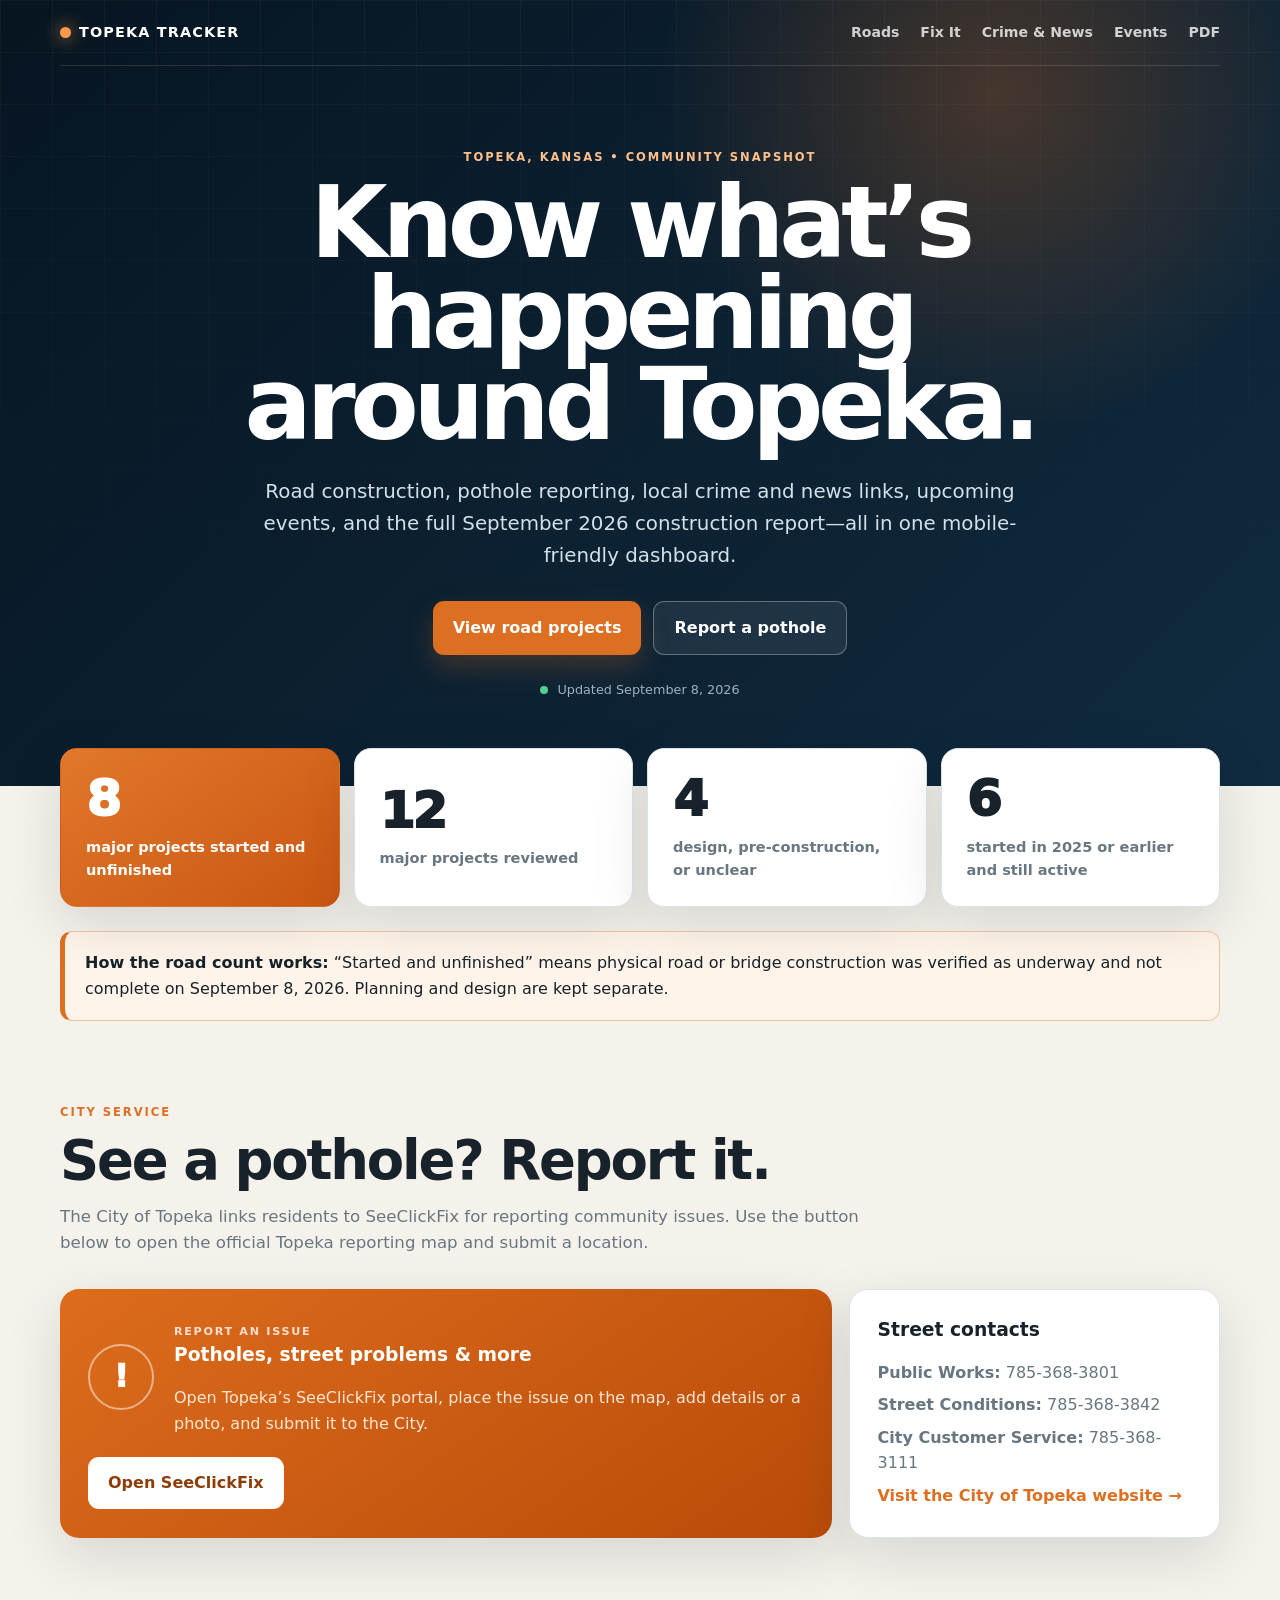
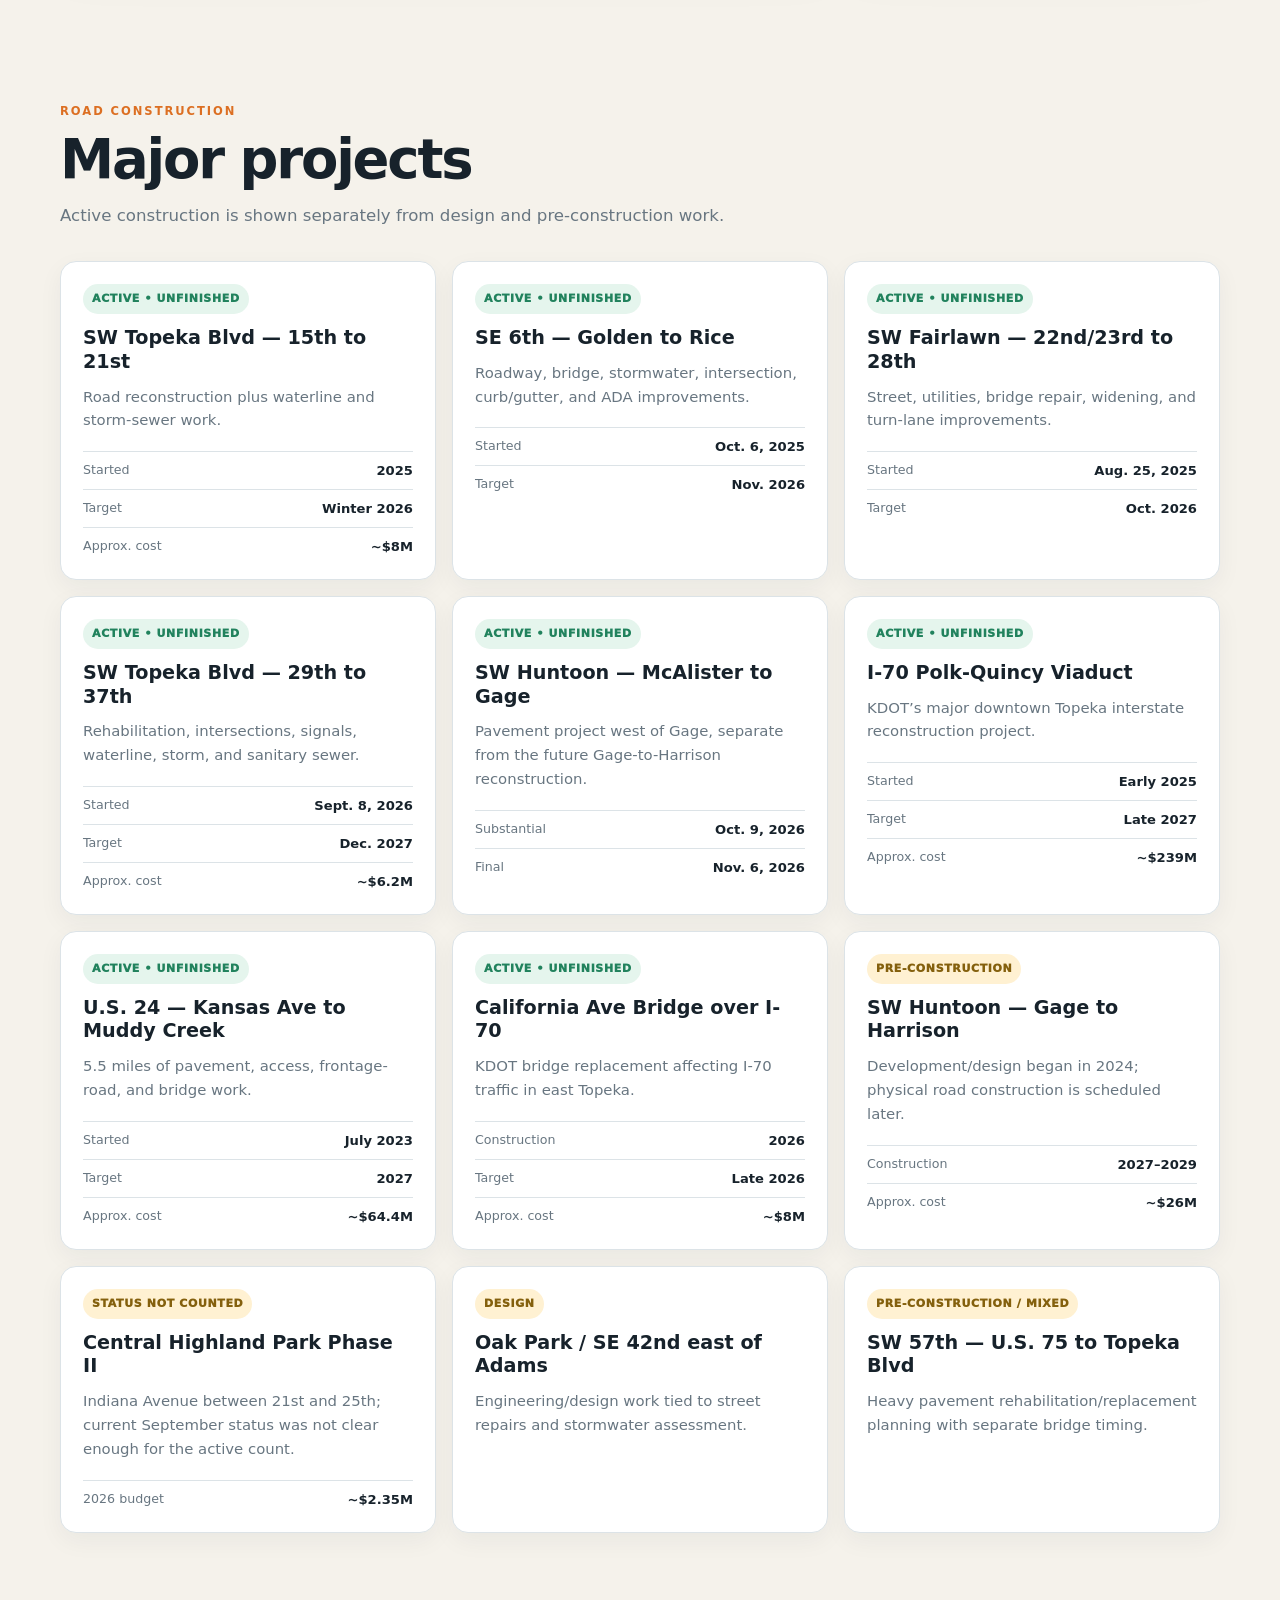
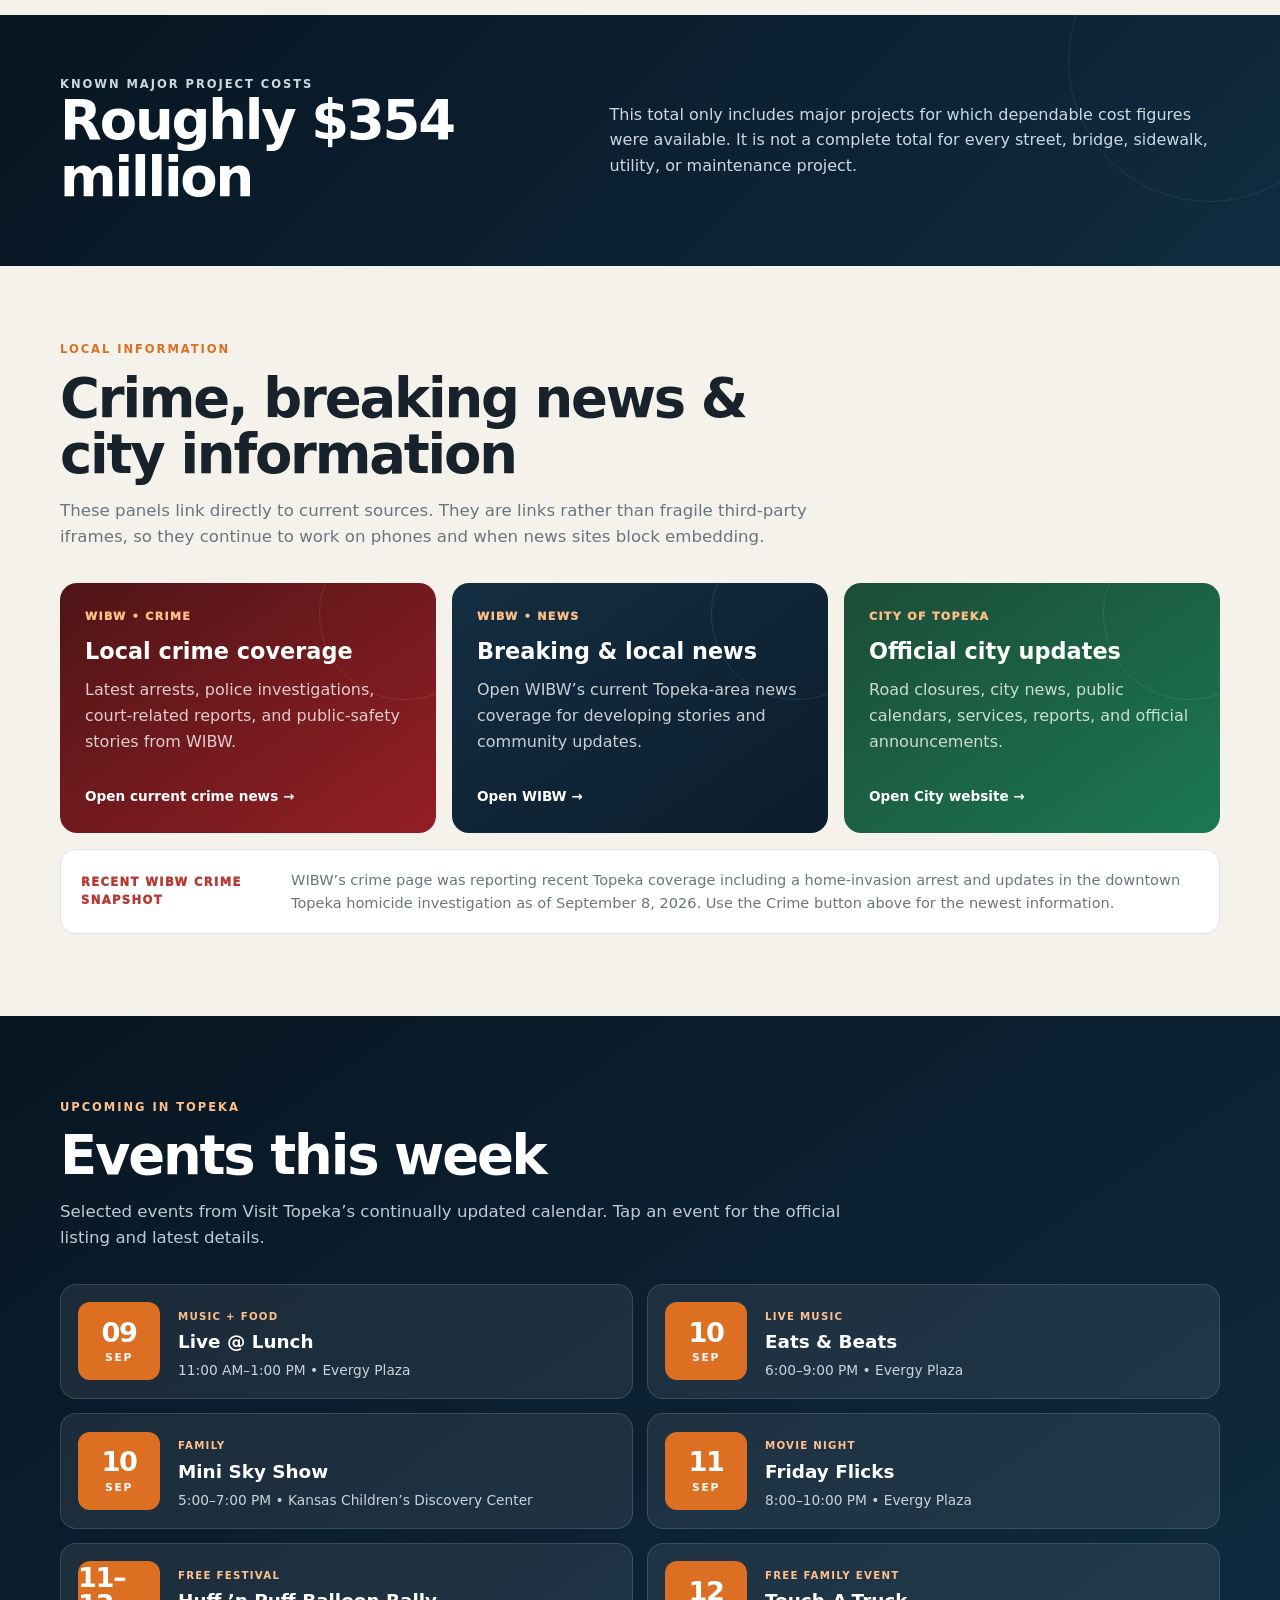
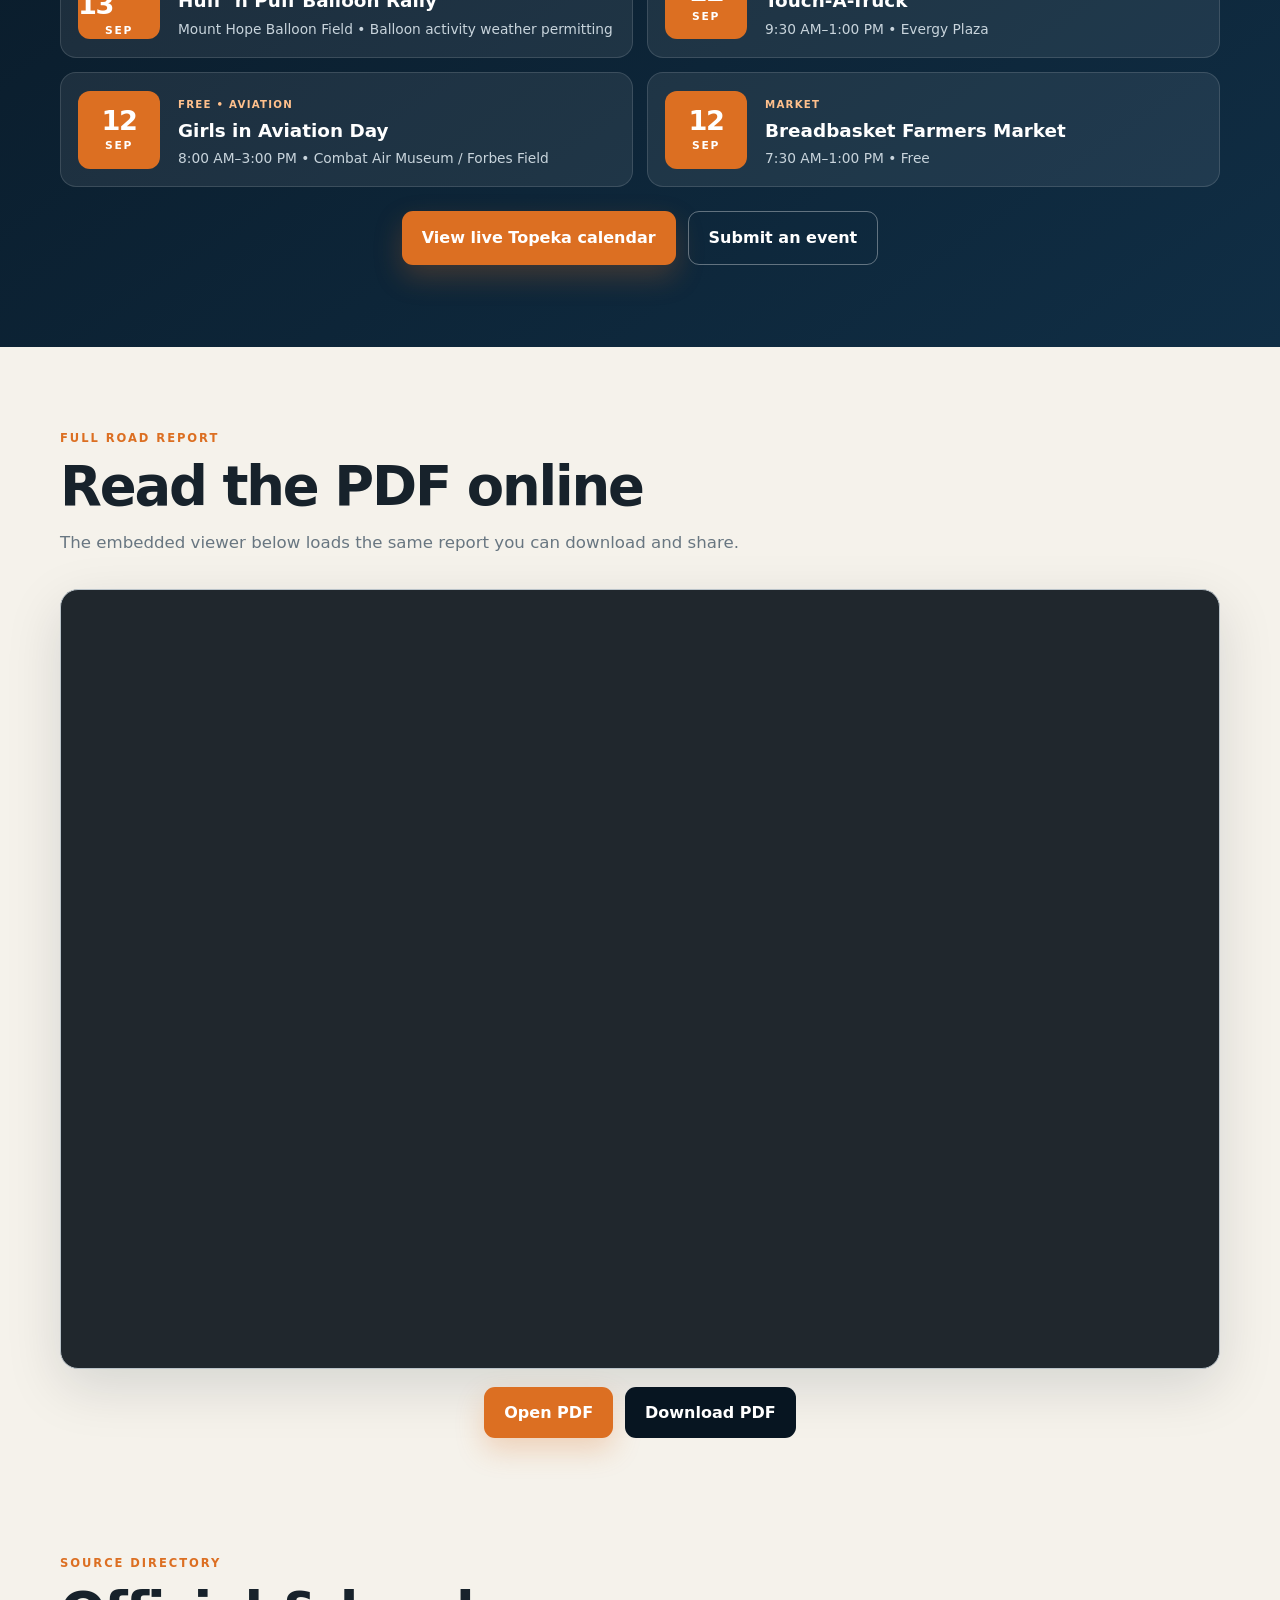
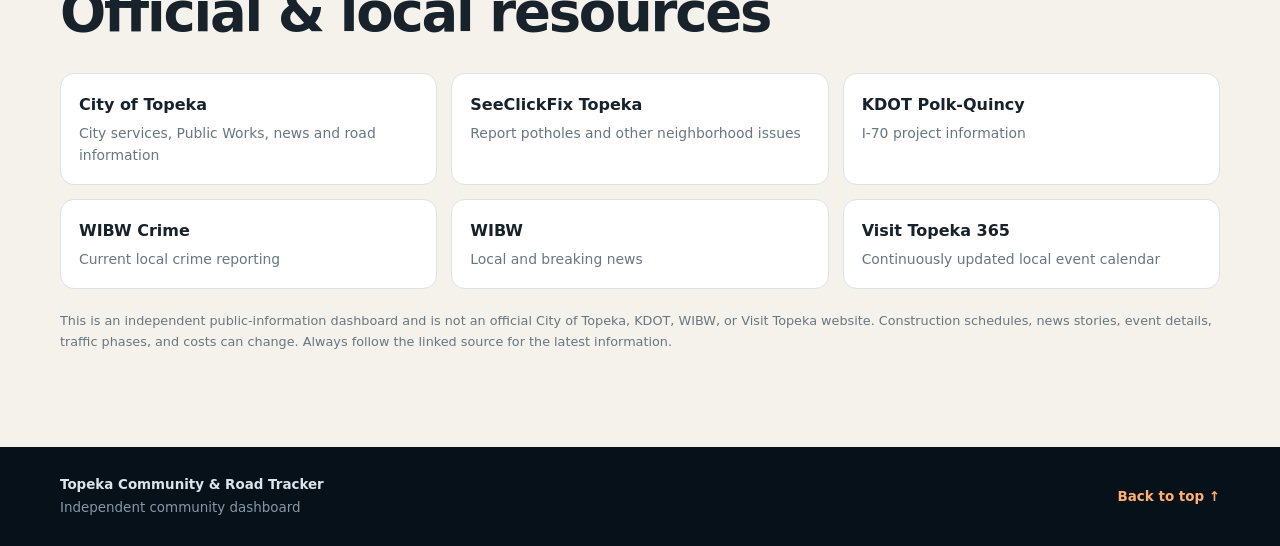
==== index.html @ 13647417 "added tracker for wibw updates and other features" ====
<!doctype html>
<html lang="en">
<head>
  <meta charset="utf-8" />
  <meta name="viewport" content="width=device-width, initial-scale=1, viewport-fit=cover" />
  <meta name="theme-color" content="#081622" />
  <meta name="description" content="Topeka community dashboard: road construction, pothole reporting, local crime/news links, events, and the September 2026 road construction PDF." />
  <title>Topeka Community & Road Tracker</title>
  <link rel="stylesheet" href="assets/styles.css" />
  <script defer src="assets/app.js"></script>
</head>
<body>
  <div class="loader" id="loader" aria-hidden="true">
    <div class="loader-sign"><span>TOPEKA</span><strong>COMMUNITY TRACKER</strong><i></i></div>
    <div class="road-loader"><b></b><b></b><b></b></div>
    <p>Loading local information…</p>
  </div>

  <header class="hero" id="top">
    <div class="hero-grid"></div>
    <nav class="nav wrap">
      <a class="brand" href="#top"><span class="brand-dot"></span> TOPEKA TRACKER</a>
      <button class="menu-btn" id="menuBtn" aria-expanded="false" aria-controls="navlinks"><span></span><span></span><span></span></button>
      <div class="navlinks" id="navlinks">
        <a href="#projects">Roads</a>
        <a href="#report-a-problem">Fix It</a>
        <a href="#news">Crime & News</a>
        <a href="#events">Events</a>
        <a href="#report">PDF</a>
      </div>
    </nav>

    <div class="hero-inner wrap reveal">
      <p class="eyebrow">TOPEKA, KANSAS • COMMUNITY SNAPSHOT</p>
      <h1>Know what’s happening around Topeka.</h1>
      <p class="lede">Road construction, pothole reporting, local crime and news links, upcoming events, and the full September 2026 construction report—all in one mobile-friendly dashboard.</p>
      <div class="hero-actions">
        <a class="btn primary" href="#projects">View road projects</a>
        <a class="btn secondary" href="#report-a-problem">Report a pothole</a>
      </div>
      <div class="pulse-line"><span></span> Updated September 8, 2026</div>
    </div>
  </header>

  <main>
    <section class="summary wrap reveal" aria-label="Project summary">
      <article class="stat featured"><span class="number count" data-count="8">0</span><span class="label">major projects started and unfinished</span></article>
      <article class="stat"><span class="number count" data-count="12">0</span><span class="label">major projects reviewed</span></article>
      <article class="stat"><span class="number count" data-count="4">0</span><span class="label">design, pre-construction, or unclear</span></article>
      <article class="stat"><span class="number count" data-count="6">0</span><span class="label">started in 2025 or earlier and still active</span></article>
    </section>

    <section class="notice wrap reveal"><strong>How the road count works:</strong> “Started and unfinished” means physical road or bridge construction was verified as underway and not complete on September 8, 2026. Planning and design are kept separate.</section>

    <section id="report-a-problem" class="section utility-section wrap">
      <div class="section-heading reveal"><p class="eyebrow dark">CITY SERVICE</p><h2>See a pothole? Report it.</h2><p>The City of Topeka links residents to SeeClickFix for reporting community issues. Use the button below to open the official Topeka reporting map and submit a location.</p></div>
      <div class="utility-grid">
        <article class="action-card orange-card reveal">
          <div class="big-icon">!</div>
          <div><span class="mini-label">REPORT AN ISSUE</span><h3>Potholes, street problems & more</h3><p>Open Topeka’s SeeClickFix portal, place the issue on the map, add details or a photo, and submit it to the City.</p></div>
          <a class="btn white" href="https://seeclickfix.com/web_portal/KcYwD6n2gsa9vsT2EGLr8Y1P/issues/map" target="_blank" rel="noopener">Open SeeClickFix</a>
        </article>
        <article class="info-card reveal"><h3>Street contacts</h3><p><strong>Public Works:</strong> 785-368-3801</p><p><strong>Street Conditions:</strong> 785-368-3842</p><p><strong>City Customer Service:</strong> 785-368-3111</p><a href="https://topeka.gov/" target="_blank" rel="noopener">Visit the City of Topeka website →</a></article>
      </div>
    </section>

    <section id="projects" class="section wrap">
      <div class="section-heading reveal"><p class="eyebrow dark">ROAD CONSTRUCTION</p><h2>Major projects</h2><p>Active construction is shown separately from design and pre-construction work.</p></div>
      <div class="project-grid">
        <article class="project reveal"><span class="status active">Active • Unfinished</span><h3>SW Topeka Blvd — 15th to 21st</h3><p>Road reconstruction plus waterline and storm-sewer work.</p><dl><div><dt>Started</dt><dd>2025</dd></div><div><dt>Target</dt><dd>Winter 2026</dd></div><div><dt>Approx. cost</dt><dd>~$8M</dd></div></dl></article>
        <article class="project reveal"><span class="status active">Active • Unfinished</span><h3>SE 6th — Golden to Rice</h3><p>Roadway, bridge, stormwater, intersection, curb/gutter, and ADA improvements.</p><dl><div><dt>Started</dt><dd>Oct. 6, 2025</dd></div><div><dt>Target</dt><dd>Nov. 2026</dd></div></dl></article>
        <article class="project reveal"><span class="status active">Active • Unfinished</span><h3>SW Fairlawn — 22nd/23rd to 28th</h3><p>Street, utilities, bridge repair, widening, and turn-lane improvements.</p><dl><div><dt>Started</dt><dd>Aug. 25, 2025</dd></div><div><dt>Target</dt><dd>Oct. 2026</dd></div></dl></article>
        <article class="project reveal"><span class="status active">Active • Unfinished</span><h3>SW Topeka Blvd — 29th to 37th</h3><p>Rehabilitation, intersections, signals, waterline, storm, and sanitary sewer.</p><dl><div><dt>Started</dt><dd>Sept. 8, 2026</dd></div><div><dt>Target</dt><dd>Dec. 2027</dd></div><div><dt>Approx. cost</dt><dd>~$6.2M</dd></div></dl></article>
        <article class="project reveal"><span class="status active">Active • Unfinished</span><h3>SW Huntoon — McAlister to Gage</h3><p>Pavement project west of Gage, separate from the future Gage-to-Harrison reconstruction.</p><dl><div><dt>Substantial</dt><dd>Oct. 9, 2026</dd></div><div><dt>Final</dt><dd>Nov. 6, 2026</dd></div></dl></article>
        <article class="project reveal"><span class="status active">Active • Unfinished</span><h3>I-70 Polk-Quincy Viaduct</h3><p>KDOT’s major downtown Topeka interstate reconstruction project.</p><dl><div><dt>Started</dt><dd>Early 2025</dd></div><div><dt>Target</dt><dd>Late 2027</dd></div><div><dt>Approx. cost</dt><dd>~$239M</dd></div></dl></article>
        <article class="project reveal"><span class="status active">Active • Unfinished</span><h3>U.S. 24 — Kansas Ave to Muddy Creek</h3><p>5.5 miles of pavement, access, frontage-road, and bridge work.</p><dl><div><dt>Started</dt><dd>July 2023</dd></div><div><dt>Target</dt><dd>2027</dd></div><div><dt>Approx. cost</dt><dd>~$64.4M</dd></div></dl></article>
        <article class="project reveal"><span class="status active">Active • Unfinished</span><h3>California Ave Bridge over I-70</h3><p>KDOT bridge replacement affecting I-70 traffic in east Topeka.</p><dl><div><dt>Construction</dt><dd>2026</dd></div><div><dt>Target</dt><dd>Late 2026</dd></div><div><dt>Approx. cost</dt><dd>~$8M</dd></div></dl></article>
        <article class="project reveal"><span class="status planning">Pre-construction</span><h3>SW Huntoon — Gage to Harrison</h3><p>Development/design began in 2024; physical road construction is scheduled later.</p><dl><div><dt>Construction</dt><dd>2027–2029</dd></div><div><dt>Approx. cost</dt><dd>~$26M</dd></div></dl></article>
        <article class="project reveal"><span class="status planning">Status not counted</span><h3>Central Highland Park Phase II</h3><p>Indiana Avenue between 21st and 25th; current September status was not clear enough for the active count.</p><dl><div><dt>2026 budget</dt><dd>~$2.35M</dd></div></dl></article>
        <article class="project reveal"><span class="status planning">Design</span><h3>Oak Park / SE 42nd east of Adams</h3><p>Engineering/design work tied to street repairs and stormwater assessment.</p></article>
        <article class="project reveal"><span class="status planning">Pre-construction / Mixed</span><h3>SW 57th — U.S. 75 to Topeka Blvd</h3><p>Heavy pavement rehabilitation/replacement planning with separate bridge timing.</p></article>
      </div>
    </section>

    <section class="cost-band"><div class="wrap cost-inner reveal"><div><p class="eyebrow">KNOWN MAJOR PROJECT COSTS</p><h2>Roughly $354 million</h2></div><p>This total only includes major projects for which dependable cost figures were available. It is not a complete total for every street, bridge, sidewalk, utility, or maintenance project.</p></div></section>

    <section id="news" class="section news-section wrap">
      <div class="section-heading reveal"><p class="eyebrow dark">LOCAL INFORMATION</p><h2>Crime, breaking news & city information</h2><p>These panels link directly to current sources. They are links rather than fragile third-party iframes, so they continue to work on phones and when news sites block embedding.</p></div>
      <div class="news-grid">
        <a class="news-card crime reveal" href="https://www.wibw.com/news/crime/" target="_blank" rel="noopener"><span class="news-tag">WIBW • CRIME</span><h3>Local crime coverage</h3><p>Latest arrests, police investigations, court-related reports, and public-safety stories from WIBW.</p><b>Open current crime news →</b></a>
        <a class="news-card reveal" href="https://www.wibw.com/" target="_blank" rel="noopener"><span class="news-tag">WIBW • NEWS</span><h3>Breaking & local news</h3><p>Open WIBW’s current Topeka-area news coverage for developing stories and community updates.</p><b>Open WIBW →</b></a>
        <a class="news-card city reveal" href="https://topeka.gov/" target="_blank" rel="noopener"><span class="news-tag">CITY OF TOPEKA</span><h3>Official city updates</h3><p>Road closures, city news, public calendars, services, reports, and official announcements.</p><b>Open City website →</b></a>
      </div>
      <div class="breaking-strip reveal"><span>RECENT WIBW CRIME SNAPSHOT</span><p>WIBW’s crime page was reporting recent Topeka coverage including a home-invasion arrest and updates in the downtown Topeka homicide investigation as of September 8, 2026. Use the Crime button above for the newest information.</p></div>
    </section>

    <section id="events" class="section events-section">
      <div class="wrap">
        <div class="section-heading reveal"><p class="eyebrow">UPCOMING IN TOPEKA</p><h2>Events this week</h2><p>Selected events from Visit Topeka’s continually updated calendar. Tap an event for the official listing and latest details.</p></div>
        <div class="event-grid">
          <a class="event-card reveal" href="https://www.visittopeka.com/event/live-%40-lunch/29589/" target="_blank" rel="noopener"><time><b>09</b><span>SEP</span></time><div><span class="event-type">MUSIC + FOOD</span><h3>Live @ Lunch</h3><p>11:00 AM–1:00 PM • Evergy Plaza</p></div></a>
          <a class="event-card reveal" href="https://www.visittopeka.com/event/eats-%26-beats/29588/" target="_blank" rel="noopener"><time><b>10</b><span>SEP</span></time><div><span class="event-type">LIVE MUSIC</span><h3>Eats & Beats</h3><p>6:00–9:00 PM • Evergy Plaza</p></div></a>
          <a class="event-card reveal" href="https://www.visittopeka.com/event/mini-sky-show%3A-a-celebration-of-flight/30031/" target="_blank" rel="noopener"><time><b>10</b><span>SEP</span></time><div><span class="event-type">FAMILY</span><h3>Mini Sky Show</h3><p>5:00–7:00 PM • Kansas Children’s Discovery Center</p></div></a>
          <a class="event-card reveal" href="https://www.visittopeka.com/event/friday-flicks/29596/" target="_blank" rel="noopener"><time><b>11</b><span>SEP</span></time><div><span class="event-type">MOVIE NIGHT</span><h3>Friday Flicks</h3><p>8:00–10:00 PM • Evergy Plaza</p></div></a>
          <a class="event-card reveal" href="https://www.visittopeka.com/event/51st-annual-huff-%E2%80%98n-puff-hot-air-balloon-rally/30006/" target="_blank" rel="noopener"><time><b>11–13</b><span>SEP</span></time><div><span class="event-type">FREE FESTIVAL</span><h3>Huff ’n Puff Balloon Rally</h3><p>Mount Hope Balloon Field • Balloon activity weather permitting</p></div></a>
          <a class="event-card reveal" href="https://www.visittopeka.com/event/touch-a-truck-returns-to-downtown-topeka-this-september/29972/" target="_blank" rel="noopener"><time><b>12</b><span>SEP</span></time><div><span class="event-type">FREE FAMILY EVENT</span><h3>Touch-A-Truck</h3><p>9:30 AM–1:00 PM • Evergy Plaza</p></div></a>
          <a class="event-card reveal" href="https://www.visittopeka.com/event/girls-in-aviation-day/30023/" target="_blank" rel="noopener"><time><b>12</b><span>SEP</span></time><div><span class="event-type">FREE • AVIATION</span><h3>Girls in Aviation Day</h3><p>8:00 AM–3:00 PM • Combat Air Museum / Forbes Field</p></div></a>
          <a class="event-card reveal" href="https://www.visittopeka.com/event/breadbasket-farmers-market/29577/" target="_blank" rel="noopener"><time><b>12</b><span>SEP</span></time><div><span class="event-type">MARKET</span><h3>Breadbasket Farmers Market</h3><p>7:30 AM–1:00 PM • Free</p></div></a>
        </div>
        <div class="event-actions reveal"><a class="btn primary" href="https://www.visittopeka.com/events/calendar-of-events/" target="_blank" rel="noopener">View live Topeka calendar</a><a class="btn ghost" href="https://www.visittopeka.com/events/calendar-of-events/submit/" target="_blank" rel="noopener">Submit an event</a></div>
      </div>
    </section>

    <section id="report" class="section wrap">
      <div class="section-heading reveal"><p class="eyebrow dark">FULL ROAD REPORT</p><h2>Read the PDF online</h2><p>The embedded viewer below loads the same report you can download and share.</p></div>
      <div class="pdf-shell reveal"><iframe title="Topeka Road Construction Tracker PDF" src="Topeka_Road_Construction_Tracker_September_2026.pdf#view=FitH" loading="lazy"></iframe></div>
      <div class="pdf-actions reveal"><a class="btn primary" href="Topeka_Road_Construction_Tracker_September_2026.pdf" target="_blank" rel="noopener">Open PDF</a><a class="btn dark" href="Topeka_Road_Construction_Tracker_September_2026.pdf" download>Download PDF</a></div>
    </section>

    <section id="sources" class="section sources wrap">
      <div class="section-heading reveal"><p class="eyebrow dark">SOURCE DIRECTORY</p><h2>Official & local resources</h2></div>
      <div class="source-grid">
        <a href="https://topeka.gov/" target="_blank" rel="noopener"><strong>City of Topeka</strong><span>City services, Public Works, news and road information</span></a>
        <a href="https://seeclickfix.com/web_portal/KcYwD6n2gsa9vsT2EGLr8Y1P/issues/map" target="_blank" rel="noopener"><strong>SeeClickFix Topeka</strong><span>Report potholes and other neighborhood issues</span></a>
        <a href="https://www.ksdot.gov/projects/northeast-kansas-projects/i-70-polk-quincy-viaduct" target="_blank" rel="noopener"><strong>KDOT Polk-Quincy</strong><span>I-70 project information</span></a>
        <a href="https://www.wibw.com/news/crime/" target="_blank" rel="noopener"><strong>WIBW Crime</strong><span>Current local crime reporting</span></a>
        <a href="https://www.wibw.com/" target="_blank" rel="noopener"><strong>WIBW</strong><span>Local and breaking news</span></a>
        <a href="https://www.visittopeka.com/events/calendar-of-events/" target="_blank" rel="noopener"><strong>Visit Topeka 365</strong><span>Continuously updated local event calendar</span></a>
      </div>
      <p class="fineprint">This is an independent public-information dashboard and is not an official City of Topeka, KDOT, WIBW, or Visit Topeka website. Construction schedules, news stories, event details, traffic phases, and costs can change. Always follow the linked source for the latest information.</p>
    </section>
  </main>

  <footer><div class="wrap"><div><strong>Topeka Community & Road Tracker</strong><span>Independent community dashboard</span></div><a href="#top">Back to top ↑</a></div></footer>
</body>
</html>
---- assets/styles.css ----
:root{--navy:#102b40;--navy2:#071521;--navy3:#0c2233;--orange:#dc6f22;--orange2:#ff9b4d;--cream:#f5f2eb;--paper:#fff;--ink:#17222b;--muted:#687681;--line:#dce3e7;--green:#21825d;--red:#b63b35;--amber:#bd8318;--shadow:0 18px 55px rgba(8,27,42,.13)}
*{box-sizing:border-box}html{scroll-behavior:smooth;scroll-padding-top:82px}body{margin:0;background:var(--cream);color:var(--ink);font-family:Inter,ui-sans-serif,system-ui,-apple-system,BlinkMacSystemFont,"Segoe UI",sans-serif;line-height:1.6;overflow-x:hidden}.wrap{width:min(1160px,calc(100% - 32px));margin:auto}a{-webkit-tap-highlight-color:transparent}.loader{position:fixed;inset:0;z-index:9999;background:radial-gradient(circle at 50% 35%,#173b55 0,#091926 50%,#050d13 100%);display:grid;place-content:center;text-align:center;color:white;transition:opacity .65s ease,visibility .65s ease}.loader.hide{opacity:0;visibility:hidden}.loader-sign{width:min(340px,82vw);padding:17px 22px;border:2px solid rgba(255,255,255,.45);border-radius:10px;background:#0b2030;box-shadow:0 0 0 5px rgba(255,255,255,.04),0 25px 80px rgba(0,0,0,.4);transform:rotate(-1deg);animation:signIn .7s ease both}.loader-sign span{display:block;font-size:.75rem;letter-spacing:.34em;color:#ffb579}.loader-sign strong{display:block;font-size:1.45rem;letter-spacing:.06em}.loader-sign i{display:block;height:3px;background:var(--orange);margin-top:9px;animation:loadbar 1.7s cubic-bezier(.65,0,.35,1) infinite;transform-origin:left}.road-loader{width:260px;height:50px;margin:24px auto 0;background:#111b21;border-left:5px solid #61717c;border-right:5px solid #61717c;position:relative;overflow:hidden;transform:perspective(90px) rotateX(20deg)}.road-loader:before,.road-loader:after{content:"";position:absolute;top:0;bottom:0;width:3px;background:#d5ad3a}.road-loader:before{left:35px}.road-loader:after{right:35px}.road-loader b{position:absolute;width:32px;height:4px;background:white;left:calc(50% - 16px);animation:dash 1s linear infinite}.road-loader b:nth-child(2){animation-delay:-.33s}.road-loader b:nth-child(3){animation-delay:-.66s}.loader p{font-size:.82rem;letter-spacing:.12em;color:#aabac5;margin-top:14px}@keyframes dash{from{top:-8px;transform:scaleX(.45)}to{top:55px;transform:scaleX(1.2)}}@keyframes loadbar{0%{transform:scaleX(.08)}60%{transform:scaleX(1)}100%{transform:scaleX(1);opacity:.25}}@keyframes signIn{from{opacity:0;transform:translateY(-16px) rotate(-3deg)}to{opacity:1;transform:translateY(0) rotate(-1deg)}}
.hero{position:relative;overflow:hidden;background:radial-gradient(circle at 78% 12%,rgba(220,111,34,.28),transparent 28%),linear-gradient(135deg,var(--navy2),var(--navy));color:#fff;padding-bottom:86px}.hero-grid{position:absolute;inset:0;background-image:linear-gradient(rgba(255,255,255,.035) 1px,transparent 1px),linear-gradient(90deg,rgba(255,255,255,.035) 1px,transparent 1px);background-size:52px 52px;mask-image:linear-gradient(to bottom,black,transparent 85%);animation:gridMove 18s linear infinite}@keyframes gridMove{to{background-position:52px 52px}}.nav{position:relative;z-index:4;display:flex;justify-content:space-between;align-items:center;padding:21px 0;border-bottom:1px solid rgba(255,255,255,.13)}.brand,.nav a{color:#fff;text-decoration:none}.brand{font-weight:900;letter-spacing:.08em;font-size:.9rem;display:flex;align-items:center;gap:8px}.brand-dot{width:11px;height:11px;border-radius:50%;background:var(--orange2);box-shadow:0 0 18px var(--orange2)}.navlinks{display:flex;gap:21px}.navlinks a{opacity:.78;font-weight:700;font-size:.88rem;transition:.2s}.navlinks a:hover{opacity:1;color:#ffc295}.menu-btn{display:none;background:transparent;border:0;width:44px;height:40px;padding:8px}.menu-btn span{display:block;height:2px;background:#fff;margin:6px 0;border-radius:2px}.hero-inner{position:relative;z-index:2;padding-top:82px;max-width:930px;text-align:center}.eyebrow{font-weight:900;letter-spacing:.17em;font-size:.72rem;color:#ffc08c;margin:0 0 12px}.eyebrow.dark{color:var(--orange)}h1,h2,h3,p{margin-top:0}h1{font-size:clamp(3rem,7.8vw,6.5rem);line-height:.91;letter-spacing:-.055em;margin-bottom:25px}h2{font-size:clamp(2rem,4.5vw,3.4rem);line-height:1.04;letter-spacing:-.04em;margin-bottom:14px}h3{line-height:1.24}.lede{font-size:clamp(1rem,2vw,1.24rem);color:#d3e0e8;max-width:800px;margin:0 auto 30px}.hero-actions,.pdf-actions,.event-actions{display:flex;justify-content:center;gap:12px;flex-wrap:wrap}.btn{display:inline-flex;justify-content:center;align-items:center;padding:13px 20px;min-height:48px;border-radius:11px;text-decoration:none;font-weight:900;transition:.25s transform,.25s box-shadow,.25s background}.btn:hover{transform:translateY(-3px)}.btn.primary{background:var(--orange);color:#fff;box-shadow:0 12px 28px rgba(220,111,34,.25)}.btn.secondary{border:1px solid rgba(255,255,255,.3);color:#fff;background:rgba(255,255,255,.07)}.btn.white{background:#fff;color:#8d3d08}.btn.ghost{border:1px solid rgba(255,255,255,.35);color:#fff}.btn.dark{background:var(--navy2);color:#fff}.pulse-line{display:flex;align-items:center;justify-content:center;gap:9px;color:#9eb2c1;font-size:.8rem;margin-top:25px}.pulse-line span{width:8px;height:8px;background:#52d094;border-radius:50%;box-shadow:0 0 0 0 rgba(82,208,148,.5);animation:pulse 2s infinite}@keyframes pulse{70%{box-shadow:0 0 0 9px rgba(82,208,148,0)}100%{box-shadow:0 0 0 0 rgba(82,208,148,0)}}
.summary{display:grid;grid-template-columns:repeat(4,1fr);gap:14px;margin-top:-38px;position:relative;z-index:3}.stat{background:#fff;border:1px solid var(--line);border-radius:17px;padding:25px;box-shadow:var(--shadow);display:flex;flex-direction:column;min-height:154px;justify-content:center}.stat.featured{background:linear-gradient(145deg,#e1782b,#c95613);color:#fff;border-color:transparent}.number{font-size:3.15rem;line-height:1;font-weight:950;letter-spacing:-.05em}.label{font-size:.91rem;margin-top:10px;color:var(--muted);font-weight:750}.featured .label{color:#fff}.notice{margin-top:24px;background:#fff4e9;border:1px solid #efc6a2;border-left:5px solid var(--orange);padding:18px 20px;border-radius:12px}.section{padding:82px 0}.section-heading{max-width:800px;margin-bottom:32px}.section-heading>p:last-child{color:var(--muted);font-size:1.04rem}.project-grid{display:grid;grid-template-columns:repeat(3,1fr);gap:16px}.project{background:var(--paper);border:1px solid var(--line);border-radius:16px;padding:22px;box-shadow:0 8px 24px rgba(17,39,57,.05);transition:.28s transform,.28s box-shadow,.28s border}.project:hover{transform:translateY(-5px);box-shadow:0 18px 38px rgba(17,39,57,.11);border-color:#c5d0d6}.project h3{font-size:1.2rem;margin:12px 0}.project p{color:var(--muted);font-size:.93rem}.status{display:inline-flex;border-radius:999px;font-size:.69rem;font-weight:950;letter-spacing:.055em;text-transform:uppercase;padding:6px 9px}.status.active{background:#e5f5ed;color:var(--green)}.status.planning{background:#fff1d2;color:#84600d}dl{margin:18px 0 0;display:grid;gap:8px}dl div{display:flex;justify-content:space-between;gap:12px;border-top:1px solid var(--line);padding-top:8px}dt{color:var(--muted);font-size:.79rem}dd{margin:0;font-size:.82rem;font-weight:850;text-align:right}.cost-band{background:linear-gradient(135deg,var(--navy2),var(--navy));color:#fff;position:relative;overflow:hidden}.cost-band:after{content:"";position:absolute;width:280px;height:280px;border:1px solid rgba(255,255,255,.08);border-radius:50%;right:-70px;top:-95px}.cost-inner{padding:60px 0;display:grid;grid-template-columns:.9fr 1.1fr;gap:50px;align-items:center;position:relative;z-index:2}.cost-inner p{color:#ccd9e1;margin-bottom:0}.cost-inner h2{margin-bottom:0}
.utility-grid{display:grid;grid-template-columns:1.35fr .65fr;gap:17px}.action-card,.info-card{border-radius:19px;padding:28px;box-shadow:var(--shadow)}.orange-card{background:linear-gradient(145deg,#dd6c1c,#b84b09);color:#fff;display:grid;grid-template-columns:auto 1fr;gap:20px;align-items:center}.big-icon{width:66px;height:66px;border:2px solid rgba(255,255,255,.5);border-radius:50%;display:grid;place-items:center;font-size:2rem;font-weight:950}.orange-card .btn{grid-column:1/-1;justify-self:start}.orange-card p{color:#ffe7d5;margin-bottom:0}.mini-label{font-size:.7rem;letter-spacing:.15em;font-weight:900;opacity:.8}.info-card{background:#fff;border:1px solid var(--line)}.info-card p{margin-bottom:7px;color:var(--muted)}.info-card a{font-weight:850;color:var(--orange);text-decoration:none}
.news-section{padding-top:74px}.news-grid{display:grid;grid-template-columns:repeat(3,1fr);gap:16px}.news-card{min-height:250px;text-decoration:none;color:#fff;background:linear-gradient(145deg,#142e43,#0b1d2b);padding:25px;border-radius:17px;position:relative;overflow:hidden;display:flex;flex-direction:column;transition:.3s transform}.news-card:before{content:"";position:absolute;width:170px;height:170px;border-radius:50%;border:1px solid rgba(255,255,255,.09);right:-55px;top:-55px}.news-card:hover{transform:translateY(-5px)}.news-card.crime{background:linear-gradient(145deg,#4e1517,#951f25)}.news-card.city{background:linear-gradient(145deg,#1c4c39,#1b7853)}.news-card h3{font-size:1.4rem;margin:12px 0}.news-card p{color:rgba(255,255,255,.78);flex:1}.news-card b{font-size:.85rem}.news-tag{font-size:.69rem;letter-spacing:.12em;font-weight:950;color:#ffbd86}.breaking-strip{margin-top:16px;background:#fff;border:1px solid var(--line);border-radius:15px;padding:18px 20px;display:grid;grid-template-columns:190px 1fr;gap:20px;align-items:center}.breaking-strip span{color:var(--red);font-size:.72rem;letter-spacing:.12em;font-weight:950}.breaking-strip p{margin:0;color:var(--muted);font-size:.91rem}
.events-section{background:linear-gradient(145deg,#081622,#102e45);color:#fff}.events-section .section-heading>p:last-child{color:#becbd4}.event-grid{display:grid;grid-template-columns:repeat(2,1fr);gap:14px}.event-card{display:grid;grid-template-columns:82px 1fr;gap:18px;align-items:center;background:rgba(255,255,255,.075);border:1px solid rgba(255,255,255,.13);color:#fff;text-decoration:none;border-radius:16px;padding:17px;transition:.28s background,.28s transform}.event-card:hover{background:rgba(255,255,255,.115);transform:translateY(-3px)}.event-card time{height:78px;background:var(--orange);border-radius:12px;display:flex;flex-direction:column;justify-content:center;align-items:center;line-height:1}.event-card time b{font-size:1.7rem;letter-spacing:-.05em}.event-card time span{font-size:.67rem;letter-spacing:.16em;font-weight:900;margin-top:7px}.event-card h3{margin:4px 0 5px;font-size:1.15rem}.event-card p{margin:0;color:#c8d4dc;font-size:.86rem}.event-type{font-size:.64rem;letter-spacing:.12em;color:#ffc08c;font-weight:900}.event-actions{margin-top:24px}.pdf-shell{height:780px;background:#20272d;border-radius:18px;overflow:hidden;box-shadow:var(--shadow);border:1px solid #bac3c9}.pdf-shell iframe{width:100%;height:100%;border:0}.pdf-actions{margin-top:18px}.sources{padding-top:34px}.source-grid{display:grid;grid-template-columns:repeat(3,1fr);gap:14px}.source-grid a{display:flex;flex-direction:column;text-decoration:none;color:var(--ink);background:#fff;border:1px solid var(--line);border-radius:14px;padding:18px;transition:.2s}.source-grid a:hover{border-color:#b9c3c9;box-shadow:0 8px 22px rgba(17,39,57,.07);transform:translateY(-2px)}.source-grid span{color:var(--muted);font-size:.87rem;margin-top:4px}.fineprint{color:var(--muted);font-size:.8rem;margin-top:22px}footer{background:#071119;color:#dce4e9;padding:27px 0}footer .wrap{display:flex;justify-content:space-between;align-items:center;gap:20px;font-size:.84rem}footer strong,footer span{display:block}footer span{color:#8498a7;margin-top:2px}footer a{color:#ffaf70;text-decoration:none;font-weight:800}
.reveal{opacity:0;transform:translateY(18px);transition:opacity .68s ease,transform .68s ease}.reveal.visible{opacity:1;transform:none}
@media(max-width:940px){.summary{grid-template-columns:repeat(2,1fr)}.project-grid,.news-grid{grid-template-columns:repeat(2,1fr)}.source-grid{grid-template-columns:repeat(2,1fr)}.utility-grid,.cost-inner{grid-template-columns:1fr}.cost-inner{gap:18px}.pdf-shell{height:650px}.news-card:last-child{grid-column:1/-1}.breaking-strip{grid-template-columns:1fr;gap:6px}}
@media(max-width:720px){.wrap{width:min(100% - 22px,1160px)}.nav{padding:16px 0}.menu-btn{display:block}.navlinks{position:absolute;top:70px;left:0;right:0;background:rgba(7,21,33,.98);backdrop-filter:blur(12px);border:1px solid rgba(255,255,255,.1);border-radius:13px;padding:10px;display:grid;gap:2px;opacity:0;transform:translateY(-8px);pointer-events:none;transition:.2s;box-shadow:0 18px 45px rgba(0,0,0,.28)}.navlinks.open{opacity:1;transform:none;pointer-events:auto}.navlinks a{padding:12px;border-radius:8px}.navlinks a:hover{background:rgba(255,255,255,.07)}.hero{padding-bottom:60px}.hero-inner{padding-top:62px}.hero-inner h1{font-size:clamp(2.65rem,14vw,4.5rem)}.summary{grid-template-columns:1fr;margin-top:-25px}.stat{min-height:116px;padding:20px}.number{font-size:2.75rem}.section{padding:58px 0}.project-grid,.news-grid,.source-grid,.event-grid{grid-template-columns:1fr}.news-card:last-child{grid-column:auto}.orange-card{grid-template-columns:1fr}.big-icon{width:55px;height:55px}.orange-card .btn{grid-column:auto;width:100%}.breaking-strip{padding:16px}.event-card{grid-template-columns:70px 1fr;gap:13px;padding:13px}.event-card time{height:69px}.pdf-shell{height:520px}.btn{width:100%}footer .wrap{flex-direction:column;align-items:flex-start}.loader-sign strong{font-size:1.15rem}}
@media(max-width:420px){.brand{font-size:.76rem}.hero-inner h1{font-size:2.75rem}.lede{font-size:.96rem}.event-card h3{font-size:1rem}.event-card p{font-size:.79rem}.pdf-shell{height:460px}}
@media(prefers-reduced-motion:reduce){*{scroll-behavior:auto!important}.loader,.loader-sign,.road-loader b,.hero-grid,.pulse-line span,.reveal{animation:none!important;transition:none!important}.reveal{opacity:1;transform:none}}
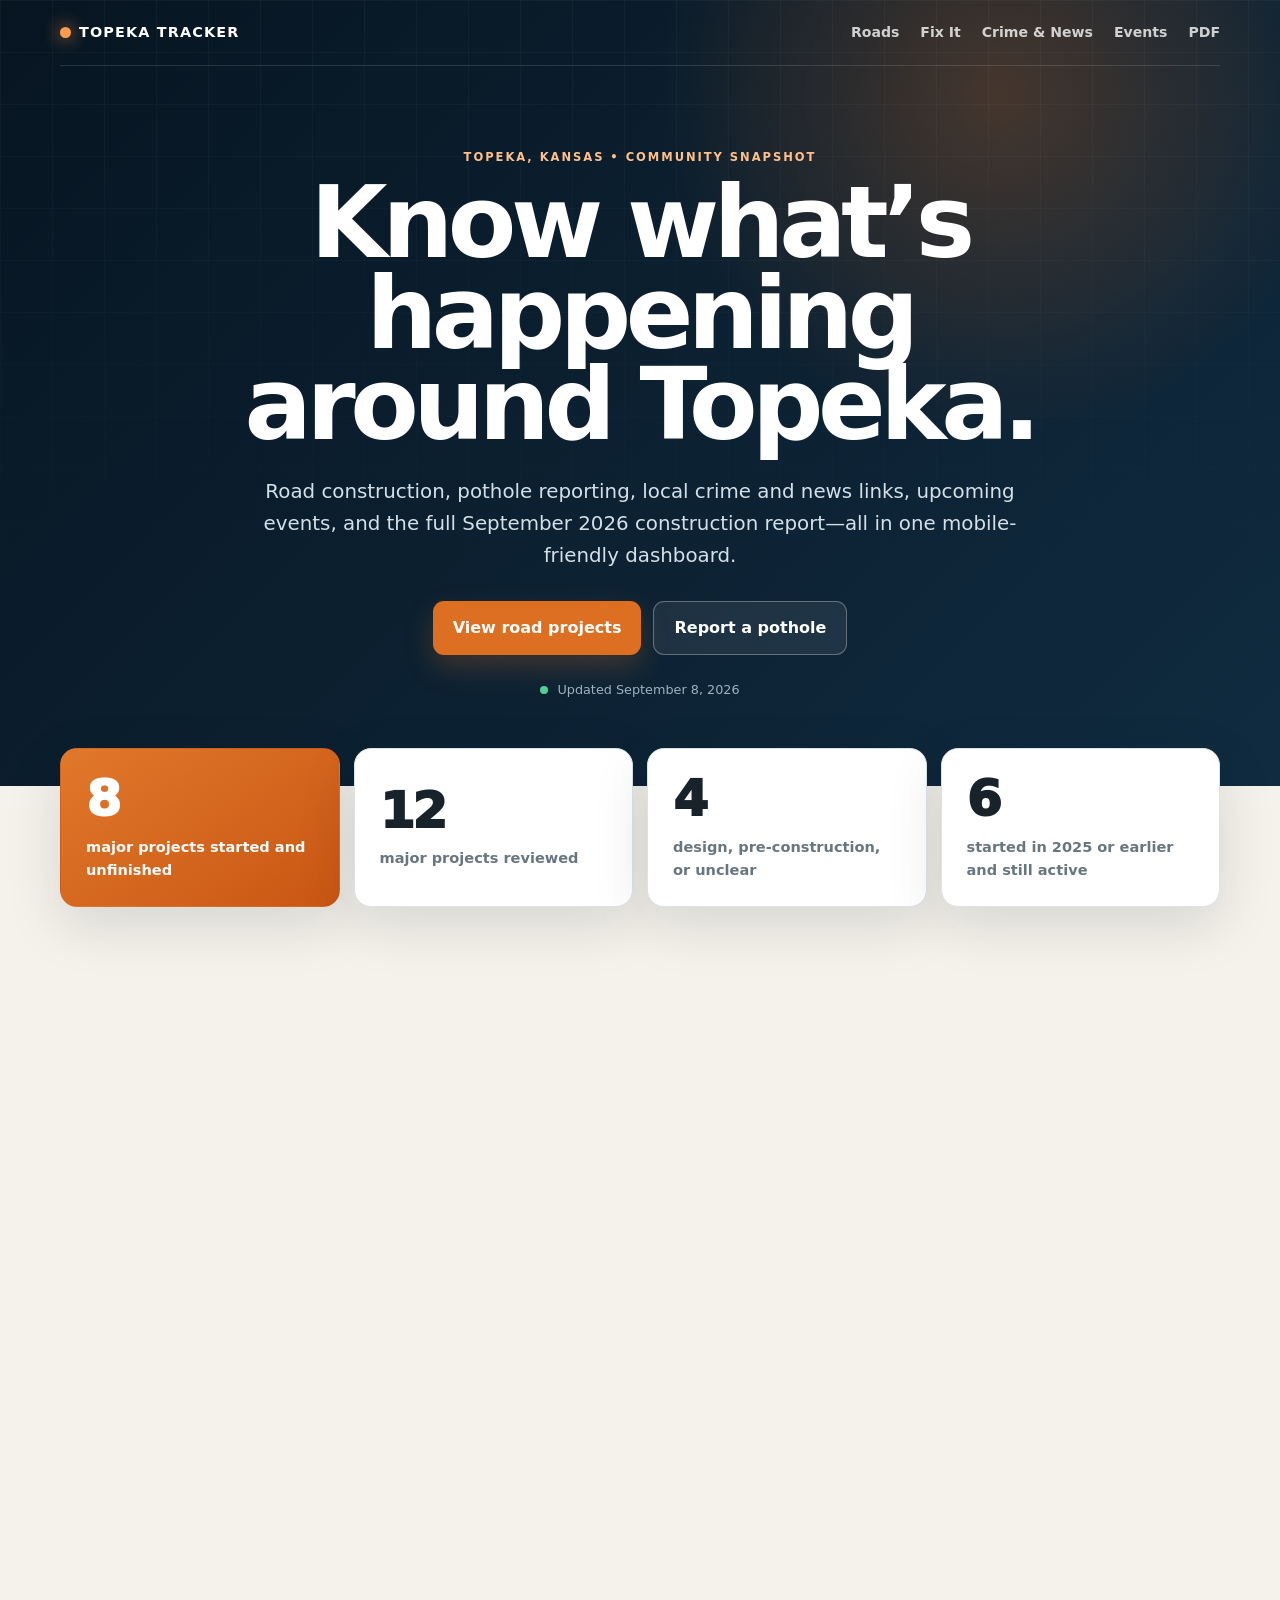
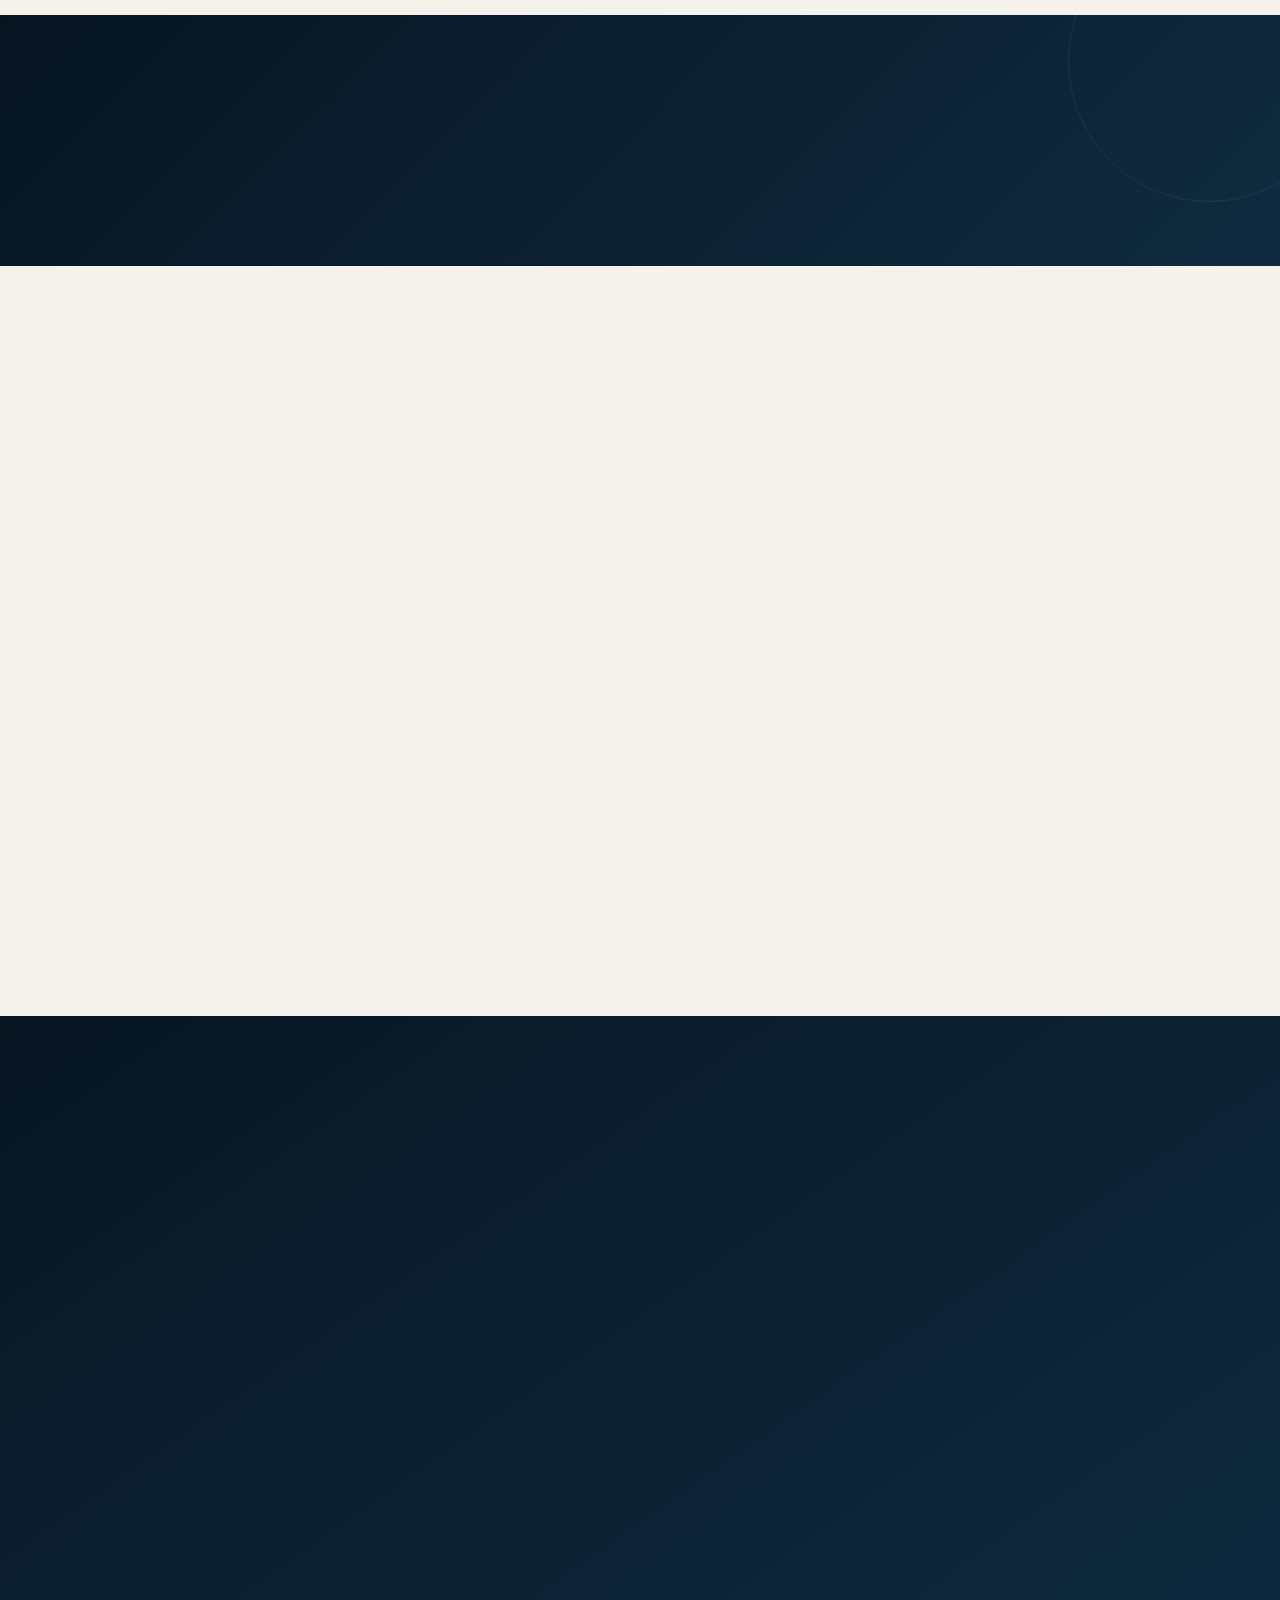
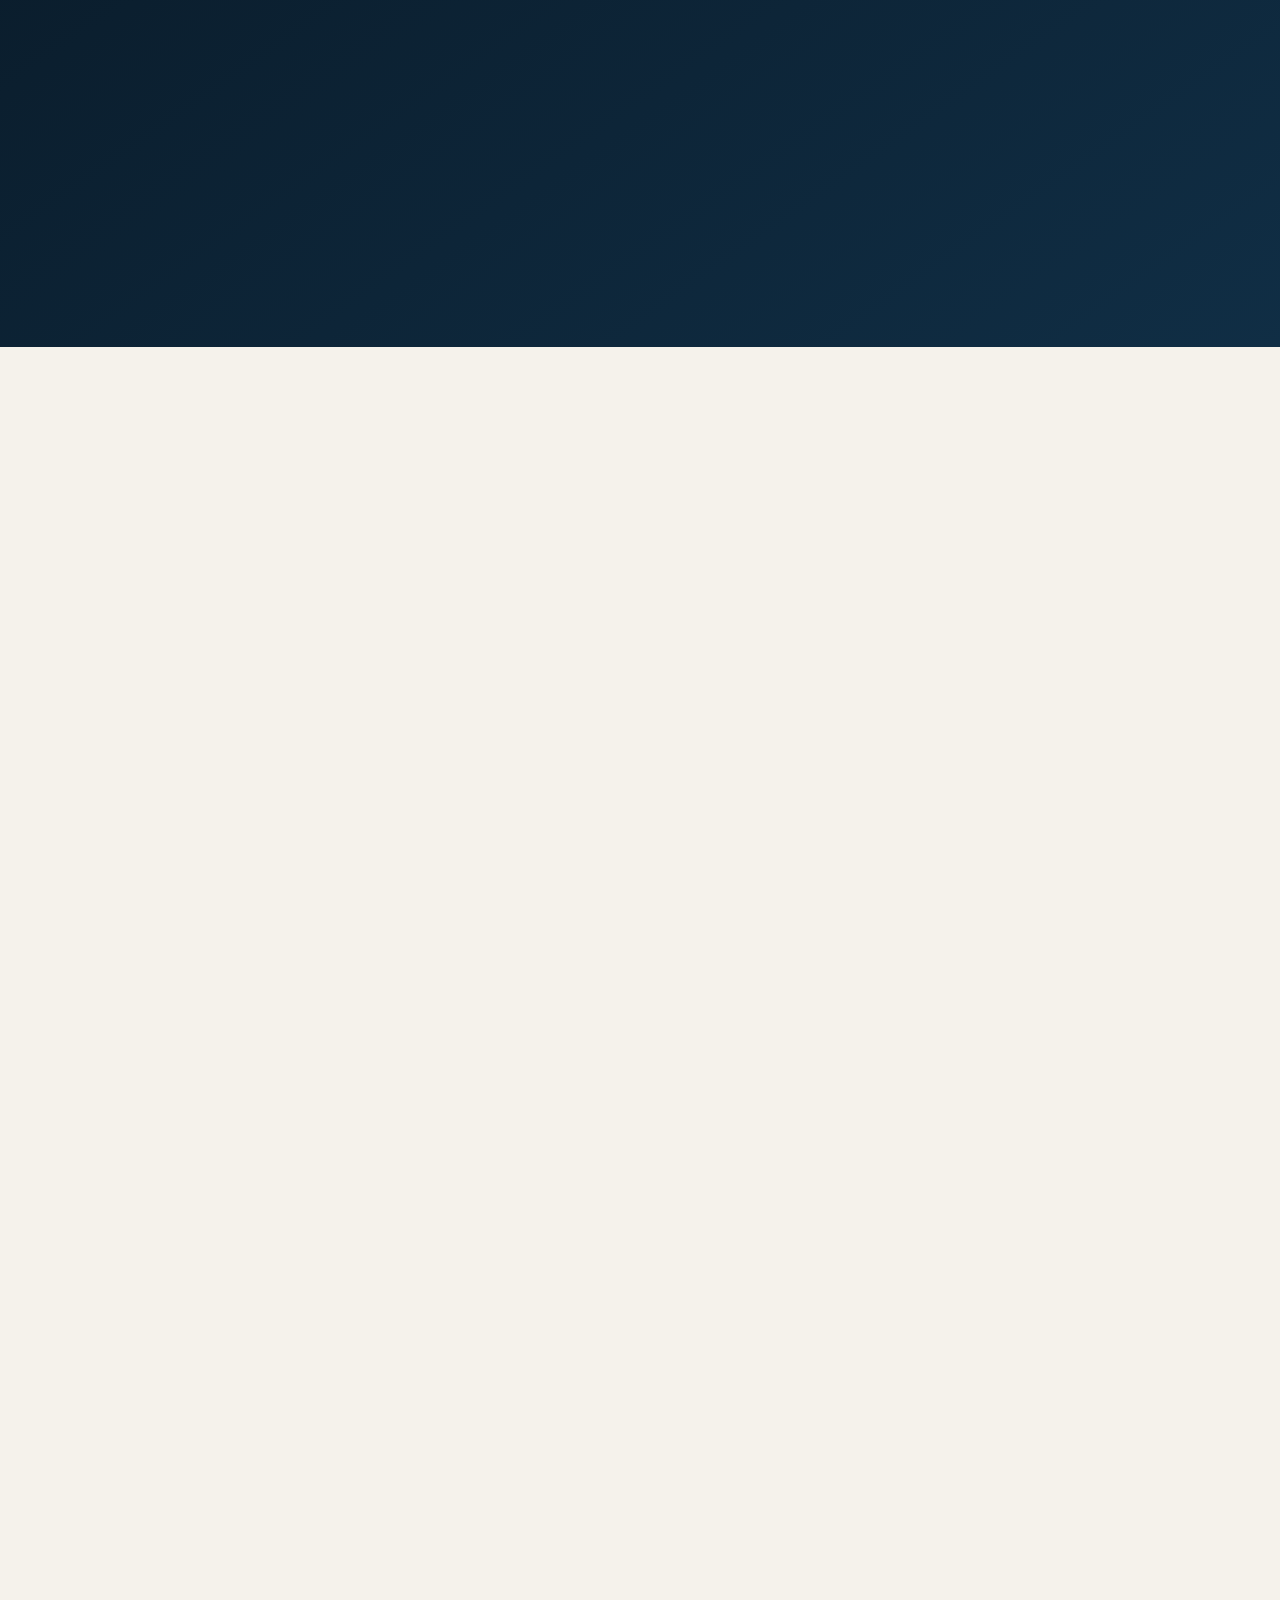
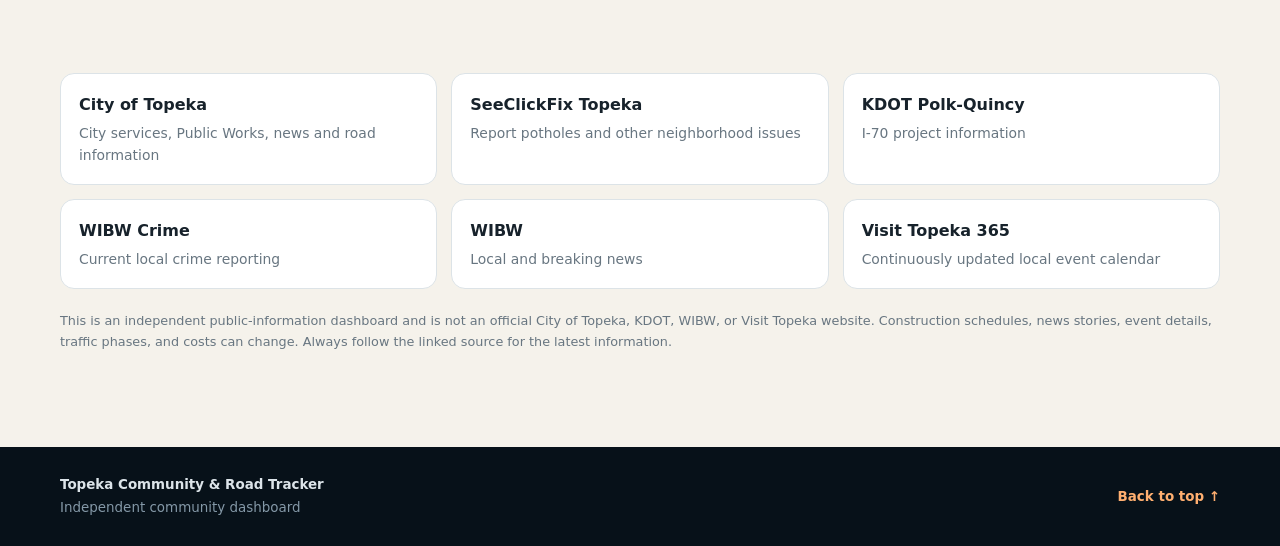
==== commit 44de3dee: "fixed loader" ====
--- a/index.html
+++ b/index.html
@@ -1,19 +1,27 @@
 <!doctype html>
-<html lang="en">
+<html lang="en" class="is-loading">
 <head>
   <meta charset="utf-8" />
   <meta name="viewport" content="width=device-width, initial-scale=1, viewport-fit=cover" />
   <meta name="theme-color" content="#081622" />
   <meta name="description" content="Topeka community dashboard: road construction, pothole reporting, local crime/news links, events, and the September 2026 road construction PDF." />
   <title>Topeka Community & Road Tracker</title>
+  <style id="critical-loader">
+    html.is-loading,html.is-loading body{overflow:hidden!important;height:100%!important;}
+    #loader{position:fixed!important;inset:0!important;width:100vw!important;height:100dvh!important;min-height:100vh!important;z-index:2147483647!important;display:grid!important;place-items:center!important;background:#071521!important;isolation:isolate!important;}
+    #loader .loader-content{display:grid;place-items:center;text-align:center;}
+    html.is-loading body>header,html.is-loading body>main,html.is-loading body>footer{visibility:hidden!important;}
+  </style>
   <link rel="stylesheet" href="assets/styles.css" />
   <script defer src="assets/app.js"></script>
 </head>
 <body>
-  <div class="loader" id="loader" aria-hidden="true">
-    <div class="loader-sign"><span>TOPEKA</span><strong>COMMUNITY TRACKER</strong><i></i></div>
-    <div class="road-loader"><b></b><b></b><b></b></div>
-    <p>Loading local information…</p>
+  <div class="loader" id="loader" role="status" aria-live="polite" aria-label="Loading Topeka Community Tracker">
+    <div class="loader-content">
+      <div class="loader-sign"><span>TOPEKA</span><strong>COMMUNITY TRACKER</strong><i></i></div>
+      <div class="road-loader" aria-hidden="true"><b></b><b></b><b></b></div>
+      <p>Loading local information…</p>
+    </div>
   </div>
 
   <header class="hero" id="top">
--- a/assets/styles.css
+++ b/assets/styles.css
@@ -1,5 +1,5 @@
 :root{--navy:#102b40;--navy2:#071521;--navy3:#0c2233;--orange:#dc6f22;--orange2:#ff9b4d;--cream:#f5f2eb;--paper:#fff;--ink:#17222b;--muted:#687681;--line:#dce3e7;--green:#21825d;--red:#b63b35;--amber:#bd8318;--shadow:0 18px 55px rgba(8,27,42,.13)}
-*{box-sizing:border-box}html{scroll-behavior:smooth;scroll-padding-top:82px}body{margin:0;background:var(--cream);color:var(--ink);font-family:Inter,ui-sans-serif,system-ui,-apple-system,BlinkMacSystemFont,"Segoe UI",sans-serif;line-height:1.6;overflow-x:hidden}.wrap{width:min(1160px,calc(100% - 32px));margin:auto}a{-webkit-tap-highlight-color:transparent}.loader{position:fixed;inset:0;z-index:9999;background:radial-gradient(circle at 50% 35%,#173b55 0,#091926 50%,#050d13 100%);display:grid;place-content:center;text-align:center;color:white;transition:opacity .65s ease,visibility .65s ease}.loader.hide{opacity:0;visibility:hidden}.loader-sign{width:min(340px,82vw);padding:17px 22px;border:2px solid rgba(255,255,255,.45);border-radius:10px;background:#0b2030;box-shadow:0 0 0 5px rgba(255,255,255,.04),0 25px 80px rgba(0,0,0,.4);transform:rotate(-1deg);animation:signIn .7s ease both}.loader-sign span{display:block;font-size:.75rem;letter-spacing:.34em;color:#ffb579}.loader-sign strong{display:block;font-size:1.45rem;letter-spacing:.06em}.loader-sign i{display:block;height:3px;background:var(--orange);margin-top:9px;animation:loadbar 1.7s cubic-bezier(.65,0,.35,1) infinite;transform-origin:left}.road-loader{width:260px;height:50px;margin:24px auto 0;background:#111b21;border-left:5px solid #61717c;border-right:5px solid #61717c;position:relative;overflow:hidden;transform:perspective(90px) rotateX(20deg)}.road-loader:before,.road-loader:after{content:"";position:absolute;top:0;bottom:0;width:3px;background:#d5ad3a}.road-loader:before{left:35px}.road-loader:after{right:35px}.road-loader b{position:absolute;width:32px;height:4px;background:white;left:calc(50% - 16px);animation:dash 1s linear infinite}.road-loader b:nth-child(2){animation-delay:-.33s}.road-loader b:nth-child(3){animation-delay:-.66s}.loader p{font-size:.82rem;letter-spacing:.12em;color:#aabac5;margin-top:14px}@keyframes dash{from{top:-8px;transform:scaleX(.45)}to{top:55px;transform:scaleX(1.2)}}@keyframes loadbar{0%{transform:scaleX(.08)}60%{transform:scaleX(1)}100%{transform:scaleX(1);opacity:.25}}@keyframes signIn{from{opacity:0;transform:translateY(-16px) rotate(-3deg)}to{opacity:1;transform:translateY(0) rotate(-1deg)}}
+*{box-sizing:border-box}html{scroll-behavior:smooth;scroll-padding-top:82px}body{margin:0;background:var(--cream);color:var(--ink);font-family:Inter,ui-sans-serif,system-ui,-apple-system,BlinkMacSystemFont,"Segoe UI",sans-serif;line-height:1.6;overflow-x:hidden}.wrap{width:min(1160px,calc(100% - 32px));margin:auto}a{-webkit-tap-highlight-color:transparent}.loader{position:fixed;inset:0;width:100vw;height:100dvh;min-height:100vh;z-index:2147483647;background:radial-gradient(circle at 50% 35%,#173b55 0,#091926 50%,#050d13 100%);display:grid;place-items:center;text-align:center;color:white;isolation:isolate;overflow:hidden;transition:opacity .65s ease,visibility .65s ease}.loader.hide{opacity:0;visibility:hidden;pointer-events:none}.loader-content{display:grid;place-items:center;position:relative;z-index:2}.loader-sign{width:min(340px,82vw);padding:17px 22px;border:2px solid rgba(255,255,255,.45);border-radius:10px;background:#0b2030;box-shadow:0 0 0 5px rgba(255,255,255,.04),0 25px 80px rgba(0,0,0,.4);transform:rotate(-1deg);animation:signIn .7s ease both}.loader-sign span{display:block;font-size:.75rem;letter-spacing:.34em;color:#ffb579}.loader-sign strong{display:block;font-size:1.45rem;letter-spacing:.06em}.loader-sign i{display:block;height:3px;background:var(--orange);margin-top:9px;animation:loadbar 1.7s cubic-bezier(.65,0,.35,1) infinite;transform-origin:left}.road-loader{width:260px;height:50px;margin:24px auto 0;background:#111b21;border-left:5px solid #61717c;border-right:5px solid #61717c;position:relative;overflow:hidden;transform:perspective(90px) rotateX(20deg)}.road-loader:before,.road-loader:after{content:"";position:absolute;top:0;bottom:0;width:3px;background:#d5ad3a}.road-loader:before{left:35px}.road-loader:after{right:35px}.road-loader b{position:absolute;width:32px;height:4px;background:white;left:calc(50% - 16px);animation:dash 1s linear infinite}.road-loader b:nth-child(2){animation-delay:-.33s}.road-loader b:nth-child(3){animation-delay:-.66s}.loader p{font-size:.82rem;letter-spacing:.12em;color:#aabac5;margin-top:14px}@keyframes dash{from{top:-8px;transform:scaleX(.45)}to{top:55px;transform:scaleX(1.2)}}@keyframes loadbar{0%{transform:scaleX(.08)}60%{transform:scaleX(1)}100%{transform:scaleX(1);opacity:.25}}@keyframes signIn{from{opacity:0;transform:translateY(-16px) rotate(-3deg)}to{opacity:1;transform:translateY(0) rotate(-1deg)}}
 .hero{position:relative;overflow:hidden;background:radial-gradient(circle at 78% 12%,rgba(220,111,34,.28),transparent 28%),linear-gradient(135deg,var(--navy2),var(--navy));color:#fff;padding-bottom:86px}.hero-grid{position:absolute;inset:0;background-image:linear-gradient(rgba(255,255,255,.035) 1px,transparent 1px),linear-gradient(90deg,rgba(255,255,255,.035) 1px,transparent 1px);background-size:52px 52px;mask-image:linear-gradient(to bottom,black,transparent 85%);animation:gridMove 18s linear infinite}@keyframes gridMove{to{background-position:52px 52px}}.nav{position:relative;z-index:4;display:flex;justify-content:space-between;align-items:center;padding:21px 0;border-bottom:1px solid rgba(255,255,255,.13)}.brand,.nav a{color:#fff;text-decoration:none}.brand{font-weight:900;letter-spacing:.08em;font-size:.9rem;display:flex;align-items:center;gap:8px}.brand-dot{width:11px;height:11px;border-radius:50%;background:var(--orange2);box-shadow:0 0 18px var(--orange2)}.navlinks{display:flex;gap:21px}.navlinks a{opacity:.78;font-weight:700;font-size:.88rem;transition:.2s}.navlinks a:hover{opacity:1;color:#ffc295}.menu-btn{display:none;background:transparent;border:0;width:44px;height:40px;padding:8px}.menu-btn span{display:block;height:2px;background:#fff;margin:6px 0;border-radius:2px}.hero-inner{position:relative;z-index:2;padding-top:82px;max-width:930px;text-align:center}.eyebrow{font-weight:900;letter-spacing:.17em;font-size:.72rem;color:#ffc08c;margin:0 0 12px}.eyebrow.dark{color:var(--orange)}h1,h2,h3,p{margin-top:0}h1{font-size:clamp(3rem,7.8vw,6.5rem);line-height:.91;letter-spacing:-.055em;margin-bottom:25px}h2{font-size:clamp(2rem,4.5vw,3.4rem);line-height:1.04;letter-spacing:-.04em;margin-bottom:14px}h3{line-height:1.24}.lede{font-size:clamp(1rem,2vw,1.24rem);color:#d3e0e8;max-width:800px;margin:0 auto 30px}.hero-actions,.pdf-actions,.event-actions{display:flex;justify-content:center;gap:12px;flex-wrap:wrap}.btn{display:inline-flex;justify-content:center;align-items:center;padding:13px 20px;min-height:48px;border-radius:11px;text-decoration:none;font-weight:900;transition:.25s transform,.25s box-shadow,.25s background}.btn:hover{transform:translateY(-3px)}.btn.primary{background:var(--orange);color:#fff;box-shadow:0 12px 28px rgba(220,111,34,.25)}.btn.secondary{border:1px solid rgba(255,255,255,.3);color:#fff;background:rgba(255,255,255,.07)}.btn.white{background:#fff;color:#8d3d08}.btn.ghost{border:1px solid rgba(255,255,255,.35);color:#fff}.btn.dark{background:var(--navy2);color:#fff}.pulse-line{display:flex;align-items:center;justify-content:center;gap:9px;color:#9eb2c1;font-size:.8rem;margin-top:25px}.pulse-line span{width:8px;height:8px;background:#52d094;border-radius:50%;box-shadow:0 0 0 0 rgba(82,208,148,.5);animation:pulse 2s infinite}@keyframes pulse{70%{box-shadow:0 0 0 9px rgba(82,208,148,0)}100%{box-shadow:0 0 0 0 rgba(82,208,148,0)}}
 .summary{display:grid;grid-template-columns:repeat(4,1fr);gap:14px;margin-top:-38px;position:relative;z-index:3}.stat{background:#fff;border:1px solid var(--line);border-radius:17px;padding:25px;box-shadow:var(--shadow);display:flex;flex-direction:column;min-height:154px;justify-content:center}.stat.featured{background:linear-gradient(145deg,#e1782b,#c95613);color:#fff;border-color:transparent}.number{font-size:3.15rem;line-height:1;font-weight:950;letter-spacing:-.05em}.label{font-size:.91rem;margin-top:10px;color:var(--muted);font-weight:750}.featured .label{color:#fff}.notice{margin-top:24px;background:#fff4e9;border:1px solid #efc6a2;border-left:5px solid var(--orange);padding:18px 20px;border-radius:12px}.section{padding:82px 0}.section-heading{max-width:800px;margin-bottom:32px}.section-heading>p:last-child{color:var(--muted);font-size:1.04rem}.project-grid{display:grid;grid-template-columns:repeat(3,1fr);gap:16px}.project{background:var(--paper);border:1px solid var(--line);border-radius:16px;padding:22px;box-shadow:0 8px 24px rgba(17,39,57,.05);transition:.28s transform,.28s box-shadow,.28s border}.project:hover{transform:translateY(-5px);box-shadow:0 18px 38px rgba(17,39,57,.11);border-color:#c5d0d6}.project h3{font-size:1.2rem;margin:12px 0}.project p{color:var(--muted);font-size:.93rem}.status{display:inline-flex;border-radius:999px;font-size:.69rem;font-weight:950;letter-spacing:.055em;text-transform:uppercase;padding:6px 9px}.status.active{background:#e5f5ed;color:var(--green)}.status.planning{background:#fff1d2;color:#84600d}dl{margin:18px 0 0;display:grid;gap:8px}dl div{display:flex;justify-content:space-between;gap:12px;border-top:1px solid var(--line);padding-top:8px}dt{color:var(--muted);font-size:.79rem}dd{margin:0;font-size:.82rem;font-weight:850;text-align:right}.cost-band{background:linear-gradient(135deg,var(--navy2),var(--navy));color:#fff;position:relative;overflow:hidden}.cost-band:after{content:"";position:absolute;width:280px;height:280px;border:1px solid rgba(255,255,255,.08);border-radius:50%;right:-70px;top:-95px}.cost-inner{padding:60px 0;display:grid;grid-template-columns:.9fr 1.1fr;gap:50px;align-items:center;position:relative;z-index:2}.cost-inner p{color:#ccd9e1;margin-bottom:0}.cost-inner h2{margin-bottom:0}
 .utility-grid{display:grid;grid-template-columns:1.35fr .65fr;gap:17px}.action-card,.info-card{border-radius:19px;padding:28px;box-shadow:var(--shadow)}.orange-card{background:linear-gradient(145deg,#dd6c1c,#b84b09);color:#fff;display:grid;grid-template-columns:auto 1fr;gap:20px;align-items:center}.big-icon{width:66px;height:66px;border:2px solid rgba(255,255,255,.5);border-radius:50%;display:grid;place-items:center;font-size:2rem;font-weight:950}.orange-card .btn{grid-column:1/-1;justify-self:start}.orange-card p{color:#ffe7d5;margin-bottom:0}.mini-label{font-size:.7rem;letter-spacing:.15em;font-weight:900;opacity:.8}.info-card{background:#fff;border:1px solid var(--line)}.info-card p{margin-bottom:7px;color:var(--muted)}.info-card a{font-weight:850;color:var(--orange);text-decoration:none}
@@ -10,3 +10,5 @@
 @media(max-width:720px){.wrap{width:min(100% - 22px,1160px)}.nav{padding:16px 0}.menu-btn{display:block}.navlinks{position:absolute;top:70px;left:0;right:0;background:rgba(7,21,33,.98);backdrop-filter:blur(12px);border:1px solid rgba(255,255,255,.1);border-radius:13px;padding:10px;display:grid;gap:2px;opacity:0;transform:translateY(-8px);pointer-events:none;transition:.2s;box-shadow:0 18px 45px rgba(0,0,0,.28)}.navlinks.open{opacity:1;transform:none;pointer-events:auto}.navlinks a{padding:12px;border-radius:8px}.navlinks a:hover{background:rgba(255,255,255,.07)}.hero{padding-bottom:60px}.hero-inner{padding-top:62px}.hero-inner h1{font-size:clamp(2.65rem,14vw,4.5rem)}.summary{grid-template-columns:1fr;margin-top:-25px}.stat{min-height:116px;padding:20px}.number{font-size:2.75rem}.section{padding:58px 0}.project-grid,.news-grid,.source-grid,.event-grid{grid-template-columns:1fr}.news-card:last-child{grid-column:auto}.orange-card{grid-template-columns:1fr}.big-icon{width:55px;height:55px}.orange-card .btn{grid-column:auto;width:100%}.breaking-strip{padding:16px}.event-card{grid-template-columns:70px 1fr;gap:13px;padding:13px}.event-card time{height:69px}.pdf-shell{height:520px}.btn{width:100%}footer .wrap{flex-direction:column;align-items:flex-start}.loader-sign strong{font-size:1.15rem}}
 @media(max-width:420px){.brand{font-size:.76rem}.hero-inner h1{font-size:2.75rem}.lede{font-size:.96rem}.event-card h3{font-size:1rem}.event-card p{font-size:.79rem}.pdf-shell{height:460px}}
 @media(prefers-reduced-motion:reduce){*{scroll-behavior:auto!important}.loader,.loader-sign,.road-loader b,.hero-grid,.pulse-line span,.reveal{animation:none!important;transition:none!important}.reveal{opacity:1;transform:none}}
+
+html.is-loading,html.is-loading body{overflow:hidden;height:100%}html.is-loading body>header,html.is-loading body>main,html.is-loading body>footer{visibility:hidden}html.loader-complete body>header,html.loader-complete body>main,html.loader-complete body>footer{visibility:visible}
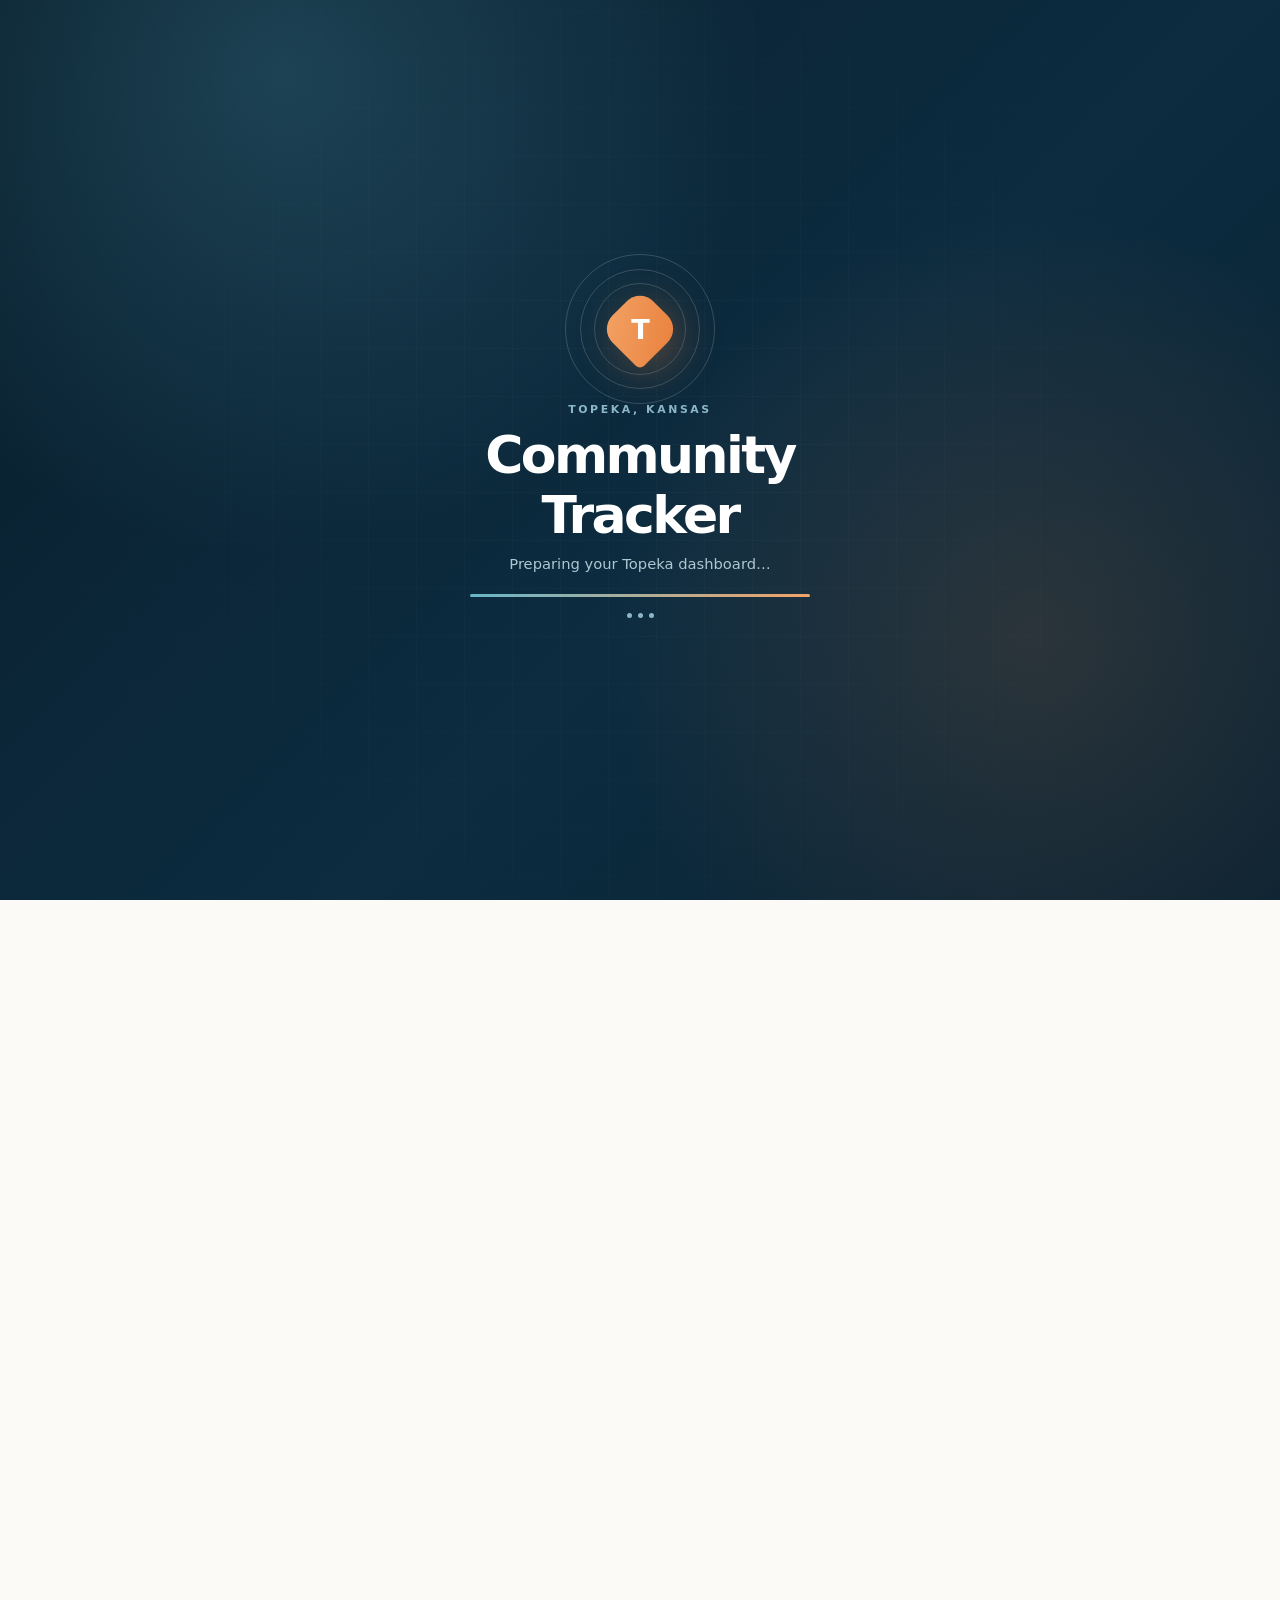
==== commit 8609f843: "v3 fixed module data input" ====
--- a/index.html
+++ b/index.html
@@ -1,144 +1,197 @@
 <!doctype html>
-<html lang="en" class="is-loading">
+<html lang="en" class="loading">
 <head>
   <meta charset="utf-8" />
   <meta name="viewport" content="width=device-width, initial-scale=1, viewport-fit=cover" />
-  <meta name="theme-color" content="#081622" />
-  <meta name="description" content="Topeka community dashboard: road construction, pothole reporting, local crime/news links, events, and the September 2026 road construction PDF." />
-  <title>Topeka Community & Road Tracker</title>
-  <style id="critical-loader">
-    html.is-loading,html.is-loading body{overflow:hidden!important;height:100%!important;}
-    #loader{position:fixed!important;inset:0!important;width:100vw!important;height:100dvh!important;min-height:100vh!important;z-index:2147483647!important;display:grid!important;place-items:center!important;background:#071521!important;isolation:isolate!important;}
-    #loader .loader-content{display:grid;place-items:center;text-align:center;}
-    html.is-loading body>header,html.is-loading body>main,html.is-loading body>footer{visibility:hidden!important;}
-  </style>
+  <meta name="theme-color" content="#0b2435" />
+  <meta name="description" content="A polished Topeka, Kansas community dashboard for road projects, closures, weather, alerts, pothole reporting, local news, events, and the September 2026 construction report." />
+  <title>Topeka Community Tracker</title>
+  <link rel="preconnect" href="https://api.weather.gov" crossorigin>
   <link rel="stylesheet" href="assets/styles.css" />
   <script defer src="assets/app.js"></script>
 </head>
 <body>
   <div class="loader" id="loader" role="status" aria-live="polite" aria-label="Loading Topeka Community Tracker">
-    <div class="loader-content">
-      <div class="loader-sign"><span>TOPEKA</span><strong>COMMUNITY TRACKER</strong><i></i></div>
-      <div class="road-loader" aria-hidden="true"><b></b><b></b><b></b></div>
-      <p>Loading local information…</p>
+    <div class="loader-bg" aria-hidden="true"></div>
+    <div class="loader-card">
+      <div class="loader-mark" aria-hidden="true">
+        <span class="loader-pin">T</span>
+        <span class="loader-rings"></span>
+      </div>
+      <p class="loader-kicker">TOPEKA, KANSAS</p>
+      <h1>Community Tracker</h1>
+      <p class="loader-copy" id="loaderCopy">Loading local information…</p>
+      <div class="loader-progress" aria-hidden="true"><span></span></div>
+      <div class="loader-dots" aria-hidden="true"><i></i><i></i><i></i></div>
     </div>
   </div>
 
-  <header class="hero" id="top">
-    <div class="hero-grid"></div>
-    <nav class="nav wrap">
-      <a class="brand" href="#top"><span class="brand-dot"></span> TOPEKA TRACKER</a>
-      <button class="menu-btn" id="menuBtn" aria-expanded="false" aria-controls="navlinks"><span></span><span></span><span></span></button>
-      <div class="navlinks" id="navlinks">
-        <a href="#projects">Roads</a>
-        <a href="#report-a-problem">Fix It</a>
-        <a href="#news">Crime & News</a>
-        <a href="#events">Events</a>
-        <a href="#report">PDF</a>
-      </div>
-    </nav>
+  <div class="site-shell" id="siteShell">
+    <header class="topbar" id="top">
+      <nav class="nav wrap" aria-label="Main navigation">
+        <a class="brand" href="#top" aria-label="Topeka Community Tracker home">
+          <span class="brand-mark">T</span>
+          <span><b>Topeka</b><small>Community Tracker</small></span>
+        </a>
 
-    <div class="hero-inner wrap reveal">
-      <p class="eyebrow">TOPEKA, KANSAS • COMMUNITY SNAPSHOT</p>
-      <h1>Know what’s happening around Topeka.</h1>
-      <p class="lede">Road construction, pothole reporting, local crime and news links, upcoming events, and the full September 2026 construction report—all in one mobile-friendly dashboard.</p>
-      <div class="hero-actions">
-        <a class="btn primary" href="#projects">View road projects</a>
-        <a class="btn secondary" href="#report-a-problem">Report a pothole</a>
-      </div>
-      <div class="pulse-line"><span></span> Updated September 8, 2026</div>
-    </div>
-  </header>
+        <div class="navlinks" id="navlinks">
+          <a href="#dashboard">Dashboard</a>
+          <a href="#roads">Roads</a>
+          <a href="#fixit">Fix It</a>
+          <a href="#news">News</a>
+          <a href="#events">Events</a>
+          <a href="#report">Report</a>
+        </div>
 
-  <main>
-    <section class="summary wrap reveal" aria-label="Project summary">
-      <article class="stat featured"><span class="number count" data-count="8">0</span><span class="label">major projects started and unfinished</span></article>
-      <article class="stat"><span class="number count" data-count="12">0</span><span class="label">major projects reviewed</span></article>
-      <article class="stat"><span class="number count" data-count="4">0</span><span class="label">design, pre-construction, or unclear</span></article>
-      <article class="stat"><span class="number count" data-count="6">0</span><span class="label">started in 2025 or earlier and still active</span></article>
-    </section>
+        <a class="weather-pill" id="weatherPill" href="https://www.weather.gov/top/" target="_blank" rel="noopener" aria-label="Open National Weather Service Topeka forecast">
+          <span class="weather-icon" id="weatherIcon" aria-hidden="true">◌</span>
+          <span class="weather-main"><b id="weatherTemp">--°</b><small id="weatherText">Loading weather</small></span>
+        </a>
 
-    <section class="notice wrap reveal"><strong>How the road count works:</strong> “Started and unfinished” means physical road or bridge construction was verified as underway and not complete on September 8, 2026. Planning and design are kept separate.</section>
+        <button class="menu-btn" id="menuBtn" type="button" aria-expanded="false" aria-controls="navlinks" aria-label="Open navigation"><span></span><span></span><span></span></button>
+      </nav>
+    </header>
 
-    <section id="report-a-problem" class="section utility-section wrap">
-      <div class="section-heading reveal"><p class="eyebrow dark">CITY SERVICE</p><h2>See a pothole? Report it.</h2><p>The City of Topeka links residents to SeeClickFix for reporting community issues. Use the button below to open the official Topeka reporting map and submit a location.</p></div>
-      <div class="utility-grid">
-        <article class="action-card orange-card reveal">
-          <div class="big-icon">!</div>
-          <div><span class="mini-label">REPORT AN ISSUE</span><h3>Potholes, street problems & more</h3><p>Open Topeka’s SeeClickFix portal, place the issue on the map, add details or a photo, and submit it to the City.</p></div>
-          <a class="btn white" href="https://seeclickfix.com/web_portal/KcYwD6n2gsa9vsT2EGLr8Y1P/issues/map" target="_blank" rel="noopener">Open SeeClickFix</a>
-        </article>
-        <article class="info-card reveal"><h3>Street contacts</h3><p><strong>Public Works:</strong> 785-368-3801</p><p><strong>Street Conditions:</strong> 785-368-3842</p><p><strong>City Customer Service:</strong> 785-368-3111</p><a href="https://topeka.gov/" target="_blank" rel="noopener">Visit the City of Topeka website →</a></article>
-      </div>
-    </section>
+    <main>
+      <section class="hero">
+        <div class="hero-orb one"></div><div class="hero-orb two"></div>
+        <div class="wrap hero-layout">
+          <div class="hero-copy reveal">
+            <span class="eyebrow"><i></i> TOPEKA, KANSAS • LOCAL INFORMATION HUB</span>
+            <h1>Your city,<br><em>at a glance.</em></h1>
+            <p>Road construction, closures, weather alerts, pothole reporting, local news, community events, and the full September 2026 construction report in one calm, mobile-friendly dashboard.</p>
+            <div class="hero-actions">
+              <a class="btn primary" href="#dashboard">Explore dashboard <span>→</span></a>
+              <a class="btn ghost" href="#fixit">Report a pothole</a>
+            </div>
+            <div class="update-chip"><span></span> Road report updated September 8, 2026</div>
+          </div>
 
-    <section id="projects" class="section wrap">
-      <div class="section-heading reveal"><p class="eyebrow dark">ROAD CONSTRUCTION</p><h2>Major projects</h2><p>Active construction is shown separately from design and pre-construction work.</p></div>
-      <div class="project-grid">
-        <article class="project reveal"><span class="status active">Active • Unfinished</span><h3>SW Topeka Blvd — 15th to 21st</h3><p>Road reconstruction plus waterline and storm-sewer work.</p><dl><div><dt>Started</dt><dd>2025</dd></div><div><dt>Target</dt><dd>Winter 2026</dd></div><div><dt>Approx. cost</dt><dd>~$8M</dd></div></dl></article>
-        <article class="project reveal"><span class="status active">Active • Unfinished</span><h3>SE 6th — Golden to Rice</h3><p>Roadway, bridge, stormwater, intersection, curb/gutter, and ADA improvements.</p><dl><div><dt>Started</dt><dd>Oct. 6, 2025</dd></div><div><dt>Target</dt><dd>Nov. 2026</dd></div></dl></article>
-        <article class="project reveal"><span class="status active">Active • Unfinished</span><h3>SW Fairlawn — 22nd/23rd to 28th</h3><p>Street, utilities, bridge repair, widening, and turn-lane improvements.</p><dl><div><dt>Started</dt><dd>Aug. 25, 2025</dd></div><div><dt>Target</dt><dd>Oct. 2026</dd></div></dl></article>
-        <article class="project reveal"><span class="status active">Active • Unfinished</span><h3>SW Topeka Blvd — 29th to 37th</h3><p>Rehabilitation, intersections, signals, waterline, storm, and sanitary sewer.</p><dl><div><dt>Started</dt><dd>Sept. 8, 2026</dd></div><div><dt>Target</dt><dd>Dec. 2027</dd></div><div><dt>Approx. cost</dt><dd>~$6.2M</dd></div></dl></article>
-        <article class="project reveal"><span class="status active">Active • Unfinished</span><h3>SW Huntoon — McAlister to Gage</h3><p>Pavement project west of Gage, separate from the future Gage-to-Harrison reconstruction.</p><dl><div><dt>Substantial</dt><dd>Oct. 9, 2026</dd></div><div><dt>Final</dt><dd>Nov. 6, 2026</dd></div></dl></article>
-        <article class="project reveal"><span class="status active">Active • Unfinished</span><h3>I-70 Polk-Quincy Viaduct</h3><p>KDOT’s major downtown Topeka interstate reconstruction project.</p><dl><div><dt>Started</dt><dd>Early 2025</dd></div><div><dt>Target</dt><dd>Late 2027</dd></div><div><dt>Approx. cost</dt><dd>~$239M</dd></div></dl></article>
-        <article class="project reveal"><span class="status active">Active • Unfinished</span><h3>U.S. 24 — Kansas Ave to Muddy Creek</h3><p>5.5 miles of pavement, access, frontage-road, and bridge work.</p><dl><div><dt>Started</dt><dd>July 2023</dd></div><div><dt>Target</dt><dd>2027</dd></div><div><dt>Approx. cost</dt><dd>~$64.4M</dd></div></dl></article>
-        <article class="project reveal"><span class="status active">Active • Unfinished</span><h3>California Ave Bridge over I-70</h3><p>KDOT bridge replacement affecting I-70 traffic in east Topeka.</p><dl><div><dt>Construction</dt><dd>2026</dd></div><div><dt>Target</dt><dd>Late 2026</dd></div><div><dt>Approx. cost</dt><dd>~$8M</dd></div></dl></article>
-        <article class="project reveal"><span class="status planning">Pre-construction</span><h3>SW Huntoon — Gage to Harrison</h3><p>Development/design began in 2024; physical road construction is scheduled later.</p><dl><div><dt>Construction</dt><dd>2027–2029</dd></div><div><dt>Approx. cost</dt><dd>~$26M</dd></div></dl></article>
-        <article class="project reveal"><span class="status planning">Status not counted</span><h3>Central Highland Park Phase II</h3><p>Indiana Avenue between 21st and 25th; current September status was not clear enough for the active count.</p><dl><div><dt>2026 budget</dt><dd>~$2.35M</dd></div></dl></article>
-        <article class="project reveal"><span class="status planning">Design</span><h3>Oak Park / SE 42nd east of Adams</h3><p>Engineering/design work tied to street repairs and stormwater assessment.</p></article>
-        <article class="project reveal"><span class="status planning">Pre-construction / Mixed</span><h3>SW 57th — U.S. 75 to Topeka Blvd</h3><p>Heavy pavement rehabilitation/replacement planning with separate bridge timing.</p></article>
-      </div>
-    </section>
+          <aside class="hero-panel reveal" aria-label="Today in Topeka">
+            <div class="hero-panel-head"><span>LIVE SNAPSHOT</span><time id="localClock">Topeka</time></div>
+            <div class="hero-weather">
+              <div><span class="hero-weather-icon" id="heroWeatherIcon">◌</span><b id="heroTemp">--°</b></div>
+              <p><strong id="heroCondition">Loading current conditions</strong><span id="heroForecast">National Weather Service • Topeka</span></p>
+            </div>
+            <div class="alert-preview" id="alertPreview">
+              <span class="alert-dot"></span>
+              <div><small>WEATHER ALERTS</small><strong id="alertHeadline">Checking Shawnee County…</strong></div>
+            </div>
+            <div class="mini-metrics">
+              <div><b>8</b><span>active major projects</span></div>
+              <div><b>$354M</b><span>known major costs</span></div>
+              <div><b>12</b><span>projects reviewed</span></div>
+            </div>
+          </aside>
+        </div>
+      </section>
 
-    <section class="cost-band"><div class="wrap cost-inner reveal"><div><p class="eyebrow">KNOWN MAJOR PROJECT COSTS</p><h2>Roughly $354 million</h2></div><p>This total only includes major projects for which dependable cost figures were available. It is not a complete total for every street, bridge, sidewalk, utility, or maintenance project.</p></div></section>
+      <section class="quickbar wrap reveal" aria-label="Quick actions">
+        <a href="#closures"><span class="quick-icon">↗</span><div><small>TRAFFIC</small><b>Road closures</b></div></a>
+        <a href="#alerts"><span class="quick-icon">☁</span><div><small>WEATHER</small><b>Local alerts</b></div></a>
+        <a href="#fixit"><span class="quick-icon">!</span><div><small>CITY SERVICE</small><b>Report a pothole</b></div></a>
+        <a href="#events"><span class="quick-icon">□</span><div><small>AROUND TOWN</small><b>Upcoming events</b></div></a>
+      </section>
 
-    <section id="news" class="section news-section wrap">
-      <div class="section-heading reveal"><p class="eyebrow dark">LOCAL INFORMATION</p><h2>Crime, breaking news & city information</h2><p>These panels link directly to current sources. They are links rather than fragile third-party iframes, so they continue to work on phones and when news sites block embedding.</p></div>
-      <div class="news-grid">
-        <a class="news-card crime reveal" href="https://www.wibw.com/news/crime/" target="_blank" rel="noopener"><span class="news-tag">WIBW • CRIME</span><h3>Local crime coverage</h3><p>Latest arrests, police investigations, court-related reports, and public-safety stories from WIBW.</p><b>Open current crime news →</b></a>
-        <a class="news-card reveal" href="https://www.wibw.com/" target="_blank" rel="noopener"><span class="news-tag">WIBW • NEWS</span><h3>Breaking & local news</h3><p>Open WIBW’s current Topeka-area news coverage for developing stories and community updates.</p><b>Open WIBW →</b></a>
-        <a class="news-card city reveal" href="https://topeka.gov/" target="_blank" rel="noopener"><span class="news-tag">CITY OF TOPEKA</span><h3>Official city updates</h3><p>Road closures, city news, public calendars, services, reports, and official announcements.</p><b>Open City website →</b></a>
-      </div>
-      <div class="breaking-strip reveal"><span>RECENT WIBW CRIME SNAPSHOT</span><p>WIBW’s crime page was reporting recent Topeka coverage including a home-invasion arrest and updates in the downtown Topeka homicide investigation as of September 8, 2026. Use the Crime button above for the newest information.</p></div>
-    </section>
+      <section class="section dashboard-section wrap" id="dashboard">
+        <div class="section-heading reveal">
+          <div><span class="eyebrow dark"><i></i> COMMUNITY DASHBOARD</span><h2>What you need, without the clutter.</h2></div>
+          <p>Each module has a direct source link. Embedded providers may occasionally block third-party framing; the source button always remains available.</p>
+        </div>
 
-    <section id="events" class="section events-section">
-      <div class="wrap">
-        <div class="section-heading reveal"><p class="eyebrow">UPCOMING IN TOPEKA</p><h2>Events this week</h2><p>Selected events from Visit Topeka’s continually updated calendar. Tap an event for the official listing and latest details.</p></div>
-        <div class="event-grid">
-          <a class="event-card reveal" href="https://www.visittopeka.com/event/live-%40-lunch/29589/" target="_blank" rel="noopener"><time><b>09</b><span>SEP</span></time><div><span class="event-type">MUSIC + FOOD</span><h3>Live @ Lunch</h3><p>11:00 AM–1:00 PM • Evergy Plaza</p></div></a>
-          <a class="event-card reveal" href="https://www.visittopeka.com/event/eats-%26-beats/29588/" target="_blank" rel="noopener"><time><b>10</b><span>SEP</span></time><div><span class="event-type">LIVE MUSIC</span><h3>Eats & Beats</h3><p>6:00–9:00 PM • Evergy Plaza</p></div></a>
-          <a class="event-card reveal" href="https://www.visittopeka.com/event/mini-sky-show%3A-a-celebration-of-flight/30031/" target="_blank" rel="noopener"><time><b>10</b><span>SEP</span></time><div><span class="event-type">FAMILY</span><h3>Mini Sky Show</h3><p>5:00–7:00 PM • Kansas Children’s Discovery Center</p></div></a>
-          <a class="event-card reveal" href="https://www.visittopeka.com/event/friday-flicks/29596/" target="_blank" rel="noopener"><time><b>11</b><span>SEP</span></time><div><span class="event-type">MOVIE NIGHT</span><h3>Friday Flicks</h3><p>8:00–10:00 PM • Evergy Plaza</p></div></a>
-          <a class="event-card reveal" href="https://www.visittopeka.com/event/51st-annual-huff-%E2%80%98n-puff-hot-air-balloon-rally/30006/" target="_blank" rel="noopener"><time><b>11–13</b><span>SEP</span></time><div><span class="event-type">FREE FESTIVAL</span><h3>Huff ’n Puff Balloon Rally</h3><p>Mount Hope Balloon Field • Balloon activity weather permitting</p></div></a>
-          <a class="event-card reveal" href="https://www.visittopeka.com/event/touch-a-truck-returns-to-downtown-topeka-this-september/29972/" target="_blank" rel="noopener"><time><b>12</b><span>SEP</span></time><div><span class="event-type">FREE FAMILY EVENT</span><h3>Touch-A-Truck</h3><p>9:30 AM–1:00 PM • Evergy Plaza</p></div></a>
-          <a class="event-card reveal" href="https://www.visittopeka.com/event/girls-in-aviation-day/30023/" target="_blank" rel="noopener"><time><b>12</b><span>SEP</span></time><div><span class="event-type">FREE • AVIATION</span><h3>Girls in Aviation Day</h3><p>8:00 AM–3:00 PM • Combat Air Museum / Forbes Field</p></div></a>
-          <a class="event-card reveal" href="https://www.visittopeka.com/event/breadbasket-farmers-market/29577/" target="_blank" rel="noopener"><time><b>12</b><span>SEP</span></time><div><span class="event-type">MARKET</span><h3>Breadbasket Farmers Market</h3><p>7:30 AM–1:00 PM • Free</p></div></a>
+        <div class="dashboard-grid">
+          <article class="dash-card weather-card reveal" id="alerts">
+            <div class="dash-card-head"><div><span class="module-icon">☁</span><div><small>NATIONAL WEATHER SERVICE</small><h3>Weather & alerts</h3></div></div><a href="https://www.weather.gov/top/" target="_blank" rel="noopener">Full forecast ↗</a></div>
+            <div class="weather-module">
+              <div class="weather-now"><span id="moduleWeatherIcon">◌</span><strong id="moduleTemp">--°</strong><div><b id="moduleCondition">Loading…</b><small id="moduleDetails">Topeka, Kansas</small></div></div>
+              <div class="weather-alert-box" id="weatherAlertBox"><span></span><div><small>ACTIVE ALERTS</small><b id="weatherAlertTitle">Checking current alerts…</b><p id="weatherAlertDesc">Live information from weather.gov.</p></div></div>
+              <div class="forecast-row" id="forecastRow"><div class="forecast-skeleton"></div><div class="forecast-skeleton"></div><div class="forecast-skeleton"></div></div>
+            </div>
+          </article>
+
+          <article class="dash-card roads-mini reveal">
+            <div class="dash-card-head"><div><span class="module-icon">⌁</span><div><small>SEPTEMBER 2026 REPORT</small><h3>Construction snapshot</h3></div></div><a href="#roads">All projects ↓</a></div>
+            <div class="road-big-number"><strong>8</strong><div><b>major projects</b><span>started & unfinished</span></div></div>
+            <div class="road-progress"><div><span style="width:66.7%"></span></div><small>8 active construction • 4 design / pre-construction</small></div>
+            <div class="road-mini-list"><span><i class="green"></i>I-70 Polk-Quincy <b>Late 2027</b></span><span><i class="green"></i>U.S. 24 improvements <b>2027</b></span><span><i class="orange"></i>Huntoon Gage→Harrison <b>2027–29</b></span></div>
+          </article>
         </div>
-        <div class="event-actions reveal"><a class="btn primary" href="https://www.visittopeka.com/events/calendar-of-events/" target="_blank" rel="noopener">View live Topeka calendar</a><a class="btn ghost" href="https://www.visittopeka.com/events/calendar-of-events/submit/" target="_blank" rel="noopener">Submit an event</a></div>
-      </div>
-    </section>
+      </section>
 
-    <section id="report" class="section wrap">
-      <div class="section-heading reveal"><p class="eyebrow dark">FULL ROAD REPORT</p><h2>Read the PDF online</h2><p>The embedded viewer below loads the same report you can download and share.</p></div>
-      <div class="pdf-shell reveal"><iframe title="Topeka Road Construction Tracker PDF" src="Topeka_Road_Construction_Tracker_September_2026.pdf#view=FitH" loading="lazy"></iframe></div>
-      <div class="pdf-actions reveal"><a class="btn primary" href="Topeka_Road_Construction_Tracker_September_2026.pdf" target="_blank" rel="noopener">Open PDF</a><a class="btn dark" href="Topeka_Road_Construction_Tracker_September_2026.pdf" download>Download PDF</a></div>
-    </section>
+      <section class="section embed-section" id="closures">
+        <div class="wrap">
+          <div class="section-heading reveal"><div><span class="eyebrow dark"><i></i> ROAD CLOSURES & TRAFFIC</span><h2>See what’s happening on the roads.</h2></div><p>Use the live KanDrive map for closures, incidents, construction, and traffic conditions across Topeka and Kansas.</p></div>
+          <article class="embed-module reveal">
+            <div class="embed-toolbar"><div><span class="source-dot kdot"></span><div><small>OFFICIAL TRAFFIC SOURCE</small><b>KanDrive / KDOT</b></div></div><div class="embed-actions"><button class="refresh-frame" data-frame="kandriveFrame">Refresh</button><a href="https://www.kandrive.gov/" target="_blank" rel="noopener">Open full map ↗</a></div></div>
+            <div class="frame-wrap map-frame"><iframe id="kandriveFrame" src="https://www.kandrive.gov/" title="KanDrive road closures and traffic map" loading="lazy" referrerpolicy="no-referrer-when-downgrade"></iframe><div class="frame-note"><b>If the live map is blocked inside the page,</b> use “Open full map” above. Some government map providers prevent iframe display.</div></div>
+          </article>
+        </div>
+      </section>
 
-    <section id="sources" class="section sources wrap">
-      <div class="section-heading reveal"><p class="eyebrow dark">SOURCE DIRECTORY</p><h2>Official & local resources</h2></div>
-      <div class="source-grid">
-        <a href="https://topeka.gov/" target="_blank" rel="noopener"><strong>City of Topeka</strong><span>City services, Public Works, news and road information</span></a>
-        <a href="https://seeclickfix.com/web_portal/KcYwD6n2gsa9vsT2EGLr8Y1P/issues/map" target="_blank" rel="noopener"><strong>SeeClickFix Topeka</strong><span>Report potholes and other neighborhood issues</span></a>
-        <a href="https://www.ksdot.gov/projects/northeast-kansas-projects/i-70-polk-quincy-viaduct" target="_blank" rel="noopener"><strong>KDOT Polk-Quincy</strong><span>I-70 project information</span></a>
-        <a href="https://www.wibw.com/news/crime/" target="_blank" rel="noopener"><strong>WIBW Crime</strong><span>Current local crime reporting</span></a>
-        <a href="https://www.wibw.com/" target="_blank" rel="noopener"><strong>WIBW</strong><span>Local and breaking news</span></a>
-        <a href="https://www.visittopeka.com/events/calendar-of-events/" target="_blank" rel="noopener"><strong>Visit Topeka 365</strong><span>Continuously updated local event calendar</span></a>
-      </div>
-      <p class="fineprint">This is an independent public-information dashboard and is not an official City of Topeka, KDOT, WIBW, or Visit Topeka website. Construction schedules, news stories, event details, traffic phases, and costs can change. Always follow the linked source for the latest information.</p>
-    </section>
-  </main>
+      <section class="section fixit-section" id="fixit">
+        <div class="wrap">
+          <div class="section-heading reveal"><div><span class="eyebrow dark"><i></i> FIX IT TOPEKA</span><h2>Spot a pothole? Put it on the map.</h2></div><p>The reporting portal is embedded below so you can submit a city issue without hunting for another page.</p></div>
+          <article class="embed-module warm reveal">
+            <div class="embed-toolbar"><div><span class="source-dot city"></span><div><small>CITY REPORTING TOOL</small><b>SeeClickFix • Topeka</b></div></div><div class="embed-actions"><button class="refresh-frame" data-frame="fixFrame">Refresh</button><a href="https://seeclickfix.com/web_portal/KcYwD6n2gsa9vsT2EGLr8Y1P/issues/map" target="_blank" rel="noopener">Open full reporter ↗</a></div></div>
+            <div class="frame-wrap tall-frame"><iframe id="fixFrame" src="https://seeclickfix.com/web_portal/KcYwD6n2gsa9vsT2EGLr8Y1P/issues/map" title="Topeka SeeClickFix issue reporting portal" loading="lazy" allow="geolocation" referrerpolicy="no-referrer-when-downgrade"></iframe><div class="frame-note"><b>Having trouble with the embedded form?</b> Open the full reporter above to use your location, upload photos, and submit directly.</div></div>
+          </article>
+        </div>
+      </section>
 
-  <footer><div class="wrap"><div><strong>Topeka Community & Road Tracker</strong><span>Independent community dashboard</span></div><a href="#top">Back to top ↑</a></div></footer>
+      <section class="section roads-section wrap" id="roads">
+        <div class="section-heading reveal"><div><span class="eyebrow dark"><i></i> ROAD CONSTRUCTION</span><h2>Major Topeka-area projects.</h2></div><p>“Active” means physical road or bridge construction was verified as underway and unfinished on September 8, 2026.</p></div>
+        <div class="filter-row reveal" role="group" aria-label="Filter road projects"><button class="filter active" data-filter="all">All 12</button><button class="filter" data-filter="active">8 active</button><button class="filter" data-filter="planning">4 planning / unclear</button></div>
+        <div class="project-grid">
+          <article class="project reveal" data-status="active"><div class="project-top"><span class="status active">Active</span><span>01</span></div><h3>SW Topeka Blvd</h3><p>15th to 21st • Reconstruction, waterline and storm sewer.</p><dl><div><dt>Started</dt><dd>2025</dd></div><div><dt>Target</dt><dd>Winter 2026</dd></div><div><dt>Cost</dt><dd>~$8M</dd></div></dl></article>
+          <article class="project reveal" data-status="active"><div class="project-top"><span class="status active">Active</span><span>02</span></div><h3>SE 6th Avenue</h3><p>Golden to Rice • Roadway, bridge, stormwater and ADA work.</p><dl><div><dt>Started</dt><dd>Oct. 6, 2025</dd></div><div><dt>Target</dt><dd>Nov. 2026</dd></div></dl></article>
+          <article class="project reveal" data-status="active"><div class="project-top"><span class="status active">Active</span><span>03</span></div><h3>SW Fairlawn</h3><p>22nd/23rd to 28th • Street, utilities, bridge repair and widening.</p><dl><div><dt>Started</dt><dd>Aug. 25, 2025</dd></div><div><dt>Target</dt><dd>Oct. 2026</dd></div></dl></article>
+          <article class="project reveal" data-status="active"><div class="project-top"><span class="status active">Active</span><span>04</span></div><h3>SW Topeka Blvd</h3><p>29th to 37th • Rehabilitation, signals and utility work.</p><dl><div><dt>Started</dt><dd>Sept. 8, 2026</dd></div><div><dt>Target</dt><dd>Dec. 2027</dd></div><div><dt>Cost</dt><dd>~$6.2M</dd></div></dl></article>
+          <article class="project reveal" data-status="active"><div class="project-top"><span class="status active">Active</span><span>05</span></div><h3>SW Huntoon</h3><p>McAlister to Gage • Active pavement project west of Gage.</p><dl><div><dt>Substantial</dt><dd>Oct. 9, 2026</dd></div><div><dt>Final</dt><dd>Nov. 6, 2026</dd></div></dl></article>
+          <article class="project reveal featured-project" data-status="active"><div class="project-top"><span class="status active">Active</span><span>06</span></div><h3>I-70 Polk-Quincy</h3><p>Major KDOT downtown interstate reconstruction.</p><dl><div><dt>Started</dt><dd>Early 2025</dd></div><div><dt>Target</dt><dd>Late 2027</dd></div><div><dt>Cost</dt><dd>~$239M</dd></div></dl></article>
+          <article class="project reveal" data-status="active"><div class="project-top"><span class="status active">Active</span><span>07</span></div><h3>U.S. 24</h3><p>Kansas Ave to Muddy Creek • 5.5 miles plus bridges.</p><dl><div><dt>Started</dt><dd>July 2023</dd></div><div><dt>Target</dt><dd>2027</dd></div><div><dt>Cost</dt><dd>~$64.4M</dd></div></dl></article>
+          <article class="project reveal" data-status="active"><div class="project-top"><span class="status active">Active</span><span>08</span></div><h3>California Ave Bridge</h3><p>Bridge replacement over I-70 in east Topeka.</p><dl><div><dt>Construction</dt><dd>2026</dd></div><div><dt>Target</dt><dd>Late 2026</dd></div><div><dt>Cost</dt><dd>~$8M</dd></div></dl></article>
+          <article class="project reveal" data-status="planning"><div class="project-top"><span class="status planning">Pre-construction</span><span>09</span></div><h3>SW Huntoon</h3><p>Gage to Harrison • Design began in 2024.</p><dl><div><dt>Construction</dt><dd>2027–29</dd></div><div><dt>Cost</dt><dd>~$26M</dd></div></dl></article>
+          <article class="project reveal" data-status="planning"><div class="project-top"><span class="status planning">Unclear</span><span>10</span></div><h3>Central Highland Park II</h3><p>Indiana Avenue between 21st and 25th.</p><dl><div><dt>2026 budget</dt><dd>~$2.35M</dd></div></dl></article>
+          <article class="project reveal" data-status="planning"><div class="project-top"><span class="status planning">Design</span><span>11</span></div><h3>Oak Park / SE 42nd</h3><p>Street-repair engineering and stormwater assessment.</p></article>
+          <article class="project reveal" data-status="planning"><div class="project-top"><span class="status planning">Mixed</span><span>12</span></div><h3>SW 57th</h3><p>U.S. 75 to Topeka Blvd • Pavement and bridge planning.</p></article>
+        </div>
+      </section>
+
+      <section class="section news-section" id="news">
+        <div class="wrap">
+          <div class="section-heading reveal"><div><span class="eyebrow dark"><i></i> WIBW LOCAL NEWS</span><h2>Crime & breaking news, embedded.</h2></div><p>Browse WIBW directly inside the dashboard. The crime tab opens first; switch to local news whenever you want.</p></div>
+          <article class="embed-module reveal">
+            <div class="embed-toolbar tabs-toolbar"><div class="source-title"><span class="source-dot wibw"></span><div><small>LOCAL NEWS SOURCE</small><b>WIBW 13</b></div></div><div class="frame-tabs" role="tablist" aria-label="WIBW sections"><button class="frame-tab active" data-src="https://www.wibw.com/news/crime/" data-frame="wibwFrame">Crime</button><button class="frame-tab" data-src="https://www.wibw.com/news/" data-frame="wibwFrame">All News</button><button class="frame-tab" data-src="https://www.wibw.com/news/local/" data-frame="wibwFrame">Local</button></div><div class="embed-actions"><button class="refresh-frame" data-frame="wibwFrame">Refresh</button><a href="https://www.wibw.com/news/crime/" target="_blank" rel="noopener">Open WIBW ↗</a></div></div>
+            <div class="frame-wrap news-frame"><iframe id="wibwFrame" src="https://www.wibw.com/news/crime/" title="WIBW local crime news" loading="lazy" referrerpolicy="no-referrer-when-downgrade"></iframe><div class="frame-note"><b>If WIBW blocks the embedded view on your browser,</b> “Open WIBW” will always take you directly to the live source.</div></div>
+          </article>
+        </div>
+      </section>
+
+      <section class="section events-section" id="events">
+        <div class="wrap">
+          <div class="section-heading reveal"><div><span class="eyebrow light"><i></i> WHAT’S HAPPENING</span><h2>Upcoming Topeka events.</h2></div><p>A curated quick view plus the full Visit Topeka calendar embedded below.</p></div>
+          <div class="event-feature-grid reveal">
+            <a class="event-feature" href="https://www.visittopeka.com/listing/evergy-plaza/2796/" target="_blank" rel="noopener"><time><b>09</b><span>SEP</span></time><div><small>EVERGY PLAZA</small><h3>Live @ Lunch</h3><p>Wednesday, September 9</p></div><span>→</span></a>
+            <a class="event-feature" href="https://www.visittopeka.com/listing/evergy-plaza/2796/" target="_blank" rel="noopener"><time><b>10</b><span>SEP</span></time><div><small>EVERGY PLAZA</small><h3>Eats & Beats</h3><p>Thursday, September 10</p></div><span>→</span></a>
+            <a class="event-feature" href="https://www.visittopeka.com/listing/evergy-plaza/2796/" target="_blank" rel="noopener"><time><b>11</b><span>SEP</span></time><div><small>EVERGY PLAZA</small><h3>Friday Flicks</h3><p>Friday, September 11</p></div><span>→</span></a>
+            <a class="event-feature accent" href="https://www.visittopeka.com/event/touch-a-truck-returns-to-downtown-topeka-this-september/29972/" target="_blank" rel="noopener"><time><b>12</b><span>SEP</span></time><div><small>FREE • DOWNTOWN</small><h3>Touch-A-Truck</h3><p>9:30 AM–1:00 PM • Evergy Plaza</p></div><span>→</span></a>
+          </div>
+          <article class="embed-module dark-module reveal">
+            <div class="embed-toolbar"><div><span class="source-dot events"></span><div><small>LIVE COMMUNITY CALENDAR</small><b>Visit Topeka 365</b></div></div><div class="embed-actions"><button class="refresh-frame" data-frame="eventsFrame">Refresh</button><a href="https://www.visittopeka.com/events/calendar-of-events/" target="_blank" rel="noopener">Open full calendar ↗</a></div></div>
+            <div class="frame-wrap events-frame"><iframe id="eventsFrame" src="https://www.visittopeka.com/events/calendar-of-events/" title="Visit Topeka events calendar" loading="lazy" referrerpolicy="no-referrer-when-downgrade"></iframe><div class="frame-note"><b>Calendar not displaying?</b> Open the full calendar above. Event providers can change iframe permissions at any time.</div></div>
+          </article>
+        </div>
+      </section>
+
+      <section class="section report-section wrap" id="report">
+        <div class="section-heading reveal"><div><span class="eyebrow dark"><i></i> FULL ROAD REPORT</span><h2>Read the September 2026 PDF.</h2></div><p>The complete report is embedded below and can also be opened or downloaded separately.</p></div>
+        <article class="pdf-module reveal"><div class="pdf-toolbar"><div><span class="pdf-icon">PDF</span><div><b>Topeka Road Construction Tracker</b><small>September 8, 2026 • 5-page report</small></div></div><div><a href="Topeka_Road_Construction_Tracker_September_2026.pdf" target="_blank">Open ↗</a><a class="download" href="Topeka_Road_Construction_Tracker_September_2026.pdf" download>Download</a></div></div><iframe src="Topeka_Road_Construction_Tracker_September_2026.pdf#view=FitH" title="Topeka Road Construction Tracker PDF"></iframe></article>
+      </section>
+
+      <section class="sources-strip"><div class="wrap sources-inner"><div><span class="eyebrow light"><i></i> PRIMARY SOURCES</span><h2>Built around official and local information.</h2></div><div class="source-links"><a href="https://www.topeka.org/" target="_blank" rel="noopener">City of Topeka ↗</a><a href="https://www.ksdot.gov/" target="_blank" rel="noopener">KDOT ↗</a><a href="https://www.weather.gov/top/" target="_blank" rel="noopener">NWS Topeka ↗</a><a href="https://www.wibw.com/" target="_blank" rel="noopener">WIBW ↗</a><a href="https://www.visittopeka.com/events/calendar-of-events/" target="_blank" rel="noopener">Visit Topeka ↗</a></div></div></section>
+    </main>
+
+    <footer><div class="wrap"><div class="footer-brand"><span class="brand-mark">T</span><div><b>Topeka Community Tracker</b><small>Independent community information dashboard</small></div></div><p>Road data reflects the September 8, 2026 tracker. Live weather comes from the National Weather Service when available.</p><a href="#top">Back to top ↑</a></div></footer>
+  </div>
 </body>
 </html>
--- a/assets/styles.css
+++ b/assets/styles.css
@@ -1,14 +1,25 @@
-:root{--navy:#102b40;--navy2:#071521;--navy3:#0c2233;--orange:#dc6f22;--orange2:#ff9b4d;--cream:#f5f2eb;--paper:#fff;--ink:#17222b;--muted:#687681;--line:#dce3e7;--green:#21825d;--red:#b63b35;--amber:#bd8318;--shadow:0 18px 55px rgba(8,27,42,.13)}
-*{box-sizing:border-box}html{scroll-behavior:smooth;scroll-padding-top:82px}body{margin:0;background:var(--cream);color:var(--ink);font-family:Inter,ui-sans-serif,system-ui,-apple-system,BlinkMacSystemFont,"Segoe UI",sans-serif;line-height:1.6;overflow-x:hidden}.wrap{width:min(1160px,calc(100% - 32px));margin:auto}a{-webkit-tap-highlight-color:transparent}.loader{position:fixed;inset:0;width:100vw;height:100dvh;min-height:100vh;z-index:2147483647;background:radial-gradient(circle at 50% 35%,#173b55 0,#091926 50%,#050d13 100%);display:grid;place-items:center;text-align:center;color:white;isolation:isolate;overflow:hidden;transition:opacity .65s ease,visibility .65s ease}.loader.hide{opacity:0;visibility:hidden;pointer-events:none}.loader-content{display:grid;place-items:center;position:relative;z-index:2}.loader-sign{width:min(340px,82vw);padding:17px 22px;border:2px solid rgba(255,255,255,.45);border-radius:10px;background:#0b2030;box-shadow:0 0 0 5px rgba(255,255,255,.04),0 25px 80px rgba(0,0,0,.4);transform:rotate(-1deg);animation:signIn .7s ease both}.loader-sign span{display:block;font-size:.75rem;letter-spacing:.34em;color:#ffb579}.loader-sign strong{display:block;font-size:1.45rem;letter-spacing:.06em}.loader-sign i{display:block;height:3px;background:var(--orange);margin-top:9px;animation:loadbar 1.7s cubic-bezier(.65,0,.35,1) infinite;transform-origin:left}.road-loader{width:260px;height:50px;margin:24px auto 0;background:#111b21;border-left:5px solid #61717c;border-right:5px solid #61717c;position:relative;overflow:hidden;transform:perspective(90px) rotateX(20deg)}.road-loader:before,.road-loader:after{content:"";position:absolute;top:0;bottom:0;width:3px;background:#d5ad3a}.road-loader:before{left:35px}.road-loader:after{right:35px}.road-loader b{position:absolute;width:32px;height:4px;background:white;left:calc(50% - 16px);animation:dash 1s linear infinite}.road-loader b:nth-child(2){animation-delay:-.33s}.road-loader b:nth-child(3){animation-delay:-.66s}.loader p{font-size:.82rem;letter-spacing:.12em;color:#aabac5;margin-top:14px}@keyframes dash{from{top:-8px;transform:scaleX(.45)}to{top:55px;transform:scaleX(1.2)}}@keyframes loadbar{0%{transform:scaleX(.08)}60%{transform:scaleX(1)}100%{transform:scaleX(1);opacity:.25}}@keyframes signIn{from{opacity:0;transform:translateY(-16px) rotate(-3deg)}to{opacity:1;transform:translateY(0) rotate(-1deg)}}
-.hero{position:relative;overflow:hidden;background:radial-gradient(circle at 78% 12%,rgba(220,111,34,.28),transparent 28%),linear-gradient(135deg,var(--navy2),var(--navy));color:#fff;padding-bottom:86px}.hero-grid{position:absolute;inset:0;background-image:linear-gradient(rgba(255,255,255,.035) 1px,transparent 1px),linear-gradient(90deg,rgba(255,255,255,.035) 1px,transparent 1px);background-size:52px 52px;mask-image:linear-gradient(to bottom,black,transparent 85%);animation:gridMove 18s linear infinite}@keyframes gridMove{to{background-position:52px 52px}}.nav{position:relative;z-index:4;display:flex;justify-content:space-between;align-items:center;padding:21px 0;border-bottom:1px solid rgba(255,255,255,.13)}.brand,.nav a{color:#fff;text-decoration:none}.brand{font-weight:900;letter-spacing:.08em;font-size:.9rem;display:flex;align-items:center;gap:8px}.brand-dot{width:11px;height:11px;border-radius:50%;background:var(--orange2);box-shadow:0 0 18px var(--orange2)}.navlinks{display:flex;gap:21px}.navlinks a{opacity:.78;font-weight:700;font-size:.88rem;transition:.2s}.navlinks a:hover{opacity:1;color:#ffc295}.menu-btn{display:none;background:transparent;border:0;width:44px;height:40px;padding:8px}.menu-btn span{display:block;height:2px;background:#fff;margin:6px 0;border-radius:2px}.hero-inner{position:relative;z-index:2;padding-top:82px;max-width:930px;text-align:center}.eyebrow{font-weight:900;letter-spacing:.17em;font-size:.72rem;color:#ffc08c;margin:0 0 12px}.eyebrow.dark{color:var(--orange)}h1,h2,h3,p{margin-top:0}h1{font-size:clamp(3rem,7.8vw,6.5rem);line-height:.91;letter-spacing:-.055em;margin-bottom:25px}h2{font-size:clamp(2rem,4.5vw,3.4rem);line-height:1.04;letter-spacing:-.04em;margin-bottom:14px}h3{line-height:1.24}.lede{font-size:clamp(1rem,2vw,1.24rem);color:#d3e0e8;max-width:800px;margin:0 auto 30px}.hero-actions,.pdf-actions,.event-actions{display:flex;justify-content:center;gap:12px;flex-wrap:wrap}.btn{display:inline-flex;justify-content:center;align-items:center;padding:13px 20px;min-height:48px;border-radius:11px;text-decoration:none;font-weight:900;transition:.25s transform,.25s box-shadow,.25s background}.btn:hover{transform:translateY(-3px)}.btn.primary{background:var(--orange);color:#fff;box-shadow:0 12px 28px rgba(220,111,34,.25)}.btn.secondary{border:1px solid rgba(255,255,255,.3);color:#fff;background:rgba(255,255,255,.07)}.btn.white{background:#fff;color:#8d3d08}.btn.ghost{border:1px solid rgba(255,255,255,.35);color:#fff}.btn.dark{background:var(--navy2);color:#fff}.pulse-line{display:flex;align-items:center;justify-content:center;gap:9px;color:#9eb2c1;font-size:.8rem;margin-top:25px}.pulse-line span{width:8px;height:8px;background:#52d094;border-radius:50%;box-shadow:0 0 0 0 rgba(82,208,148,.5);animation:pulse 2s infinite}@keyframes pulse{70%{box-shadow:0 0 0 9px rgba(82,208,148,0)}100%{box-shadow:0 0 0 0 rgba(82,208,148,0)}}
-.summary{display:grid;grid-template-columns:repeat(4,1fr);gap:14px;margin-top:-38px;position:relative;z-index:3}.stat{background:#fff;border:1px solid var(--line);border-radius:17px;padding:25px;box-shadow:var(--shadow);display:flex;flex-direction:column;min-height:154px;justify-content:center}.stat.featured{background:linear-gradient(145deg,#e1782b,#c95613);color:#fff;border-color:transparent}.number{font-size:3.15rem;line-height:1;font-weight:950;letter-spacing:-.05em}.label{font-size:.91rem;margin-top:10px;color:var(--muted);font-weight:750}.featured .label{color:#fff}.notice{margin-top:24px;background:#fff4e9;border:1px solid #efc6a2;border-left:5px solid var(--orange);padding:18px 20px;border-radius:12px}.section{padding:82px 0}.section-heading{max-width:800px;margin-bottom:32px}.section-heading>p:last-child{color:var(--muted);font-size:1.04rem}.project-grid{display:grid;grid-template-columns:repeat(3,1fr);gap:16px}.project{background:var(--paper);border:1px solid var(--line);border-radius:16px;padding:22px;box-shadow:0 8px 24px rgba(17,39,57,.05);transition:.28s transform,.28s box-shadow,.28s border}.project:hover{transform:translateY(-5px);box-shadow:0 18px 38px rgba(17,39,57,.11);border-color:#c5d0d6}.project h3{font-size:1.2rem;margin:12px 0}.project p{color:var(--muted);font-size:.93rem}.status{display:inline-flex;border-radius:999px;font-size:.69rem;font-weight:950;letter-spacing:.055em;text-transform:uppercase;padding:6px 9px}.status.active{background:#e5f5ed;color:var(--green)}.status.planning{background:#fff1d2;color:#84600d}dl{margin:18px 0 0;display:grid;gap:8px}dl div{display:flex;justify-content:space-between;gap:12px;border-top:1px solid var(--line);padding-top:8px}dt{color:var(--muted);font-size:.79rem}dd{margin:0;font-size:.82rem;font-weight:850;text-align:right}.cost-band{background:linear-gradient(135deg,var(--navy2),var(--navy));color:#fff;position:relative;overflow:hidden}.cost-band:after{content:"";position:absolute;width:280px;height:280px;border:1px solid rgba(255,255,255,.08);border-radius:50%;right:-70px;top:-95px}.cost-inner{padding:60px 0;display:grid;grid-template-columns:.9fr 1.1fr;gap:50px;align-items:center;position:relative;z-index:2}.cost-inner p{color:#ccd9e1;margin-bottom:0}.cost-inner h2{margin-bottom:0}
-.utility-grid{display:grid;grid-template-columns:1.35fr .65fr;gap:17px}.action-card,.info-card{border-radius:19px;padding:28px;box-shadow:var(--shadow)}.orange-card{background:linear-gradient(145deg,#dd6c1c,#b84b09);color:#fff;display:grid;grid-template-columns:auto 1fr;gap:20px;align-items:center}.big-icon{width:66px;height:66px;border:2px solid rgba(255,255,255,.5);border-radius:50%;display:grid;place-items:center;font-size:2rem;font-weight:950}.orange-card .btn{grid-column:1/-1;justify-self:start}.orange-card p{color:#ffe7d5;margin-bottom:0}.mini-label{font-size:.7rem;letter-spacing:.15em;font-weight:900;opacity:.8}.info-card{background:#fff;border:1px solid var(--line)}.info-card p{margin-bottom:7px;color:var(--muted)}.info-card a{font-weight:850;color:var(--orange);text-decoration:none}
-.news-section{padding-top:74px}.news-grid{display:grid;grid-template-columns:repeat(3,1fr);gap:16px}.news-card{min-height:250px;text-decoration:none;color:#fff;background:linear-gradient(145deg,#142e43,#0b1d2b);padding:25px;border-radius:17px;position:relative;overflow:hidden;display:flex;flex-direction:column;transition:.3s transform}.news-card:before{content:"";position:absolute;width:170px;height:170px;border-radius:50%;border:1px solid rgba(255,255,255,.09);right:-55px;top:-55px}.news-card:hover{transform:translateY(-5px)}.news-card.crime{background:linear-gradient(145deg,#4e1517,#951f25)}.news-card.city{background:linear-gradient(145deg,#1c4c39,#1b7853)}.news-card h3{font-size:1.4rem;margin:12px 0}.news-card p{color:rgba(255,255,255,.78);flex:1}.news-card b{font-size:.85rem}.news-tag{font-size:.69rem;letter-spacing:.12em;font-weight:950;color:#ffbd86}.breaking-strip{margin-top:16px;background:#fff;border:1px solid var(--line);border-radius:15px;padding:18px 20px;display:grid;grid-template-columns:190px 1fr;gap:20px;align-items:center}.breaking-strip span{color:var(--red);font-size:.72rem;letter-spacing:.12em;font-weight:950}.breaking-strip p{margin:0;color:var(--muted);font-size:.91rem}
-.events-section{background:linear-gradient(145deg,#081622,#102e45);color:#fff}.events-section .section-heading>p:last-child{color:#becbd4}.event-grid{display:grid;grid-template-columns:repeat(2,1fr);gap:14px}.event-card{display:grid;grid-template-columns:82px 1fr;gap:18px;align-items:center;background:rgba(255,255,255,.075);border:1px solid rgba(255,255,255,.13);color:#fff;text-decoration:none;border-radius:16px;padding:17px;transition:.28s background,.28s transform}.event-card:hover{background:rgba(255,255,255,.115);transform:translateY(-3px)}.event-card time{height:78px;background:var(--orange);border-radius:12px;display:flex;flex-direction:column;justify-content:center;align-items:center;line-height:1}.event-card time b{font-size:1.7rem;letter-spacing:-.05em}.event-card time span{font-size:.67rem;letter-spacing:.16em;font-weight:900;margin-top:7px}.event-card h3{margin:4px 0 5px;font-size:1.15rem}.event-card p{margin:0;color:#c8d4dc;font-size:.86rem}.event-type{font-size:.64rem;letter-spacing:.12em;color:#ffc08c;font-weight:900}.event-actions{margin-top:24px}.pdf-shell{height:780px;background:#20272d;border-radius:18px;overflow:hidden;box-shadow:var(--shadow);border:1px solid #bac3c9}.pdf-shell iframe{width:100%;height:100%;border:0}.pdf-actions{margin-top:18px}.sources{padding-top:34px}.source-grid{display:grid;grid-template-columns:repeat(3,1fr);gap:14px}.source-grid a{display:flex;flex-direction:column;text-decoration:none;color:var(--ink);background:#fff;border:1px solid var(--line);border-radius:14px;padding:18px;transition:.2s}.source-grid a:hover{border-color:#b9c3c9;box-shadow:0 8px 22px rgba(17,39,57,.07);transform:translateY(-2px)}.source-grid span{color:var(--muted);font-size:.87rem;margin-top:4px}.fineprint{color:var(--muted);font-size:.8rem;margin-top:22px}footer{background:#071119;color:#dce4e9;padding:27px 0}footer .wrap{display:flex;justify-content:space-between;align-items:center;gap:20px;font-size:.84rem}footer strong,footer span{display:block}footer span{color:#8498a7;margin-top:2px}footer a{color:#ffaf70;text-decoration:none;font-weight:800}
-.reveal{opacity:0;transform:translateY(18px);transition:opacity .68s ease,transform .68s ease}.reveal.visible{opacity:1;transform:none}
-@media(max-width:940px){.summary{grid-template-columns:repeat(2,1fr)}.project-grid,.news-grid{grid-template-columns:repeat(2,1fr)}.source-grid{grid-template-columns:repeat(2,1fr)}.utility-grid,.cost-inner{grid-template-columns:1fr}.cost-inner{gap:18px}.pdf-shell{height:650px}.news-card:last-child{grid-column:1/-1}.breaking-strip{grid-template-columns:1fr;gap:6px}}
-@media(max-width:720px){.wrap{width:min(100% - 22px,1160px)}.nav{padding:16px 0}.menu-btn{display:block}.navlinks{position:absolute;top:70px;left:0;right:0;background:rgba(7,21,33,.98);backdrop-filter:blur(12px);border:1px solid rgba(255,255,255,.1);border-radius:13px;padding:10px;display:grid;gap:2px;opacity:0;transform:translateY(-8px);pointer-events:none;transition:.2s;box-shadow:0 18px 45px rgba(0,0,0,.28)}.navlinks.open{opacity:1;transform:none;pointer-events:auto}.navlinks a{padding:12px;border-radius:8px}.navlinks a:hover{background:rgba(255,255,255,.07)}.hero{padding-bottom:60px}.hero-inner{padding-top:62px}.hero-inner h1{font-size:clamp(2.65rem,14vw,4.5rem)}.summary{grid-template-columns:1fr;margin-top:-25px}.stat{min-height:116px;padding:20px}.number{font-size:2.75rem}.section{padding:58px 0}.project-grid,.news-grid,.source-grid,.event-grid{grid-template-columns:1fr}.news-card:last-child{grid-column:auto}.orange-card{grid-template-columns:1fr}.big-icon{width:55px;height:55px}.orange-card .btn{grid-column:auto;width:100%}.breaking-strip{padding:16px}.event-card{grid-template-columns:70px 1fr;gap:13px;padding:13px}.event-card time{height:69px}.pdf-shell{height:520px}.btn{width:100%}footer .wrap{flex-direction:column;align-items:flex-start}.loader-sign strong{font-size:1.15rem}}
-@media(max-width:420px){.brand{font-size:.76rem}.hero-inner h1{font-size:2.75rem}.lede{font-size:.96rem}.event-card h3{font-size:1rem}.event-card p{font-size:.79rem}.pdf-shell{height:460px}}
-@media(prefers-reduced-motion:reduce){*{scroll-behavior:auto!important}.loader,.loader-sign,.road-loader b,.hero-grid,.pulse-line span,.reveal{animation:none!important;transition:none!important}.reveal{opacity:1;transform:none}}
-
-html.is-loading,html.is-loading body{overflow:hidden;height:100%}html.is-loading body>header,html.is-loading body>main,html.is-loading body>footer{visibility:hidden}html.loader-complete body>header,html.loader-complete body>main,html.loader-complete body>footer{visibility:visible}
+:root{--ink:#102533;--muted:#647681;--navy:#0b2435;--navy2:#12364b;--sky:#dceef3;--cream:#f5f1e8;--paper:#fbfaf6;--white:#fff;--line:#dfe5e4;--orange:#e9803c;--orange2:#f3a366;--green:#2c7a5b;--red:#b84b50;--shadow:0 24px 70px rgba(18,44,60,.11);--soft:0 10px 35px rgba(18,44,60,.08);--radius:24px;--wrap:min(1160px,calc(100% - 40px))}
+*{box-sizing:border-box}html{scroll-behavior:smooth;scroll-padding-top:92px}body{margin:0;background:var(--paper);color:var(--ink);font-family:Inter,ui-sans-serif,system-ui,-apple-system,BlinkMacSystemFont,"Segoe UI",sans-serif;-webkit-font-smoothing:antialiased}a,button{font:inherit}button{cursor:pointer}.wrap{width:var(--wrap);margin-inline:auto}.site-shell{opacity:0;transform:translateY(10px);transition:opacity .8s cubic-bezier(.22,1,.36,1),transform .8s cubic-bezier(.22,1,.36,1)}html.ready .site-shell{opacity:1;transform:none}html.loading,html.loading body{overflow:hidden;height:100%}
+/* Loader */
+.loader{position:fixed;inset:0;z-index:99999;display:grid;place-items:center;background:#071b29;color:#fff;overflow:hidden;transition:opacity .9s cubic-bezier(.22,1,.36,1),visibility .9s}.loader.exit{opacity:0;visibility:hidden;pointer-events:none}.loader-bg{position:absolute;inset:-20%;background:radial-gradient(circle at 30% 20%,rgba(85,166,187,.25),transparent 30%),radial-gradient(circle at 72% 65%,rgba(233,128,60,.14),transparent 28%),linear-gradient(135deg,#071824,#0d2c40 55%,#091e2c);animation:loaderDrift 8s ease-in-out infinite alternate}.loader-bg:after{content:"";position:absolute;inset:0;background-image:linear-gradient(rgba(255,255,255,.025) 1px,transparent 1px),linear-gradient(90deg,rgba(255,255,255,.025) 1px,transparent 1px);background-size:48px 48px;mask-image:radial-gradient(circle at center,#000,transparent 70%)}.loader-card{position:relative;text-align:center;width:min(420px,calc(100% - 44px));padding:40px}.loader-mark{width:92px;height:92px;margin:0 auto 28px;position:relative;display:grid;place-items:center}.loader-pin{position:relative;z-index:3;width:58px;height:58px;border-radius:19px 19px 19px 6px;transform:rotate(-45deg);background:linear-gradient(145deg,var(--orange2),var(--orange));display:grid;place-items:center;font-weight:900;font-size:1.7rem;box-shadow:0 12px 40px rgba(233,128,60,.35)}.loader-pin::first-letter{transform:rotate(45deg)}.loader-pin{color:transparent}.loader-pin:after{content:"T";color:#fff;transform:rotate(45deg);position:absolute}.loader-rings,.loader-rings:before,.loader-rings:after{position:absolute;inset:0;border:1px solid rgba(255,255,255,.17);border-radius:50%;content:"";animation:ring 2.4s ease-out infinite}.loader-rings:before{inset:-15px;animation-delay:.5s}.loader-rings:after{inset:-30px;animation-delay:1s}.loader-kicker{font-size:.68rem;letter-spacing:.24em;font-weight:800;color:#8bb7c8;margin:0 0 9px}.loader-card h1{font-size:clamp(2rem,7vw,3.25rem);letter-spacing:-.05em;margin:0;font-weight:760}.loader-copy{margin:10px 0 22px;color:#aec7d2;font-size:.92rem}.loader-progress{height:3px;background:rgba(255,255,255,.1);border-radius:99px;overflow:hidden}.loader-progress span{display:block;width:0;height:100%;background:linear-gradient(90deg,#68b6ca,var(--orange2));animation:loaderProgress 4.2s cubic-bezier(.22,1,.36,1) forwards}.loader-dots{display:flex;justify-content:center;gap:6px;margin-top:16px}.loader-dots i{width:5px;height:5px;border-radius:50%;background:#8bb7c8;animation:dot 1.15s ease-in-out infinite}.loader-dots i:nth-child(2){animation-delay:.16s}.loader-dots i:nth-child(3){animation-delay:.32s}@keyframes loaderDrift{to{transform:translate3d(2%,-2%,0) scale(1.03)}}@keyframes ring{0%{opacity:0;transform:scale(.7)}35%{opacity:.6}100%{opacity:0;transform:scale(1.12)}}@keyframes loaderProgress{0%{width:0}18%{width:13%}58%{width:68%}85%{width:91%}100%{width:100%}}@keyframes dot{0%,100%{opacity:.25;transform:translateY(0)}50%{opacity:1;transform:translateY(-4px)}}
+/* nav */
+.topbar{position:sticky;top:0;z-index:1000;background:rgba(251,250,246,.84);backdrop-filter:blur(18px) saturate(1.2);border-bottom:1px solid rgba(16,37,51,.08)}.nav{height:78px;display:flex;align-items:center;gap:26px}.brand{display:flex;align-items:center;gap:10px;color:var(--ink);text-decoration:none;min-width:max-content}.brand-mark{width:38px;height:38px;border-radius:12px 12px 12px 4px;display:grid;place-items:center;background:var(--navy);color:#fff;font-weight:900;box-shadow:0 7px 20px rgba(11,36,53,.18)}.brand b,.brand small{display:block;line-height:1.05}.brand b{font-size:.96rem;letter-spacing:-.02em}.brand small{font-size:.65rem;color:var(--muted);margin-top:4px;letter-spacing:.03em}.navlinks{display:flex;align-items:center;justify-content:center;gap:5px;margin-left:auto}.navlinks a{color:#455b68;text-decoration:none;font-size:.82rem;font-weight:700;padding:10px 11px;border-radius:10px;transition:.2s}.navlinks a:hover{background:#edf1f0;color:var(--ink)}.weather-pill{display:flex;align-items:center;gap:9px;text-decoration:none;color:var(--ink);padding:8px 11px 8px 9px;border-radius:14px;background:#fff;border:1px solid var(--line);box-shadow:0 5px 18px rgba(18,44,60,.05);min-width:148px}.weather-icon{width:32px;height:32px;border-radius:10px;background:#e9f5f7;display:grid;place-items:center;font-size:1.2rem}.weather-main b,.weather-main small{display:block;line-height:1}.weather-main b{font-size:.95rem}.weather-main small{font-size:.62rem;color:var(--muted);margin-top:4px;max-width:80px;white-space:nowrap;overflow:hidden;text-overflow:ellipsis}.menu-btn{display:none;margin-left:auto;width:42px;height:42px;border:0;background:transparent;border-radius:10px}.menu-btn span{display:block;width:20px;height:2px;background:var(--ink);margin:4px auto;border-radius:5px}
+/* hero */
+.hero{position:relative;overflow:hidden;background:linear-gradient(135deg,#eef5f4 0%,#f8f5ed 55%,#eef4f5 100%);border-bottom:1px solid var(--line)}.hero:before{content:"";position:absolute;inset:0;background-image:radial-gradient(rgba(11,36,53,.055) .8px,transparent .8px);background-size:21px 21px;mask-image:linear-gradient(to bottom,#000,transparent 80%)}.hero-orb{position:absolute;border-radius:50%;filter:blur(1px);pointer-events:none}.hero-orb.one{width:420px;height:420px;background:rgba(102,183,198,.12);right:-120px;top:-150px}.hero-orb.two{width:330px;height:330px;background:rgba(233,128,60,.09);left:-120px;bottom:-180px}.hero-layout{position:relative;z-index:2;min-height:610px;padding:92px 0 110px;display:grid;grid-template-columns:1.12fr .88fr;gap:75px;align-items:center}.eyebrow{display:inline-flex;align-items:center;gap:9px;font-size:.67rem;letter-spacing:.16em;font-weight:850;color:#66818e}.eyebrow i{width:18px;height:1px;background:currentColor}.eyebrow.dark{color:#607984}.eyebrow.light{color:#9fc4d0}.hero h1{font-family:Georgia,"Times New Roman",serif;font-weight:500;font-size:clamp(4rem,7vw,6.9rem);line-height:.87;letter-spacing:-.065em;margin:19px 0 28px;color:#102a3a}.hero h1 em{color:var(--orange);font-weight:500}.hero-copy>p{font-size:1.07rem;line-height:1.75;color:#60737d;max-width:640px}.hero-actions{display:flex;gap:10px;margin-top:31px}.btn{display:inline-flex;align-items:center;justify-content:center;gap:14px;border-radius:13px;padding:13px 18px;font-size:.83rem;font-weight:800;text-decoration:none;transition:.25s}.btn.primary{background:var(--navy);color:#fff;box-shadow:0 11px 28px rgba(11,36,53,.19)}.btn.primary:hover{transform:translateY(-2px);background:#12364b}.btn.ghost{border:1px solid #cfd8d8;color:var(--ink);background:rgba(255,255,255,.5)}.btn.ghost:hover{background:#fff}.update-chip{display:flex;align-items:center;gap:8px;color:#6a7d86;font-size:.74rem;font-weight:650;margin-top:27px}.update-chip span{width:7px;height:7px;background:var(--green);border-radius:50%;box-shadow:0 0 0 5px rgba(44,122,91,.1)}.hero-panel{background:rgba(255,255,255,.75);border:1px solid rgba(255,255,255,.85);backdrop-filter:blur(18px);border-radius:28px;padding:25px;box-shadow:var(--shadow);position:relative}.hero-panel:before{content:"";position:absolute;inset:8px;border:1px solid rgba(16,37,51,.05);border-radius:21px;pointer-events:none}.hero-panel-head{display:flex;justify-content:space-between;position:relative;z-index:2;color:#78909a;font-size:.62rem;letter-spacing:.12em;font-weight:800}.hero-panel-head time{letter-spacing:0;text-transform:none}.hero-weather{display:flex;align-items:center;gap:20px;padding:27px 0 24px;border-bottom:1px solid var(--line);position:relative;z-index:2}.hero-weather>div{display:flex;align-items:center;gap:9px}.hero-weather-icon{font-size:2rem}.hero-weather>div b{font-family:Georgia,serif;font-size:3.5rem;font-weight:500;letter-spacing:-.07em}.hero-weather p{margin:0}.hero-weather p strong,.hero-weather p span{display:block}.hero-weather p strong{font-size:.92rem}.hero-weather p span{font-size:.68rem;color:var(--muted);margin-top:5px}.alert-preview{margin:18px 0;background:#f5f6f3;border-radius:15px;padding:14px;display:flex;align-items:center;gap:11px;position:relative;z-index:2}.alert-dot{width:9px;height:9px;background:var(--green);border-radius:50%;box-shadow:0 0 0 5px rgba(44,122,91,.1);flex:none}.alert-preview small,.alert-preview strong{display:block}.alert-preview small{font-size:.58rem;letter-spacing:.12em;color:var(--muted);font-weight:800}.alert-preview strong{font-size:.79rem;margin-top:3px}.mini-metrics{display:grid;grid-template-columns:repeat(3,1fr);gap:7px;position:relative;z-index:2}.mini-metrics div{background:#f8faf8;border-radius:12px;padding:12px 9px}.mini-metrics b,.mini-metrics span{display:block}.mini-metrics b{font-size:1.05rem}.mini-metrics span{font-size:.59rem;color:var(--muted);margin-top:3px}
+.quickbar{margin-top:-42px;position:relative;z-index:6;background:#fff;border:1px solid var(--line);border-radius:20px;box-shadow:var(--soft);display:grid;grid-template-columns:repeat(4,1fr);padding:8px}.quickbar a{display:flex;align-items:center;gap:11px;color:var(--ink);text-decoration:none;padding:15px 14px;border-radius:14px;transition:.2s}.quickbar a:hover{background:#f4f6f4}.quickbar a:not(:last-child){border-right:1px solid var(--line)}.quick-icon{width:36px;height:36px;border-radius:11px;background:#edf5f5;display:grid;place-items:center;color:#426a78;font-weight:900}.quickbar small,.quickbar b{display:block}.quickbar small{font-size:.57rem;color:#8a9ba2;letter-spacing:.1em;font-weight:800}.quickbar b{font-size:.79rem;margin-top:2px}
+/* sections */
+.section{padding:94px 0}.section-heading{display:grid;grid-template-columns:1.15fr .85fr;gap:70px;align-items:end;margin-bottom:34px}.section-heading h2{font-family:Georgia,serif;font-size:clamp(2.5rem,5vw,4.1rem);font-weight:500;letter-spacing:-.045em;line-height:1;margin:10px 0 0}.section-heading>p{margin:0;color:var(--muted);font-size:.91rem;line-height:1.7;max-width:510px;justify-self:end}.dashboard-grid{display:grid;grid-template-columns:1.1fr .9fr;gap:18px}.dash-card{background:#fff;border:1px solid var(--line);border-radius:var(--radius);padding:24px;box-shadow:var(--soft)}.dash-card-head,.dash-card-head>div{display:flex;align-items:center}.dash-card-head{justify-content:space-between;gap:20px}.dash-card-head>div{gap:11px}.module-icon{width:39px;height:39px;border-radius:12px;background:#edf5f6;display:grid;place-items:center}.dash-card-head small,.dash-card-head h3{display:block;margin:0}.dash-card-head small{font-size:.56rem;letter-spacing:.11em;color:#8b9da5;font-weight:850}.dash-card-head h3{font-size:.98rem;margin-top:2px}.dash-card-head>a{font-size:.68rem;color:#6d7f88;text-decoration:none;font-weight:800}.weather-module{padding-top:20px}.weather-now{display:flex;align-items:center;gap:15px;background:linear-gradient(135deg,#eef7f8,#f5f4ee);border-radius:18px;padding:18px}.weather-now>span{font-size:2rem}.weather-now>strong{font-family:Georgia,serif;font-size:3rem;font-weight:500;letter-spacing:-.06em}.weather-now div b,.weather-now div small{display:block}.weather-now div b{font-size:.89rem}.weather-now div small{font-size:.68rem;color:var(--muted);margin-top:4px}.weather-alert-box{display:flex;align-items:flex-start;gap:11px;margin-top:12px;border:1px solid #e5e8e5;border-radius:15px;padding:14px}.weather-alert-box>span{width:8px;height:8px;border-radius:50%;background:var(--green);margin-top:5px;box-shadow:0 0 0 4px rgba(44,122,91,.08)}.weather-alert-box.warning>span{background:var(--red);box-shadow:0 0 0 4px rgba(184,75,80,.1)}.weather-alert-box small,.weather-alert-box b,.weather-alert-box p{display:block;margin:0}.weather-alert-box small{font-size:.55rem;color:#8a9ba2;letter-spacing:.1em;font-weight:850}.weather-alert-box b{font-size:.78rem;margin-top:2px}.weather-alert-box p{font-size:.68rem;color:var(--muted);margin-top:4px}.forecast-row{display:grid;grid-template-columns:repeat(3,1fr);gap:8px;margin-top:12px}.forecast-day{background:#f7f8f5;border-radius:13px;padding:11px;text-align:center}.forecast-day b,.forecast-day span,.forecast-day small{display:block}.forecast-day b{font-size:.68rem}.forecast-day span{font-size:1rem;margin:5px 0}.forecast-day small{font-size:.62rem;color:var(--muted)}.forecast-skeleton{height:64px;background:linear-gradient(90deg,#f4f5f2,#ecefec,#f4f5f2);background-size:200% 100%;border-radius:13px;animation:shimmer 1.5s linear infinite}@keyframes shimmer{to{background-position:-200% 0}}.road-big-number{display:flex;align-items:center;gap:17px;padding:28px 0 18px}.road-big-number>strong{font-family:Georgia,serif;font-size:5rem;font-weight:500;line-height:.8;color:var(--orange)}.road-big-number b,.road-big-number span{display:block}.road-big-number b{font-size:1rem}.road-big-number span{font-size:.73rem;color:var(--muted);margin-top:4px}.road-progress>div{height:7px;background:#edf0ed;border-radius:99px;overflow:hidden}.road-progress>div span{display:block;height:100%;background:linear-gradient(90deg,var(--green),#6aa88e);border-radius:99px}.road-progress small{display:block;color:var(--muted);font-size:.65rem;margin-top:8px}.road-mini-list{display:grid;gap:9px;margin-top:18px}.road-mini-list span{display:grid;grid-template-columns:auto 1fr auto;align-items:center;gap:8px;padding-top:9px;border-top:1px solid var(--line);font-size:.72rem}.road-mini-list i{width:7px;height:7px;border-radius:50%}.road-mini-list i.green{background:var(--green)}.road-mini-list i.orange{background:var(--orange)}.road-mini-list b{font-size:.67rem;color:var(--muted)}
+/* embed modules */
+.embed-section{background:#eef3f2}.fixit-section{background:#f6f2e9}.news-section{background:#f0f4f4}.embed-module{background:#fff;border:1px solid var(--line);border-radius:26px;box-shadow:var(--shadow);overflow:hidden}.embed-module.warm{background:#fffdf8}.embed-toolbar{min-height:70px;padding:12px 15px 12px 19px;display:flex;align-items:center;justify-content:space-between;gap:14px;border-bottom:1px solid var(--line);background:rgba(255,255,255,.95)}.embed-toolbar>div:first-child,.source-title{display:flex;align-items:center;gap:10px}.embed-toolbar small,.embed-toolbar b{display:block}.embed-toolbar small{font-size:.55rem;color:#8a9ba2;letter-spacing:.11em;font-weight:850}.embed-toolbar b{font-size:.82rem;margin-top:2px}.source-dot{width:10px;height:10px;border-radius:50%;background:#6c8997;box-shadow:0 0 0 5px rgba(108,137,151,.1)}.source-dot.kdot{background:#4c7fa0}.source-dot.city{background:var(--orange)}.source-dot.wibw{background:#b93a40}.source-dot.events{background:#4d9b82}.embed-actions{display:flex;gap:6px;align-items:center}.embed-actions button,.embed-actions a,.frame-tab{border:1px solid var(--line);background:#f7f8f6;color:#50636d;text-decoration:none;border-radius:9px;padding:8px 10px;font-size:.66rem;font-weight:800;transition:.2s}.embed-actions button:hover,.embed-actions a:hover,.frame-tab:hover,.frame-tab.active{background:var(--navy);color:#fff;border-color:var(--navy)}.frame-wrap{position:relative;background:#e8ecea;overflow:hidden}.frame-wrap iframe{display:block;width:100%;height:100%;border:0;background:#fff}.map-frame{height:650px}.tall-frame{height:760px}.news-frame{height:760px}.events-frame{height:700px}.frame-note{position:absolute;left:14px;right:14px;bottom:14px;background:rgba(11,36,53,.92);backdrop-filter:blur(12px);color:#dfe9ed;border:1px solid rgba(255,255,255,.14);padding:10px 13px;border-radius:11px;font-size:.68rem;box-shadow:0 10px 30px rgba(0,0,0,.14);pointer-events:none;opacity:.92}.frame-note b{color:#fff}.tabs-toolbar{display:grid;grid-template-columns:auto 1fr auto}.frame-tabs{display:flex!important;gap:5px!important;justify-self:center}.frame-tab{cursor:pointer}.frame-tab.active{background:var(--navy);color:#fff}
+/* projects */
+.filter-row{display:flex;gap:7px;margin-bottom:18px}.filter{border:1px solid var(--line);background:#fff;color:#637782;border-radius:999px;padding:9px 13px;font-size:.7rem;font-weight:850}.filter.active{background:var(--navy);color:#fff;border-color:var(--navy)}.project-grid{display:grid;grid-template-columns:repeat(3,1fr);gap:13px}.project{background:#fff;border:1px solid var(--line);border-radius:19px;padding:20px;transition:.25s transform,.25s box-shadow,.25s border-color}.project:hover{transform:translateY(-4px);box-shadow:var(--soft);border-color:#cdd6d4}.project.hidden{display:none}.project.featured-project{background:linear-gradient(145deg,#0d293b,#123d54);color:#fff;border-color:transparent}.project.featured-project p,.project.featured-project dt{color:#b8ccd5}.project.featured-project dl div{border-color:rgba(255,255,255,.13)}.project-top{display:flex;align-items:center;justify-content:space-between}.project-top>span:last-child{font-family:Georgia,serif;color:#b7c2c5;font-size:1.15rem}.status{display:inline-flex;border-radius:999px;padding:6px 9px;text-transform:uppercase;letter-spacing:.09em;font-size:.56rem;font-weight:900}.status.active{background:#e4f2ea;color:var(--green)}.status.planning{background:#fff0da;color:#8c641d}.project h3{font-family:Georgia,serif;font-size:1.45rem;font-weight:500;letter-spacing:-.025em;margin:16px 0 6px}.project p{font-size:.8rem;color:var(--muted);line-height:1.5;min-height:48px}.project dl{margin:15px 0 0}.project dl div{display:flex;justify-content:space-between;gap:12px;padding-top:8px;margin-top:8px;border-top:1px solid var(--line)}.project dt{font-size:.66rem;color:var(--muted)}.project dd{font-size:.69rem;font-weight:850;margin:0;text-align:right}
+/* events */
+.events-section{background:linear-gradient(150deg,#0a2232,#10374c);color:#fff}.events-section .section-heading>p{color:#b7cbd4}.event-feature-grid{display:grid;grid-template-columns:repeat(4,1fr);gap:10px;margin-bottom:18px}.event-feature{display:grid;grid-template-columns:auto 1fr auto;align-items:center;gap:12px;background:rgba(255,255,255,.075);border:1px solid rgba(255,255,255,.13);border-radius:17px;padding:14px;color:#fff;text-decoration:none;transition:.25s}.event-feature:hover{background:rgba(255,255,255,.12);transform:translateY(-3px)}.event-feature.accent{background:rgba(233,128,60,.15);border-color:rgba(243,163,102,.3)}.event-feature time{width:48px;height:55px;border-radius:12px;background:rgba(255,255,255,.1);display:flex;flex-direction:column;align-items:center;justify-content:center}.event-feature time b{font-size:1.3rem}.event-feature time span{font-size:.53rem;letter-spacing:.11em;color:#bcd0d9}.event-feature small{font-size:.52rem;letter-spacing:.09em;color:#9eb9c5;font-weight:850}.event-feature h3{font-family:Georgia,serif;font-weight:500;font-size:1rem;margin:3px 0}.event-feature p{font-size:.62rem;color:#b8ccd5;margin:0}.dark-module{border-color:rgba(255,255,255,.13);box-shadow:0 25px 70px rgba(0,0,0,.2)}
+/* report */
+.report-section{padding-bottom:110px}.pdf-module{background:#20272c;border-radius:25px;overflow:hidden;box-shadow:var(--shadow)}.pdf-toolbar{min-height:72px;padding:12px 15px 12px 18px;background:#fff;display:flex;align-items:center;justify-content:space-between;gap:15px}.pdf-toolbar>div{display:flex;align-items:center;gap:10px}.pdf-icon{width:40px;height:40px;border-radius:10px;background:#f2e6e4;color:#9f3f3f;display:grid;place-items:center;font-size:.63rem;font-weight:950}.pdf-toolbar b,.pdf-toolbar small{display:block}.pdf-toolbar b{font-size:.79rem}.pdf-toolbar small{font-size:.62rem;color:var(--muted);margin-top:3px}.pdf-toolbar a{font-size:.67rem;font-weight:850;text-decoration:none;color:#566b76;border:1px solid var(--line);padding:8px 10px;border-radius:9px}.pdf-toolbar a.download{background:var(--navy);color:#fff;border-color:var(--navy)}.pdf-module iframe{display:block;width:100%;height:820px;border:0}.sources-strip{background:#0b2435;color:#fff;padding:70px 0}.sources-inner{display:grid;grid-template-columns:.8fr 1.2fr;gap:80px;align-items:center}.sources-inner h2{font-family:Georgia,serif;font-weight:500;font-size:2.6rem;letter-spacing:-.04em;margin:10px 0 0}.source-links{display:grid;grid-template-columns:repeat(2,1fr);gap:8px}.source-links a{color:#d9e5ea;text-decoration:none;border:1px solid rgba(255,255,255,.12);background:rgba(255,255,255,.04);border-radius:12px;padding:13px;font-size:.73rem;font-weight:750;transition:.2s}.source-links a:hover{background:rgba(255,255,255,.08);border-color:rgba(255,255,255,.2)}
+footer{background:#061722;color:#c4d2d8;padding:30px 0}footer>.wrap{display:grid;grid-template-columns:auto 1fr auto;gap:35px;align-items:center}.footer-brand{display:flex;align-items:center;gap:10px}.footer-brand b,.footer-brand small{display:block}.footer-brand b{font-size:.78rem;color:#fff}.footer-brand small{font-size:.59rem;color:#7f9aa7;margin-top:2px}footer p{font-size:.64rem;color:#8199a4;text-align:center;margin:0}footer>a{color:#d8e6eb;text-decoration:none;font-size:.68rem;font-weight:800}
+.reveal{opacity:0;transform:translateY(16px);transition:opacity .7s ease,transform .7s cubic-bezier(.22,1,.36,1)}.reveal.visible{opacity:1;transform:none}
+@media(max-width:1040px){.navlinks{display:none}.menu-btn{display:block;order:4}.weather-pill{margin-left:auto}.hero-layout{grid-template-columns:1fr .82fr;gap:35px}.project-grid{grid-template-columns:repeat(2,1fr)}.event-feature-grid{grid-template-columns:repeat(2,1fr)}.tabs-toolbar{grid-template-columns:auto auto}.frame-tabs{order:3;grid-column:1/-1;justify-self:start!important;padding-top:4px}.section-heading{gap:35px}}
+@media(max-width:760px){:root{--wrap:min(100% - 24px,1160px)}html{scroll-padding-top:72px}.nav{height:70px;gap:9px}.brand small{display:none}.brand-mark{width:34px;height:34px}.weather-pill{min-width:0;padding:7px}.weather-main small{display:none}.weather-icon{width:29px;height:29px}.weather-main b{font-size:.84rem}.menu-btn{width:38px}.navlinks.open{display:grid;position:absolute;top:70px;left:12px;right:12px;background:rgba(251,250,246,.98);backdrop-filter:blur(18px);border:1px solid var(--line);border-radius:16px;padding:8px;box-shadow:var(--shadow)}.navlinks.open a{padding:12px 14px}.hero-layout{min-height:auto;padding:70px 0 82px;grid-template-columns:1fr;gap:35px}.hero h1{font-size:clamp(3.7rem,17vw,5.5rem)}.hero-copy>p{font-size:.96rem}.hero-panel{padding:19px}.quickbar{grid-template-columns:repeat(2,1fr);margin-top:-28px}.quickbar a:nth-child(2){border-right:0}.quickbar a:nth-child(-n+2){border-bottom:1px solid var(--line)}.section{padding:70px 0}.section-heading{grid-template-columns:1fr;gap:14px;margin-bottom:26px}.section-heading>p{justify-self:start}.dashboard-grid{grid-template-columns:1fr}.project-grid{grid-template-columns:1fr}.event-feature-grid{grid-template-columns:1fr}.sources-inner{grid-template-columns:1fr;gap:28px}.source-links{grid-template-columns:1fr}.embed-toolbar{align-items:flex-start;flex-wrap:wrap}.embed-actions{width:100%;justify-content:flex-end}.tabs-toolbar{display:flex;flex-wrap:wrap}.frame-tabs{order:3;width:100%;overflow:auto;justify-content:flex-start}.map-frame{height:560px}.tall-frame,.news-frame{height:680px}.events-frame{height:620px}.frame-note{font-size:.61rem}.pdf-module iframe{height:600px}.pdf-toolbar{align-items:flex-start;flex-direction:column}.pdf-toolbar>div:last-child{align-self:stretch;justify-content:flex-end}footer>.wrap{grid-template-columns:1fr;text-align:center;gap:18px}.footer-brand{justify-content:center}footer p{text-align:center}.loader-card{padding:25px 0}}
+@media(max-width:440px){.weather-pill{gap:5px}.weather-main b{font-size:.75rem}.hero-actions{flex-direction:column}.btn{width:100%}.quickbar a{padding:12px 8px}.quick-icon{width:32px;height:32px}.quickbar b{font-size:.72rem}.hero-weather{gap:12px}.hero-weather>div b{font-size:2.8rem}.mini-metrics{grid-template-columns:1fr}.mini-metrics div{display:flex;align-items:center;gap:9px}.mini-metrics span{margin-top:0}.forecast-row{grid-template-columns:1fr}.event-feature{grid-template-columns:auto 1fr auto}.filter-row{overflow-x:auto;padding-bottom:4px}.filter{white-space:nowrap}.map-frame{height:500px}.tall-frame,.news-frame{height:620px}.events-frame{height:560px}.pdf-module iframe{height:520px}.source-links{grid-template-columns:1fr}}
+@media(prefers-reduced-motion:reduce){*{scroll-behavior:auto!important;animation:none!important;transition:none!important}.reveal{opacity:1;transform:none}.loader-progress span{width:100%}}
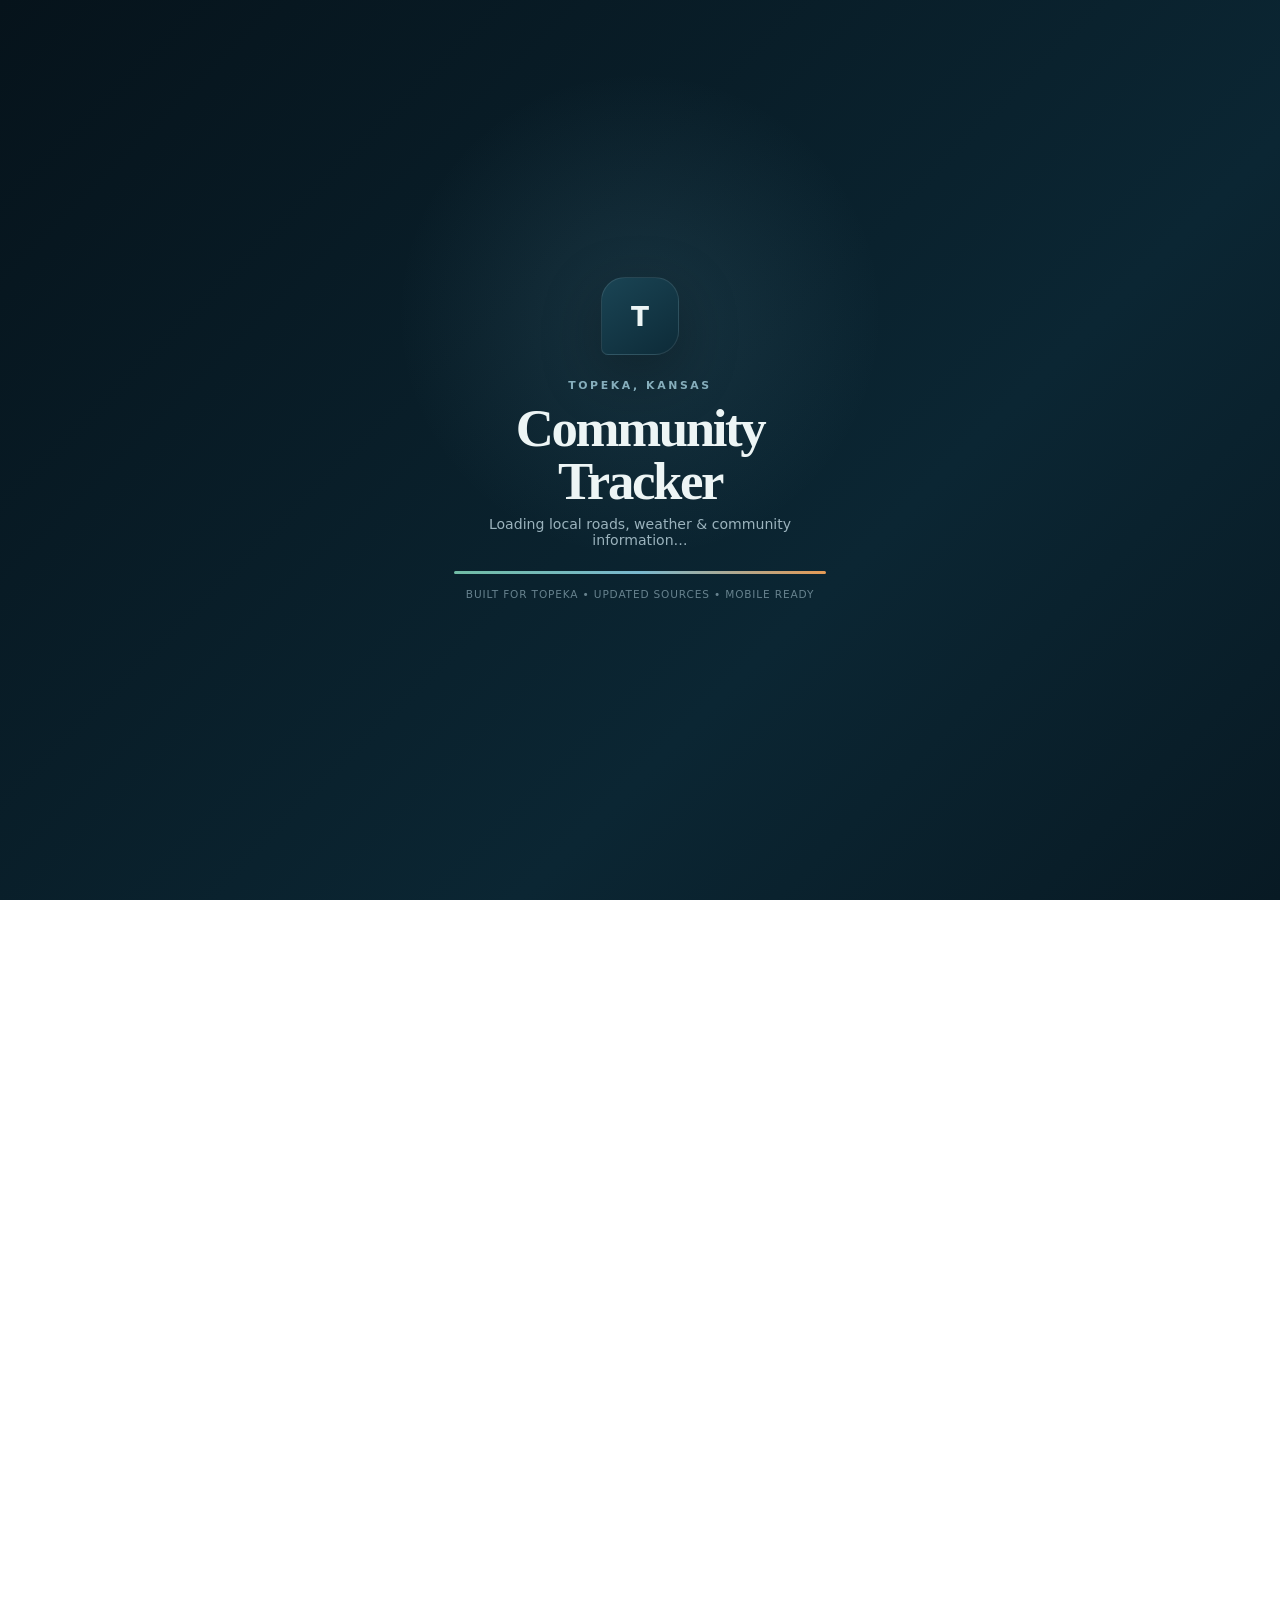
==== commit 9d309905: "updated all of this" ====
--- a/index.html
+++ b/index.html
@@ -1,197 +1,95 @@
 <!doctype html>
 <html lang="en" class="loading">
 <head>
-  <meta charset="utf-8" />
-  <meta name="viewport" content="width=device-width, initial-scale=1, viewport-fit=cover" />
-  <meta name="theme-color" content="#0b2435" />
-  <meta name="description" content="A polished Topeka, Kansas community dashboard for road projects, closures, weather, alerts, pothole reporting, local news, events, and the September 2026 construction report." />
-  <title>Topeka Community Tracker</title>
-  <link rel="preconnect" href="https://api.weather.gov" crossorigin>
-  <link rel="stylesheet" href="assets/styles.css" />
-  <script defer src="assets/app.js"></script>
+<meta charset="utf-8">
+<meta name="viewport" content="width=device-width,initial-scale=1,viewport-fit=cover">
+<meta name="theme-color" content="#07151d">
+<meta name="description" content="Topeka Community Tracker — roads, closures, seven-day weather, alerts, pothole reporting, WIBW news and live events.">
+<title>Topeka Community Tracker</title>
+<style>
+:root{--bg:#07151d;--bg2:#0a1d27;--panel:#0d2530;--panel2:#102d39;--panel3:#133643;--text:#edf5f5;--muted:#97acb3;--line:rgba(207,229,232,.11);--sage:#71bca5;--sky:#79b8ce;--amber:#e49a55;--red:#e36b69;--cream:#dfe9e7;--shadow:0 24px 80px rgba(0,0,0,.24);--radius:22px;--wrap:min(1180px,calc(100% - 34px))}
+*{box-sizing:border-box}html{scroll-behavior:smooth;scroll-padding-top:86px}body{margin:0;background:linear-gradient(180deg,#07151d,#081922 55%,#07151d);color:var(--text);font-family:Inter,ui-sans-serif,system-ui,-apple-system,"Segoe UI",sans-serif;-webkit-font-smoothing:antialiased}body:before{content:"";position:fixed;inset:0;pointer-events:none;background:radial-gradient(circle at 15% 10%,rgba(121,184,206,.07),transparent 25%),radial-gradient(circle at 85% 30%,rgba(113,188,165,.045),transparent 28%);z-index:-1}a{color:inherit}.wrap{width:var(--wrap);margin:auto}.site{opacity:0;transform:translateY(8px);transition:opacity .75s ease,transform .75s ease}.ready .site{opacity:1;transform:none}.loading,.loading body{overflow:hidden;height:100%}
+/* loader */
+.loader{position:fixed;inset:0;z-index:99999;background:#06131b;display:grid;place-items:center;transition:opacity 1s ease,visibility 1s ease}.loader.hide{opacity:0;visibility:hidden;pointer-events:none}.loader:before{content:"";position:absolute;inset:0;background:radial-gradient(circle at 50% 35%,rgba(121,184,206,.13),transparent 28%),linear-gradient(135deg,#06131b,#0b2633 65%,#081a24)}.loader-inner{position:relative;text-align:center;width:min(440px,calc(100% - 42px));padding:34px}.loader-mark{width:78px;height:78px;margin:0 auto 24px;border-radius:24px 24px 24px 7px;background:linear-gradient(145deg,#1a4454,#0d2b38);border:1px solid rgba(255,255,255,.1);display:grid;place-items:center;font-weight:900;font-size:1.65rem;box-shadow:0 18px 60px rgba(0,0,0,.32);animation:float 2.5s ease-in-out infinite}.loader-kicker{font-size:.68rem;letter-spacing:.24em;color:#86aebc;font-weight:850}.loader h1{margin:10px 0 8px;font:600 clamp(2rem,7vw,3.3rem)/1 Georgia,serif;letter-spacing:-.045em}.loader p{margin:0 0 23px;color:#9bb3bd;font-size:.88rem}.progress{height:3px;border-radius:100px;background:rgba(255,255,255,.08);overflow:hidden}.progress span{display:block;height:100%;width:0;background:linear-gradient(90deg,var(--sage),var(--sky),var(--amber));animation:loadbar 5.3s cubic-bezier(.2,.75,.3,1) forwards}.loader-note{margin-top:14px!important;font-size:.66rem!important;letter-spacing:.08em;color:#67828e!important}@keyframes loadbar{0%{width:0}20%{width:17%}52%{width:58%}80%{width:86%}100%{width:100%}}@keyframes float{50%{transform:translateY(-7px)}}
+/* nav */
+.topbar{position:sticky;top:0;z-index:1000;background:rgba(6,19,27,.84);backdrop-filter:blur(18px);border-bottom:1px solid var(--line)}.nav{height:74px;display:flex;align-items:center;gap:20px}.brand{display:flex;align-items:center;gap:10px;text-decoration:none}.brand-mark{width:37px;height:37px;border-radius:12px 12px 12px 5px;background:#153847;display:grid;place-items:center;font-weight:900}.brand-text b,.brand-text small{display:block}.brand-text b{font-size:.92rem}.brand-text small{font-size:.61rem;color:var(--muted);margin-top:2px}.navlinks{display:flex;gap:4px;margin-left:auto}.navlinks a{text-decoration:none;color:#a9bcc3;font-size:.78rem;font-weight:750;padding:9px 10px;border-radius:10px}.navlinks a:hover{background:rgba(255,255,255,.055);color:#fff}.nav-weather{min-width:165px;padding:7px 10px;border:1px solid var(--line);background:rgba(255,255,255,.035);border-radius:14px;display:flex;align-items:center;gap:9px;text-decoration:none}.nav-weather .ico{font-size:1.35rem}.nav-weather b,.nav-weather small{display:block;line-height:1}.nav-weather b{font-size:.88rem}.nav-weather small{font-size:.59rem;color:var(--muted);margin-top:5px;max-width:105px;white-space:nowrap;overflow:hidden;text-overflow:ellipsis}.menu{display:none;margin-left:auto;width:42px;height:42px;border:1px solid var(--line);border-radius:11px;background:transparent}.menu i{display:block;width:18px;height:2px;background:#dce8e8;margin:4px auto;border-radius:5px}
+/* hero */
+.hero{position:relative;overflow:hidden;border-bottom:1px solid var(--line)}.hero:before{content:"";position:absolute;inset:0;background:linear-gradient(120deg,rgba(121,184,206,.08),transparent 35%,rgba(228,154,85,.035)),radial-gradient(rgba(255,255,255,.032) 1px,transparent 1px);background-size:auto,24px 24px;mask-image:linear-gradient(#000,transparent 95%)}.hero-grid{position:relative;min-height:570px;padding:92px 0 82px;display:grid;grid-template-columns:1.1fr .9fr;gap:60px;align-items:center}.eyebrow{font-size:.65rem;letter-spacing:.18em;color:#83a7b3;font-weight:850;text-transform:uppercase}.hero h1{font:600 clamp(3.8rem,7.5vw,6.7rem)/.9 Georgia,serif;letter-spacing:-.06em;margin:16px 0 24px;max-width:760px}.hero h1 em{font-weight:500;color:var(--amber)}.hero-copy{font-size:1.02rem;line-height:1.75;color:#9fb2b9;max-width:690px}.hero-buttons{display:flex;gap:10px;flex-wrap:wrap;margin-top:28px}.btn{display:inline-flex;align-items:center;justify-content:center;text-decoration:none;border-radius:13px;padding:13px 17px;font-size:.8rem;font-weight:850;border:1px solid var(--line);transition:.2s}.btn.primary{background:var(--cream);color:#0b2028;border-color:transparent}.btn.primary:hover{transform:translateY(-2px)}.btn.secondary:hover{background:rgba(255,255,255,.06)}.hero-card{background:linear-gradient(150deg,rgba(16,45,57,.94),rgba(9,28,38,.96));border:1px solid var(--line);border-radius:28px;padding:24px;box-shadow:var(--shadow)}.hero-card-head{display:flex;justify-content:space-between;align-items:center;font-size:.62rem;letter-spacing:.12em;color:#7995a0;font-weight:800}.current-weather{display:flex;align-items:center;gap:17px;padding:25px 0;border-bottom:1px solid var(--line)}.current-weather .bigicon{font-size:2.4rem}.current-weather b{font:600 3.6rem/1 Georgia,serif;letter-spacing:-.06em}.current-weather div:last-child strong,.current-weather div:last-child span{display:block}.current-weather strong{font-size:.9rem}.current-weather span{font-size:.66rem;color:var(--muted);margin-top:5px}.hero-metrics{display:grid;grid-template-columns:repeat(3,1fr);gap:8px;margin-top:14px}.metric{padding:13px;border:1px solid var(--line);border-radius:14px;background:rgba(255,255,255,.025)}.metric b{display:block;font-size:1.15rem}.metric small{display:block;color:#86a0aa;font-size:.58rem;line-height:1.35;margin-top:4px}.creator-line{margin-top:24px;color:#78919a;font-size:.69rem;line-height:1.5}.creator-line b{color:#b9cacc}
+/* section basics */
+.section{padding:82px 0}.section-heading{display:flex;justify-content:space-between;gap:30px;align-items:end;margin-bottom:30px}.section-heading h2{font:600 clamp(2.1rem,4vw,3.5rem)/1.03 Georgia,serif;letter-spacing:-.045em;margin:10px 0 0}.section-heading>p{max-width:470px;color:var(--muted);line-height:1.65;font-size:.87rem;margin:0}.panel{background:linear-gradient(145deg,var(--panel),#0b202a);border:1px solid var(--line);border-radius:var(--radius);box-shadow:var(--shadow)}
+/* weather */
+.weather-section{padding-top:54px}.week-grid{display:grid;grid-template-columns:repeat(7,1fr);gap:10px}.day-card{background:linear-gradient(155deg,#102d39,#0a222d);border:1px solid var(--line);border-radius:18px;padding:16px 13px;min-height:170px;display:flex;flex-direction:column;align-items:center;text-align:center}.day-card .day{font-size:.65rem;letter-spacing:.1em;font-weight:850;color:#91aab2;text-transform:uppercase}.day-card img{width:52px;height:52px;object-fit:cover;border-radius:50%;margin:12px 0 7px}.day-card .wxemoji{font-size:2rem;margin:12px 0 9px}.temps{font:600 1.55rem/1 Georgia,serif}.temps span{font-size:.9rem;color:#78909a;margin-left:4px}.forecast-label{margin-top:8px;color:#8fa4ab;font-size:.62rem;line-height:1.35}.weather-status{margin-top:14px;display:flex;gap:10px;flex-wrap:wrap}.status-chip{padding:9px 12px;border-radius:99px;background:rgba(255,255,255,.035);border:1px solid var(--line);font-size:.68rem;color:#9db1b8}.status-chip.alert{color:#efb2ad;border-color:rgba(227,107,105,.25);background:rgba(227,107,105,.07)}
+/* live row */
+.quick-grid{display:grid;grid-template-columns:repeat(4,1fr);gap:12px}.quick{padding:18px;text-decoration:none;background:linear-gradient(145deg,#0d2631,#0a2029);border:1px solid var(--line);border-radius:17px;transition:.2s}.quick:hover{transform:translateY(-3px);border-color:rgba(121,184,206,.3)}.quick small{color:#7896a1;font-size:.58rem;letter-spacing:.11em;font-weight:850}.quick b{display:block;margin-top:7px;font-size:.94rem}.quick span{display:block;color:#8da3ab;font-size:.68rem;line-height:1.45;margin-top:5px}
+/* cost/status */
+.cost-layout{display:grid;grid-template-columns:.8fr 1.2fr;gap:16px}.cost-card{padding:27px}.total-label{font-size:.64rem;letter-spacing:.13em;color:#7f9aa4;font-weight:850}.total-cost{font:600 clamp(3.2rem,6vw,5.4rem)/1 Georgia,serif;letter-spacing:-.06em;margin:12px 0 13px;color:#dce9e7}.total-cost small{font-size:1rem;color:#8fa4ab;letter-spacing:0}.cost-card p{color:#8fa5ad;font-size:.78rem;line-height:1.6;margin:0}.chart{padding:27px}.chart-title{display:flex;justify-content:space-between;gap:20px;align-items:center;margin-bottom:24px}.chart-title b{font-size:1rem}.chart-title span{font-size:.64rem;color:#7f98a2}.bar-row{display:grid;grid-template-columns:140px 1fr 34px;gap:13px;align-items:center;margin:14px 0}.bar-row label{font-size:.72rem;color:#a9bbc1}.bar-track{height:11px;border-radius:99px;background:rgba(255,255,255,.055);overflow:hidden}.bar-fill{height:100%;border-radius:99px;background:linear-gradient(90deg,var(--sky),var(--sage));width:var(--w)}.bar-row.notstarted .bar-fill{background:linear-gradient(90deg,#7e8790,#a0acb2)}.bar-row.finished .bar-fill{background:linear-gradient(90deg,#668f7a,#83b298)}.bar-row strong{text-align:right;font-size:.82rem}
+/* roads */
+.filter-row{display:flex;gap:8px;flex-wrap:wrap;margin-bottom:20px}.filter{border:1px solid var(--line);background:#0c242e;color:#a8bac0;padding:9px 13px;border-radius:99px;font-size:.69rem;font-weight:800}.filter.active{background:#dfe9e7;color:#0b222b;border-color:#dfe9e7}.project-grid{display:grid;grid-template-columns:repeat(3,1fr);gap:13px}.project{padding:20px;background:linear-gradient(150deg,#0e2935,#0a212b);border:1px solid var(--line);border-radius:19px;transition:.25s;display:flex;flex-direction:column}.project:hover{transform:translateY(-3px);border-color:rgba(121,184,206,.24)}.project.hidden{display:none}.project-top{display:flex;justify-content:space-between;align-items:center}.status{font-size:.56rem;letter-spacing:.1em;font-weight:900;text-transform:uppercase;padding:6px 8px;border-radius:99px}.status.active{background:rgba(113,188,165,.11);color:#8dd1bc}.status.planning{background:rgba(151,172,179,.09);color:#9dafb5}.project-num{font-size:.6rem;color:#55717c}.project h3{font:600 1.48rem/1.1 Georgia,serif;margin:16px 0 6px}.project>p{color:#879da5;font-size:.72rem;line-height:1.55;min-height:48px}.project dl{margin:14px 0 0;border-top:1px solid var(--line);padding-top:12px;display:grid;gap:7px}.project dl div{display:flex;justify-content:space-between;gap:10px}.project dt{font-size:.62rem;color:#728d97}.project dd{margin:0;font-size:.67rem;font-weight:800;text-align:right}.project .cost{color:#d9a46e}.source-link{margin-top:auto;padding-top:13px;font-size:.61rem;color:#7fa7b6;text-decoration:none}.source-link:hover{text-decoration:underline}
+/* embeds */
+.embed-grid{display:grid;grid-template-columns:1fr 1fr;gap:16px}.embed{overflow:hidden}.embed-head{padding:16px 18px;border-bottom:1px solid var(--line);display:flex;justify-content:space-between;gap:15px;align-items:center}.embed-head b{font-size:.82rem}.embed-head small{display:block;color:#718d98;font-size:.57rem;letter-spacing:.1em;margin-top:3px}.embed-head a{font-size:.65rem;color:#93b6c2;text-decoration:none}.frame{height:560px;background:#fff;position:relative}.frame iframe{width:100%;height:100%;border:0;display:block}.frame-note{padding:11px 15px;background:#0a2029;color:#7f99a2;font-size:.62rem;border-top:1px solid var(--line)}.events-module{grid-column:1/-1}.events-module .frame{height:650px}.wibw-tabs{display:flex;gap:5px}.wibw-tabs button{border:1px solid var(--line);background:transparent;color:#8da7b0;padding:6px 8px;border-radius:8px;font-size:.61rem}.wibw-tabs button.active{background:#dce8e6;color:#0a2029}
+/* about/footer */
+.about-card{padding:31px;display:grid;grid-template-columns:auto 1fr;gap:22px;align-items:center}.avatar{width:68px;height:68px;border-radius:20px;background:linear-gradient(145deg,#1a4b5b,#102f3c);display:grid;place-items:center;font-size:1.4rem;font-weight:900;border:1px solid var(--line)}.about-card h3{margin:0 0 8px;font:600 1.7rem Georgia,serif}.about-card p{margin:0;color:#8fa4ac;line-height:1.65;font-size:.82rem}.footer{border-top:1px solid var(--line);padding:32px 0 44px;color:#69858f;font-size:.68rem}.footer-row{display:flex;justify-content:space-between;gap:20px;flex-wrap:wrap}.footer a{color:#8ca8b1}
+.reveal{opacity:0;transform:translateY(16px);transition:.7s ease}.reveal.visible{opacity:1;transform:none}
+@media(max-width:980px){.navlinks{position:absolute;left:17px;right:17px;top:78px;display:none;flex-direction:column;background:#0a2029;border:1px solid var(--line);padding:10px;border-radius:16px;box-shadow:var(--shadow)}.navlinks.open{display:flex}.navlinks a{padding:12px}.menu{display:block}.nav-weather{margin-left:auto}.hero-grid{grid-template-columns:1fr;gap:34px;padding-top:68px}.hero-card{max-width:640px}.week-grid{grid-template-columns:repeat(4,1fr)}.cost-layout,.embed-grid{grid-template-columns:1fr}.project-grid{grid-template-columns:repeat(2,1fr)}.events-module{grid-column:auto}.quick-grid{grid-template-columns:repeat(2,1fr)}}
+@media(max-width:650px){:root{--wrap:min(100% - 24px,1180px)}.nav{height:68px}.brand-text small{display:none}.nav-weather{min-width:0;width:44px;height:44px;padding:0;justify-content:center}.nav-weather .weather-text{display:none}.hero-grid{min-height:0;padding:58px 0 64px}.hero h1{font-size:clamp(3.25rem,17vw,4.75rem)}.hero-copy{font-size:.92rem}.hero-card{padding:18px}.hero-metrics{grid-template-columns:1fr}.section{padding:62px 0}.section-heading{display:block}.section-heading>p{margin-top:13px}.week-grid{display:flex;overflow-x:auto;padding-bottom:8px;scroll-snap-type:x mandatory}.day-card{min-width:132px;scroll-snap-align:start}.quick-grid{grid-template-columns:1fr 1fr}.cost-card,.chart{padding:20px}.bar-row{grid-template-columns:105px 1fr 28px;gap:8px}.project-grid{grid-template-columns:1fr}.project>p{min-height:0}.embed-grid{grid-template-columns:1fr}.frame{height:520px}.events-module .frame{height:600px}.embed-head{align-items:flex-start;flex-direction:column}.about-card{grid-template-columns:1fr}.avatar{width:58px;height:58px}.footer-row{display:block}.footer-row div+div{margin-top:8px}}
+@media(max-width:420px){.quick-grid{grid-template-columns:1fr}.hero-buttons .btn{width:100%}.current-weather b{font-size:3rem}.bar-row{grid-template-columns:92px 1fr 24px}}
+@media(prefers-reduced-motion:reduce){*{scroll-behavior:auto!important;animation-duration:.01ms!important;transition-duration:.01ms!important}}
+</style>
 </head>
 <body>
-  <div class="loader" id="loader" role="status" aria-live="polite" aria-label="Loading Topeka Community Tracker">
-    <div class="loader-bg" aria-hidden="true"></div>
-    <div class="loader-card">
-      <div class="loader-mark" aria-hidden="true">
-        <span class="loader-pin">T</span>
-        <span class="loader-rings"></span>
-      </div>
-      <p class="loader-kicker">TOPEKA, KANSAS</p>
-      <h1>Community Tracker</h1>
-      <p class="loader-copy" id="loaderCopy">Loading local information…</p>
-      <div class="loader-progress" aria-hidden="true"><span></span></div>
-      <div class="loader-dots" aria-hidden="true"><i></i><i></i><i></i></div>
-    </div>
-  </div>
-
-  <div class="site-shell" id="siteShell">
-    <header class="topbar" id="top">
-      <nav class="nav wrap" aria-label="Main navigation">
-        <a class="brand" href="#top" aria-label="Topeka Community Tracker home">
-          <span class="brand-mark">T</span>
-          <span><b>Topeka</b><small>Community Tracker</small></span>
-        </a>
-
-        <div class="navlinks" id="navlinks">
-          <a href="#dashboard">Dashboard</a>
-          <a href="#roads">Roads</a>
-          <a href="#fixit">Fix It</a>
-          <a href="#news">News</a>
-          <a href="#events">Events</a>
-          <a href="#report">Report</a>
-        </div>
-
-        <a class="weather-pill" id="weatherPill" href="https://www.weather.gov/top/" target="_blank" rel="noopener" aria-label="Open National Weather Service Topeka forecast">
-          <span class="weather-icon" id="weatherIcon" aria-hidden="true">◌</span>
-          <span class="weather-main"><b id="weatherTemp">--°</b><small id="weatherText">Loading weather</small></span>
-        </a>
-
-        <button class="menu-btn" id="menuBtn" type="button" aria-expanded="false" aria-controls="navlinks" aria-label="Open navigation"><span></span><span></span><span></span></button>
-      </nav>
-    </header>
-
-    <main>
-      <section class="hero">
-        <div class="hero-orb one"></div><div class="hero-orb two"></div>
-        <div class="wrap hero-layout">
-          <div class="hero-copy reveal">
-            <span class="eyebrow"><i></i> TOPEKA, KANSAS • LOCAL INFORMATION HUB</span>
-            <h1>Your city,<br><em>at a glance.</em></h1>
-            <p>Road construction, closures, weather alerts, pothole reporting, local news, community events, and the full September 2026 construction report in one calm, mobile-friendly dashboard.</p>
-            <div class="hero-actions">
-              <a class="btn primary" href="#dashboard">Explore dashboard <span>→</span></a>
-              <a class="btn ghost" href="#fixit">Report a pothole</a>
-            </div>
-            <div class="update-chip"><span></span> Road report updated September 8, 2026</div>
-          </div>
-
-          <aside class="hero-panel reveal" aria-label="Today in Topeka">
-            <div class="hero-panel-head"><span>LIVE SNAPSHOT</span><time id="localClock">Topeka</time></div>
-            <div class="hero-weather">
-              <div><span class="hero-weather-icon" id="heroWeatherIcon">◌</span><b id="heroTemp">--°</b></div>
-              <p><strong id="heroCondition">Loading current conditions</strong><span id="heroForecast">National Weather Service • Topeka</span></p>
-            </div>
-            <div class="alert-preview" id="alertPreview">
-              <span class="alert-dot"></span>
-              <div><small>WEATHER ALERTS</small><strong id="alertHeadline">Checking Shawnee County…</strong></div>
-            </div>
-            <div class="mini-metrics">
-              <div><b>8</b><span>active major projects</span></div>
-              <div><b>$354M</b><span>known major costs</span></div>
-              <div><b>12</b><span>projects reviewed</span></div>
-            </div>
-          </aside>
-        </div>
-      </section>
-
-      <section class="quickbar wrap reveal" aria-label="Quick actions">
-        <a href="#closures"><span class="quick-icon">↗</span><div><small>TRAFFIC</small><b>Road closures</b></div></a>
-        <a href="#alerts"><span class="quick-icon">☁</span><div><small>WEATHER</small><b>Local alerts</b></div></a>
-        <a href="#fixit"><span class="quick-icon">!</span><div><small>CITY SERVICE</small><b>Report a pothole</b></div></a>
-        <a href="#events"><span class="quick-icon">□</span><div><small>AROUND TOWN</small><b>Upcoming events</b></div></a>
-      </section>
-
-      <section class="section dashboard-section wrap" id="dashboard">
-        <div class="section-heading reveal">
-          <div><span class="eyebrow dark"><i></i> COMMUNITY DASHBOARD</span><h2>What you need, without the clutter.</h2></div>
-          <p>Each module has a direct source link. Embedded providers may occasionally block third-party framing; the source button always remains available.</p>
-        </div>
-
-        <div class="dashboard-grid">
-          <article class="dash-card weather-card reveal" id="alerts">
-            <div class="dash-card-head"><div><span class="module-icon">☁</span><div><small>NATIONAL WEATHER SERVICE</small><h3>Weather & alerts</h3></div></div><a href="https://www.weather.gov/top/" target="_blank" rel="noopener">Full forecast ↗</a></div>
-            <div class="weather-module">
-              <div class="weather-now"><span id="moduleWeatherIcon">◌</span><strong id="moduleTemp">--°</strong><div><b id="moduleCondition">Loading…</b><small id="moduleDetails">Topeka, Kansas</small></div></div>
-              <div class="weather-alert-box" id="weatherAlertBox"><span></span><div><small>ACTIVE ALERTS</small><b id="weatherAlertTitle">Checking current alerts…</b><p id="weatherAlertDesc">Live information from weather.gov.</p></div></div>
-              <div class="forecast-row" id="forecastRow"><div class="forecast-skeleton"></div><div class="forecast-skeleton"></div><div class="forecast-skeleton"></div></div>
-            </div>
-          </article>
-
-          <article class="dash-card roads-mini reveal">
-            <div class="dash-card-head"><div><span class="module-icon">⌁</span><div><small>SEPTEMBER 2026 REPORT</small><h3>Construction snapshot</h3></div></div><a href="#roads">All projects ↓</a></div>
-            <div class="road-big-number"><strong>8</strong><div><b>major projects</b><span>started & unfinished</span></div></div>
-            <div class="road-progress"><div><span style="width:66.7%"></span></div><small>8 active construction • 4 design / pre-construction</small></div>
-            <div class="road-mini-list"><span><i class="green"></i>I-70 Polk-Quincy <b>Late 2027</b></span><span><i class="green"></i>U.S. 24 improvements <b>2027</b></span><span><i class="orange"></i>Huntoon Gage→Harrison <b>2027–29</b></span></div>
-          </article>
-        </div>
-      </section>
-
-      <section class="section embed-section" id="closures">
-        <div class="wrap">
-          <div class="section-heading reveal"><div><span class="eyebrow dark"><i></i> ROAD CLOSURES & TRAFFIC</span><h2>See what’s happening on the roads.</h2></div><p>Use the live KanDrive map for closures, incidents, construction, and traffic conditions across Topeka and Kansas.</p></div>
-          <article class="embed-module reveal">
-            <div class="embed-toolbar"><div><span class="source-dot kdot"></span><div><small>OFFICIAL TRAFFIC SOURCE</small><b>KanDrive / KDOT</b></div></div><div class="embed-actions"><button class="refresh-frame" data-frame="kandriveFrame">Refresh</button><a href="https://www.kandrive.gov/" target="_blank" rel="noopener">Open full map ↗</a></div></div>
-            <div class="frame-wrap map-frame"><iframe id="kandriveFrame" src="https://www.kandrive.gov/" title="KanDrive road closures and traffic map" loading="lazy" referrerpolicy="no-referrer-when-downgrade"></iframe><div class="frame-note"><b>If the live map is blocked inside the page,</b> use “Open full map” above. Some government map providers prevent iframe display.</div></div>
-          </article>
-        </div>
-      </section>
-
-      <section class="section fixit-section" id="fixit">
-        <div class="wrap">
-          <div class="section-heading reveal"><div><span class="eyebrow dark"><i></i> FIX IT TOPEKA</span><h2>Spot a pothole? Put it on the map.</h2></div><p>The reporting portal is embedded below so you can submit a city issue without hunting for another page.</p></div>
-          <article class="embed-module warm reveal">
-            <div class="embed-toolbar"><div><span class="source-dot city"></span><div><small>CITY REPORTING TOOL</small><b>SeeClickFix • Topeka</b></div></div><div class="embed-actions"><button class="refresh-frame" data-frame="fixFrame">Refresh</button><a href="https://seeclickfix.com/web_portal/KcYwD6n2gsa9vsT2EGLr8Y1P/issues/map" target="_blank" rel="noopener">Open full reporter ↗</a></div></div>
-            <div class="frame-wrap tall-frame"><iframe id="fixFrame" src="https://seeclickfix.com/web_portal/KcYwD6n2gsa9vsT2EGLr8Y1P/issues/map" title="Topeka SeeClickFix issue reporting portal" loading="lazy" allow="geolocation" referrerpolicy="no-referrer-when-downgrade"></iframe><div class="frame-note"><b>Having trouble with the embedded form?</b> Open the full reporter above to use your location, upload photos, and submit directly.</div></div>
-          </article>
-        </div>
-      </section>
-
-      <section class="section roads-section wrap" id="roads">
-        <div class="section-heading reveal"><div><span class="eyebrow dark"><i></i> ROAD CONSTRUCTION</span><h2>Major Topeka-area projects.</h2></div><p>“Active” means physical road or bridge construction was verified as underway and unfinished on September 8, 2026.</p></div>
-        <div class="filter-row reveal" role="group" aria-label="Filter road projects"><button class="filter active" data-filter="all">All 12</button><button class="filter" data-filter="active">8 active</button><button class="filter" data-filter="planning">4 planning / unclear</button></div>
-        <div class="project-grid">
-          <article class="project reveal" data-status="active"><div class="project-top"><span class="status active">Active</span><span>01</span></div><h3>SW Topeka Blvd</h3><p>15th to 21st • Reconstruction, waterline and storm sewer.</p><dl><div><dt>Started</dt><dd>2025</dd></div><div><dt>Target</dt><dd>Winter 2026</dd></div><div><dt>Cost</dt><dd>~$8M</dd></div></dl></article>
-          <article class="project reveal" data-status="active"><div class="project-top"><span class="status active">Active</span><span>02</span></div><h3>SE 6th Avenue</h3><p>Golden to Rice • Roadway, bridge, stormwater and ADA work.</p><dl><div><dt>Started</dt><dd>Oct. 6, 2025</dd></div><div><dt>Target</dt><dd>Nov. 2026</dd></div></dl></article>
-          <article class="project reveal" data-status="active"><div class="project-top"><span class="status active">Active</span><span>03</span></div><h3>SW Fairlawn</h3><p>22nd/23rd to 28th • Street, utilities, bridge repair and widening.</p><dl><div><dt>Started</dt><dd>Aug. 25, 2025</dd></div><div><dt>Target</dt><dd>Oct. 2026</dd></div></dl></article>
-          <article class="project reveal" data-status="active"><div class="project-top"><span class="status active">Active</span><span>04</span></div><h3>SW Topeka Blvd</h3><p>29th to 37th • Rehabilitation, signals and utility work.</p><dl><div><dt>Started</dt><dd>Sept. 8, 2026</dd></div><div><dt>Target</dt><dd>Dec. 2027</dd></div><div><dt>Cost</dt><dd>~$6.2M</dd></div></dl></article>
-          <article class="project reveal" data-status="active"><div class="project-top"><span class="status active">Active</span><span>05</span></div><h3>SW Huntoon</h3><p>McAlister to Gage • Active pavement project west of Gage.</p><dl><div><dt>Substantial</dt><dd>Oct. 9, 2026</dd></div><div><dt>Final</dt><dd>Nov. 6, 2026</dd></div></dl></article>
-          <article class="project reveal featured-project" data-status="active"><div class="project-top"><span class="status active">Active</span><span>06</span></div><h3>I-70 Polk-Quincy</h3><p>Major KDOT downtown interstate reconstruction.</p><dl><div><dt>Started</dt><dd>Early 2025</dd></div><div><dt>Target</dt><dd>Late 2027</dd></div><div><dt>Cost</dt><dd>~$239M</dd></div></dl></article>
-          <article class="project reveal" data-status="active"><div class="project-top"><span class="status active">Active</span><span>07</span></div><h3>U.S. 24</h3><p>Kansas Ave to Muddy Creek • 5.5 miles plus bridges.</p><dl><div><dt>Started</dt><dd>July 2023</dd></div><div><dt>Target</dt><dd>2027</dd></div><div><dt>Cost</dt><dd>~$64.4M</dd></div></dl></article>
-          <article class="project reveal" data-status="active"><div class="project-top"><span class="status active">Active</span><span>08</span></div><h3>California Ave Bridge</h3><p>Bridge replacement over I-70 in east Topeka.</p><dl><div><dt>Construction</dt><dd>2026</dd></div><div><dt>Target</dt><dd>Late 2026</dd></div><div><dt>Cost</dt><dd>~$8M</dd></div></dl></article>
-          <article class="project reveal" data-status="planning"><div class="project-top"><span class="status planning">Pre-construction</span><span>09</span></div><h3>SW Huntoon</h3><p>Gage to Harrison • Design began in 2024.</p><dl><div><dt>Construction</dt><dd>2027–29</dd></div><div><dt>Cost</dt><dd>~$26M</dd></div></dl></article>
-          <article class="project reveal" data-status="planning"><div class="project-top"><span class="status planning">Unclear</span><span>10</span></div><h3>Central Highland Park II</h3><p>Indiana Avenue between 21st and 25th.</p><dl><div><dt>2026 budget</dt><dd>~$2.35M</dd></div></dl></article>
-          <article class="project reveal" data-status="planning"><div class="project-top"><span class="status planning">Design</span><span>11</span></div><h3>Oak Park / SE 42nd</h3><p>Street-repair engineering and stormwater assessment.</p></article>
-          <article class="project reveal" data-status="planning"><div class="project-top"><span class="status planning">Mixed</span><span>12</span></div><h3>SW 57th</h3><p>U.S. 75 to Topeka Blvd • Pavement and bridge planning.</p></article>
-        </div>
-      </section>
-
-      <section class="section news-section" id="news">
-        <div class="wrap">
-          <div class="section-heading reveal"><div><span class="eyebrow dark"><i></i> WIBW LOCAL NEWS</span><h2>Crime & breaking news, embedded.</h2></div><p>Browse WIBW directly inside the dashboard. The crime tab opens first; switch to local news whenever you want.</p></div>
-          <article class="embed-module reveal">
-            <div class="embed-toolbar tabs-toolbar"><div class="source-title"><span class="source-dot wibw"></span><div><small>LOCAL NEWS SOURCE</small><b>WIBW 13</b></div></div><div class="frame-tabs" role="tablist" aria-label="WIBW sections"><button class="frame-tab active" data-src="https://www.wibw.com/news/crime/" data-frame="wibwFrame">Crime</button><button class="frame-tab" data-src="https://www.wibw.com/news/" data-frame="wibwFrame">All News</button><button class="frame-tab" data-src="https://www.wibw.com/news/local/" data-frame="wibwFrame">Local</button></div><div class="embed-actions"><button class="refresh-frame" data-frame="wibwFrame">Refresh</button><a href="https://www.wibw.com/news/crime/" target="_blank" rel="noopener">Open WIBW ↗</a></div></div>
-            <div class="frame-wrap news-frame"><iframe id="wibwFrame" src="https://www.wibw.com/news/crime/" title="WIBW local crime news" loading="lazy" referrerpolicy="no-referrer-when-downgrade"></iframe><div class="frame-note"><b>If WIBW blocks the embedded view on your browser,</b> “Open WIBW” will always take you directly to the live source.</div></div>
-          </article>
-        </div>
-      </section>
-
-      <section class="section events-section" id="events">
-        <div class="wrap">
-          <div class="section-heading reveal"><div><span class="eyebrow light"><i></i> WHAT’S HAPPENING</span><h2>Upcoming Topeka events.</h2></div><p>A curated quick view plus the full Visit Topeka calendar embedded below.</p></div>
-          <div class="event-feature-grid reveal">
-            <a class="event-feature" href="https://www.visittopeka.com/listing/evergy-plaza/2796/" target="_blank" rel="noopener"><time><b>09</b><span>SEP</span></time><div><small>EVERGY PLAZA</small><h3>Live @ Lunch</h3><p>Wednesday, September 9</p></div><span>→</span></a>
-            <a class="event-feature" href="https://www.visittopeka.com/listing/evergy-plaza/2796/" target="_blank" rel="noopener"><time><b>10</b><span>SEP</span></time><div><small>EVERGY PLAZA</small><h3>Eats & Beats</h3><p>Thursday, September 10</p></div><span>→</span></a>
-            <a class="event-feature" href="https://www.visittopeka.com/listing/evergy-plaza/2796/" target="_blank" rel="noopener"><time><b>11</b><span>SEP</span></time><div><small>EVERGY PLAZA</small><h3>Friday Flicks</h3><p>Friday, September 11</p></div><span>→</span></a>
-            <a class="event-feature accent" href="https://www.visittopeka.com/event/touch-a-truck-returns-to-downtown-topeka-this-september/29972/" target="_blank" rel="noopener"><time><b>12</b><span>SEP</span></time><div><small>FREE • DOWNTOWN</small><h3>Touch-A-Truck</h3><p>9:30 AM–1:00 PM • Evergy Plaza</p></div><span>→</span></a>
-          </div>
-          <article class="embed-module dark-module reveal">
-            <div class="embed-toolbar"><div><span class="source-dot events"></span><div><small>LIVE COMMUNITY CALENDAR</small><b>Visit Topeka 365</b></div></div><div class="embed-actions"><button class="refresh-frame" data-frame="eventsFrame">Refresh</button><a href="https://www.visittopeka.com/events/calendar-of-events/" target="_blank" rel="noopener">Open full calendar ↗</a></div></div>
-            <div class="frame-wrap events-frame"><iframe id="eventsFrame" src="https://www.visittopeka.com/events/calendar-of-events/" title="Visit Topeka events calendar" loading="lazy" referrerpolicy="no-referrer-when-downgrade"></iframe><div class="frame-note"><b>Calendar not displaying?</b> Open the full calendar above. Event providers can change iframe permissions at any time.</div></div>
-          </article>
-        </div>
-      </section>
-
-      <section class="section report-section wrap" id="report">
-        <div class="section-heading reveal"><div><span class="eyebrow dark"><i></i> FULL ROAD REPORT</span><h2>Read the September 2026 PDF.</h2></div><p>The complete report is embedded below and can also be opened or downloaded separately.</p></div>
-        <article class="pdf-module reveal"><div class="pdf-toolbar"><div><span class="pdf-icon">PDF</span><div><b>Topeka Road Construction Tracker</b><small>September 8, 2026 • 5-page report</small></div></div><div><a href="Topeka_Road_Construction_Tracker_September_2026.pdf" target="_blank">Open ↗</a><a class="download" href="Topeka_Road_Construction_Tracker_September_2026.pdf" download>Download</a></div></div><iframe src="Topeka_Road_Construction_Tracker_September_2026.pdf#view=FitH" title="Topeka Road Construction Tracker PDF"></iframe></article>
-      </section>
-
-      <section class="sources-strip"><div class="wrap sources-inner"><div><span class="eyebrow light"><i></i> PRIMARY SOURCES</span><h2>Built around official and local information.</h2></div><div class="source-links"><a href="https://www.topeka.org/" target="_blank" rel="noopener">City of Topeka ↗</a><a href="https://www.ksdot.gov/" target="_blank" rel="noopener">KDOT ↗</a><a href="https://www.weather.gov/top/" target="_blank" rel="noopener">NWS Topeka ↗</a><a href="https://www.wibw.com/" target="_blank" rel="noopener">WIBW ↗</a><a href="https://www.visittopeka.com/events/calendar-of-events/" target="_blank" rel="noopener">Visit Topeka ↗</a></div></div></section>
-    </main>
-
-    <footer><div class="wrap"><div class="footer-brand"><span class="brand-mark">T</span><div><b>Topeka Community Tracker</b><small>Independent community information dashboard</small></div></div><p>Road data reflects the September 8, 2026 tracker. Live weather comes from the National Weather Service when available.</p><a href="#top">Back to top ↑</a></div></footer>
-  </div>
-</body>
-</html>
+<div class="loader" id="loader" aria-label="Loading Topeka Community Tracker"><div class="loader-inner"><div class="loader-mark">T</div><div class="loader-kicker">TOPEKA, KANSAS</div><h1>Community Tracker</h1><p>Loading local roads, weather & community information…</p><div class="progress"><span></span></div><p class="loader-note">BUILT FOR TOPEKA • UPDATED SOURCES • MOBILE READY</p></div></div>
+<div class="site">
+<header class="topbar"><div class="wrap nav"><a class="brand" href="#top"><span class="brand-mark">T</span><span class="brand-text"><b>Topeka Community Tracker</b><small>roads • weather • local information</small></span></a><nav class="navlinks" id="navlinks"><a href="#weather">Weather</a><a href="#roads">Roads</a><a href="#live">Live tools</a><a href="#events">Events</a><a href="#about">About</a><a href="#report">Report</a></nav><a class="nav-weather" href="#weather" aria-label="Open seven day weather"><span class="ico" id="navWeatherIcon">◌</span><span class="weather-text"><b id="navTemp">Loading…</b><small id="navCond">Topeka weather</small></span></a><button class="menu" id="menu" aria-label="Open menu"><i></i><i></i><i></i></button></div></header>
+<main id="top">
+<section class="hero"><div class="wrap hero-grid"><div><div class="eyebrow">TOPEKA, KANSAS • INDEPENDENT LOCAL DASHBOARD</div><h1>Know what’s happening <em>before you leave.</em></h1><p class="hero-copy">Road construction, closures, a seven-day forecast, weather alerts, pothole reporting, local news and community events — collected into one calmer, darker dashboard.</p><div class="hero-buttons"><a class="btn primary" href="#roads">View road projects</a><a class="btn secondary" href="#live">Report a pothole</a></div><p class="creator-line">Created by <b>Joseph Romero</b>, a Topeka resident tired of popped tires from potholes and being late because of road closures.</p></div><aside class="hero-card"><div class="hero-card-head"><span>LIVE TOPEKA SNAPSHOT</span><span id="updatedClock">Updating…</span></div><div class="current-weather"><span class="bigicon" id="heroIcon">◌</span><b id="heroTemp">--°</b><div><strong id="heroCondition">Loading current conditions</strong><span id="heroWind">National Weather Service</span></div></div><div class="hero-metrics"><div class="metric"><b>9</b><small>tracked projects started & unfinished</small></div><div class="metric"><b>3</b><small>tracked projects not started</small></div><div class="metric"><b>$372.6M</b><small>combined published/approved budgets</small></div></div></aside></div></section>
+<section class="section weather-section" id="weather"><div class="wrap"><div class="section-heading reveal"><div><div class="eyebrow">NATIONAL WEATHER SERVICE</div><h2>Topeka’s week at a glance.</h2></div><p>Current conditions and the next seven days are loaded automatically from the National Weather Service when the page opens.</p></div><div class="week-grid" id="weekGrid"><div class="day-card">Loading forecast…</div></div><div class="weather-status" id="weatherStatus"><span class="status-chip">Forecast source: weather.gov</span><span class="status-chip">Refreshing automatically</span></div></div></section>
+<section class="section"><div class="wrap"><div class="quick-grid reveal"><a class="quick" href="#closures"><small>TRAFFIC</small><b>Road closures</b><span>KanDrive and project traffic information.</span></a><a class="quick" href="#live"><small>CITY SERVICE</small><b>Report a pothole</b><span>Open Topeka’s SeeClickFix portal inside the site.</span></a><a class="quick" href="#news"><small>LOCAL NEWS</small><b>WIBW</b><span>Crime and local news in an embedded viewer.</span></a><a class="quick" href="#events"><small>AROUND TOWN</small><b>Live events</b><span>Visit Topeka’s calendar updates as events are added.</span></a></div></div></section>
+<section class="section" id="roadstats"><div class="wrap"><div class="section-heading reveal"><div><div class="eyebrow">PROJECT MONEY & STATUS</div><h2>What the tracked projects add up to.</h2></div><p>Budgets below use current City/KDOT figures where available. The Huntoon Gage-to-Harrison figure uses the newer $26.0636M City Council-approved total.</p></div><div class="cost-layout"><article class="panel cost-card reveal"><div class="total-label">COMBINED TRACKED PROJECT BUDGET</div><div class="total-cost">$372.6M <small>approx.</small></div><p>Exact arithmetic from the listed budgets is $372,604,970.89. This is a project-budget total, not necessarily dollars already spent, and it does not include every small maintenance job in Topeka.</p></article><article class="panel chart reveal"><div class="chart-title"><b>Tracked road-project status</b><span>12 major projects</span></div><div class="bar-row"><label>Started, unfinished</label><div class="bar-track"><div class="bar-fill" style="--w:75%"></div></div><strong>9</strong></div><div class="bar-row notstarted"><label>Not started</label><div class="bar-track"><div class="bar-fill" style="--w:25%"></div></div><strong>3</strong></div><div class="bar-row finished"><label>Finished</label><div class="bar-track"><div class="bar-fill" style="--w:0%"></div></div><strong>0</strong></div></article></div></div></section>
+<section class="section" id="roads"><div class="wrap"><div class="section-heading reveal"><div><div class="eyebrow">ROAD CONSTRUCTION</div><h2>Major projects & published costs.</h2></div><p>Each card shows the latest status and budget found for the 12 projects in this tracker. Click the source on a card to verify the underlying City/KDOT information.</p></div><div class="filter-row reveal"><button class="filter active" data-filter="all">All 12</button><button class="filter" data-filter="active">9 started / unfinished</button><button class="filter" data-filter="planning">3 not started</button></div><div class="project-grid" id="projectGrid">
+<article class="project reveal" data-status="active"><div class="project-top"><span class="status active">Under construction</span><span class="project-num">01</span></div><h3>SW Topeka Blvd</h3><p>15th to 21st • reconstruction, storm sewer and waterline replacement.</p><dl><div><dt>Schedule</dt><dd>Sep. 2025 → Spring 2027</dd></div><div><dt>Contractor</dt><dd>Sunflower Paving</dd></div><div><dt>Budget</dt><dd class="cost">$7,977,060</dd></div></dl><a class="source-link" href="https://topeka.gov/community/projects_plans/street_projects/index.php" target="_blank" rel="noopener">City project source ↗</a></article>
+<article class="project reveal" data-status="active"><div class="project-top"><span class="status active">Under construction</span><span class="project-num">02</span></div><h3>SE 6th Avenue</h3><p>Golden to Rice • pavement, bridge, curb/gutter and stormwater work.</p><dl><div><dt>Schedule</dt><dd>Oct. 2025 → Dec. 2026</dd></div><div><dt>Contractor</dt><dd>Kings Construction</dd></div><div><dt>Budget</dt><dd class="cost">$5,326,612</dd></div></dl><a class="source-link" href="https://topeka.gov/community/projects_plans/street_projects/index.php" target="_blank" rel="noopener">City project source ↗</a></article>
+<article class="project reveal" data-status="active"><div class="project-top"><span class="status active">Under construction</span><span class="project-num">03</span></div><h3>SW Fairlawn</h3><p>22nd Place to 28th • street, utilities, stormwater and Shunga bridge work.</p><dl><div><dt>Schedule</dt><dd>Aug. 2025 → Jan. 2027</dd></div><div><dt>Contractor</dt><dd>Sunflower Paving</dd></div><div><dt>Budget</dt><dd class="cost">$8,139,959.89</dd></div></dl><a class="source-link" href="https://topeka.gov/community/projects_plans/street_projects/index.php" target="_blank" rel="noopener">City project source ↗</a></article>
+<article class="project reveal" data-status="active"><div class="project-top"><span class="status active">Construction starting</span><span class="project-num">04</span></div><h3>SW Topeka Blvd</h3><p>29th to 37th • rehab, full intersection reconstruction, signals and utilities.</p><dl><div><dt>Schedule</dt><dd>Fall 2026 → 2027</dd></div><div><dt>Contractor</dt><dd>Bettis Asphalt</dd></div><div><dt>Budget</dt><dd class="cost">$6,196,939</dd></div></dl><a class="source-link" href="https://topeka.gov/community/projects_plans/street_projects/index.php" target="_blank" rel="noopener">City project source ↗</a></article>
+<article class="project reveal" data-status="active"><div class="project-top"><span class="status active">Under construction</span><span class="project-num">05</span></div><h3>SW Huntoon</h3><p>McAlister to Gage • mill & overlay, patching and curb replacement.</p><dl><div><dt>Construction</dt><dd>2026</dd></div><div><dt>Final estimate</dt><dd class="cost">$480,800</dd></div></dl><a class="source-link" href="https://files.topeka.gov/community/resolutions/2026/Resolution09762.pdf" target="_blank" rel="noopener">City approval source ↗</a></article>
+<article class="project reveal" data-status="active"><div class="project-top"><span class="status active">Under construction</span><span class="project-num">06</span></div><h3>I-70 Polk-Quincy</h3><p>MacVicar to 6th • 2.5-mile interstate reconstruction to six lanes.</p><dl><div><dt>Schedule</dt><dd>2025 → Late 2027</dd></div><div><dt>Budget</dt><dd class="cost">$239,000,000</dd></div></dl><a class="source-link" href="https://www.ksdot.gov/projects/northeast-kansas-projects/i-70-polk-quincy-viaduct" target="_blank" rel="noopener">KDOT project source ↗</a></article>
+<article class="project reveal" data-status="active"><div class="project-top"><span class="status active">Under construction</span><span class="project-num">07</span></div><h3>U.S. 24</h3><p>Kansas Ave to Muddy Creek • 5.5 miles, pavement/access work and bridge replacements.</p><dl><div><dt>Schedule</dt><dd>July 2023 → 2027</dd></div><div><dt>Budget</dt><dd class="cost">$64,400,000</dd></div></dl><a class="source-link" href="https://www.ksdot.gov/projects/northeast-kansas-projects/u-s-24-improvements-kansas-avenue-to-muddy-creek" target="_blank" rel="noopener">KDOT project source ↗</a></article>
+<article class="project reveal" data-status="active"><div class="project-top"><span class="status active">Under construction</span><span class="project-num">08</span></div><h3>California Ave Bridge</h3><p>Replacement of California Avenue bridge over I-70 in east Topeka.</p><dl><div><dt>Schedule</dt><dd>Spring → Fall 2026</dd></div><div><dt>Budget</dt><dd class="cost">$8,000,000</dd></div></dl><a class="source-link" href="https://www.ksdot.gov/projects/northeast-kansas-projects/california-avenue-over-i-70-bridge-replacement" target="_blank" rel="noopener">KDOT project source ↗</a></article>
+<article class="project reveal" data-status="planning"><div class="project-top"><span class="status planning">Not started</span><span class="project-num">09</span></div><h3>SW Huntoon</h3><p>Gage to Harrison • full reconstruction; 2026 utility relocations, roadway work 2027–29.</p><dl><div><dt>Status</dt><dd>Design / utilities</dd></div><div><dt>Latest approved total</dt><dd class="cost">$26,063,600</dd></div></dl><a class="source-link" href="https://granicus_production_attachments.s3.amazonaws.com/topeka/7be9be13cdaf45c2f2f2e01275b0ece20.html" target="_blank" rel="noopener">City Council source ↗</a></article>
+<article class="project reveal" data-status="active"><div class="project-top"><span class="status active">Under construction</span><span class="project-num">10</span></div><h3>Central Highland Park II</h3><p>SE Indiana, 21st to 25th • pavement reconstruction and related improvements.</p><dl><div><dt>Schedule</dt><dd>Jun. → Oct. 2026</dd></div><div><dt>Contractor</dt><dd>Kings Construction</dd></div><div><dt>Budget</dt><dd class="cost">$2,200,000</dd></div></dl><a class="source-link" href="https://topeka.gov/community/projects_plans/street_projects/index.php" target="_blank" rel="noopener">City project source ↗</a></article>
+<article class="project reveal" data-status="planning"><div class="project-top"><span class="status planning">Not started</span><span class="project-num">11</span></div><h3>Oak Park / SE 42nd</h3><p>Street repairs and stormwater work; waterline/42nd reconstruction may be added separately.</p><dl><div><dt>Status</dt><dd>Design</dd></div><div><dt>Planned start</dt><dd>Late 2026</dd></div><div><dt>Budget</dt><dd class="cost">$2,920,000</dd></div></dl><a class="source-link" href="https://topeka.gov/community/projects_plans/street_projects/index.php" target="_blank" rel="noopener">City project source ↗</a></article>
+<article class="project reveal" data-status="planning"><div class="project-top"><span class="status planning">Not started</span><span class="project-num">12</span></div><h3>SW 57th Street</h3><p>U.S. 75 to Topeka Blvd • heavy pavement rehabilitation/replacement in two phases.</p><dl><div><dt>Status</dt><dd>Design</dd></div><div><dt>Planned start</dt><dd>Early 2027</dd></div><div><dt>Budget</dt><dd class="cost">$1,900,000</dd></div></dl><a class="source-link" href="https://topeka.gov/community/projects_plans/street_projects/index.php" target="_blank" rel="noopener">City project source ↗</a></article>
+</div></div></section>
+<section class="section" id="live"><div class="wrap"><div class="section-heading reveal"><div><div class="eyebrow">LIVE TOOLS & SOURCES</div><h2>Use the services without hunting for them.</h2></div><p>These panels embed the original providers where possible. If a provider blocks embedding, use the “Open source” link in that panel.</p></div><div class="embed-grid"><article class="panel embed reveal"><div class="embed-head"><div><b>Report a pothole / city issue</b><small>TOPEKA SEECLICKFIX</small></div><a href="https://seeclickfix.com/web_portal/KcYwD6n2gsa9vsT2EGLr8Y1P/issues/map" target="_blank" rel="noopener">Open source ↗</a></div><div class="frame"><iframe src="https://seeclickfix.com/web_portal/KcYwD6n2gsa9vsT2EGLr8Y1P/issues/map" loading="lazy" title="Topeka SeeClickFix"></iframe></div><div class="frame-note">Location/photo permissions can work better in the full source if your browser restricts them inside an embed.</div></article><article class="panel embed reveal" id="closures"><div class="embed-head"><div><b>Road closures & traffic</b><small>KANDRIVE / KDOT</small></div><a href="https://www.kandrive.gov/" target="_blank" rel="noopener">Open source ↗</a></div><div class="frame"><iframe src="https://www.kandrive.gov/" loading="lazy" title="KanDrive traffic and closures"></iframe></div><div class="frame-note">KanDrive is the live state source for highway conditions and closures.</div></article><article class="panel embed reveal" id="news"><div class="embed-head"><div><b>WIBW local news</b><small>CRIME • LOCAL • ALL NEWS</small></div><div class="wibw-tabs"><button class="active" data-wibw="https://www.wibw.com/news/crime/">Crime</button><button data-wibw="https://www.wibw.com/news/local/">Local</button><button data-wibw="https://www.wibw.com/news/">All</button></div></div><div class="frame"><iframe id="wibwFrame" src="https://www.wibw.com/news/crime/" loading="lazy" title="WIBW local news"></iframe></div><div class="frame-note">WIBW can change iframe permissions. If it is blocked, <a href="https://www.wibw.com/news/" target="_blank" rel="noopener">open WIBW directly</a>.</div></article><article class="panel embed events-module reveal" id="events"><div class="embed-head"><div><b>Live Topeka events calendar</b><small>VISIT TOPEKA 365 • AUTO-UPDATES AT THE SOURCE</small></div><a href="https://www.visittopeka.com/events/calendar-of-events/" target="_blank" rel="noopener">Open full calendar ↗</a></div><div class="frame"><iframe src="https://www.visittopeka.com/events/calendar-of-events/" loading="lazy" title="Visit Topeka events calendar"></iframe></div><div class="frame-note"><b>Automatic event updates:</b> this embedded calendar reflects new events whenever Visit Topeka updates its calendar, so you do not have to edit GitHub for every new listing.</div></article></div></div></section>
+<section class="section" id="about"><div class="wrap"><article class="panel about-card reveal"><div class="avatar">JR</div><div><div class="eyebrow">WHY THIS EXISTS</div><h3>Built by Joseph Romero, a Topeka resident.</h3><p>I made this site because I’m tired of popping tires on potholes and being late because of road closures. The goal is simple: make Topeka’s road projects, weather, closures, reporting tools, news and events easier to see in one place. This is an independent community project and is not an official City of Topeka or KDOT website.</p></div></article></div></section>
+<section class="section" id="report"><div class="wrap"><div class="section-heading reveal"><div><div class="eyebrow">SEPTEMBER 2026 REPORT</div><h2>Read the original PDF.</h2></div><p>The original road-construction report remains available below. The live website now contains newer project-status and budget details than that first PDF.</p></div><article class="panel embed reveal"><div class="embed-head"><div><b>Topeka Road Construction Tracker</b><small>ORIGINAL SEPTEMBER 2026 PDF</small></div><a href="Topeka_Road_Construction_Tracker_September_2026.pdf" target="_blank">Open PDF ↗</a></div><div class="frame" style="height:760px"><iframe src="Topeka_Road_Construction_Tracker_September_2026.pdf" title="Topeka road construction PDF"></iframe></div></article></div></section>
+</main>
+<footer class="footer"><div class="wrap footer-row"><div>© 2026 Topeka Community Tracker • Created by Joseph Romero</div><div>Independent community resource • <a href="https://topeka.gov/" target="_blank" rel="noopener">City of Topeka</a> • <a href="https://www.ksdot.gov/" target="_blank" rel="noopener">KDOT</a> • <a href="https://www.weather.gov/" target="_blank" rel="noopener">NWS</a></div></div></footer>
+</div>
+<script>
+const $=s=>document.querySelector(s), $$=s=>[...document.querySelectorAll(s)];
+// Loader: intentionally long, but never waits on iframes.
+const bootAt=performance.now();
+function finishLoader(){const elapsed=performance.now()-bootAt;const wait=Math.max(0,5500-elapsed);setTimeout(()=>{document.documentElement.classList.remove('loading');document.documentElement.classList.add('ready');const l=$('#loader');l.classList.add('hide');setTimeout(()=>l.remove(),1100)},wait)}
+if(document.readyState==='loading') document.addEventListener('DOMContentLoaded',finishLoader,{once:true}); else finishLoader();
+setTimeout(()=>{if($('#loader')){document.documentElement.classList.remove('loading');document.documentElement.classList.add('ready');$('#loader').classList.add('hide')}},8000);
+// Mobile nav
+$('#menu').addEventListener('click',()=>$('#navlinks').classList.toggle('open')); $$('#navlinks a').forEach(a=>a.addEventListener('click',()=>$('#navlinks').classList.remove('open')));
+// Reveal
+const io=new IntersectionObserver(es=>es.forEach(e=>{if(e.isIntersecting){e.target.classList.add('visible');io.unobserve(e.target)}}),{threshold:.08}); $$('.reveal').forEach(el=>io.observe(el));
+// Road filters
+$$('.filter').forEach(btn=>btn.addEventListener('click',()=>{$$('.filter').forEach(b=>b.classList.remove('active'));btn.classList.add('active');const f=btn.dataset.filter;$$('.project').forEach(p=>p.classList.toggle('hidden',f!=='all'&&p.dataset.status!==f))}));
+// WIBW tabs
+$$('[data-wibw]').forEach(btn=>btn.addEventListener('click',()=>{$$('[data-wibw]').forEach(b=>b.classList.remove('active'));btn.classList.add('active');$('#wibwFrame').src=btn.dataset.wibw}));
+// Weather helpers
+function iconEmoji(text=''){text=text.toLowerCase();if(text.includes('thunder'))return'⛈️';if(text.includes('snow')||text.includes('sleet'))return'🌨️';if(text.includes('rain')||text.includes('shower'))return'🌧️';if(text.includes('fog'))return'🌫️';if(text.includes('partly')||text.includes('mostly cloudy'))return'⛅';if(text.includes('cloud'))return'☁️';if(text.includes('sun')||text.includes('clear'))return'☀️';return'🌤️'}
+function groupForecast(periods){const days=[];for(const p of periods){let key=new Date(p.startTime).toLocaleDateString('en-US',{weekday:'short',month:'short',day:'numeric'});let d=days.find(x=>x.key===key);if(!d){d={key,date:new Date(p.startTime),day:null,night:null};days.push(d)} if(p.isDaytime)d.day=p;else d.night=p}return days.slice(0,7)}
+async function loadWeather(){try{const point=await fetch('https://api.weather.gov/points/39.0473,-95.6752',{headers:{'Accept':'application/geo+json'}}).then(r=>{if(!r.ok)throw Error('points');return r.json()});const forecastUrl=point.properties.forecast;const obsStations=point.properties.observationStations;const [forecast,stations]=await Promise.all([fetch(forecastUrl).then(r=>r.json()),fetch(obsStations).then(r=>r.json())]);const station=stations.features?.[0]?.id;let obs=null;if(station){try{obs=await fetch(station+'/observations/latest').then(r=>r.json())}catch(e){}}
+const periods=forecast.properties.periods||[];const currentPeriod=periods[0]||{};let temp=currentPeriod.temperature;let cond=currentPeriod.shortForecast||'Forecast available';let wind=currentPeriod.windSpeed?`${currentPeriod.windSpeed} ${currentPeriod.windDirection||''}`:'National Weather Service';if(obs?.properties?.temperature?.value!=null){temp=Math.round(obs.properties.temperature.value*9/5+32);cond=obs.properties.textDescription||cond;const mph=obs.properties.windSpeed?.value!=null?Math.round(obs.properties.windSpeed.value*0.621371):null;if(mph!=null)wind=`Wind ${mph} mph`}
+$('#navTemp').textContent=`${temp}°F`;$('#navCond').textContent=cond;$('#navWeatherIcon').textContent=iconEmoji(cond);$('#heroTemp').textContent=`${temp}°`;$('#heroCondition').textContent=cond;$('#heroWind').textContent=wind;$('#heroIcon').textContent=iconEmoji(cond);$('#updatedClock').textContent=new Date().toLocaleTimeString([],{hour:'numeric',minute:'2-digit'});
+const days=groupForecast(periods);$('#weekGrid').innerHTML=days.map((d,i)=>{const day=d.day||d.night||{};const hi=d.day?.temperature ?? '--';const lo=d.night?.temperature ?? (i&&days[i-1]?.night?.temperature) ?? '--';const label=d.day?.shortForecast||d.night?.shortForecast||'';const nm=i===0?'Today':d.date.toLocaleDateString('en-US',{weekday:'short'});return `<article class="day-card"><div class="day">${nm}</div><div class="wxemoji">${iconEmoji(label)}</div><div class="temps">${hi}° <span>${lo}°</span></div><div class="forecast-label">${label}</div></article>`}).join('');
+// alerts
+try{const alerts=await fetch('https://api.weather.gov/alerts/active?zone=KSZ039').then(r=>r.json());const count=alerts.features?.length||0;if(count){const names=alerts.features.slice(0,2).map(a=>a.properties.event).join(' • ');$('#weatherStatus').insertAdjacentHTML('beforeend',`<span class="status-chip alert">${count} active alert${count===1?'':'s'}: ${names}</span>`)}else $('#weatherStatus').insertAdjacentHTML('beforeend','<span class="status-chip">No active Shawnee County weather alerts found</span>')}catch(e){}
+}catch(err){$('#weekGrid').innerHTML='<article class="day-card">Weather service temporarily unavailable. Use the NWS source link.</article>';$('#navTemp').textContent='NWS';$('#navCond').textContent='Weather unavailable';$('#heroCondition').textContent='Weather temporarily unavailable'}}
+loadWeather();setInterval(loadWeather,15*60*1000);
+</script>
+</body></html>
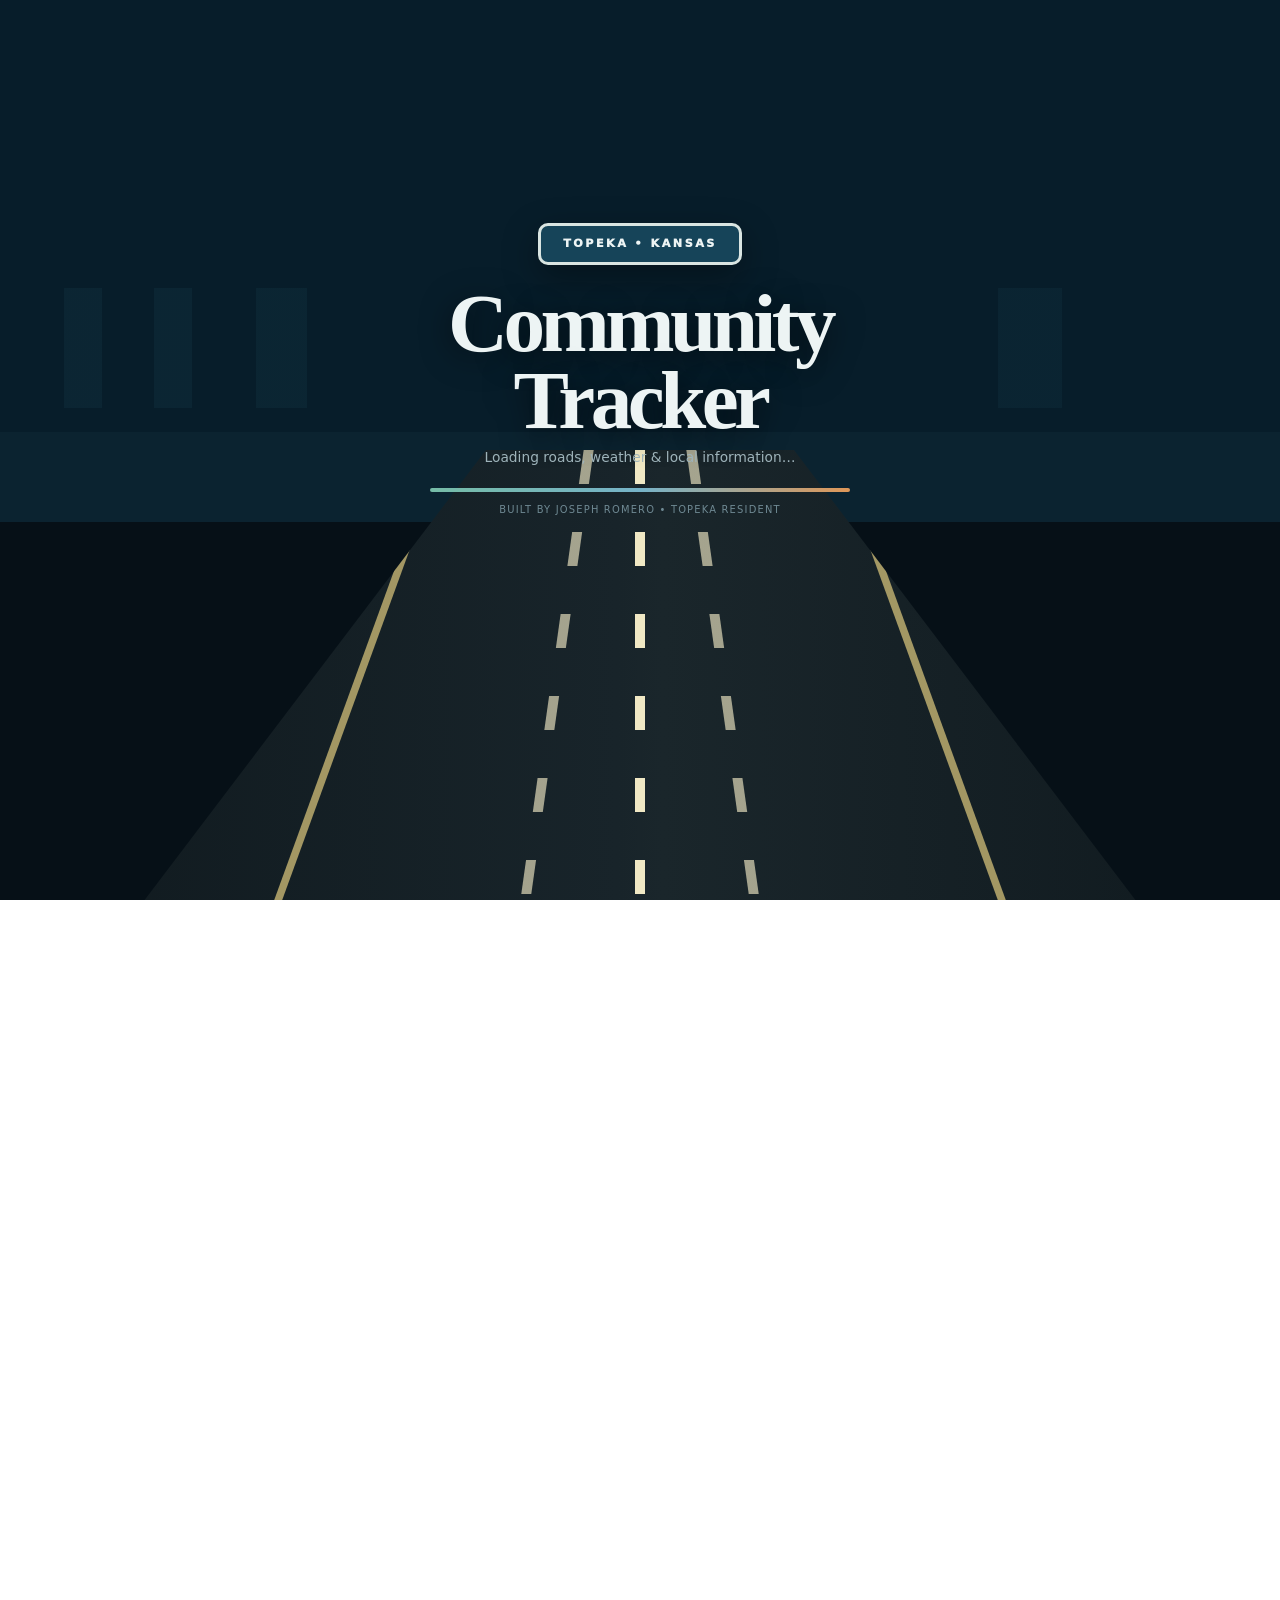
==== commit 24a6e1b2: "updated interface for fluid dynamic overlay -fixed" ====
--- a/index.html
+++ b/index.html
@@ -1,95 +1 @@
-<!doctype html>
-<html lang="en" class="loading">
-<head>
-<meta charset="utf-8">
-<meta name="viewport" content="width=device-width,initial-scale=1,viewport-fit=cover">
-<meta name="theme-color" content="#07151d">
-<meta name="description" content="Topeka Community Tracker — roads, closures, seven-day weather, alerts, pothole reporting, WIBW news and live events.">
-<title>Topeka Community Tracker</title>
-<style>
-:root{--bg:#07151d;--bg2:#0a1d27;--panel:#0d2530;--panel2:#102d39;--panel3:#133643;--text:#edf5f5;--muted:#97acb3;--line:rgba(207,229,232,.11);--sage:#71bca5;--sky:#79b8ce;--amber:#e49a55;--red:#e36b69;--cream:#dfe9e7;--shadow:0 24px 80px rgba(0,0,0,.24);--radius:22px;--wrap:min(1180px,calc(100% - 34px))}
-*{box-sizing:border-box}html{scroll-behavior:smooth;scroll-padding-top:86px}body{margin:0;background:linear-gradient(180deg,#07151d,#081922 55%,#07151d);color:var(--text);font-family:Inter,ui-sans-serif,system-ui,-apple-system,"Segoe UI",sans-serif;-webkit-font-smoothing:antialiased}body:before{content:"";position:fixed;inset:0;pointer-events:none;background:radial-gradient(circle at 15% 10%,rgba(121,184,206,.07),transparent 25%),radial-gradient(circle at 85% 30%,rgba(113,188,165,.045),transparent 28%);z-index:-1}a{color:inherit}.wrap{width:var(--wrap);margin:auto}.site{opacity:0;transform:translateY(8px);transition:opacity .75s ease,transform .75s ease}.ready .site{opacity:1;transform:none}.loading,.loading body{overflow:hidden;height:100%}
-/* loader */
-.loader{position:fixed;inset:0;z-index:99999;background:#06131b;display:grid;place-items:center;transition:opacity 1s ease,visibility 1s ease}.loader.hide{opacity:0;visibility:hidden;pointer-events:none}.loader:before{content:"";position:absolute;inset:0;background:radial-gradient(circle at 50% 35%,rgba(121,184,206,.13),transparent 28%),linear-gradient(135deg,#06131b,#0b2633 65%,#081a24)}.loader-inner{position:relative;text-align:center;width:min(440px,calc(100% - 42px));padding:34px}.loader-mark{width:78px;height:78px;margin:0 auto 24px;border-radius:24px 24px 24px 7px;background:linear-gradient(145deg,#1a4454,#0d2b38);border:1px solid rgba(255,255,255,.1);display:grid;place-items:center;font-weight:900;font-size:1.65rem;box-shadow:0 18px 60px rgba(0,0,0,.32);animation:float 2.5s ease-in-out infinite}.loader-kicker{font-size:.68rem;letter-spacing:.24em;color:#86aebc;font-weight:850}.loader h1{margin:10px 0 8px;font:600 clamp(2rem,7vw,3.3rem)/1 Georgia,serif;letter-spacing:-.045em}.loader p{margin:0 0 23px;color:#9bb3bd;font-size:.88rem}.progress{height:3px;border-radius:100px;background:rgba(255,255,255,.08);overflow:hidden}.progress span{display:block;height:100%;width:0;background:linear-gradient(90deg,var(--sage),var(--sky),var(--amber));animation:loadbar 5.3s cubic-bezier(.2,.75,.3,1) forwards}.loader-note{margin-top:14px!important;font-size:.66rem!important;letter-spacing:.08em;color:#67828e!important}@keyframes loadbar{0%{width:0}20%{width:17%}52%{width:58%}80%{width:86%}100%{width:100%}}@keyframes float{50%{transform:translateY(-7px)}}
-/* nav */
-.topbar{position:sticky;top:0;z-index:1000;background:rgba(6,19,27,.84);backdrop-filter:blur(18px);border-bottom:1px solid var(--line)}.nav{height:74px;display:flex;align-items:center;gap:20px}.brand{display:flex;align-items:center;gap:10px;text-decoration:none}.brand-mark{width:37px;height:37px;border-radius:12px 12px 12px 5px;background:#153847;display:grid;place-items:center;font-weight:900}.brand-text b,.brand-text small{display:block}.brand-text b{font-size:.92rem}.brand-text small{font-size:.61rem;color:var(--muted);margin-top:2px}.navlinks{display:flex;gap:4px;margin-left:auto}.navlinks a{text-decoration:none;color:#a9bcc3;font-size:.78rem;font-weight:750;padding:9px 10px;border-radius:10px}.navlinks a:hover{background:rgba(255,255,255,.055);color:#fff}.nav-weather{min-width:165px;padding:7px 10px;border:1px solid var(--line);background:rgba(255,255,255,.035);border-radius:14px;display:flex;align-items:center;gap:9px;text-decoration:none}.nav-weather .ico{font-size:1.35rem}.nav-weather b,.nav-weather small{display:block;line-height:1}.nav-weather b{font-size:.88rem}.nav-weather small{font-size:.59rem;color:var(--muted);margin-top:5px;max-width:105px;white-space:nowrap;overflow:hidden;text-overflow:ellipsis}.menu{display:none;margin-left:auto;width:42px;height:42px;border:1px solid var(--line);border-radius:11px;background:transparent}.menu i{display:block;width:18px;height:2px;background:#dce8e8;margin:4px auto;border-radius:5px}
-/* hero */
-.hero{position:relative;overflow:hidden;border-bottom:1px solid var(--line)}.hero:before{content:"";position:absolute;inset:0;background:linear-gradient(120deg,rgba(121,184,206,.08),transparent 35%,rgba(228,154,85,.035)),radial-gradient(rgba(255,255,255,.032) 1px,transparent 1px);background-size:auto,24px 24px;mask-image:linear-gradient(#000,transparent 95%)}.hero-grid{position:relative;min-height:570px;padding:92px 0 82px;display:grid;grid-template-columns:1.1fr .9fr;gap:60px;align-items:center}.eyebrow{font-size:.65rem;letter-spacing:.18em;color:#83a7b3;font-weight:850;text-transform:uppercase}.hero h1{font:600 clamp(3.8rem,7.5vw,6.7rem)/.9 Georgia,serif;letter-spacing:-.06em;margin:16px 0 24px;max-width:760px}.hero h1 em{font-weight:500;color:var(--amber)}.hero-copy{font-size:1.02rem;line-height:1.75;color:#9fb2b9;max-width:690px}.hero-buttons{display:flex;gap:10px;flex-wrap:wrap;margin-top:28px}.btn{display:inline-flex;align-items:center;justify-content:center;text-decoration:none;border-radius:13px;padding:13px 17px;font-size:.8rem;font-weight:850;border:1px solid var(--line);transition:.2s}.btn.primary{background:var(--cream);color:#0b2028;border-color:transparent}.btn.primary:hover{transform:translateY(-2px)}.btn.secondary:hover{background:rgba(255,255,255,.06)}.hero-card{background:linear-gradient(150deg,rgba(16,45,57,.94),rgba(9,28,38,.96));border:1px solid var(--line);border-radius:28px;padding:24px;box-shadow:var(--shadow)}.hero-card-head{display:flex;justify-content:space-between;align-items:center;font-size:.62rem;letter-spacing:.12em;color:#7995a0;font-weight:800}.current-weather{display:flex;align-items:center;gap:17px;padding:25px 0;border-bottom:1px solid var(--line)}.current-weather .bigicon{font-size:2.4rem}.current-weather b{font:600 3.6rem/1 Georgia,serif;letter-spacing:-.06em}.current-weather div:last-child strong,.current-weather div:last-child span{display:block}.current-weather strong{font-size:.9rem}.current-weather span{font-size:.66rem;color:var(--muted);margin-top:5px}.hero-metrics{display:grid;grid-template-columns:repeat(3,1fr);gap:8px;margin-top:14px}.metric{padding:13px;border:1px solid var(--line);border-radius:14px;background:rgba(255,255,255,.025)}.metric b{display:block;font-size:1.15rem}.metric small{display:block;color:#86a0aa;font-size:.58rem;line-height:1.35;margin-top:4px}.creator-line{margin-top:24px;color:#78919a;font-size:.69rem;line-height:1.5}.creator-line b{color:#b9cacc}
-/* section basics */
-.section{padding:82px 0}.section-heading{display:flex;justify-content:space-between;gap:30px;align-items:end;margin-bottom:30px}.section-heading h2{font:600 clamp(2.1rem,4vw,3.5rem)/1.03 Georgia,serif;letter-spacing:-.045em;margin:10px 0 0}.section-heading>p{max-width:470px;color:var(--muted);line-height:1.65;font-size:.87rem;margin:0}.panel{background:linear-gradient(145deg,var(--panel),#0b202a);border:1px solid var(--line);border-radius:var(--radius);box-shadow:var(--shadow)}
-/* weather */
-.weather-section{padding-top:54px}.week-grid{display:grid;grid-template-columns:repeat(7,1fr);gap:10px}.day-card{background:linear-gradient(155deg,#102d39,#0a222d);border:1px solid var(--line);border-radius:18px;padding:16px 13px;min-height:170px;display:flex;flex-direction:column;align-items:center;text-align:center}.day-card .day{font-size:.65rem;letter-spacing:.1em;font-weight:850;color:#91aab2;text-transform:uppercase}.day-card img{width:52px;height:52px;object-fit:cover;border-radius:50%;margin:12px 0 7px}.day-card .wxemoji{font-size:2rem;margin:12px 0 9px}.temps{font:600 1.55rem/1 Georgia,serif}.temps span{font-size:.9rem;color:#78909a;margin-left:4px}.forecast-label{margin-top:8px;color:#8fa4ab;font-size:.62rem;line-height:1.35}.weather-status{margin-top:14px;display:flex;gap:10px;flex-wrap:wrap}.status-chip{padding:9px 12px;border-radius:99px;background:rgba(255,255,255,.035);border:1px solid var(--line);font-size:.68rem;color:#9db1b8}.status-chip.alert{color:#efb2ad;border-color:rgba(227,107,105,.25);background:rgba(227,107,105,.07)}
-/* live row */
-.quick-grid{display:grid;grid-template-columns:repeat(4,1fr);gap:12px}.quick{padding:18px;text-decoration:none;background:linear-gradient(145deg,#0d2631,#0a2029);border:1px solid var(--line);border-radius:17px;transition:.2s}.quick:hover{transform:translateY(-3px);border-color:rgba(121,184,206,.3)}.quick small{color:#7896a1;font-size:.58rem;letter-spacing:.11em;font-weight:850}.quick b{display:block;margin-top:7px;font-size:.94rem}.quick span{display:block;color:#8da3ab;font-size:.68rem;line-height:1.45;margin-top:5px}
-/* cost/status */
-.cost-layout{display:grid;grid-template-columns:.8fr 1.2fr;gap:16px}.cost-card{padding:27px}.total-label{font-size:.64rem;letter-spacing:.13em;color:#7f9aa4;font-weight:850}.total-cost{font:600 clamp(3.2rem,6vw,5.4rem)/1 Georgia,serif;letter-spacing:-.06em;margin:12px 0 13px;color:#dce9e7}.total-cost small{font-size:1rem;color:#8fa4ab;letter-spacing:0}.cost-card p{color:#8fa5ad;font-size:.78rem;line-height:1.6;margin:0}.chart{padding:27px}.chart-title{display:flex;justify-content:space-between;gap:20px;align-items:center;margin-bottom:24px}.chart-title b{font-size:1rem}.chart-title span{font-size:.64rem;color:#7f98a2}.bar-row{display:grid;grid-template-columns:140px 1fr 34px;gap:13px;align-items:center;margin:14px 0}.bar-row label{font-size:.72rem;color:#a9bbc1}.bar-track{height:11px;border-radius:99px;background:rgba(255,255,255,.055);overflow:hidden}.bar-fill{height:100%;border-radius:99px;background:linear-gradient(90deg,var(--sky),var(--sage));width:var(--w)}.bar-row.notstarted .bar-fill{background:linear-gradient(90deg,#7e8790,#a0acb2)}.bar-row.finished .bar-fill{background:linear-gradient(90deg,#668f7a,#83b298)}.bar-row strong{text-align:right;font-size:.82rem}
-/* roads */
-.filter-row{display:flex;gap:8px;flex-wrap:wrap;margin-bottom:20px}.filter{border:1px solid var(--line);background:#0c242e;color:#a8bac0;padding:9px 13px;border-radius:99px;font-size:.69rem;font-weight:800}.filter.active{background:#dfe9e7;color:#0b222b;border-color:#dfe9e7}.project-grid{display:grid;grid-template-columns:repeat(3,1fr);gap:13px}.project{padding:20px;background:linear-gradient(150deg,#0e2935,#0a212b);border:1px solid var(--line);border-radius:19px;transition:.25s;display:flex;flex-direction:column}.project:hover{transform:translateY(-3px);border-color:rgba(121,184,206,.24)}.project.hidden{display:none}.project-top{display:flex;justify-content:space-between;align-items:center}.status{font-size:.56rem;letter-spacing:.1em;font-weight:900;text-transform:uppercase;padding:6px 8px;border-radius:99px}.status.active{background:rgba(113,188,165,.11);color:#8dd1bc}.status.planning{background:rgba(151,172,179,.09);color:#9dafb5}.project-num{font-size:.6rem;color:#55717c}.project h3{font:600 1.48rem/1.1 Georgia,serif;margin:16px 0 6px}.project>p{color:#879da5;font-size:.72rem;line-height:1.55;min-height:48px}.project dl{margin:14px 0 0;border-top:1px solid var(--line);padding-top:12px;display:grid;gap:7px}.project dl div{display:flex;justify-content:space-between;gap:10px}.project dt{font-size:.62rem;color:#728d97}.project dd{margin:0;font-size:.67rem;font-weight:800;text-align:right}.project .cost{color:#d9a46e}.source-link{margin-top:auto;padding-top:13px;font-size:.61rem;color:#7fa7b6;text-decoration:none}.source-link:hover{text-decoration:underline}
-/* embeds */
-.embed-grid{display:grid;grid-template-columns:1fr 1fr;gap:16px}.embed{overflow:hidden}.embed-head{padding:16px 18px;border-bottom:1px solid var(--line);display:flex;justify-content:space-between;gap:15px;align-items:center}.embed-head b{font-size:.82rem}.embed-head small{display:block;color:#718d98;font-size:.57rem;letter-spacing:.1em;margin-top:3px}.embed-head a{font-size:.65rem;color:#93b6c2;text-decoration:none}.frame{height:560px;background:#fff;position:relative}.frame iframe{width:100%;height:100%;border:0;display:block}.frame-note{padding:11px 15px;background:#0a2029;color:#7f99a2;font-size:.62rem;border-top:1px solid var(--line)}.events-module{grid-column:1/-1}.events-module .frame{height:650px}.wibw-tabs{display:flex;gap:5px}.wibw-tabs button{border:1px solid var(--line);background:transparent;color:#8da7b0;padding:6px 8px;border-radius:8px;font-size:.61rem}.wibw-tabs button.active{background:#dce8e6;color:#0a2029}
-/* about/footer */
-.about-card{padding:31px;display:grid;grid-template-columns:auto 1fr;gap:22px;align-items:center}.avatar{width:68px;height:68px;border-radius:20px;background:linear-gradient(145deg,#1a4b5b,#102f3c);display:grid;place-items:center;font-size:1.4rem;font-weight:900;border:1px solid var(--line)}.about-card h3{margin:0 0 8px;font:600 1.7rem Georgia,serif}.about-card p{margin:0;color:#8fa4ac;line-height:1.65;font-size:.82rem}.footer{border-top:1px solid var(--line);padding:32px 0 44px;color:#69858f;font-size:.68rem}.footer-row{display:flex;justify-content:space-between;gap:20px;flex-wrap:wrap}.footer a{color:#8ca8b1}
-.reveal{opacity:0;transform:translateY(16px);transition:.7s ease}.reveal.visible{opacity:1;transform:none}
-@media(max-width:980px){.navlinks{position:absolute;left:17px;right:17px;top:78px;display:none;flex-direction:column;background:#0a2029;border:1px solid var(--line);padding:10px;border-radius:16px;box-shadow:var(--shadow)}.navlinks.open{display:flex}.navlinks a{padding:12px}.menu{display:block}.nav-weather{margin-left:auto}.hero-grid{grid-template-columns:1fr;gap:34px;padding-top:68px}.hero-card{max-width:640px}.week-grid{grid-template-columns:repeat(4,1fr)}.cost-layout,.embed-grid{grid-template-columns:1fr}.project-grid{grid-template-columns:repeat(2,1fr)}.events-module{grid-column:auto}.quick-grid{grid-template-columns:repeat(2,1fr)}}
-@media(max-width:650px){:root{--wrap:min(100% - 24px,1180px)}.nav{height:68px}.brand-text small{display:none}.nav-weather{min-width:0;width:44px;height:44px;padding:0;justify-content:center}.nav-weather .weather-text{display:none}.hero-grid{min-height:0;padding:58px 0 64px}.hero h1{font-size:clamp(3.25rem,17vw,4.75rem)}.hero-copy{font-size:.92rem}.hero-card{padding:18px}.hero-metrics{grid-template-columns:1fr}.section{padding:62px 0}.section-heading{display:block}.section-heading>p{margin-top:13px}.week-grid{display:flex;overflow-x:auto;padding-bottom:8px;scroll-snap-type:x mandatory}.day-card{min-width:132px;scroll-snap-align:start}.quick-grid{grid-template-columns:1fr 1fr}.cost-card,.chart{padding:20px}.bar-row{grid-template-columns:105px 1fr 28px;gap:8px}.project-grid{grid-template-columns:1fr}.project>p{min-height:0}.embed-grid{grid-template-columns:1fr}.frame{height:520px}.events-module .frame{height:600px}.embed-head{align-items:flex-start;flex-direction:column}.about-card{grid-template-columns:1fr}.avatar{width:58px;height:58px}.footer-row{display:block}.footer-row div+div{margin-top:8px}}
-@media(max-width:420px){.quick-grid{grid-template-columns:1fr}.hero-buttons .btn{width:100%}.current-weather b{font-size:3rem}.bar-row{grid-template-columns:92px 1fr 24px}}
-@media(prefers-reduced-motion:reduce){*{scroll-behavior:auto!important;animation-duration:.01ms!important;transition-duration:.01ms!important}}
-</style>
-</head>
-<body>
-<div class="loader" id="loader" aria-label="Loading Topeka Community Tracker"><div class="loader-inner"><div class="loader-mark">T</div><div class="loader-kicker">TOPEKA, KANSAS</div><h1>Community Tracker</h1><p>Loading local roads, weather & community information…</p><div class="progress"><span></span></div><p class="loader-note">BUILT FOR TOPEKA • UPDATED SOURCES • MOBILE READY</p></div></div>
-<div class="site">
-<header class="topbar"><div class="wrap nav"><a class="brand" href="#top"><span class="brand-mark">T</span><span class="brand-text"><b>Topeka Community Tracker</b><small>roads • weather • local information</small></span></a><nav class="navlinks" id="navlinks"><a href="#weather">Weather</a><a href="#roads">Roads</a><a href="#live">Live tools</a><a href="#events">Events</a><a href="#about">About</a><a href="#report">Report</a></nav><a class="nav-weather" href="#weather" aria-label="Open seven day weather"><span class="ico" id="navWeatherIcon">◌</span><span class="weather-text"><b id="navTemp">Loading…</b><small id="navCond">Topeka weather</small></span></a><button class="menu" id="menu" aria-label="Open menu"><i></i><i></i><i></i></button></div></header>
-<main id="top">
-<section class="hero"><div class="wrap hero-grid"><div><div class="eyebrow">TOPEKA, KANSAS • INDEPENDENT LOCAL DASHBOARD</div><h1>Know what’s happening <em>before you leave.</em></h1><p class="hero-copy">Road construction, closures, a seven-day forecast, weather alerts, pothole reporting, local news and community events — collected into one calmer, darker dashboard.</p><div class="hero-buttons"><a class="btn primary" href="#roads">View road projects</a><a class="btn secondary" href="#live">Report a pothole</a></div><p class="creator-line">Created by <b>Joseph Romero</b>, a Topeka resident tired of popped tires from potholes and being late because of road closures.</p></div><aside class="hero-card"><div class="hero-card-head"><span>LIVE TOPEKA SNAPSHOT</span><span id="updatedClock">Updating…</span></div><div class="current-weather"><span class="bigicon" id="heroIcon">◌</span><b id="heroTemp">--°</b><div><strong id="heroCondition">Loading current conditions</strong><span id="heroWind">National Weather Service</span></div></div><div class="hero-metrics"><div class="metric"><b>9</b><small>tracked projects started & unfinished</small></div><div class="metric"><b>3</b><small>tracked projects not started</small></div><div class="metric"><b>$372.6M</b><small>combined published/approved budgets</small></div></div></aside></div></section>
-<section class="section weather-section" id="weather"><div class="wrap"><div class="section-heading reveal"><div><div class="eyebrow">NATIONAL WEATHER SERVICE</div><h2>Topeka’s week at a glance.</h2></div><p>Current conditions and the next seven days are loaded automatically from the National Weather Service when the page opens.</p></div><div class="week-grid" id="weekGrid"><div class="day-card">Loading forecast…</div></div><div class="weather-status" id="weatherStatus"><span class="status-chip">Forecast source: weather.gov</span><span class="status-chip">Refreshing automatically</span></div></div></section>
-<section class="section"><div class="wrap"><div class="quick-grid reveal"><a class="quick" href="#closures"><small>TRAFFIC</small><b>Road closures</b><span>KanDrive and project traffic information.</span></a><a class="quick" href="#live"><small>CITY SERVICE</small><b>Report a pothole</b><span>Open Topeka’s SeeClickFix portal inside the site.</span></a><a class="quick" href="#news"><small>LOCAL NEWS</small><b>WIBW</b><span>Crime and local news in an embedded viewer.</span></a><a class="quick" href="#events"><small>AROUND TOWN</small><b>Live events</b><span>Visit Topeka’s calendar updates as events are added.</span></a></div></div></section>
-<section class="section" id="roadstats"><div class="wrap"><div class="section-heading reveal"><div><div class="eyebrow">PROJECT MONEY & STATUS</div><h2>What the tracked projects add up to.</h2></div><p>Budgets below use current City/KDOT figures where available. The Huntoon Gage-to-Harrison figure uses the newer $26.0636M City Council-approved total.</p></div><div class="cost-layout"><article class="panel cost-card reveal"><div class="total-label">COMBINED TRACKED PROJECT BUDGET</div><div class="total-cost">$372.6M <small>approx.</small></div><p>Exact arithmetic from the listed budgets is $372,604,970.89. This is a project-budget total, not necessarily dollars already spent, and it does not include every small maintenance job in Topeka.</p></article><article class="panel chart reveal"><div class="chart-title"><b>Tracked road-project status</b><span>12 major projects</span></div><div class="bar-row"><label>Started, unfinished</label><div class="bar-track"><div class="bar-fill" style="--w:75%"></div></div><strong>9</strong></div><div class="bar-row notstarted"><label>Not started</label><div class="bar-track"><div class="bar-fill" style="--w:25%"></div></div><strong>3</strong></div><div class="bar-row finished"><label>Finished</label><div class="bar-track"><div class="bar-fill" style="--w:0%"></div></div><strong>0</strong></div></article></div></div></section>
-<section class="section" id="roads"><div class="wrap"><div class="section-heading reveal"><div><div class="eyebrow">ROAD CONSTRUCTION</div><h2>Major projects & published costs.</h2></div><p>Each card shows the latest status and budget found for the 12 projects in this tracker. Click the source on a card to verify the underlying City/KDOT information.</p></div><div class="filter-row reveal"><button class="filter active" data-filter="all">All 12</button><button class="filter" data-filter="active">9 started / unfinished</button><button class="filter" data-filter="planning">3 not started</button></div><div class="project-grid" id="projectGrid">
-<article class="project reveal" data-status="active"><div class="project-top"><span class="status active">Under construction</span><span class="project-num">01</span></div><h3>SW Topeka Blvd</h3><p>15th to 21st • reconstruction, storm sewer and waterline replacement.</p><dl><div><dt>Schedule</dt><dd>Sep. 2025 → Spring 2027</dd></div><div><dt>Contractor</dt><dd>Sunflower Paving</dd></div><div><dt>Budget</dt><dd class="cost">$7,977,060</dd></div></dl><a class="source-link" href="https://topeka.gov/community/projects_plans/street_projects/index.php" target="_blank" rel="noopener">City project source ↗</a></article>
-<article class="project reveal" data-status="active"><div class="project-top"><span class="status active">Under construction</span><span class="project-num">02</span></div><h3>SE 6th Avenue</h3><p>Golden to Rice • pavement, bridge, curb/gutter and stormwater work.</p><dl><div><dt>Schedule</dt><dd>Oct. 2025 → Dec. 2026</dd></div><div><dt>Contractor</dt><dd>Kings Construction</dd></div><div><dt>Budget</dt><dd class="cost">$5,326,612</dd></div></dl><a class="source-link" href="https://topeka.gov/community/projects_plans/street_projects/index.php" target="_blank" rel="noopener">City project source ↗</a></article>
-<article class="project reveal" data-status="active"><div class="project-top"><span class="status active">Under construction</span><span class="project-num">03</span></div><h3>SW Fairlawn</h3><p>22nd Place to 28th • street, utilities, stormwater and Shunga bridge work.</p><dl><div><dt>Schedule</dt><dd>Aug. 2025 → Jan. 2027</dd></div><div><dt>Contractor</dt><dd>Sunflower Paving</dd></div><div><dt>Budget</dt><dd class="cost">$8,139,959.89</dd></div></dl><a class="source-link" href="https://topeka.gov/community/projects_plans/street_projects/index.php" target="_blank" rel="noopener">City project source ↗</a></article>
-<article class="project reveal" data-status="active"><div class="project-top"><span class="status active">Construction starting</span><span class="project-num">04</span></div><h3>SW Topeka Blvd</h3><p>29th to 37th • rehab, full intersection reconstruction, signals and utilities.</p><dl><div><dt>Schedule</dt><dd>Fall 2026 → 2027</dd></div><div><dt>Contractor</dt><dd>Bettis Asphalt</dd></div><div><dt>Budget</dt><dd class="cost">$6,196,939</dd></div></dl><a class="source-link" href="https://topeka.gov/community/projects_plans/street_projects/index.php" target="_blank" rel="noopener">City project source ↗</a></article>
-<article class="project reveal" data-status="active"><div class="project-top"><span class="status active">Under construction</span><span class="project-num">05</span></div><h3>SW Huntoon</h3><p>McAlister to Gage • mill & overlay, patching and curb replacement.</p><dl><div><dt>Construction</dt><dd>2026</dd></div><div><dt>Final estimate</dt><dd class="cost">$480,800</dd></div></dl><a class="source-link" href="https://files.topeka.gov/community/resolutions/2026/Resolution09762.pdf" target="_blank" rel="noopener">City approval source ↗</a></article>
-<article class="project reveal" data-status="active"><div class="project-top"><span class="status active">Under construction</span><span class="project-num">06</span></div><h3>I-70 Polk-Quincy</h3><p>MacVicar to 6th • 2.5-mile interstate reconstruction to six lanes.</p><dl><div><dt>Schedule</dt><dd>2025 → Late 2027</dd></div><div><dt>Budget</dt><dd class="cost">$239,000,000</dd></div></dl><a class="source-link" href="https://www.ksdot.gov/projects/northeast-kansas-projects/i-70-polk-quincy-viaduct" target="_blank" rel="noopener">KDOT project source ↗</a></article>
-<article class="project reveal" data-status="active"><div class="project-top"><span class="status active">Under construction</span><span class="project-num">07</span></div><h3>U.S. 24</h3><p>Kansas Ave to Muddy Creek • 5.5 miles, pavement/access work and bridge replacements.</p><dl><div><dt>Schedule</dt><dd>July 2023 → 2027</dd></div><div><dt>Budget</dt><dd class="cost">$64,400,000</dd></div></dl><a class="source-link" href="https://www.ksdot.gov/projects/northeast-kansas-projects/u-s-24-improvements-kansas-avenue-to-muddy-creek" target="_blank" rel="noopener">KDOT project source ↗</a></article>
-<article class="project reveal" data-status="active"><div class="project-top"><span class="status active">Under construction</span><span class="project-num">08</span></div><h3>California Ave Bridge</h3><p>Replacement of California Avenue bridge over I-70 in east Topeka.</p><dl><div><dt>Schedule</dt><dd>Spring → Fall 2026</dd></div><div><dt>Budget</dt><dd class="cost">$8,000,000</dd></div></dl><a class="source-link" href="https://www.ksdot.gov/projects/northeast-kansas-projects/california-avenue-over-i-70-bridge-replacement" target="_blank" rel="noopener">KDOT project source ↗</a></article>
-<article class="project reveal" data-status="planning"><div class="project-top"><span class="status planning">Not started</span><span class="project-num">09</span></div><h3>SW Huntoon</h3><p>Gage to Harrison • full reconstruction; 2026 utility relocations, roadway work 2027–29.</p><dl><div><dt>Status</dt><dd>Design / utilities</dd></div><div><dt>Latest approved total</dt><dd class="cost">$26,063,600</dd></div></dl><a class="source-link" href="https://granicus_production_attachments.s3.amazonaws.com/topeka/7be9be13cdaf45c2f2f2e01275b0ece20.html" target="_blank" rel="noopener">City Council source ↗</a></article>
-<article class="project reveal" data-status="active"><div class="project-top"><span class="status active">Under construction</span><span class="project-num">10</span></div><h3>Central Highland Park II</h3><p>SE Indiana, 21st to 25th • pavement reconstruction and related improvements.</p><dl><div><dt>Schedule</dt><dd>Jun. → Oct. 2026</dd></div><div><dt>Contractor</dt><dd>Kings Construction</dd></div><div><dt>Budget</dt><dd class="cost">$2,200,000</dd></div></dl><a class="source-link" href="https://topeka.gov/community/projects_plans/street_projects/index.php" target="_blank" rel="noopener">City project source ↗</a></article>
-<article class="project reveal" data-status="planning"><div class="project-top"><span class="status planning">Not started</span><span class="project-num">11</span></div><h3>Oak Park / SE 42nd</h3><p>Street repairs and stormwater work; waterline/42nd reconstruction may be added separately.</p><dl><div><dt>Status</dt><dd>Design</dd></div><div><dt>Planned start</dt><dd>Late 2026</dd></div><div><dt>Budget</dt><dd class="cost">$2,920,000</dd></div></dl><a class="source-link" href="https://topeka.gov/community/projects_plans/street_projects/index.php" target="_blank" rel="noopener">City project source ↗</a></article>
-<article class="project reveal" data-status="planning"><div class="project-top"><span class="status planning">Not started</span><span class="project-num">12</span></div><h3>SW 57th Street</h3><p>U.S. 75 to Topeka Blvd • heavy pavement rehabilitation/replacement in two phases.</p><dl><div><dt>Status</dt><dd>Design</dd></div><div><dt>Planned start</dt><dd>Early 2027</dd></div><div><dt>Budget</dt><dd class="cost">$1,900,000</dd></div></dl><a class="source-link" href="https://topeka.gov/community/projects_plans/street_projects/index.php" target="_blank" rel="noopener">City project source ↗</a></article>
-</div></div></section>
-<section class="section" id="live"><div class="wrap"><div class="section-heading reveal"><div><div class="eyebrow">LIVE TOOLS & SOURCES</div><h2>Use the services without hunting for them.</h2></div><p>These panels embed the original providers where possible. If a provider blocks embedding, use the “Open source” link in that panel.</p></div><div class="embed-grid"><article class="panel embed reveal"><div class="embed-head"><div><b>Report a pothole / city issue</b><small>TOPEKA SEECLICKFIX</small></div><a href="https://seeclickfix.com/web_portal/KcYwD6n2gsa9vsT2EGLr8Y1P/issues/map" target="_blank" rel="noopener">Open source ↗</a></div><div class="frame"><iframe src="https://seeclickfix.com/web_portal/KcYwD6n2gsa9vsT2EGLr8Y1P/issues/map" loading="lazy" title="Topeka SeeClickFix"></iframe></div><div class="frame-note">Location/photo permissions can work better in the full source if your browser restricts them inside an embed.</div></article><article class="panel embed reveal" id="closures"><div class="embed-head"><div><b>Road closures & traffic</b><small>KANDRIVE / KDOT</small></div><a href="https://www.kandrive.gov/" target="_blank" rel="noopener">Open source ↗</a></div><div class="frame"><iframe src="https://www.kandrive.gov/" loading="lazy" title="KanDrive traffic and closures"></iframe></div><div class="frame-note">KanDrive is the live state source for highway conditions and closures.</div></article><article class="panel embed reveal" id="news"><div class="embed-head"><div><b>WIBW local news</b><small>CRIME • LOCAL • ALL NEWS</small></div><div class="wibw-tabs"><button class="active" data-wibw="https://www.wibw.com/news/crime/">Crime</button><button data-wibw="https://www.wibw.com/news/local/">Local</button><button data-wibw="https://www.wibw.com/news/">All</button></div></div><div class="frame"><iframe id="wibwFrame" src="https://www.wibw.com/news/crime/" loading="lazy" title="WIBW local news"></iframe></div><div class="frame-note">WIBW can change iframe permissions. If it is blocked, <a href="https://www.wibw.com/news/" target="_blank" rel="noopener">open WIBW directly</a>.</div></article><article class="panel embed events-module reveal" id="events"><div class="embed-head"><div><b>Live Topeka events calendar</b><small>VISIT TOPEKA 365 • AUTO-UPDATES AT THE SOURCE</small></div><a href="https://www.visittopeka.com/events/calendar-of-events/" target="_blank" rel="noopener">Open full calendar ↗</a></div><div class="frame"><iframe src="https://www.visittopeka.com/events/calendar-of-events/" loading="lazy" title="Visit Topeka events calendar"></iframe></div><div class="frame-note"><b>Automatic event updates:</b> this embedded calendar reflects new events whenever Visit Topeka updates its calendar, so you do not have to edit GitHub for every new listing.</div></article></div></div></section>
-<section class="section" id="about"><div class="wrap"><article class="panel about-card reveal"><div class="avatar">JR</div><div><div class="eyebrow">WHY THIS EXISTS</div><h3>Built by Joseph Romero, a Topeka resident.</h3><p>I made this site because I’m tired of popping tires on potholes and being late because of road closures. The goal is simple: make Topeka’s road projects, weather, closures, reporting tools, news and events easier to see in one place. This is an independent community project and is not an official City of Topeka or KDOT website.</p></div></article></div></section>
-<section class="section" id="report"><div class="wrap"><div class="section-heading reveal"><div><div class="eyebrow">SEPTEMBER 2026 REPORT</div><h2>Read the original PDF.</h2></div><p>The original road-construction report remains available below. The live website now contains newer project-status and budget details than that first PDF.</p></div><article class="panel embed reveal"><div class="embed-head"><div><b>Topeka Road Construction Tracker</b><small>ORIGINAL SEPTEMBER 2026 PDF</small></div><a href="Topeka_Road_Construction_Tracker_September_2026.pdf" target="_blank">Open PDF ↗</a></div><div class="frame" style="height:760px"><iframe src="Topeka_Road_Construction_Tracker_September_2026.pdf" title="Topeka road construction PDF"></iframe></div></article></div></section>
-</main>
-<footer class="footer"><div class="wrap footer-row"><div>© 2026 Topeka Community Tracker • Created by Joseph Romero</div><div>Independent community resource • <a href="https://topeka.gov/" target="_blank" rel="noopener">City of Topeka</a> • <a href="https://www.ksdot.gov/" target="_blank" rel="noopener">KDOT</a> • <a href="https://www.weather.gov/" target="_blank" rel="noopener">NWS</a></div></div></footer>
-</div>
-<script>
-const $=s=>document.querySelector(s), $$=s=>[...document.querySelectorAll(s)];
-// Loader: intentionally long, but never waits on iframes.
-const bootAt=performance.now();
-function finishLoader(){const elapsed=performance.now()-bootAt;const wait=Math.max(0,5500-elapsed);setTimeout(()=>{document.documentElement.classList.remove('loading');document.documentElement.classList.add('ready');const l=$('#loader');l.classList.add('hide');setTimeout(()=>l.remove(),1100)},wait)}
-if(document.readyState==='loading') document.addEventListener('DOMContentLoaded',finishLoader,{once:true}); else finishLoader();
-setTimeout(()=>{if($('#loader')){document.documentElement.classList.remove('loading');document.documentElement.classList.add('ready');$('#loader').classList.add('hide')}},8000);
-// Mobile nav
-$('#menu').addEventListener('click',()=>$('#navlinks').classList.toggle('open')); $$('#navlinks a').forEach(a=>a.addEventListener('click',()=>$('#navlinks').classList.remove('open')));
-// Reveal
-const io=new IntersectionObserver(es=>es.forEach(e=>{if(e.isIntersecting){e.target.classList.add('visible');io.unobserve(e.target)}}),{threshold:.08}); $$('.reveal').forEach(el=>io.observe(el));
-// Road filters
-$$('.filter').forEach(btn=>btn.addEventListener('click',()=>{$$('.filter').forEach(b=>b.classList.remove('active'));btn.classList.add('active');const f=btn.dataset.filter;$$('.project').forEach(p=>p.classList.toggle('hidden',f!=='all'&&p.dataset.status!==f))}));
-// WIBW tabs
-$$('[data-wibw]').forEach(btn=>btn.addEventListener('click',()=>{$$('[data-wibw]').forEach(b=>b.classList.remove('active'));btn.classList.add('active');$('#wibwFrame').src=btn.dataset.wibw}));
-// Weather helpers
-function iconEmoji(text=''){text=text.toLowerCase();if(text.includes('thunder'))return'⛈️';if(text.includes('snow')||text.includes('sleet'))return'🌨️';if(text.includes('rain')||text.includes('shower'))return'🌧️';if(text.includes('fog'))return'🌫️';if(text.includes('partly')||text.includes('mostly cloudy'))return'⛅';if(text.includes('cloud'))return'☁️';if(text.includes('sun')||text.includes('clear'))return'☀️';return'🌤️'}
-function groupForecast(periods){const days=[];for(const p of periods){let key=new Date(p.startTime).toLocaleDateString('en-US',{weekday:'short',month:'short',day:'numeric'});let d=days.find(x=>x.key===key);if(!d){d={key,date:new Date(p.startTime),day:null,night:null};days.push(d)} if(p.isDaytime)d.day=p;else d.night=p}return days.slice(0,7)}
-async function loadWeather(){try{const point=await fetch('https://api.weather.gov/points/39.0473,-95.6752',{headers:{'Accept':'application/geo+json'}}).then(r=>{if(!r.ok)throw Error('points');return r.json()});const forecastUrl=point.properties.forecast;const obsStations=point.properties.observationStations;const [forecast,stations]=await Promise.all([fetch(forecastUrl).then(r=>r.json()),fetch(obsStations).then(r=>r.json())]);const station=stations.features?.[0]?.id;let obs=null;if(station){try{obs=await fetch(station+'/observations/latest').then(r=>r.json())}catch(e){}}
-const periods=forecast.properties.periods||[];const currentPeriod=periods[0]||{};let temp=currentPeriod.temperature;let cond=currentPeriod.shortForecast||'Forecast available';let wind=currentPeriod.windSpeed?`${currentPeriod.windSpeed} ${currentPeriod.windDirection||''}`:'National Weather Service';if(obs?.properties?.temperature?.value!=null){temp=Math.round(obs.properties.temperature.value*9/5+32);cond=obs.properties.textDescription||cond;const mph=obs.properties.windSpeed?.value!=null?Math.round(obs.properties.windSpeed.value*0.621371):null;if(mph!=null)wind=`Wind ${mph} mph`}
-$('#navTemp').textContent=`${temp}°F`;$('#navCond').textContent=cond;$('#navWeatherIcon').textContent=iconEmoji(cond);$('#heroTemp').textContent=`${temp}°`;$('#heroCondition').textContent=cond;$('#heroWind').textContent=wind;$('#heroIcon').textContent=iconEmoji(cond);$('#updatedClock').textContent=new Date().toLocaleTimeString([],{hour:'numeric',minute:'2-digit'});
-const days=groupForecast(periods);$('#weekGrid').innerHTML=days.map((d,i)=>{const day=d.day||d.night||{};const hi=d.day?.temperature ?? '--';const lo=d.night?.temperature ?? (i&&days[i-1]?.night?.temperature) ?? '--';const label=d.day?.shortForecast||d.night?.shortForecast||'';const nm=i===0?'Today':d.date.toLocaleDateString('en-US',{weekday:'short'});return `<article class="day-card"><div class="day">${nm}</div><div class="wxemoji">${iconEmoji(label)}</div><div class="temps">${hi}° <span>${lo}°</span></div><div class="forecast-label">${label}</div></article>`}).join('');
-// alerts
-try{const alerts=await fetch('https://api.weather.gov/alerts/active?zone=KSZ039').then(r=>r.json());const count=alerts.features?.length||0;if(count){const names=alerts.features.slice(0,2).map(a=>a.properties.event).join(' • ');$('#weatherStatus').insertAdjacentHTML('beforeend',`<span class="status-chip alert">${count} active alert${count===1?'':'s'}: ${names}</span>`)}else $('#weatherStatus').insertAdjacentHTML('beforeend','<span class="status-chip">No active Shawnee County weather alerts found</span>')}catch(e){}
-}catch(err){$('#weekGrid').innerHTML='<article class="day-card">Weather service temporarily unavailable. Use the NWS source link.</article>';$('#navTemp').textContent='NWS';$('#navCond').textContent='Weather unavailable';$('#heroCondition').textContent='Weather temporarily unavailable'}}
-loadWeather();setInterval(loadWeather,15*60*1000);
-</script>
-</body></html>+<!doctype html><html lang="en" class="home-loading"><head><meta charset="utf-8"><meta name="viewport" content="width=device-width,initial-scale=1,viewport-fit=cover"><meta name="theme-color" content="#06131b"><meta name="description" content="Topeka Community Tracker"><title>Topeka Community Tracker</title><link rel="stylesheet" href="styles.css"></head><body><div class="home-loader" id="homeLoader"><div class="loader-sky"></div><div class="road-perspective"><i class="lane l2"></i><i class="lane"></i><i class="lane l3"></i></div><div class="loader-sign"><div class="sign">TOPEKA • KANSAS</div><h1>Community Tracker</h1><p>Loading roads, weather & local information…</p><div class="loader-progress"><span></span></div><p class="loader-small">BUILT BY JOSEPH ROMERO • TOPEKA RESIDENT</p></div></div><div class="page-transition" id="pageTransition" aria-hidden="true"><div class="transition-copy"><b>Heading across Topeka…</b><span>Loading the next stop</span></div><div class="transition-road"><div class="car-wrap"><div class="car-roof"></div><div class="window back"></div><div class="window front"></div><i class="head h1"></i><i class="head h2"></i><i class="head h3"></i><div class="car-body"></div><div class="wheel w1"></div><div class="wheel w2"></div></div></div></div><header class="topbar"><div class="wrap nav"><a class="brand" href="index.html"><span class="brand-mark">T</span><span class="brand-text"><b>Topeka Community Tracker</b><small>independent local information</small></span></a><nav class="navlinks" id="navlinks"><a class="active" href="index.html">Home</a><a class="" href="weather.html">Weather</a><a class="" href="roads.html">Roads</a><a class="" href="closures.html">Closures</a><a class="" href="fixit.html">Fix It</a><a class="" href="news.html">News</a><a class="" href="events.html">Events</a><a class="" href="report.html">Report</a><a class="" href="about.html">About</a></nav><a class="nav-weather" href="weather.html"><span class="ico" data-icon>◌</span><span class="weather-text"><b data-temp>Loading…</b><small data-cond>Topeka weather</small></span></a><button class="menu" id="menu" aria-label="Open menu"><i></i><i></i><i></i></button></div></header><main><section class="home-hero"><div class="wrap home-layout"><div class="reveal"><div class="eyebrow">TOPEKA, KANSAS • INDEPENDENT COMMUNITY RESOURCE</div><h1>Know Topeka <em>before you go.</em></h1><p class="lede">Road construction, closures, the full seven-day forecast, pothole reporting, local news and live events — organized into separate pages so the information is easier to use on desktop or mobile.</p><div class="page-actions"><a class="btn primary" href="roads.html">Road projects</a><a class="btn" href="fixit.html">Report a pothole</a></div></div><aside class="panel hero-card reveal"><div class="hero-card-head"><span>LIVE TOPEKA SNAPSHOT</span><span>National Weather Service</span></div><div class="current-weather"><span class="bigicon" data-icon>◌</span><strong id="heroTemp">--°</strong><div><b id="heroCondition">Loading current conditions</b><span id="heroWind">Topeka, Kansas</span></div></div><div class="metrics"><div class="metric"><b>9</b><small>started & unfinished</small></div><div class="metric"><b>3</b><small>not started</small></div><div class="metric"><b>$372.6M</b><small>tracked budgets</small></div></div></aside></div></section><section class="section"><div class="wrap"><div class="section-heading reveal"><div><div class="eyebrow">EXPLORE THE TRACKER</div><h2>One topic per page.</h2></div><p>The dashboard is intentionally split up now, so you can jump directly to what matters without scrolling through one enormous homepage.</p></div><div class="dashboard-links"><a class="panel dash-link reveal" href="weather.html"><div class="icon">🌤️</div><small>LIVE NWS DATA</small><h3>Weather</h3><p>Current conditions, seven-day forecast and Shawnee County alerts.</p></a><a class="panel dash-link reveal" href="roads.html"><div class="icon">🚧</div><small>12 TRACKED PROJECTS</small><h3>Road construction</h3><p>Project status, costs, contractors, schedules and status graph.</p></a><a class="panel dash-link reveal" href="closures.html"><div class="icon">🛣️</div><small>LIVE TRAFFIC</small><h3>Road closures</h3><p>KanDrive / KDOT traffic and closure information.</p></a><a class="panel dash-link reveal" href="fixit.html"><div class="icon">🕳️</div><small>CITY REPORTING</small><h3>Fix It / Potholes</h3><p>Embedded Topeka SeeClickFix issue reporting portal.</p></a><a class="panel dash-link reveal" href="news.html"><div class="icon">📰</div><small>WIBW</small><h3>Crime & news</h3><p>Embedded WIBW crime, local and general news tabs.</p></a><a class="panel dash-link reveal" href="events.html"><div class="icon">📅</div><small>VISIT TOPEKA</small><h3>Events</h3><p>Live calendar that changes as Visit Topeka updates its listings.</p></a><a class="panel dash-link reveal" href="report.html"><div class="icon">📄</div><small>SEPTEMBER 2026</small><h3>PDF report</h3><p>Read or download the original five-page road report.</p></a><a class="panel dash-link reveal" href="about.html"><div class="icon">JR</div><small>ABOUT THE PROJECT</small><h3>Why I built this</h3><p>Joseph Romero's reason for putting the tracker together.</p></a></div></div></section><section class="section"><div class="wrap"><article class="panel about-short reveal"><div class="avatar">JR</div><div><div class="eyebrow">CREATED IN TOPEKA</div><h2>Built by Joseph Romero.</h2><p>A Topeka resident tired of popping tires on potholes and being late because of road closures. This independent site is designed to make local information easier to find in one place.</p></div></article></div></section></main><footer class="footer"><div class="wrap footer-row"><div>© 2026 Topeka Community Tracker • Created by Joseph Romero</div><div>Independent community resource • <a href="https://topeka.gov/" target="_blank">City</a> • <a href="https://www.ksdot.gov/" target="_blank">KDOT</a> • <a href="https://www.weather.gov/" target="_blank">NWS</a></div></div></footer><script src="app.js" defer></script></body></html>
--- a/styles.css
+++ b/styles.css
@@ -0,0 +1,23 @@
+
+:root{--bg:#06131b;--bg2:#081b24;--panel:#0c2530;--panel2:#102f3b;--panel3:#143946;--text:#edf4f4;--muted:#91a7ae;--line:rgba(220,237,239,.11);--sage:#76bca7;--sky:#76b3c8;--amber:#df9758;--red:#df6b69;--cream:#dce7e5;--shadow:0 24px 70px rgba(0,0,0,.28);--radius:22px;--wrap:min(1180px,calc(100% - 34px))}
+*{box-sizing:border-box}html{scroll-behavior:smooth}body{margin:0;background:linear-gradient(180deg,var(--bg),#071923 50%,var(--bg));color:var(--text);font-family:Inter,ui-sans-serif,system-ui,-apple-system,"Segoe UI",sans-serif;-webkit-font-smoothing:antialiased;min-height:100vh}body:before{content:"";position:fixed;inset:0;pointer-events:none;background:radial-gradient(circle at 12% 8%,rgba(118,179,200,.07),transparent 28%),radial-gradient(circle at 88% 20%,rgba(118,188,167,.05),transparent 30%);z-index:-1}a{color:inherit}.wrap{width:var(--wrap);margin:auto}.eyebrow{font-size:.65rem;letter-spacing:.18em;color:#82a4af;font-weight:850;text-transform:uppercase}.section{padding:76px 0}.panel{background:linear-gradient(145deg,var(--panel),#0a2029);border:1px solid var(--line);border-radius:var(--radius);box-shadow:var(--shadow)}
+/* FIRST-VISIT HOMEPAGE LOADER */
+html.home-loading,html.home-loading body{overflow:hidden;height:100%}.home-loader{position:fixed;inset:0;z-index:2147483000;background:#041018;display:grid;place-items:center;overflow:hidden;transition:opacity .9s ease,visibility .9s ease}.home-loader.hide{opacity:0;visibility:hidden;pointer-events:none}.loader-sky{position:absolute;inset:0;background:linear-gradient(#071d2a 0 48%,#0b2330 48% 58%,#061017 58%)}.loader-sky:after{content:"";position:absolute;left:0;right:0;top:32%;height:120px;background:linear-gradient(90deg,transparent 0 5%,rgba(20,55,70,.7) 5% 8%,transparent 8% 12%,rgba(18,52,67,.8) 12% 15%,transparent 15% 20%,rgba(20,57,71,.65) 20% 24%,transparent 24% 78%,rgba(18,52,67,.7) 78% 83%,transparent 83%);opacity:.45}.road-perspective{position:absolute;left:50%;bottom:-8vh;transform:translateX(-50%);width:min(1100px,140vw);height:58vh;clip-path:polygon(36% 0,64% 0,100% 100%,0 100%);background:linear-gradient(90deg,#111b20,#18242a 48%,#1a262b 52%,#111b20);box-shadow:0 -20px 80px rgba(0,0,0,.4)}.road-perspective:before,.road-perspective:after{content:"";position:absolute;top:0;bottom:0;width:8px;background:#c7b674;opacity:.8}.road-perspective:before{left:23%;transform:skewX(-20deg)}.road-perspective:after{right:23%;transform:skewX(20deg)}.lane{position:absolute;left:50%;top:0;width:10px;height:100%;transform:translateX(-50%);background:repeating-linear-gradient(to bottom,#f0e8c4 0 34px,transparent 34px 82px);animation:roadMove .75s linear infinite}.lane.l2{left:42%;opacity:.65;transform:translateX(-50%) skewX(-8deg)}.lane.l3{left:58%;opacity:.65;transform:translateX(-50%) skewX(8deg)}@keyframes roadMove{to{background-position:0 82px}}.loader-sign{position:relative;z-index:4;text-align:center;width:min(560px,calc(100% - 32px));margin-top:-18vh}.loader-sign .sign{display:inline-block;padding:11px 22px 12px;background:#164459;border:3px solid #d9e5e2;border-radius:10px;box-shadow:0 12px 35px rgba(0,0,0,.35);letter-spacing:.22em;font-weight:950;font-size:.7rem}.loader-sign h1{font:600 clamp(2.7rem,8vw,5.2rem)/.92 Georgia,serif;letter-spacing:-.055em;margin:20px 0 11px;text-shadow:0 5px 30px rgba(0,0,0,.55)}.loader-sign p{margin:0;color:#9eb3ba;font-size:.86rem}.loader-progress{width:min(420px,80vw);height:4px;margin:23px auto 0;border-radius:99px;background:rgba(255,255,255,.1);overflow:hidden}.loader-progress span{display:block;width:0;height:100%;background:linear-gradient(90deg,var(--sage),var(--sky),var(--amber));animation:homeLoad 5.2s cubic-bezier(.2,.7,.25,1) forwards}@keyframes homeLoad{0%{width:0}20%{width:18%}55%{width:62%}83%{width:88%}100%{width:100%}}.loader-small{margin-top:12px!important;font-size:.62rem!important;letter-spacing:.12em;color:#6f8993!important}
+/* PAGE TRANSITION - FAMILY CAR */
+.page-transition{position:fixed;inset:0;z-index:2147482500;background:#06131b;opacity:0;visibility:hidden;pointer-events:none;transition:opacity .18s ease}.page-transition.show{opacity:1;visibility:visible;pointer-events:auto}.transition-road{position:absolute;left:0;right:0;bottom:0;height:42%;background:linear-gradient(#0c2029 0 28%,#111b20 28%);overflow:hidden}.transition-road:after{content:"";position:absolute;left:0;right:0;top:70%;height:5px;background:repeating-linear-gradient(90deg,#e8dfbc 0 70px,transparent 70px 125px);animation:dashes .45s linear infinite}@keyframes dashes{to{background-position:125px 0}}.car-wrap{position:absolute;left:-280px;bottom:25%;width:250px;height:110px;animation:driveAcross 1.05s cubic-bezier(.2,.7,.25,1) forwards}.page-transition.reverse .car-wrap{left:auto;right:-280px;transform:scaleX(-1);animation:driveBack 1.05s cubic-bezier(.2,.7,.25,1) forwards}@keyframes driveAcross{to{left:calc(100vw + 40px)}}@keyframes driveBack{to{right:calc(100vw + 40px)}}.car-body{position:absolute;left:18px;right:8px;bottom:20px;height:55px;background:linear-gradient(180deg,#4e8797,#2d5f6e);border-radius:50px 55px 18px 18px;border:2px solid rgba(255,255,255,.18);box-shadow:0 8px 20px rgba(0,0,0,.3)}.car-roof{position:absolute;left:65px;bottom:72px;width:120px;height:45px;background:#3b7484;border-radius:55px 55px 8px 8px;clip-path:polygon(19% 0,77% 0,100% 100%,0 100%)}.window{position:absolute;bottom:78px;height:30px;background:#b9d7dc;opacity:.72;border:2px solid rgba(255,255,255,.22)}.window.front{left:128px;width:48px;clip-path:polygon(0 0,70% 0,100% 100%,0 100%)}.window.back{left:78px;width:44px;clip-path:polygon(24% 0,100% 0,100% 100%,0 100%)}.head{position:absolute;width:13px;height:13px;border-radius:50%;background:#e0b18c;bottom:92px;z-index:3}.head.h1{left:145px}.head.h2{left:104px;width:11px;height:11px;bottom:91px}.head.h3{left:87px;width:9px;height:9px;bottom:89px}.wheel{position:absolute;bottom:4px;width:36px;height:36px;border-radius:50%;background:#101619;border:6px solid #2d3539;box-shadow:inset 0 0 0 3px #73828a;animation:spin .32s linear infinite}.wheel.w1{left:48px}.wheel.w2{right:35px}@keyframes spin{to{transform:rotate(360deg)}}.transition-copy{position:absolute;top:26%;left:50%;transform:translateX(-50%);text-align:center;width:min(520px,90vw)}.transition-copy b{font:600 clamp(2rem,7vw,3.8rem) Georgia,serif}.transition-copy span{display:block;margin-top:8px;color:#819aa3;font-size:.72rem;letter-spacing:.12em;text-transform:uppercase}
+/* NAV */
+.topbar{position:sticky;top:0;z-index:1000;background:rgba(5,17,24,.88);backdrop-filter:blur(18px);border-bottom:1px solid var(--line)}.nav{height:74px;display:flex;align-items:center;gap:18px}.brand{display:flex;align-items:center;gap:10px;text-decoration:none;white-space:nowrap}.brand-mark{width:38px;height:38px;border-radius:12px 12px 12px 5px;background:#153946;display:grid;place-items:center;font-weight:950}.brand-text b,.brand-text small{display:block}.brand-text b{font-size:.9rem}.brand-text small{font-size:.58rem;color:var(--muted);margin-top:2px}.navlinks{display:flex;gap:3px;margin-left:auto}.navlinks a{text-decoration:none;color:#a2b5bc;font-size:.74rem;font-weight:780;padding:9px 9px;border-radius:9px}.navlinks a:hover,.navlinks a.active{background:rgba(255,255,255,.055);color:#fff}.nav-weather{min-width:145px;padding:7px 10px;border:1px solid var(--line);background:rgba(255,255,255,.03);border-radius:14px;display:flex;align-items:center;gap:8px;text-decoration:none}.nav-weather .ico{font-size:1.25rem}.nav-weather b,.nav-weather small{display:block;line-height:1}.nav-weather b{font-size:.82rem}.nav-weather small{font-size:.56rem;color:var(--muted);margin-top:5px;max-width:90px;white-space:nowrap;overflow:hidden;text-overflow:ellipsis}.menu{display:none;margin-left:auto;width:42px;height:42px;border:1px solid var(--line);border-radius:11px;background:transparent}.menu i{display:block;width:18px;height:2px;background:#dce8e8;margin:4px auto;border-radius:5px}
+/* PAGE HERO */
+.page-hero{border-bottom:1px solid var(--line);position:relative;overflow:hidden}.page-hero:before{content:"";position:absolute;inset:0;background:linear-gradient(120deg,rgba(118,179,200,.07),transparent 40%,rgba(223,151,88,.025)),radial-gradient(rgba(255,255,255,.025) 1px,transparent 1px);background-size:auto,24px 24px}.page-hero .wrap{position:relative;padding:78px 0 64px}.page-hero h1{font:600 clamp(3.1rem,7vw,5.8rem)/.94 Georgia,serif;letter-spacing:-.055em;margin:14px 0 18px;max-width:850px}.page-hero p{max-width:720px;color:#97abb2;line-height:1.7;margin:0}.page-actions{display:flex;gap:10px;flex-wrap:wrap;margin-top:24px}.btn{display:inline-flex;align-items:center;justify-content:center;text-decoration:none;border-radius:13px;padding:12px 16px;font-size:.76rem;font-weight:850;border:1px solid var(--line);background:transparent;transition:.2s}.btn.primary{background:var(--cream);color:#0b2028;border-color:transparent}.btn:hover{transform:translateY(-2px);background:rgba(255,255,255,.05)}.btn.primary:hover{background:#eef4f2}
+/* HOME */
+.home-hero{min-height:620px;display:grid;align-items:center;border-bottom:1px solid var(--line);position:relative;overflow:hidden}.home-hero:before{content:"";position:absolute;inset:0;background:radial-gradient(circle at 75% 35%,rgba(118,179,200,.09),transparent 28%),linear-gradient(120deg,transparent,rgba(255,255,255,.015))}.home-layout{position:relative;display:grid;grid-template-columns:1.1fr .9fr;gap:55px;align-items:center;padding:80px 0}.home-hero h1{font:600 clamp(3.8rem,7.5vw,6.8rem)/.9 Georgia,serif;letter-spacing:-.06em;margin:15px 0 24px}.home-hero h1 em{font-weight:500;color:var(--amber)}.lede{color:#9aadb4;line-height:1.75;max-width:720px}.hero-card{padding:24px}.hero-card-head{display:flex;justify-content:space-between;font-size:.61rem;color:#77939d;letter-spacing:.1em}.current-weather{display:flex;align-items:center;gap:16px;padding:24px 0;border-bottom:1px solid var(--line)}.current-weather .bigicon{font-size:2.4rem}.current-weather>strong{font:600 3.5rem Georgia,serif}.current-weather div b,.current-weather div span{display:block}.current-weather div b{font-size:.88rem}.current-weather div span{font-size:.64rem;color:var(--muted);margin-top:5px}.metrics{display:grid;grid-template-columns:repeat(3,1fr);gap:8px;margin-top:14px}.metric{padding:13px;border:1px solid var(--line);border-radius:14px;background:rgba(255,255,255,.025)}.metric b{display:block}.metric small{color:#809aa3;font-size:.58rem;line-height:1.3}.dashboard-links{display:grid;grid-template-columns:repeat(4,1fr);gap:13px}.dash-link{padding:21px;text-decoration:none;transition:.25s}.dash-link:hover{transform:translateY(-4px);border-color:rgba(118,179,200,.28)}.dash-link .icon{font-size:1.5rem}.dash-link small{display:block;color:#718f99;font-size:.58rem;letter-spacing:.11em;margin-top:18px}.dash-link h3{font:600 1.35rem Georgia,serif;margin:7px 0}.dash-link p{color:#879ca4;font-size:.72rem;line-height:1.55;margin:0}.about-short{padding:30px;display:grid;grid-template-columns:auto 1fr;gap:22px;align-items:center}.avatar{width:70px;height:70px;border-radius:20px;background:linear-gradient(145deg,#1a4b5b,#102f3c);display:grid;place-items:center;font-weight:900;font-size:1.3rem}.about-short h2{font:600 1.9rem Georgia,serif;margin:4px 0 8px}.about-short p{margin:0;color:#8fa5ad;line-height:1.65;font-size:.82rem}
+/* CONTENT */
+.section-heading{display:flex;justify-content:space-between;gap:30px;align-items:end;margin-bottom:28px}.section-heading h2{font:600 clamp(2rem,4vw,3.4rem)/1.03 Georgia,serif;letter-spacing:-.045em;margin:9px 0 0}.section-heading>p{max-width:480px;color:var(--muted);line-height:1.65;font-size:.85rem;margin:0}.week-grid{display:grid;grid-template-columns:repeat(7,1fr);gap:10px}.day-card{background:linear-gradient(155deg,#102d39,#0a222d);border:1px solid var(--line);border-radius:18px;padding:16px 13px;min-height:170px;text-align:center}.day-card .day{font-size:.64rem;letter-spacing:.1em;font-weight:850;color:#91aab2;text-transform:uppercase}.wxemoji{font-size:2rem;margin:13px 0 9px}.temps{font:600 1.55rem Georgia,serif}.temps span{font-size:.9rem;color:#78909a}.forecast-label{margin-top:8px;color:#8fa4ab;font-size:.62rem;line-height:1.35}.weather-status{margin-top:14px;display:flex;gap:10px;flex-wrap:wrap}.status-chip{padding:9px 12px;border-radius:99px;background:rgba(255,255,255,.035);border:1px solid var(--line);font-size:.68rem;color:#9db1b8}.status-chip.alert{color:#efb2ad;border-color:rgba(227,107,105,.25);background:rgba(227,107,105,.07)}
+.cost-layout{display:grid;grid-template-columns:.8fr 1.2fr;gap:16px}.cost-card,.chart{padding:27px}.total-label{font-size:.64rem;letter-spacing:.13em;color:#7f9aa4;font-weight:850}.total-cost{font:600 clamp(3.1rem,6vw,5.2rem)/1 Georgia,serif;letter-spacing:-.06em;margin:12px 0;color:#dce9e7}.total-cost small{font-size:1rem;color:#8fa4ab}.cost-card p{color:#8fa5ad;font-size:.78rem;line-height:1.6}.bar-row{display:grid;grid-template-columns:145px 1fr 35px;gap:13px;align-items:center;margin:15px 0}.bar-row label{font-size:.72rem;color:#a9bbc1}.bar-track{height:11px;border-radius:99px;background:rgba(255,255,255,.055);overflow:hidden}.bar-fill{height:100%;border-radius:99px;background:linear-gradient(90deg,var(--sky),var(--sage));width:var(--w)}.bar-row.notstarted .bar-fill{background:linear-gradient(90deg,#7e8790,#a0acb2)}.bar-row.finished .bar-fill{background:linear-gradient(90deg,#668f7a,#83b298)}
+.filter-row{display:flex;gap:8px;flex-wrap:wrap;margin-bottom:20px}.filter{border:1px solid var(--line);background:#0c242e;color:#a8bac0;padding:9px 13px;border-radius:99px;font-size:.69rem;font-weight:800}.filter.active{background:#dfe9e7;color:#0b222b}.project-grid{display:grid;grid-template-columns:repeat(3,1fr);gap:13px}.project{padding:20px;background:linear-gradient(150deg,#0e2935,#0a212b);border:1px solid var(--line);border-radius:19px;display:flex;flex-direction:column;transition:.25s}.project:hover{transform:translateY(-3px)}.project.hidden{display:none}.project-top{display:flex;justify-content:space-between;align-items:center}.status{font-size:.56rem;letter-spacing:.1em;font-weight:900;text-transform:uppercase;padding:6px 8px;border-radius:99px}.status.active{background:rgba(113,188,165,.11);color:#8dd1bc}.status.planning{background:rgba(151,172,179,.09);color:#9dafb5}.project-num{font-size:.6rem;color:#55717c}.project h3{font:600 1.48rem/1.1 Georgia,serif;margin:16px 0 6px}.project>p{color:#879da5;font-size:.72rem;line-height:1.55}.project dl{margin:14px 0 0;border-top:1px solid var(--line);padding-top:12px;display:grid;gap:7px}.project dl div{display:flex;justify-content:space-between;gap:10px}.project dt{font-size:.62rem;color:#728d97}.project dd{margin:0;font-size:.67rem;font-weight:800;text-align:right}.project .cost{color:#d9a46e}.source-link{margin-top:auto;padding-top:13px;font-size:.61rem;color:#7fa7b6;text-decoration:none}
+.embed{overflow:hidden}.embed-head{padding:16px 18px;border-bottom:1px solid var(--line);display:flex;justify-content:space-between;gap:15px;align-items:center}.embed-head b{font-size:.82rem}.embed-head small{display:block;color:#718d98;font-size:.57rem;letter-spacing:.1em;margin-top:3px}.embed-head a{font-size:.65rem;color:#93b6c2;text-decoration:none}.frame{height:680px;background:#fff}.frame iframe{width:100%;height:100%;border:0;display:block}.frame-note{padding:11px 15px;background:#0a2029;color:#7f99a2;font-size:.62rem;border-top:1px solid var(--line)}.tabs{display:flex;gap:5px;flex-wrap:wrap}.tabs button{border:1px solid var(--line);background:transparent;color:#8da7b0;padding:7px 9px;border-radius:8px;font-size:.61rem}.tabs button.active{background:#dce8e6;color:#0a2029}.contact-grid{display:grid;grid-template-columns:1fr 1fr;gap:14px}.info-card{padding:24px}.info-card h3{font:600 1.45rem Georgia,serif;margin-top:0}.info-card p{color:#8fa4ac;line-height:1.65;font-size:.8rem}.source-grid{display:grid;grid-template-columns:repeat(3,1fr);gap:12px}.source-grid a{padding:18px;text-decoration:none}.source-grid b{display:block}.source-grid span{display:block;color:#8199a2;font-size:.7rem;line-height:1.5;margin-top:5px}
+.footer{border-top:1px solid var(--line);padding:32px 0 44px;color:#69858f;font-size:.68rem}.footer-row{display:flex;justify-content:space-between;gap:20px;flex-wrap:wrap}.footer a{color:#8ca8b1}.reveal{opacity:0;transform:translateY(14px);transition:.65s ease}.reveal.visible{opacity:1;transform:none}
+@media(max-width:1020px){.navlinks{position:absolute;left:17px;right:17px;top:78px;display:none;flex-direction:column;background:#0a2029;border:1px solid var(--line);padding:10px;border-radius:16px;box-shadow:var(--shadow)}.navlinks.open{display:flex}.navlinks a{padding:12px}.menu{display:block}.nav-weather{margin-left:auto}.home-layout{grid-template-columns:1fr}.hero-card{max-width:650px}.dashboard-links{grid-template-columns:repeat(2,1fr)}.week-grid{grid-template-columns:repeat(4,1fr)}.project-grid{grid-template-columns:repeat(2,1fr)}.cost-layout{grid-template-columns:1fr}.source-grid{grid-template-columns:repeat(2,1fr)}}
+@media(max-width:650px){:root{--wrap:min(100% - 24px,1180px)}.nav{height:68px}.brand-text small{display:none}.nav-weather{min-width:0;width:44px;height:44px;padding:0;justify-content:center}.nav-weather .weather-text{display:none}.home-layout{padding:58px 0}.home-hero h1{font-size:clamp(3.2rem,16vw,4.7rem)}.metrics{grid-template-columns:1fr}.section{padding:58px 0}.section-heading{display:block}.section-heading>p{margin-top:12px}.dashboard-links{grid-template-columns:1fr}.week-grid{display:flex;overflow-x:auto;scroll-snap-type:x mandatory;padding-bottom:8px}.day-card{min-width:132px;scroll-snap-align:start}.project-grid{grid-template-columns:1fr}.bar-row{grid-template-columns:105px 1fr 28px;gap:8px}.frame{height:600px}.embed-head{align-items:flex-start;flex-direction:column}.contact-grid,.source-grid{grid-template-columns:1fr}.about-short{grid-template-columns:1fr}.page-hero .wrap{padding:58px 0 48px}.page-hero h1{font-size:clamp(2.9rem,14vw,4.4rem)}.loader-sign{margin-top:-14vh}.road-perspective{height:52vh}.transition-copy{top:19%}}
+@media(max-width:420px){.bar-row{grid-template-columns:92px 1fr 24px}.page-actions .btn{width:100%}}
+@media(prefers-reduced-motion:reduce){*{animation-duration:.01ms!important;transition-duration:.01ms!important;scroll-behavior:auto!important}}
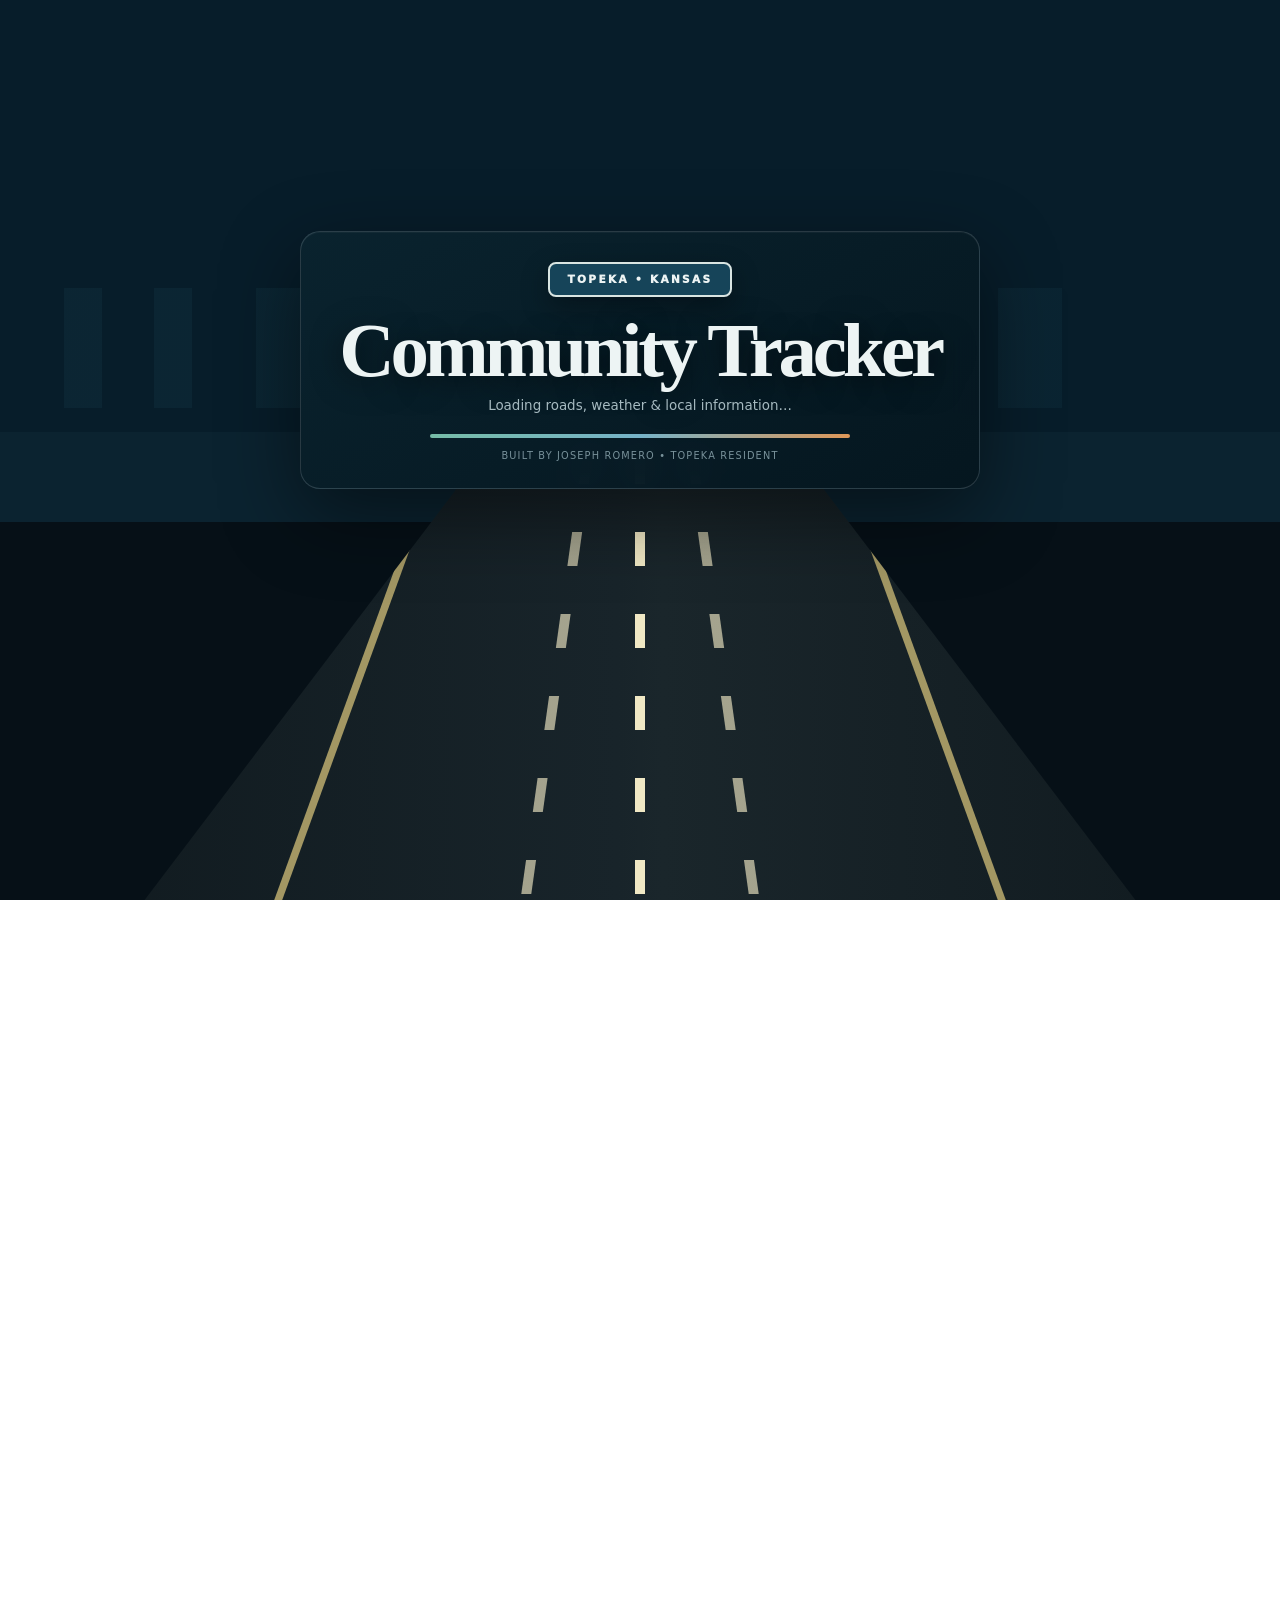
==== commit 8eecc9a9: "fixed loader animation" ====
--- a/index.html
+++ b/index.html
@@ -1 +1,16 @@
-<!doctype html><html lang="en" class="home-loading"><head><meta charset="utf-8"><meta name="viewport" content="width=device-width,initial-scale=1,viewport-fit=cover"><meta name="theme-color" content="#06131b"><meta name="description" content="Topeka Community Tracker"><title>Topeka Community Tracker</title><link rel="stylesheet" href="styles.css"></head><body><div class="home-loader" id="homeLoader"><div class="loader-sky"></div><div class="road-perspective"><i class="lane l2"></i><i class="lane"></i><i class="lane l3"></i></div><div class="loader-sign"><div class="sign">TOPEKA • KANSAS</div><h1>Community Tracker</h1><p>Loading roads, weather & local information…</p><div class="loader-progress"><span></span></div><p class="loader-small">BUILT BY JOSEPH ROMERO • TOPEKA RESIDENT</p></div></div><div class="page-transition" id="pageTransition" aria-hidden="true"><div class="transition-copy"><b>Heading across Topeka…</b><span>Loading the next stop</span></div><div class="transition-road"><div class="car-wrap"><div class="car-roof"></div><div class="window back"></div><div class="window front"></div><i class="head h1"></i><i class="head h2"></i><i class="head h3"></i><div class="car-body"></div><div class="wheel w1"></div><div class="wheel w2"></div></div></div></div><header class="topbar"><div class="wrap nav"><a class="brand" href="index.html"><span class="brand-mark">T</span><span class="brand-text"><b>Topeka Community Tracker</b><small>independent local information</small></span></a><nav class="navlinks" id="navlinks"><a class="active" href="index.html">Home</a><a class="" href="weather.html">Weather</a><a class="" href="roads.html">Roads</a><a class="" href="closures.html">Closures</a><a class="" href="fixit.html">Fix It</a><a class="" href="news.html">News</a><a class="" href="events.html">Events</a><a class="" href="report.html">Report</a><a class="" href="about.html">About</a></nav><a class="nav-weather" href="weather.html"><span class="ico" data-icon>◌</span><span class="weather-text"><b data-temp>Loading…</b><small data-cond>Topeka weather</small></span></a><button class="menu" id="menu" aria-label="Open menu"><i></i><i></i><i></i></button></div></header><main><section class="home-hero"><div class="wrap home-layout"><div class="reveal"><div class="eyebrow">TOPEKA, KANSAS • INDEPENDENT COMMUNITY RESOURCE</div><h1>Know Topeka <em>before you go.</em></h1><p class="lede">Road construction, closures, the full seven-day forecast, pothole reporting, local news and live events — organized into separate pages so the information is easier to use on desktop or mobile.</p><div class="page-actions"><a class="btn primary" href="roads.html">Road projects</a><a class="btn" href="fixit.html">Report a pothole</a></div></div><aside class="panel hero-card reveal"><div class="hero-card-head"><span>LIVE TOPEKA SNAPSHOT</span><span>National Weather Service</span></div><div class="current-weather"><span class="bigicon" data-icon>◌</span><strong id="heroTemp">--°</strong><div><b id="heroCondition">Loading current conditions</b><span id="heroWind">Topeka, Kansas</span></div></div><div class="metrics"><div class="metric"><b>9</b><small>started & unfinished</small></div><div class="metric"><b>3</b><small>not started</small></div><div class="metric"><b>$372.6M</b><small>tracked budgets</small></div></div></aside></div></section><section class="section"><div class="wrap"><div class="section-heading reveal"><div><div class="eyebrow">EXPLORE THE TRACKER</div><h2>One topic per page.</h2></div><p>The dashboard is intentionally split up now, so you can jump directly to what matters without scrolling through one enormous homepage.</p></div><div class="dashboard-links"><a class="panel dash-link reveal" href="weather.html"><div class="icon">🌤️</div><small>LIVE NWS DATA</small><h3>Weather</h3><p>Current conditions, seven-day forecast and Shawnee County alerts.</p></a><a class="panel dash-link reveal" href="roads.html"><div class="icon">🚧</div><small>12 TRACKED PROJECTS</small><h3>Road construction</h3><p>Project status, costs, contractors, schedules and status graph.</p></a><a class="panel dash-link reveal" href="closures.html"><div class="icon">🛣️</div><small>LIVE TRAFFIC</small><h3>Road closures</h3><p>KanDrive / KDOT traffic and closure information.</p></a><a class="panel dash-link reveal" href="fixit.html"><div class="icon">🕳️</div><small>CITY REPORTING</small><h3>Fix It / Potholes</h3><p>Embedded Topeka SeeClickFix issue reporting portal.</p></a><a class="panel dash-link reveal" href="news.html"><div class="icon">📰</div><small>WIBW</small><h3>Crime & news</h3><p>Embedded WIBW crime, local and general news tabs.</p></a><a class="panel dash-link reveal" href="events.html"><div class="icon">📅</div><small>VISIT TOPEKA</small><h3>Events</h3><p>Live calendar that changes as Visit Topeka updates its listings.</p></a><a class="panel dash-link reveal" href="report.html"><div class="icon">📄</div><small>SEPTEMBER 2026</small><h3>PDF report</h3><p>Read or download the original five-page road report.</p></a><a class="panel dash-link reveal" href="about.html"><div class="icon">JR</div><small>ABOUT THE PROJECT</small><h3>Why I built this</h3><p>Joseph Romero's reason for putting the tracker together.</p></a></div></div></section><section class="section"><div class="wrap"><article class="panel about-short reveal"><div class="avatar">JR</div><div><div class="eyebrow">CREATED IN TOPEKA</div><h2>Built by Joseph Romero.</h2><p>A Topeka resident tired of popping tires on potholes and being late because of road closures. This independent site is designed to make local information easier to find in one place.</p></div></article></div></section></main><footer class="footer"><div class="wrap footer-row"><div>© 2026 Topeka Community Tracker • Created by Joseph Romero</div><div>Independent community resource • <a href="https://topeka.gov/" target="_blank">City</a> • <a href="https://www.ksdot.gov/" target="_blank">KDOT</a> • <a href="https://www.weather.gov/" target="_blank">NWS</a></div></div></footer><script src="app.js" defer></script></body></html>+<!doctype html><html lang="en" class="home-loading"><head><meta charset="utf-8"><meta name="viewport" content="width=device-width,initial-scale=1,viewport-fit=cover"><meta name="theme-color" content="#06131b"><meta name="description" content="Topeka Community Tracker"><title>Topeka Community Tracker</title><link rel="stylesheet" href="styles.css"></head><body><div class="home-loader" id="homeLoader"><div class="loader-sky"></div><div class="road-perspective"><i class="lane l2"></i><i class="lane"></i><i class="lane l3"></i></div><div class="loader-sign"><div class="sign">TOPEKA • KANSAS</div><h1>Community Tracker</h1><p>Loading roads, weather & local information…</p><div class="loader-progress"><span></span></div><p class="loader-small">BUILT BY JOSEPH ROMERO • TOPEKA RESIDENT</p></div></div><div class="page-transition" id="pageTransition" aria-hidden="true">
+  <div class="transition-copy"><b>Heading across Topeka…</b><span>Hopefully this road is smoother.</span></div>
+  <div class="transition-scene">
+    <div class="transition-skyline" aria-hidden="true"></div>
+    <div class="transition-road">
+      <div class="road-edge"></div><div class="road-dashes"></div>
+      <div class="pothole" aria-hidden="true"><span></span></div>
+      <div class="impact-spark" aria-hidden="true"><i></i><i></i><i></i><i></i><i></i><b></b></div>
+      <div class="family-car" aria-hidden="true">
+        <img class="car-frame car-happy" src="happy.png" alt="">
+        <img class="car-frame car-shocked" src="shocked.png" alt="">
+        <img class="car-frame car-sad" src="sadsad.png" alt="">
+      </div>
+    </div>
+  </div>
+</div><header class="topbar"><div class="wrap nav"><a class="brand" href="index.html"><span class="brand-mark">T</span><span class="brand-text"><b>Topeka Community Tracker</b><small>independent local information</small></span></a><nav class="navlinks" id="navlinks"><a class="active" href="index.html">Home</a><a class="" href="weather.html">Weather</a><a class="" href="roads.html">Roads</a><a class="" href="closures.html">Closures</a><a class="" href="fixit.html">Fix It</a><a class="" href="news.html">News</a><a class="" href="events.html">Events</a><a class="" href="report.html">Report</a><a class="" href="about.html">About</a></nav><a class="nav-weather" href="weather.html"><span class="ico" data-icon>◌</span><span class="weather-text"><b data-temp>Loading…</b><small data-cond>Topeka weather</small></span></a><button class="menu" id="menu" aria-label="Open menu"><i></i><i></i><i></i></button></div></header><main><section class="home-hero"><div class="wrap home-layout"><div class="reveal"><div class="eyebrow">TOPEKA, KANSAS • INDEPENDENT COMMUNITY RESOURCE</div><h1>Know Topeka <em>before you go.</em></h1><p class="lede">Road construction, closures, the full seven-day forecast, pothole reporting, local news and live events — organized into separate pages so the information is easier to use on desktop or mobile.</p><div class="page-actions"><a class="btn primary" href="roads.html">Road projects</a><a class="btn" href="fixit.html">Report a pothole</a></div></div><aside class="panel hero-card reveal"><div class="hero-card-head"><span>LIVE TOPEKA SNAPSHOT</span><span>National Weather Service</span></div><div class="current-weather"><span class="bigicon" data-icon>◌</span><strong id="heroTemp">--°</strong><div><b id="heroCondition">Loading current conditions</b><span id="heroWind">Topeka, Kansas</span></div></div><div class="metrics"><div class="metric"><b>9</b><small>started & unfinished</small></div><div class="metric"><b>3</b><small>not started</small></div><div class="metric"><b>$372.6M</b><small>tracked budgets</small></div></div></aside></div></section><section class="section"><div class="wrap"><div class="section-heading reveal"><div><div class="eyebrow">EXPLORE THE TRACKER</div><h2>One topic per page.</h2></div><p>The dashboard is intentionally split up now, so you can jump directly to what matters without scrolling through one enormous homepage.</p></div><div class="dashboard-links"><a class="panel dash-link reveal" href="weather.html"><div class="icon">🌤️</div><small>LIVE NWS DATA</small><h3>Weather</h3><p>Current conditions, seven-day forecast and Shawnee County alerts.</p></a><a class="panel dash-link reveal" href="roads.html"><div class="icon">🚧</div><small>12 TRACKED PROJECTS</small><h3>Road construction</h3><p>Project status, costs, contractors, schedules and status graph.</p></a><a class="panel dash-link reveal" href="closures.html"><div class="icon">🛣️</div><small>LIVE TRAFFIC</small><h3>Road closures</h3><p>KanDrive / KDOT traffic and closure information.</p></a><a class="panel dash-link reveal" href="fixit.html"><div class="icon">🕳️</div><small>CITY REPORTING</small><h3>Fix It / Potholes</h3><p>Embedded Topeka SeeClickFix issue reporting portal.</p></a><a class="panel dash-link reveal" href="news.html"><div class="icon">📰</div><small>WIBW</small><h3>Crime & news</h3><p>Embedded WIBW crime, local and general news tabs.</p></a><a class="panel dash-link reveal" href="events.html"><div class="icon">📅</div><small>VISIT TOPEKA</small><h3>Events</h3><p>Live calendar that changes as Visit Topeka updates its listings.</p></a><a class="panel dash-link reveal" href="report.html"><div class="icon">📄</div><small>SEPTEMBER 2026</small><h3>PDF report</h3><p>Read or download the original five-page road report.</p></a><a class="panel dash-link reveal" href="about.html"><div class="icon">JR</div><small>ABOUT THE PROJECT</small><h3>Why I built this</h3><p>Joseph Romero's reason for putting the tracker together.</p></a></div></div></section><section class="section"><div class="wrap"><article class="panel about-short reveal"><div class="avatar">JR</div><div><div class="eyebrow">CREATED IN TOPEKA</div><h2>Built by Joseph Romero.</h2><p>A Topeka resident tired of popping tires on potholes and being late because of road closures. This independent site is designed to make local information easier to find in one place.</p></div></article></div></section></main><footer class="footer"><div class="wrap footer-row"><div>© 2026 Topeka Community Tracker • Created by Joseph Romero</div><div>Independent community resource • <a href="https://topeka.gov/" target="_blank">City</a> • <a href="https://www.ksdot.gov/" target="_blank">KDOT</a> • <a href="https://www.weather.gov/" target="_blank">NWS</a></div></div></footer><script src="app.js" defer></script></body></html>
--- a/styles.css
+++ b/styles.css
@@ -2,9 +2,37 @@
 :root{--bg:#06131b;--bg2:#081b24;--panel:#0c2530;--panel2:#102f3b;--panel3:#143946;--text:#edf4f4;--muted:#91a7ae;--line:rgba(220,237,239,.11);--sage:#76bca7;--sky:#76b3c8;--amber:#df9758;--red:#df6b69;--cream:#dce7e5;--shadow:0 24px 70px rgba(0,0,0,.28);--radius:22px;--wrap:min(1180px,calc(100% - 34px))}
 *{box-sizing:border-box}html{scroll-behavior:smooth}body{margin:0;background:linear-gradient(180deg,var(--bg),#071923 50%,var(--bg));color:var(--text);font-family:Inter,ui-sans-serif,system-ui,-apple-system,"Segoe UI",sans-serif;-webkit-font-smoothing:antialiased;min-height:100vh}body:before{content:"";position:fixed;inset:0;pointer-events:none;background:radial-gradient(circle at 12% 8%,rgba(118,179,200,.07),transparent 28%),radial-gradient(circle at 88% 20%,rgba(118,188,167,.05),transparent 30%);z-index:-1}a{color:inherit}.wrap{width:var(--wrap);margin:auto}.eyebrow{font-size:.65rem;letter-spacing:.18em;color:#82a4af;font-weight:850;text-transform:uppercase}.section{padding:76px 0}.panel{background:linear-gradient(145deg,var(--panel),#0a2029);border:1px solid var(--line);border-radius:var(--radius);box-shadow:var(--shadow)}
 /* FIRST-VISIT HOMEPAGE LOADER */
-html.home-loading,html.home-loading body{overflow:hidden;height:100%}.home-loader{position:fixed;inset:0;z-index:2147483000;background:#041018;display:grid;place-items:center;overflow:hidden;transition:opacity .9s ease,visibility .9s ease}.home-loader.hide{opacity:0;visibility:hidden;pointer-events:none}.loader-sky{position:absolute;inset:0;background:linear-gradient(#071d2a 0 48%,#0b2330 48% 58%,#061017 58%)}.loader-sky:after{content:"";position:absolute;left:0;right:0;top:32%;height:120px;background:linear-gradient(90deg,transparent 0 5%,rgba(20,55,70,.7) 5% 8%,transparent 8% 12%,rgba(18,52,67,.8) 12% 15%,transparent 15% 20%,rgba(20,57,71,.65) 20% 24%,transparent 24% 78%,rgba(18,52,67,.7) 78% 83%,transparent 83%);opacity:.45}.road-perspective{position:absolute;left:50%;bottom:-8vh;transform:translateX(-50%);width:min(1100px,140vw);height:58vh;clip-path:polygon(36% 0,64% 0,100% 100%,0 100%);background:linear-gradient(90deg,#111b20,#18242a 48%,#1a262b 52%,#111b20);box-shadow:0 -20px 80px rgba(0,0,0,.4)}.road-perspective:before,.road-perspective:after{content:"";position:absolute;top:0;bottom:0;width:8px;background:#c7b674;opacity:.8}.road-perspective:before{left:23%;transform:skewX(-20deg)}.road-perspective:after{right:23%;transform:skewX(20deg)}.lane{position:absolute;left:50%;top:0;width:10px;height:100%;transform:translateX(-50%);background:repeating-linear-gradient(to bottom,#f0e8c4 0 34px,transparent 34px 82px);animation:roadMove .75s linear infinite}.lane.l2{left:42%;opacity:.65;transform:translateX(-50%) skewX(-8deg)}.lane.l3{left:58%;opacity:.65;transform:translateX(-50%) skewX(8deg)}@keyframes roadMove{to{background-position:0 82px}}.loader-sign{position:relative;z-index:4;text-align:center;width:min(560px,calc(100% - 32px));margin-top:-18vh}.loader-sign .sign{display:inline-block;padding:11px 22px 12px;background:#164459;border:3px solid #d9e5e2;border-radius:10px;box-shadow:0 12px 35px rgba(0,0,0,.35);letter-spacing:.22em;font-weight:950;font-size:.7rem}.loader-sign h1{font:600 clamp(2.7rem,8vw,5.2rem)/.92 Georgia,serif;letter-spacing:-.055em;margin:20px 0 11px;text-shadow:0 5px 30px rgba(0,0,0,.55)}.loader-sign p{margin:0;color:#9eb3ba;font-size:.86rem}.loader-progress{width:min(420px,80vw);height:4px;margin:23px auto 0;border-radius:99px;background:rgba(255,255,255,.1);overflow:hidden}.loader-progress span{display:block;width:0;height:100%;background:linear-gradient(90deg,var(--sage),var(--sky),var(--amber));animation:homeLoad 5.2s cubic-bezier(.2,.7,.25,1) forwards}@keyframes homeLoad{0%{width:0}20%{width:18%}55%{width:62%}83%{width:88%}100%{width:100%}}.loader-small{margin-top:12px!important;font-size:.62rem!important;letter-spacing:.12em;color:#6f8993!important}
-/* PAGE TRANSITION - FAMILY CAR */
-.page-transition{position:fixed;inset:0;z-index:2147482500;background:#06131b;opacity:0;visibility:hidden;pointer-events:none;transition:opacity .18s ease}.page-transition.show{opacity:1;visibility:visible;pointer-events:auto}.transition-road{position:absolute;left:0;right:0;bottom:0;height:42%;background:linear-gradient(#0c2029 0 28%,#111b20 28%);overflow:hidden}.transition-road:after{content:"";position:absolute;left:0;right:0;top:70%;height:5px;background:repeating-linear-gradient(90deg,#e8dfbc 0 70px,transparent 70px 125px);animation:dashes .45s linear infinite}@keyframes dashes{to{background-position:125px 0}}.car-wrap{position:absolute;left:-280px;bottom:25%;width:250px;height:110px;animation:driveAcross 1.05s cubic-bezier(.2,.7,.25,1) forwards}.page-transition.reverse .car-wrap{left:auto;right:-280px;transform:scaleX(-1);animation:driveBack 1.05s cubic-bezier(.2,.7,.25,1) forwards}@keyframes driveAcross{to{left:calc(100vw + 40px)}}@keyframes driveBack{to{right:calc(100vw + 40px)}}.car-body{position:absolute;left:18px;right:8px;bottom:20px;height:55px;background:linear-gradient(180deg,#4e8797,#2d5f6e);border-radius:50px 55px 18px 18px;border:2px solid rgba(255,255,255,.18);box-shadow:0 8px 20px rgba(0,0,0,.3)}.car-roof{position:absolute;left:65px;bottom:72px;width:120px;height:45px;background:#3b7484;border-radius:55px 55px 8px 8px;clip-path:polygon(19% 0,77% 0,100% 100%,0 100%)}.window{position:absolute;bottom:78px;height:30px;background:#b9d7dc;opacity:.72;border:2px solid rgba(255,255,255,.22)}.window.front{left:128px;width:48px;clip-path:polygon(0 0,70% 0,100% 100%,0 100%)}.window.back{left:78px;width:44px;clip-path:polygon(24% 0,100% 0,100% 100%,0 100%)}.head{position:absolute;width:13px;height:13px;border-radius:50%;background:#e0b18c;bottom:92px;z-index:3}.head.h1{left:145px}.head.h2{left:104px;width:11px;height:11px;bottom:91px}.head.h3{left:87px;width:9px;height:9px;bottom:89px}.wheel{position:absolute;bottom:4px;width:36px;height:36px;border-radius:50%;background:#101619;border:6px solid #2d3539;box-shadow:inset 0 0 0 3px #73828a;animation:spin .32s linear infinite}.wheel.w1{left:48px}.wheel.w2{right:35px}@keyframes spin{to{transform:rotate(360deg)}}.transition-copy{position:absolute;top:26%;left:50%;transform:translateX(-50%);text-align:center;width:min(520px,90vw)}.transition-copy b{font:600 clamp(2rem,7vw,3.8rem) Georgia,serif}.transition-copy span{display:block;margin-top:8px;color:#819aa3;font-size:.72rem;letter-spacing:.12em;text-transform:uppercase}
+html.home-loading,html.home-loading body{overflow:hidden;height:100%}
+.home-loader{position:fixed;inset:0;z-index:2147483000;background:#041018;display:grid;place-items:center;overflow:hidden;transition:opacity .9s ease,visibility .9s ease}
+.home-loader.hide{opacity:0;visibility:hidden;pointer-events:none}
+.loader-sky{position:absolute;inset:0;background:linear-gradient(#071d2a 0 48%,#0b2330 48% 58%,#061017 58%)}
+.loader-sky:after{content:"";position:absolute;left:0;right:0;top:32%;height:120px;background:linear-gradient(90deg,transparent 0 5%,rgba(20,55,70,.7) 5% 8%,transparent 8% 12%,rgba(18,52,67,.8) 12% 15%,transparent 15% 20%,rgba(20,57,71,.65) 20% 24%,transparent 24% 78%,rgba(18,52,67,.7) 78% 83%,transparent 83%);opacity:.45}
+.road-perspective{position:absolute;left:50%;bottom:-8vh;transform:translateX(-50%);width:min(1100px,140vw);height:58vh;clip-path:polygon(36% 0,64% 0,100% 100%,0 100%);background:linear-gradient(90deg,#111b20,#18242a 48%,#1a262b 52%,#111b20);box-shadow:0 -20px 80px rgba(0,0,0,.4)}
+.road-perspective:before,.road-perspective:after{content:"";position:absolute;top:0;bottom:0;width:8px;background:#c7b674;opacity:.8}.road-perspective:before{left:23%;transform:skewX(-20deg)}.road-perspective:after{right:23%;transform:skewX(20deg)}
+.lane{position:absolute;left:50%;top:0;width:10px;height:100%;transform:translateX(-50%);background:repeating-linear-gradient(to bottom,#f0e8c4 0 34px,transparent 34px 82px);animation:roadMove .75s linear infinite}.lane.l2{left:42%;opacity:.65;transform:translateX(-50%) skewX(-8deg)}.lane.l3{left:58%;opacity:.65;transform:translateX(-50%) skewX(8deg)}
+@keyframes roadMove{to{background-position:0 82px}}
+/* Rectangular information panel keeps the perspective road from visually crossing the text. */
+.loader-sign{position:relative;z-index:4;text-align:center;width:min(680px,calc(100% - 34px));margin-top:-20vh;padding:30px 34px 27px;background:linear-gradient(150deg,rgba(10,35,47,.96),rgba(5,22,31,.97));border:1px solid rgba(220,237,239,.16);border-radius:20px;box-shadow:0 26px 80px rgba(0,0,0,.48),inset 0 1px rgba(255,255,255,.035);backdrop-filter:blur(14px)}
+.loader-sign .sign{display:inline-block;padding:9px 18px 10px;background:#164459;border:2px solid #d9e5e2;border-radius:8px;box-shadow:0 10px 28px rgba(0,0,0,.32);letter-spacing:.22em;font-weight:950;font-size:.66rem}
+.loader-sign h1{font:600 clamp(2.45rem,7vw,4.8rem)/.95 Georgia,serif;letter-spacing:-.055em;margin:18px 0 10px;text-shadow:0 5px 30px rgba(0,0,0,.55)}
+.loader-sign p{margin:0;color:#a6bac0;font-size:.84rem}.loader-progress{width:min(420px,82%);height:4px;margin:21px auto 0;border-radius:99px;background:rgba(255,255,255,.1);overflow:hidden}.loader-progress span{display:block;width:0;height:100%;background:linear-gradient(90deg,var(--sage),var(--sky),var(--amber));animation:homeLoad 5.2s cubic-bezier(.2,.7,.25,1) forwards}@keyframes homeLoad{0%{width:0}20%{width:18%}55%{width:62%}83%{width:88%}100%{width:100%}}.loader-small{margin-top:12px!important;font-size:.61rem!important;letter-spacing:.12em;color:#78919a!important}
+
+/* PAGE TRANSITION — USER'S FAMILY CAR / POTHOLE STORY */
+.page-transition{position:fixed;inset:0;z-index:2147482500;background:#06131b;opacity:0;visibility:hidden;pointer-events:none;overflow:hidden;transition:opacity .22s ease}.page-transition.show{opacity:1;visibility:visible;pointer-events:auto}
+.transition-copy{position:absolute;top:12%;left:50%;z-index:8;transform:translateX(-50%) translateY(8px);text-align:center;width:min(590px,90vw);opacity:0;transition:opacity .35s ease .08s,transform .45s ease .08s}.page-transition.show .transition-copy{opacity:1;transform:translateX(-50%) translateY(0)}.transition-copy b{font:600 clamp(1.8rem,5vw,3.25rem)/1 Georgia,serif;letter-spacing:-.035em}.transition-copy span{display:block;margin-top:9px;color:#819aa3;font-size:.68rem;letter-spacing:.12em;text-transform:uppercase}
+.transition-scene{position:absolute;inset:0;background:linear-gradient(#071b26 0 49%,#0b2632 49% 58%,#071219 58%)}
+.transition-skyline{position:absolute;left:0;right:0;bottom:42%;height:20%;opacity:.42;background:linear-gradient(90deg,transparent 0 3%,#123440 3% 8%,transparent 8% 11%,#0e303c 11% 17%,transparent 17% 20%,#143846 20% 26%,transparent 26% 69%,#11323f 69% 77%,transparent 77% 81%,#143946 81% 88%,transparent 88%)}
+.transition-road{position:absolute;left:0;right:0;bottom:0;height:43%;background:linear-gradient(#15252c 0 8%,#111a1f 8% 100%);overflow:visible;border-top:1px solid rgba(255,255,255,.05)}
+.road-edge{position:absolute;left:0;right:0;top:10%;height:5px;background:#a99967;opacity:.42}
+.road-dashes{position:absolute;left:-140px;right:-140px;top:70%;height:6px;background:repeating-linear-gradient(90deg,#e7dfbd 0 74px,transparent 74px 132px);animation:transitionDashes .42s linear infinite;filter:drop-shadow(0 2px 2px rgba(0,0,0,.3))}.page-transition.stopped .road-dashes{animation-play-state:paused}
+@keyframes transitionDashes{to{transform:translateX(132px)}}
+.family-car{position:absolute;z-index:5;left:-48vw;bottom:11%;width:min(540px,48vw);aspect-ratio:2/1;animation:none;will-change:left,transform,filter}.page-transition.show .family-car{animation:familyDrive 2.25s cubic-bezier(.14,.63,.28,1) forwards}.page-transition.impact .family-car{filter:drop-shadow(0 15px 15px rgba(0,0,0,.3))}.page-transition.stopped .family-car{animation-play-state:paused}
+@keyframes familyDrive{0%{left:-48vw;transform:translateY(0)}64%{transform:translateY(0)}70%{transform:translateY(-9px) rotate(-1deg)}77%{transform:translateY(3px) rotate(.7deg)}100%{left:39vw;transform:translateY(0) rotate(0)}}
+.car-frame{position:absolute;inset:0;width:100%;height:100%;object-fit:contain;object-position:center;opacity:0;transition:opacity .08s linear;filter:drop-shadow(0 15px 12px rgba(0,0,0,.32))}.car-happy{opacity:1}.page-transition.impact .car-happy{opacity:0}.page-transition.impact .car-shocked{opacity:1}.page-transition.stopped .car-shocked{opacity:0}.page-transition.stopped .car-sad{opacity:1}
+.pothole{position:absolute;z-index:3;left:72%;top:64%;width:92px;height:29px;border-radius:50%;background:radial-gradient(ellipse at center,#020608 0 34%,#080d10 36% 55%,#1c262a 58% 68%,transparent 70%);transform:scale(.2);opacity:0;filter:drop-shadow(0 5px 4px rgba(0,0,0,.5));transition:opacity .25s ease,transform .34s cubic-bezier(.2,.9,.3,1)}.page-transition.pothole-ready .pothole{opacity:1;transform:scale(1)}.pothole span{position:absolute;left:11%;right:10%;top:30%;height:35%;border-top:2px solid rgba(140,157,159,.22);border-radius:50%}
+.impact-spark{position:absolute;z-index:7;left:73%;top:58%;width:82px;height:82px;opacity:0;transform:scale(.25)}.page-transition.impact .impact-spark{animation:sparkBurst .55s ease-out forwards}.impact-spark i{position:absolute;left:38px;top:38px;width:6px;height:34px;border-radius:7px;background:linear-gradient(#fff1b9,#e3a04d);transform-origin:50% 50px;box-shadow:0 0 13px rgba(255,190,80,.7)}.impact-spark i:nth-child(1){transform:rotate(0deg) translateY(-23px)}.impact-spark i:nth-child(2){transform:rotate(55deg) translateY(-24px)}.impact-spark i:nth-child(3){transform:rotate(108deg) translateY(-24px)}.impact-spark i:nth-child(4){transform:rotate(160deg) translateY(-22px)}.impact-spark i:nth-child(5){transform:rotate(230deg) translateY(-22px)}.impact-spark b{position:absolute;inset:25px;border-radius:50%;background:#ffe49b;box-shadow:0 0 24px #e5a54f}
+@keyframes sparkBurst{0%{opacity:0;transform:scale(.2)}30%{opacity:1;transform:scale(1.1)}100%{opacity:0;transform:scale(1.5)}}
+.page-transition.stopped .transition-copy span:after{content:" • Pothole wins.";color:#dba069}
 /* NAV */
 .topbar{position:sticky;top:0;z-index:1000;background:rgba(5,17,24,.88);backdrop-filter:blur(18px);border-bottom:1px solid var(--line)}.nav{height:74px;display:flex;align-items:center;gap:18px}.brand{display:flex;align-items:center;gap:10px;text-decoration:none;white-space:nowrap}.brand-mark{width:38px;height:38px;border-radius:12px 12px 12px 5px;background:#153946;display:grid;place-items:center;font-weight:950}.brand-text b,.brand-text small{display:block}.brand-text b{font-size:.9rem}.brand-text small{font-size:.58rem;color:var(--muted);margin-top:2px}.navlinks{display:flex;gap:3px;margin-left:auto}.navlinks a{text-decoration:none;color:#a2b5bc;font-size:.74rem;font-weight:780;padding:9px 9px;border-radius:9px}.navlinks a:hover,.navlinks a.active{background:rgba(255,255,255,.055);color:#fff}.nav-weather{min-width:145px;padding:7px 10px;border:1px solid var(--line);background:rgba(255,255,255,.03);border-radius:14px;display:flex;align-items:center;gap:8px;text-decoration:none}.nav-weather .ico{font-size:1.25rem}.nav-weather b,.nav-weather small{display:block;line-height:1}.nav-weather b{font-size:.82rem}.nav-weather small{font-size:.56rem;color:var(--muted);margin-top:5px;max-width:90px;white-space:nowrap;overflow:hidden;text-overflow:ellipsis}.menu{display:none;margin-left:auto;width:42px;height:42px;border:1px solid var(--line);border-radius:11px;background:transparent}.menu i{display:block;width:18px;height:2px;background:#dce8e8;margin:4px auto;border-radius:5px}
 /* PAGE HERO */
@@ -20,4 +48,6 @@
 @media(max-width:1020px){.navlinks{position:absolute;left:17px;right:17px;top:78px;display:none;flex-direction:column;background:#0a2029;border:1px solid var(--line);padding:10px;border-radius:16px;box-shadow:var(--shadow)}.navlinks.open{display:flex}.navlinks a{padding:12px}.menu{display:block}.nav-weather{margin-left:auto}.home-layout{grid-template-columns:1fr}.hero-card{max-width:650px}.dashboard-links{grid-template-columns:repeat(2,1fr)}.week-grid{grid-template-columns:repeat(4,1fr)}.project-grid{grid-template-columns:repeat(2,1fr)}.cost-layout{grid-template-columns:1fr}.source-grid{grid-template-columns:repeat(2,1fr)}}
 @media(max-width:650px){:root{--wrap:min(100% - 24px,1180px)}.nav{height:68px}.brand-text small{display:none}.nav-weather{min-width:0;width:44px;height:44px;padding:0;justify-content:center}.nav-weather .weather-text{display:none}.home-layout{padding:58px 0}.home-hero h1{font-size:clamp(3.2rem,16vw,4.7rem)}.metrics{grid-template-columns:1fr}.section{padding:58px 0}.section-heading{display:block}.section-heading>p{margin-top:12px}.dashboard-links{grid-template-columns:1fr}.week-grid{display:flex;overflow-x:auto;scroll-snap-type:x mandatory;padding-bottom:8px}.day-card{min-width:132px;scroll-snap-align:start}.project-grid{grid-template-columns:1fr}.bar-row{grid-template-columns:105px 1fr 28px;gap:8px}.frame{height:600px}.embed-head{align-items:flex-start;flex-direction:column}.contact-grid,.source-grid{grid-template-columns:1fr}.about-short{grid-template-columns:1fr}.page-hero .wrap{padding:58px 0 48px}.page-hero h1{font-size:clamp(2.9rem,14vw,4.4rem)}.loader-sign{margin-top:-14vh}.road-perspective{height:52vh}.transition-copy{top:19%}}
 @media(max-width:420px){.bar-row{grid-template-columns:92px 1fr 24px}.page-actions .btn{width:100%}}
+
+@media(max-width:650px){.loader-sign{margin-top:-13vh;padding:25px 19px 23px;border-radius:17px}.loader-sign h1{font-size:clamp(2.25rem,12vw,3.7rem)}.family-car{width:78vw;left:-82vw;bottom:12%}.page-transition.show .family-car{animation-name:familyDriveMobile}.pothole{left:72%;top:66%;width:72px;height:24px}.impact-spark{left:70%;top:58%;transform:scale(.8)}.transition-copy{top:14%}@keyframes familyDriveMobile{0%{left:-82vw;transform:translateY(0)}64%{transform:translateY(0)}70%{transform:translateY(-7px) rotate(-1deg)}77%{transform:translateY(3px) rotate(.7deg)}100%{left:14vw;transform:translateY(0)}}}
 @media(prefers-reduced-motion:reduce){*{animation-duration:.01ms!important;transition-duration:.01ms!important;scroll-behavior:auto!important}}
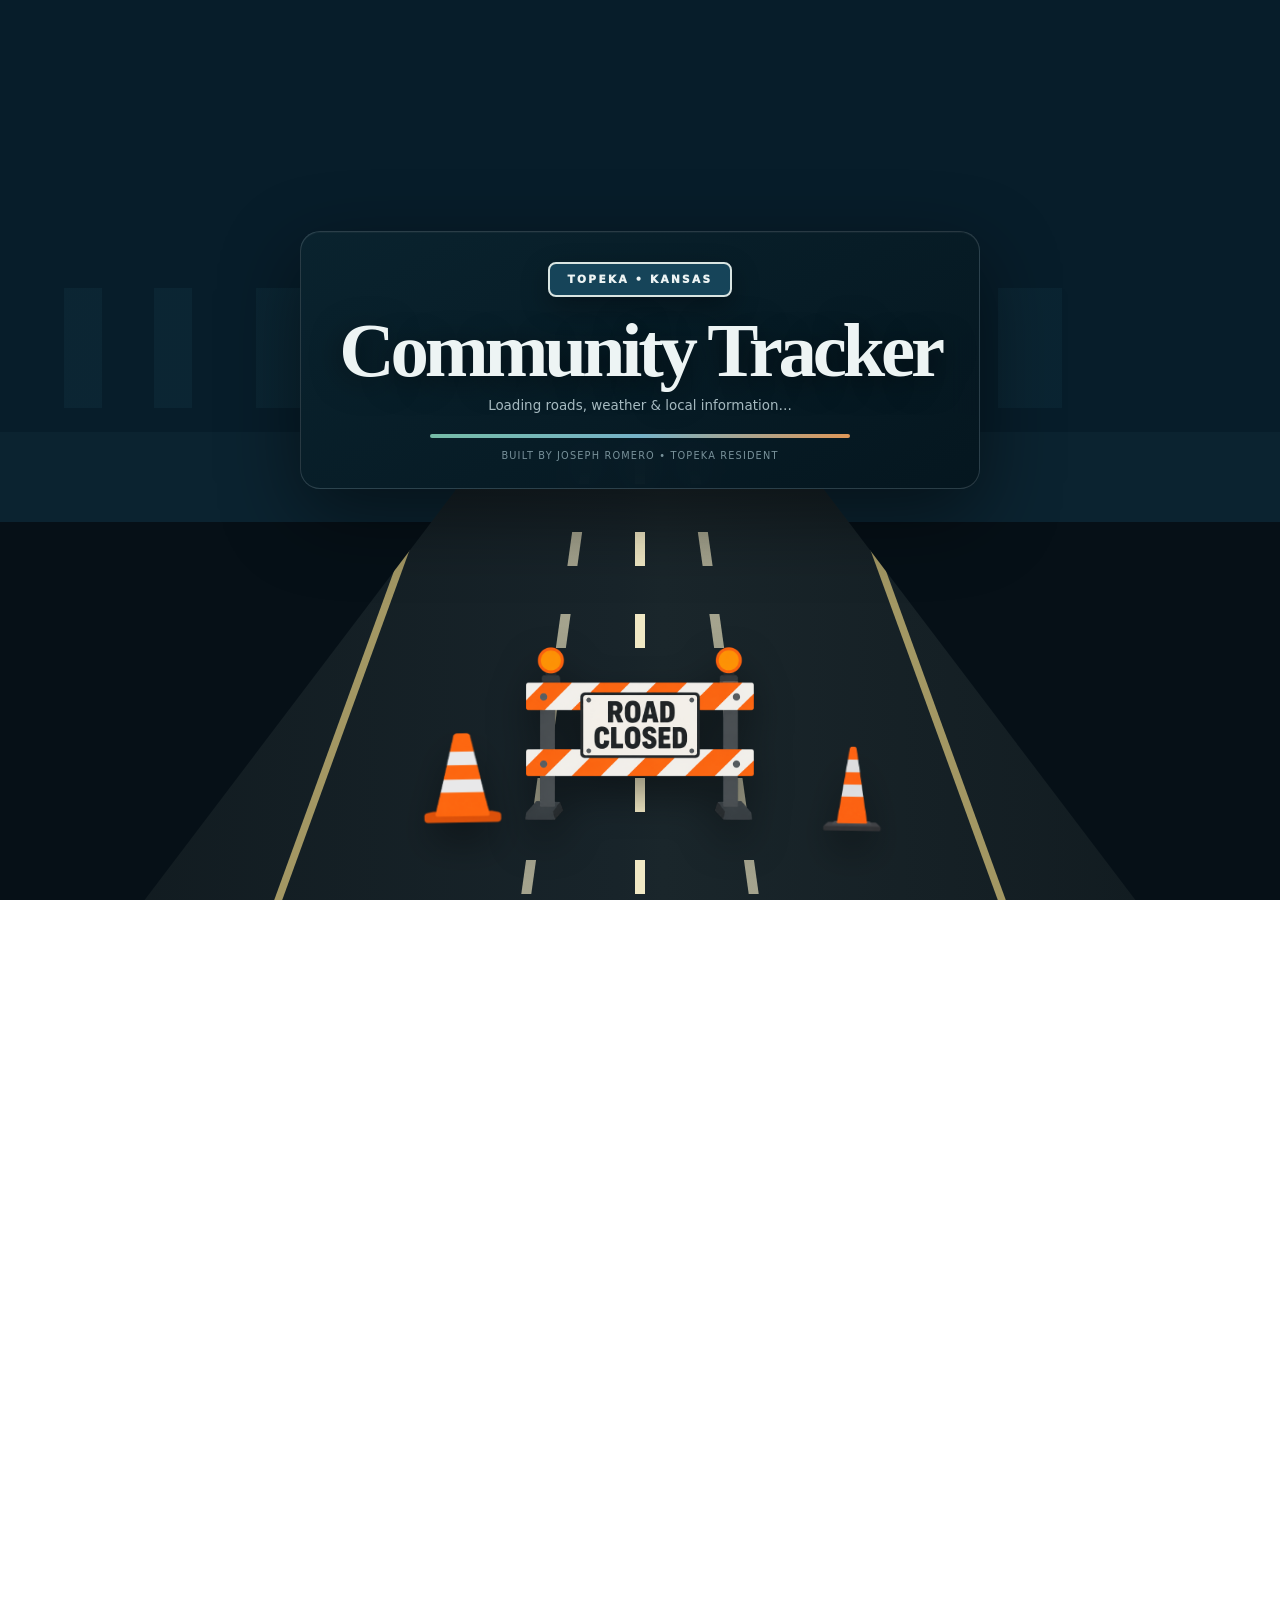
==== commit c440313a: "fixed transition loader" ====
--- a/index.html
+++ b/index.html
@@ -1,4 +1,4 @@
-<!doctype html><html lang="en" class="home-loading"><head><meta charset="utf-8"><meta name="viewport" content="width=device-width,initial-scale=1,viewport-fit=cover"><meta name="theme-color" content="#06131b"><meta name="description" content="Topeka Community Tracker"><title>Topeka Community Tracker</title><link rel="stylesheet" href="styles.css"></head><body><div class="home-loader" id="homeLoader"><div class="loader-sky"></div><div class="road-perspective"><i class="lane l2"></i><i class="lane"></i><i class="lane l3"></i></div><div class="loader-sign"><div class="sign">TOPEKA • KANSAS</div><h1>Community Tracker</h1><p>Loading roads, weather & local information…</p><div class="loader-progress"><span></span></div><p class="loader-small">BUILT BY JOSEPH ROMERO • TOPEKA RESIDENT</p></div></div><div class="page-transition" id="pageTransition" aria-hidden="true">
+<!doctype html><html lang="en" class="home-loading"><head><meta charset="utf-8"><meta name="viewport" content="width=device-width,initial-scale=1,viewport-fit=cover"><meta name="theme-color" content="#06131b"><meta name="description" content="Topeka Community Tracker"><title>Topeka Community Tracker</title><link rel="stylesheet" href="styles.css"></head><body><div class="home-loader" id="homeLoader"><div class="loader-sky"></div><div class="road-perspective"><i class="lane l2"></i><i class="lane"></i><i class="lane l3"></i></div><div class="loader-sign"><div class="sign">TOPEKA • KANSAS</div><h1>Community Tracker</h1><p>Loading roads, weather & local information…</p><div class="loader-progress"><span></span></div><p class="loader-small">BUILT BY JOSEPH ROMERO • TOPEKA RESIDENT</p></div><div class="loader-workzone" aria-hidden="true"><img class="loader-roadclosed" src="roadclose.png" alt=""><img class="loader-cone small" src="smallcone.png" alt=""><img class="loader-cone big" src="bigcone.png" alt=""></div></div><div class="page-transition" id="pageTransition" aria-hidden="true">
   <div class="transition-copy"><b>Heading across Topeka…</b><span>Hopefully this road is smoother.</span></div>
   <div class="transition-scene">
     <div class="transition-skyline" aria-hidden="true"></div>
--- a/styles.css
+++ b/styles.css
@@ -51,3 +51,133 @@
 
 @media(max-width:650px){.loader-sign{margin-top:-13vh;padding:25px 19px 23px;border-radius:17px}.loader-sign h1{font-size:clamp(2.25rem,12vw,3.7rem)}.family-car{width:78vw;left:-82vw;bottom:12%}.page-transition.show .family-car{animation-name:familyDriveMobile}.pothole{left:72%;top:66%;width:72px;height:24px}.impact-spark{left:70%;top:58%;transform:scale(.8)}.transition-copy{top:14%}@keyframes familyDriveMobile{0%{left:-82vw;transform:translateY(0)}64%{transform:translateY(0)}70%{transform:translateY(-7px) rotate(-1deg)}77%{transform:translateY(3px) rotate(.7deg)}100%{left:14vw;transform:translateY(0)}}}
 @media(prefers-reduced-motion:reduce){*{animation-duration:.01ms!important;transition-duration:.01ms!important;scroll-behavior:auto!important}}
+
+/* ===== V5.2 POLISHED INTERACTION UPDATE ===== */
+/* Cooler navigation glow and animated underline. */
+.topbar{box-shadow:0 8px 34px rgba(0,12,20,.24),0 1px 0 rgba(118,179,200,.05)}
+.navlinks a{position:relative;overflow:hidden;transition:color .22s ease,background .22s ease,text-shadow .22s ease}
+.navlinks a:after{content:"";position:absolute;left:10px;right:10px;bottom:4px;height:2px;border-radius:99px;background:linear-gradient(90deg,var(--sky),var(--sage),var(--amber));transform:scaleX(0);transform-origin:center;transition:transform .28s cubic-bezier(.2,.8,.2,1);box-shadow:0 0 13px rgba(118,179,200,.55)}
+.navlinks a:hover,.navlinks a.active{background:rgba(118,179,200,.055);color:#f8ffff;text-shadow:0 0 16px rgba(118,179,200,.48)}
+.navlinks a:hover:after,.navlinks a.active:after{transform:scaleX(1)}
+.brand-mark{box-shadow:0 0 0 1px rgba(118,179,200,.12),0 0 26px rgba(118,179,200,.12);transition:.25s ease}.brand:hover .brand-mark{box-shadow:0 0 0 1px rgba(118,179,200,.3),0 0 30px rgba(118,179,200,.28);transform:translateY(-1px)}
+.nav-weather{transition:.25s ease}.nav-weather:hover{border-color:rgba(118,179,200,.28);box-shadow:0 0 26px rgba(118,179,200,.11);background:rgba(118,179,200,.055)}
+
+/* The transition begins completely black, then reveals the road scene. */
+.page-transition{background:#000;opacity:0;visibility:hidden;pointer-events:none;transition:opacity .28s ease,visibility .28s ease}
+.page-transition.show{opacity:1;visibility:visible;pointer-events:auto}
+.transition-scene{opacity:0;transform:scale(1.012);transition:opacity .58s ease,transform 1s ease;background:linear-gradient(#071b26 0 49%,#0b2632 49% 58%,#071219 58%)}
+.page-transition.scene-visible .transition-scene{opacity:1;transform:scale(1)}
+.transition-curtain{position:absolute;inset:0;z-index:20;background:#000;opacity:1;pointer-events:none;transition:opacity .72s ease}.page-transition.scene-visible .transition-curtain{opacity:0}
+.transition-copy{z-index:11}
+
+/* Road continues moving during the final camera pan; only the car moves backward. */
+.page-transition.sad .road-dashes{animation-duration:.34s}
+.family-car{left:-50vw;bottom:10.5%;width:min(560px,47vw);aspect-ratio:2/1;animation:none;will-change:left,transform,filter}
+.page-transition.show .family-car{animation:familyDriveV52 3.12s cubic-bezier(.17,.67,.22,1) forwards}
+@keyframes familyDriveV52{
+  0%{left:-50vw;transform:translateY(0) rotate(0)}
+  48%{left:8vw;transform:translateY(0) rotate(0)}
+  53%{left:13vw;transform:translateY(-10px) rotate(-1.1deg)}
+  57%{left:16vw;transform:translateY(4px) rotate(.7deg)}
+  66%{left:21vw;transform:translateY(0) rotate(0)}
+  76%{left:22vw;transform:translateY(0) rotate(0)}
+  100%{left:2vw;transform:translateY(0) rotate(0)}
+}
+.page-transition.impact .family-car{filter:drop-shadow(0 17px 16px rgba(0,0,0,.36))}
+.car-frame{transition:opacity .055s linear}.car-happy{opacity:1}.page-transition.impact .car-happy{opacity:0}.page-transition.impact .car-shocked{opacity:1}.page-transition.sad .car-shocked{opacity:0}.page-transition.sad .car-sad{opacity:1}
+
+/* Desktop: pothole is aligned to the front-tire path at the impact keyframe. */
+.pothole{left:53.6%;top:64.8%;width:92px;height:29px;transform:translate(-50%,-50%) scale(.18)}
+.page-transition.pothole-ready .pothole{opacity:1;transform:translate(-50%,-50%) scale(1)}
+.impact-spark{left:53.6%;top:59.4%;transform:translate(-50%,-50%) scale(.25)}
+.page-transition.impact .impact-spark{animation:sparkBurstV52 .58s ease-out forwards}
+@keyframes sparkBurstV52{0%{opacity:0;transform:translate(-50%,-50%) scale(.18)}26%{opacity:1;transform:translate(-50%,-50%) scale(1.08)}100%{opacity:0;transform:translate(-50%,-50%) scale(1.55)}}
+.page-transition.sad .transition-copy span:after{content:" • Yeah… that hurt.";color:#dba069}
+
+/* Swinging road-sign styled doors close before navigation. */
+.door{position:absolute;z-index:30;top:0;width:50.2%;height:100%;background:linear-gradient(135deg,#071923,#0a2733 55%,#06131b);border-color:rgba(118,179,200,.13);box-shadow:0 0 80px rgba(0,0,0,.55);transition:transform .72s cubic-bezier(.7,0,.2,1)}
+.door:before{content:"TOPEKA";position:absolute;top:50%;font:800 clamp(.72rem,1.8vw,1rem)/1 system-ui,sans-serif;letter-spacing:.28em;color:#7f9eaa;opacity:.6;transform:translateY(-50%)}
+.door-left{left:0;transform:translateX(-101%);border-right:1px solid var(--line)}.door-left:before{right:26px}.door-right{right:0;transform:translateX(101%);border-left:1px solid var(--line)}.door-right:before{left:26px}
+.page-transition.doors-close .door{transform:translateX(0)}
+.door span{position:absolute;top:50%;width:9px;height:9px;border-radius:50%;background:#b98c52;box-shadow:0 0 14px rgba(223,151,88,.35)}.door-left span{right:17px}.door-right span{left:17px}
+
+/* Destination page: same doors open to reveal the new page, with no homepage loader. */
+.arrival-doors{position:fixed;inset:0;z-index:2147483600;pointer-events:none;perspective:1400px}
+.arrival-doors>div{position:absolute;top:0;width:50.2%;height:100%;background:linear-gradient(135deg,#071923,#0a2733 55%,#06131b);box-shadow:0 0 80px rgba(0,0,0,.55);transition:transform .85s cubic-bezier(.55,.02,.18,1)}
+.arrival-left{left:0;transform-origin:left center}.arrival-right{right:0;transform-origin:right center}.arrival-doors.open .arrival-left{transform:translateX(-104%) rotateY(-12deg)}.arrival-doors.open .arrival-right{transform:translateX(104%) rotateY(12deg)}
+.arrival-doors i{position:absolute;top:50%;width:9px;height:9px;border-radius:50%;background:#b98c52}.arrival-left i{right:17px}.arrival-right i{left:17px}
+
+/* Mouse reactive index cards — restrained 3D tilt + cursor glow. */
+.mouse-reactive{position:relative;overflow:hidden;transform-style:preserve-3d;transform:perspective(900px) rotateX(var(--rx,0deg)) rotateY(var(--ry,0deg));transition:transform .16s ease,border-color .25s ease,box-shadow .25s ease}
+.mouse-reactive:after{content:"";position:absolute;inset:-1px;pointer-events:none;background:radial-gradient(260px circle at var(--mx,50%) var(--my,50%),rgba(118,179,200,.13),transparent 68%);opacity:.9}
+.mouse-reactive:hover{border-color:rgba(118,179,200,.28);box-shadow:0 28px 85px rgba(0,0,0,.35),0 0 34px rgba(118,179,200,.055)}
+
+/* Scroll to top on every page. */
+.scroll-top{position:fixed;right:20px;bottom:20px;z-index:1200;width:52px;height:52px;border-radius:16px;border:1px solid rgba(118,179,200,.19);background:rgba(8,29,39,.9);backdrop-filter:blur(14px);color:#eaf5f4;display:grid;place-items:center;gap:0;opacity:0;visibility:hidden;transform:translateY(12px) scale(.92);transition:.25s ease;box-shadow:0 15px 40px rgba(0,0,0,.3);cursor:pointer}
+.scroll-top span{font-size:1.1rem;line-height:.8}.scroll-top small{font-size:.43rem;letter-spacing:.12em;color:#8da7af}.scroll-top.visible{opacity:1;visibility:visible;transform:none}.scroll-top:hover{border-color:rgba(118,179,200,.45);box-shadow:0 15px 42px rgba(0,0,0,.34),0 0 27px rgba(118,179,200,.17);transform:translateY(-3px)}
+
+@media(max-width:650px){
+  .family-car{width:80vw;left:-84vw;bottom:11.5%}.page-transition.show .family-car{animation-name:familyDriveMobileV52;animation-duration:3.12s}
+  @keyframes familyDriveMobileV52{
+    0%{left:-84vw;transform:translateY(0)}
+    48%{left:-3vw;transform:translateY(0)}
+    53%{left:1vw;transform:translateY(-7px) rotate(-1deg)}
+    57%{left:4vw;transform:translateY(3px) rotate(.7deg)}
+    68%{left:8vw;transform:translateY(0)}
+    76%{left:8vw;transform:translateY(0)}
+    100%{left:-23vw;transform:translateY(0)}
+  }
+  .pothole{left:71.3%;top:66.3%;width:72px;height:24px}
+  .impact-spark{left:71.3%;top:60.2%;transform:translate(-50%,-50%) scale(.72)}
+  .transition-copy{top:14%;padding:0 12px}.transition-copy b{font-size:clamp(1.65rem,8vw,2.4rem)}
+  .door:before{display:none}.scroll-top{right:12px;bottom:12px;width:48px;height:48px;border-radius:14px}
+}
+@media(hover:none),(pointer:coarse){.mouse-reactive{transform:none!important}.mouse-reactive:after{display:none}}
+@media(prefers-reduced-motion:reduce){.arrival-doors{display:none}.page-transition .family-car{animation:none!important}.page-transition.show .family-car{left:10vw}.page-transition .road-dashes{animation:none!important}}
+
+
+/* ===== V5.3 EXACT IMPACT + ROADWORK LOADER ===== */
+/* Loader construction props: sign first, then small cone, then tall cone. */
+.loader-workzone{position:absolute;z-index:3;left:50%;bottom:7vh;transform:translateX(-50%);width:min(980px,94vw);height:210px;pointer-events:none}
+.loader-workzone img{position:absolute;display:block;object-fit:contain;opacity:0;filter:drop-shadow(0 18px 20px rgba(0,0,0,.42));will-change:opacity,transform}
+.loader-roadclosed{left:50%;bottom:3px;width:min(300px,31vw);transform:translateX(-50%) translateY(24px) scale(.88);animation:workSignIn .68s cubic-bezier(.18,.85,.25,1) .55s forwards}
+.loader-cone.small{left:calc(50% - min(230px,24vw));bottom:7px;width:min(105px,10vw);transform:translateY(28px) scale(.7) rotate(-3deg);animation:smallConeIn .62s cubic-bezier(.18,.9,.25,1) 1.45s forwards}
+.loader-cone.big{left:calc(50% + min(145px,15vw));bottom:2px;width:min(135px,13vw);transform:translateY(32px) scale(.72) rotate(3deg);animation:bigConeIn .66s cubic-bezier(.18,.9,.25,1) 2.3s forwards}
+@keyframes workSignIn{0%{opacity:0;transform:translateX(-50%) translateY(24px) scale(.88)}70%{opacity:1;transform:translateX(-50%) translateY(-3px) scale(1.025)}100%{opacity:1;transform:translateX(-50%) translateY(0) scale(1)}}
+@keyframes smallConeIn{0%{opacity:0;transform:translateY(28px) scale(.7) rotate(-3deg)}70%{opacity:1;transform:translateY(-4px) scale(1.04) rotate(-1deg)}100%{opacity:1;transform:translateY(0) scale(1) rotate(-1deg)}}
+@keyframes bigConeIn{0%{opacity:0;transform:translateY(32px) scale(.72) rotate(3deg)}70%{opacity:1;transform:translateY(-5px) scale(1.035) rotate(1deg)}100%{opacity:1;transform:translateY(0) scale(1) rotate(1deg)}}
+
+/* Exact pothole geometry: the front-tire anchor arrives at 50% of the viewport. */
+.family-car{--wheel-anchor:79%;left:-52vw;bottom:10.5%;width:min(560px,47vw);transform:translateX(calc(-1 * var(--wheel-anchor)));animation:none!important}
+.page-transition.show .family-car{animation:familyDriveV53 1.85s linear forwards!important}
+@keyframes familyDriveV53{
+  0%{left:-6%;transform:translateX(-79%) translateY(0) rotate(0)}
+  100%{left:50%;transform:translateX(-79%) translateY(0) rotate(0)}
+}
+/* Freeze the car and street at the exact impact frame. */
+.page-transition.impact .family-car,.page-transition.stopped .family-car{animation-play-state:paused!important}
+.page-transition.impact .road-dashes,.page-transition.stopped .road-dashes{animation-play-state:paused!important}
+/* Impact bounce happens after travel has stopped, so alignment cannot drift. */
+.page-transition.impact .family-car{transform:translateX(-79%) translateY(0);filter:drop-shadow(0 17px 16px rgba(0,0,0,.36));animation:impactBumpV53 .42s cubic-bezier(.2,.85,.25,1) 1!important}
+@keyframes impactBumpV53{0%{left:50%;transform:translateX(-79%) translateY(0) rotate(0)}35%{left:50%;transform:translateX(-79%) translateY(-10px) rotate(-1.05deg)}68%{left:50%;transform:translateX(-79%) translateY(4px) rotate(.65deg)}100%{left:50%;transform:translateX(-79%) translateY(0) rotate(0)}}
+.page-transition.sad .family-car{left:50%!important;transform:translateX(-79%)!important;animation:none!important}
+
+/* Pothole + spark share the same 50% impact anchor as the front tire. */
+.pothole{left:50%!important;top:65.5%;width:92px;height:29px;transform:translate(-50%,-50%) scale(.18)!important}
+.page-transition.pothole-ready .pothole{opacity:1;transform:translate(-50%,-50%) scale(1)!important}
+.impact-spark{left:50%!important;top:59.6%!important;transform:translate(-50%,-50%) scale(.25)!important}
+.page-transition.impact .impact-spark{animation:sparkBurstV53 .58s ease-out forwards!important}
+@keyframes sparkBurstV53{0%{opacity:0;transform:translate(-50%,-50%) scale(.18)}25%{opacity:1;transform:translate(-50%,-50%) scale(1.04)}100%{opacity:0;transform:translate(-50%,-50%) scale(1.5)}}
+
+@media(max-width:650px){
+  .loader-workzone{bottom:5vh;height:150px;width:96vw}.loader-roadclosed{width:min(230px,46vw)}.loader-cone.small{left:10%;width:min(82px,18vw)}.loader-cone.big{left:auto;right:8%;width:min(102px,21vw)}
+  .loader-sign{margin-top:-17vh}
+  .family-car{width:80vw;left:-85vw;bottom:11.5%;transform:translateX(-79%)}
+  .page-transition.show .family-car{animation:familyDriveMobileV53 1.85s linear forwards!important}
+  @keyframes familyDriveMobileV53{0%{left:-4%;transform:translateX(-79%)}100%{left:50%;transform:translateX(-79%)}}
+  .page-transition.impact .family-car{animation:impactBumpMobileV53 .4s cubic-bezier(.2,.85,.25,1) 1!important}
+  @keyframes impactBumpMobileV53{0%{left:50%;transform:translateX(-79%) translateY(0)}35%{left:50%;transform:translateX(-79%) translateY(-7px) rotate(-.9deg)}68%{left:50%;transform:translateX(-79%) translateY(3px) rotate(.55deg)}100%{left:50%;transform:translateX(-79%) translateY(0)}}
+  .page-transition.sad .family-car{left:50%!important;transform:translateX(-79%)!important}
+  .pothole{left:50%!important;top:66.3%;width:72px;height:24px}
+  .impact-spark{left:50%!important;top:60.2%!important}
+}
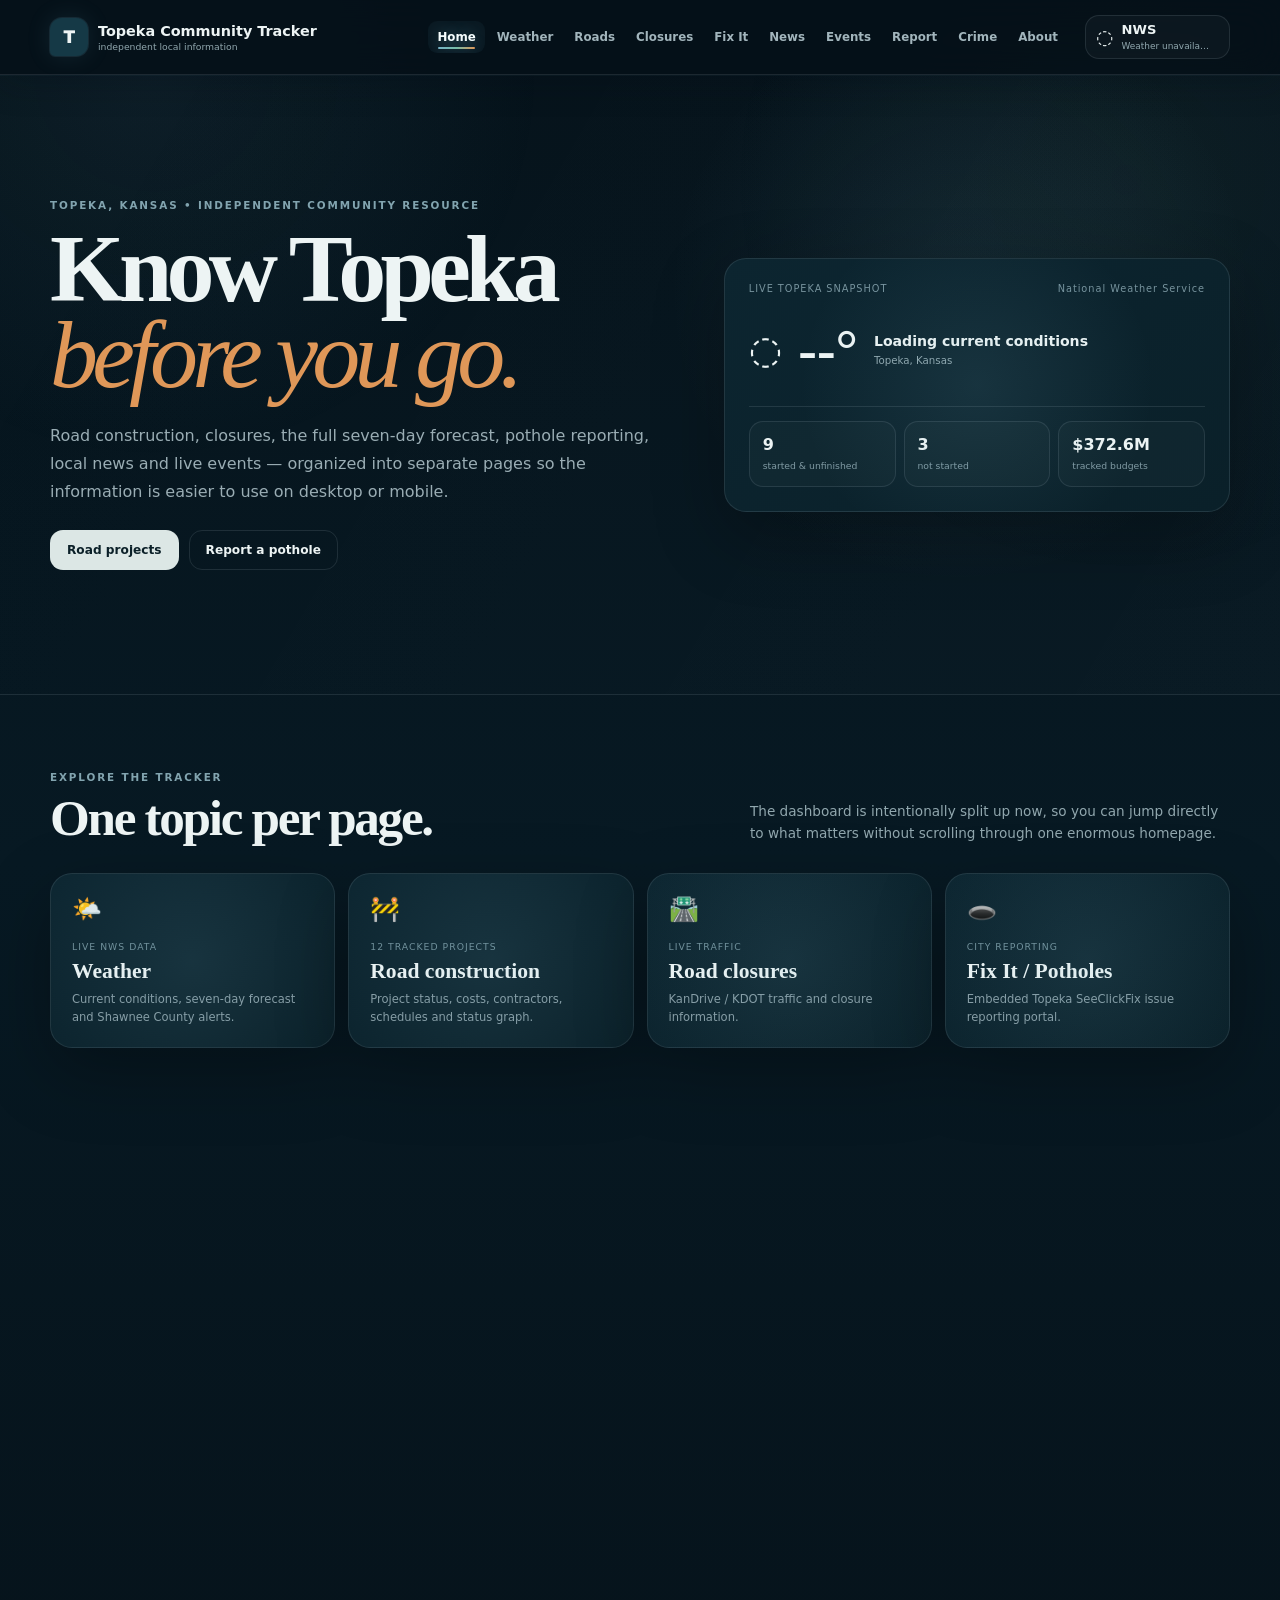
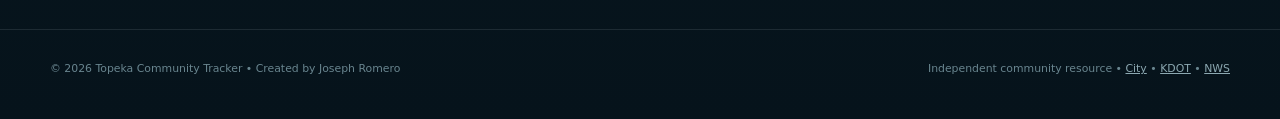
==== commit 6cc2471e: "updated system check" ====
--- a/index.html
+++ b/index.html
@@ -13,4 +13,4 @@
       </div>
     </div>
   </div>
-</div><header class="topbar"><div class="wrap nav"><a class="brand" href="index.html"><span class="brand-mark">T</span><span class="brand-text"><b>Topeka Community Tracker</b><small>independent local information</small></span></a><nav class="navlinks" id="navlinks"><a class="active" href="index.html">Home</a><a class="" href="weather.html">Weather</a><a class="" href="roads.html">Roads</a><a class="" href="closures.html">Closures</a><a class="" href="fixit.html">Fix It</a><a class="" href="news.html">News</a><a class="" href="events.html">Events</a><a class="" href="report.html">Report</a><a class="" href="about.html">About</a></nav><a class="nav-weather" href="weather.html"><span class="ico" data-icon>◌</span><span class="weather-text"><b data-temp>Loading…</b><small data-cond>Topeka weather</small></span></a><button class="menu" id="menu" aria-label="Open menu"><i></i><i></i><i></i></button></div></header><main><section class="home-hero"><div class="wrap home-layout"><div class="reveal"><div class="eyebrow">TOPEKA, KANSAS • INDEPENDENT COMMUNITY RESOURCE</div><h1>Know Topeka <em>before you go.</em></h1><p class="lede">Road construction, closures, the full seven-day forecast, pothole reporting, local news and live events — organized into separate pages so the information is easier to use on desktop or mobile.</p><div class="page-actions"><a class="btn primary" href="roads.html">Road projects</a><a class="btn" href="fixit.html">Report a pothole</a></div></div><aside class="panel hero-card reveal"><div class="hero-card-head"><span>LIVE TOPEKA SNAPSHOT</span><span>National Weather Service</span></div><div class="current-weather"><span class="bigicon" data-icon>◌</span><strong id="heroTemp">--°</strong><div><b id="heroCondition">Loading current conditions</b><span id="heroWind">Topeka, Kansas</span></div></div><div class="metrics"><div class="metric"><b>9</b><small>started & unfinished</small></div><div class="metric"><b>3</b><small>not started</small></div><div class="metric"><b>$372.6M</b><small>tracked budgets</small></div></div></aside></div></section><section class="section"><div class="wrap"><div class="section-heading reveal"><div><div class="eyebrow">EXPLORE THE TRACKER</div><h2>One topic per page.</h2></div><p>The dashboard is intentionally split up now, so you can jump directly to what matters without scrolling through one enormous homepage.</p></div><div class="dashboard-links"><a class="panel dash-link reveal" href="weather.html"><div class="icon">🌤️</div><small>LIVE NWS DATA</small><h3>Weather</h3><p>Current conditions, seven-day forecast and Shawnee County alerts.</p></a><a class="panel dash-link reveal" href="roads.html"><div class="icon">🚧</div><small>12 TRACKED PROJECTS</small><h3>Road construction</h3><p>Project status, costs, contractors, schedules and status graph.</p></a><a class="panel dash-link reveal" href="closures.html"><div class="icon">🛣️</div><small>LIVE TRAFFIC</small><h3>Road closures</h3><p>KanDrive / KDOT traffic and closure information.</p></a><a class="panel dash-link reveal" href="fixit.html"><div class="icon">🕳️</div><small>CITY REPORTING</small><h3>Fix It / Potholes</h3><p>Embedded Topeka SeeClickFix issue reporting portal.</p></a><a class="panel dash-link reveal" href="news.html"><div class="icon">📰</div><small>WIBW</small><h3>Crime & news</h3><p>Embedded WIBW crime, local and general news tabs.</p></a><a class="panel dash-link reveal" href="events.html"><div class="icon">📅</div><small>VISIT TOPEKA</small><h3>Events</h3><p>Live calendar that changes as Visit Topeka updates its listings.</p></a><a class="panel dash-link reveal" href="report.html"><div class="icon">📄</div><small>SEPTEMBER 2026</small><h3>PDF report</h3><p>Read or download the original five-page road report.</p></a><a class="panel dash-link reveal" href="about.html"><div class="icon">JR</div><small>ABOUT THE PROJECT</small><h3>Why I built this</h3><p>Joseph Romero's reason for putting the tracker together.</p></a></div></div></section><section class="section"><div class="wrap"><article class="panel about-short reveal"><div class="avatar">JR</div><div><div class="eyebrow">CREATED IN TOPEKA</div><h2>Built by Joseph Romero.</h2><p>A Topeka resident tired of popping tires on potholes and being late because of road closures. This independent site is designed to make local information easier to find in one place.</p></div></article></div></section></main><footer class="footer"><div class="wrap footer-row"><div>© 2026 Topeka Community Tracker • Created by Joseph Romero</div><div>Independent community resource • <a href="https://topeka.gov/" target="_blank">City</a> • <a href="https://www.ksdot.gov/" target="_blank">KDOT</a> • <a href="https://www.weather.gov/" target="_blank">NWS</a></div></div></footer><script src="app.js" defer></script></body></html>+</div><header class="topbar"><div class="wrap nav"><a class="brand" href="index.html"><span class="brand-mark">T</span><span class="brand-text"><b>Topeka Community Tracker</b><small>independent local information</small></span></a><nav class="navlinks" id="navlinks"><a class="active" href="index.html">Home</a><a class="" href="weather.html">Weather</a><a class="" href="roads.html">Roads</a><a class="" href="closures.html">Closures</a><a class="" href="fixit.html">Fix It</a><a class="" href="news.html">News</a><a class="" href="events.html">Events</a><a class="" href="report.html">Report</a><a class="" href="crime.html">Crime</a><a class="" href="about.html">About</a></nav><a class="nav-weather" href="weather.html"><span class="ico" data-icon>◌</span><span class="weather-text"><b data-temp>Loading…</b><small data-cond>Topeka weather</small></span></a><button class="menu" id="menu" aria-label="Open menu"><i></i><i></i><i></i></button></div></header><main><section class="home-hero"><div class="wrap home-layout"><div class="reveal"><div class="eyebrow">TOPEKA, KANSAS • INDEPENDENT COMMUNITY RESOURCE</div><h1>Know Topeka <em>before you go.</em></h1><p class="lede">Road construction, closures, the full seven-day forecast, pothole reporting, local news and live events — organized into separate pages so the information is easier to use on desktop or mobile.</p><div class="page-actions"><a class="btn primary" href="roads.html">Road projects</a><a class="btn" href="fixit.html">Report a pothole</a></div></div><aside class="panel hero-card reveal"><div class="hero-card-head"><span>LIVE TOPEKA SNAPSHOT</span><span>National Weather Service</span></div><div class="current-weather"><span class="bigicon" data-icon>◌</span><strong id="heroTemp">--°</strong><div><b id="heroCondition">Loading current conditions</b><span id="heroWind">Topeka, Kansas</span></div></div><div class="metrics"><div class="metric"><b>9</b><small>started & unfinished</small></div><div class="metric"><b>3</b><small>not started</small></div><div class="metric"><b>$372.6M</b><small>tracked budgets</small></div></div></aside></div></section><section class="section"><div class="wrap"><div class="section-heading reveal"><div><div class="eyebrow">EXPLORE THE TRACKER</div><h2>One topic per page.</h2></div><p>The dashboard is intentionally split up now, so you can jump directly to what matters without scrolling through one enormous homepage.</p></div><div class="dashboard-links"><a class="panel dash-link reveal" href="weather.html"><div class="icon">🌤️</div><small>LIVE NWS DATA</small><h3>Weather</h3><p>Current conditions, seven-day forecast and Shawnee County alerts.</p></a><a class="panel dash-link reveal" href="roads.html"><div class="icon">🚧</div><small>12 TRACKED PROJECTS</small><h3>Road construction</h3><p>Project status, costs, contractors, schedules and status graph.</p></a><a class="panel dash-link reveal" href="closures.html"><div class="icon">🛣️</div><small>LIVE TRAFFIC</small><h3>Road closures</h3><p>KanDrive / KDOT traffic and closure information.</p></a><a class="panel dash-link reveal" href="fixit.html"><div class="icon">🕳️</div><small>CITY REPORTING</small><h3>Fix It / Potholes</h3><p>Embedded Topeka SeeClickFix issue reporting portal.</p></a><a class="panel dash-link reveal" href="news.html"><div class="icon">📰</div><small>WIBW</small><h3>Crime & news</h3><p>Embedded WIBW crime, local and general news tabs.</p></a><a class="panel dash-link reveal" href="events.html"><div class="icon">📅</div><small>VISIT TOPEKA</small><h3>Events</h3><p>Live calendar that changes as Visit Topeka updates its listings.</p></a><a class="panel dash-link reveal" href="report.html"><div class="icon">📄</div><small>SEPTEMBER 2026</small><h3>PDF report</h3><p>Read or download the original five-page road report.</p></a><a class="panel dash-link reveal" href="about.html"><div class="icon">JR</div><small>ABOUT THE PROJECT</small><h3>Why I built this</h3><p>Joseph Romero's reason for putting the tracker together.</p></a></div></div></section><section class="section"><div class="wrap"><article class="panel about-short reveal"><div class="avatar">JR</div><div><div class="eyebrow">CREATED IN TOPEKA</div><h2>Built by Joseph Romero.</h2><p>A Topeka resident tired of popping tires on potholes and being late because of road closures. This independent site is designed to make local information easier to find in one place.</p></div></article></div></section></main><footer class="footer"><div class="wrap footer-row"><div>© 2026 Topeka Community Tracker • Created by Joseph Romero</div><div>Independent community resource • <a href="https://topeka.gov/" target="_blank">City</a> • <a href="https://www.ksdot.gov/" target="_blank">KDOT</a> • <a href="https://www.weather.gov/" target="_blank">NWS</a></div></div></footer><script src="app.js" defer></script></body></html>
--- a/styles.css
+++ b/styles.css
@@ -181,3 +181,46 @@
   .pothole{left:50%!important;top:66.3%;width:72px;height:24px}
   .impact-spark{left:50%!important;top:60.2%!important}
 }
+
+
+/* ===== V5.4 SHOCK HOLD + MOVING ROADWORK PROPS ===== */
+/* At impact the shocked artwork must remain visible. The older .stopped rule is
+   intentionally delayed until the sad phase in app.js. */
+.page-transition.impact:not(.sad) .car-happy{opacity:0!important}
+.page-transition.impact:not(.sad) .car-shocked{opacity:1!important}
+.page-transition.impact:not(.sad) .car-sad{opacity:0!important}
+.page-transition.impact .road-dashes{animation-play-state:paused!important}
+
+/* The road-closed sign and cones now travel with the perspective road instead
+   of feeling pasted to the viewport. Their parent moves toward the camera while
+   each individual prop still enters in the requested order. */
+.loader-workzone{
+  transform-origin:50% 100%;
+  animation:workzoneRoadTravel 4.6s linear .45s forwards;
+  will-change:transform;
+}
+@keyframes workzoneRoadTravel{
+  0%{transform:translateX(-50%) translateY(-34px) scale(.76)}
+  35%{transform:translateX(-50%) translateY(-18px) scale(.84)}
+  70%{transform:translateX(-50%) translateY(2px) scale(.95)}
+  100%{transform:translateX(-50%) translateY(18px) scale(1.06)}
+}
+.loader-roadclosed{transform-origin:50% 100%}
+.loader-cone{transform-origin:50% 100%}
+
+@media(max-width:650px){
+  .loader-workzone{animation-name:workzoneRoadTravelMobile;animation-duration:4.6s}
+  @keyframes workzoneRoadTravelMobile{
+    0%{transform:translateX(-50%) translateY(-20px) scale(.82)}
+    55%{transform:translateX(-50%) translateY(-5px) scale(.92)}
+    100%{transform:translateX(-50%) translateY(10px) scale(1.02)}
+  }
+}
+@media(prefers-reduced-motion:reduce){.loader-workzone{animation:none!important}}
+
+/* V5.5 navigation speed-up: keep existing artwork and transitions */
+.page-transition.show .family-car{animation-duration:1.1s!important;animation-timing-function:ease-out!important}
+.page-transition .transition-scene{transition-duration:.22s!important}
+.page-transition .transition-curtain{transition-duration:.22s!important}
+.arrival-doors .arrival-left,.arrival-doors .arrival-right{animation-duration:.6s!important;transition-duration:.6s!important}
+.update-grid{display:grid;grid-template-columns:repeat(auto-fit,minmax(min(100%,290px),1fr));gap:16px;margin-top:20px}.update-item{padding:20px}.update-item h3{font-size:1.15rem;margin:0 0 10px}.update-item small{display:block;margin-bottom:12px;color:#91a9b2}.update-item a,.source-button{color:#ffcc80}.spotlight{border:1px solid rgba(255,173,78,.48);padding:24px;border-radius:18px;background:linear-gradient(120deg,rgba(245,154,45,.13),rgba(9,27,38,.9))}.spotlight h2{margin:10px 0}.spotlight p{line-height:1.65}.source-stack{display:flex;flex-wrap:wrap;gap:16px;margin-top:15px}.source-stack a{color:#ffcc80}.note{color:#a8bfc8;font-size:.9rem;line-height:1.6}
